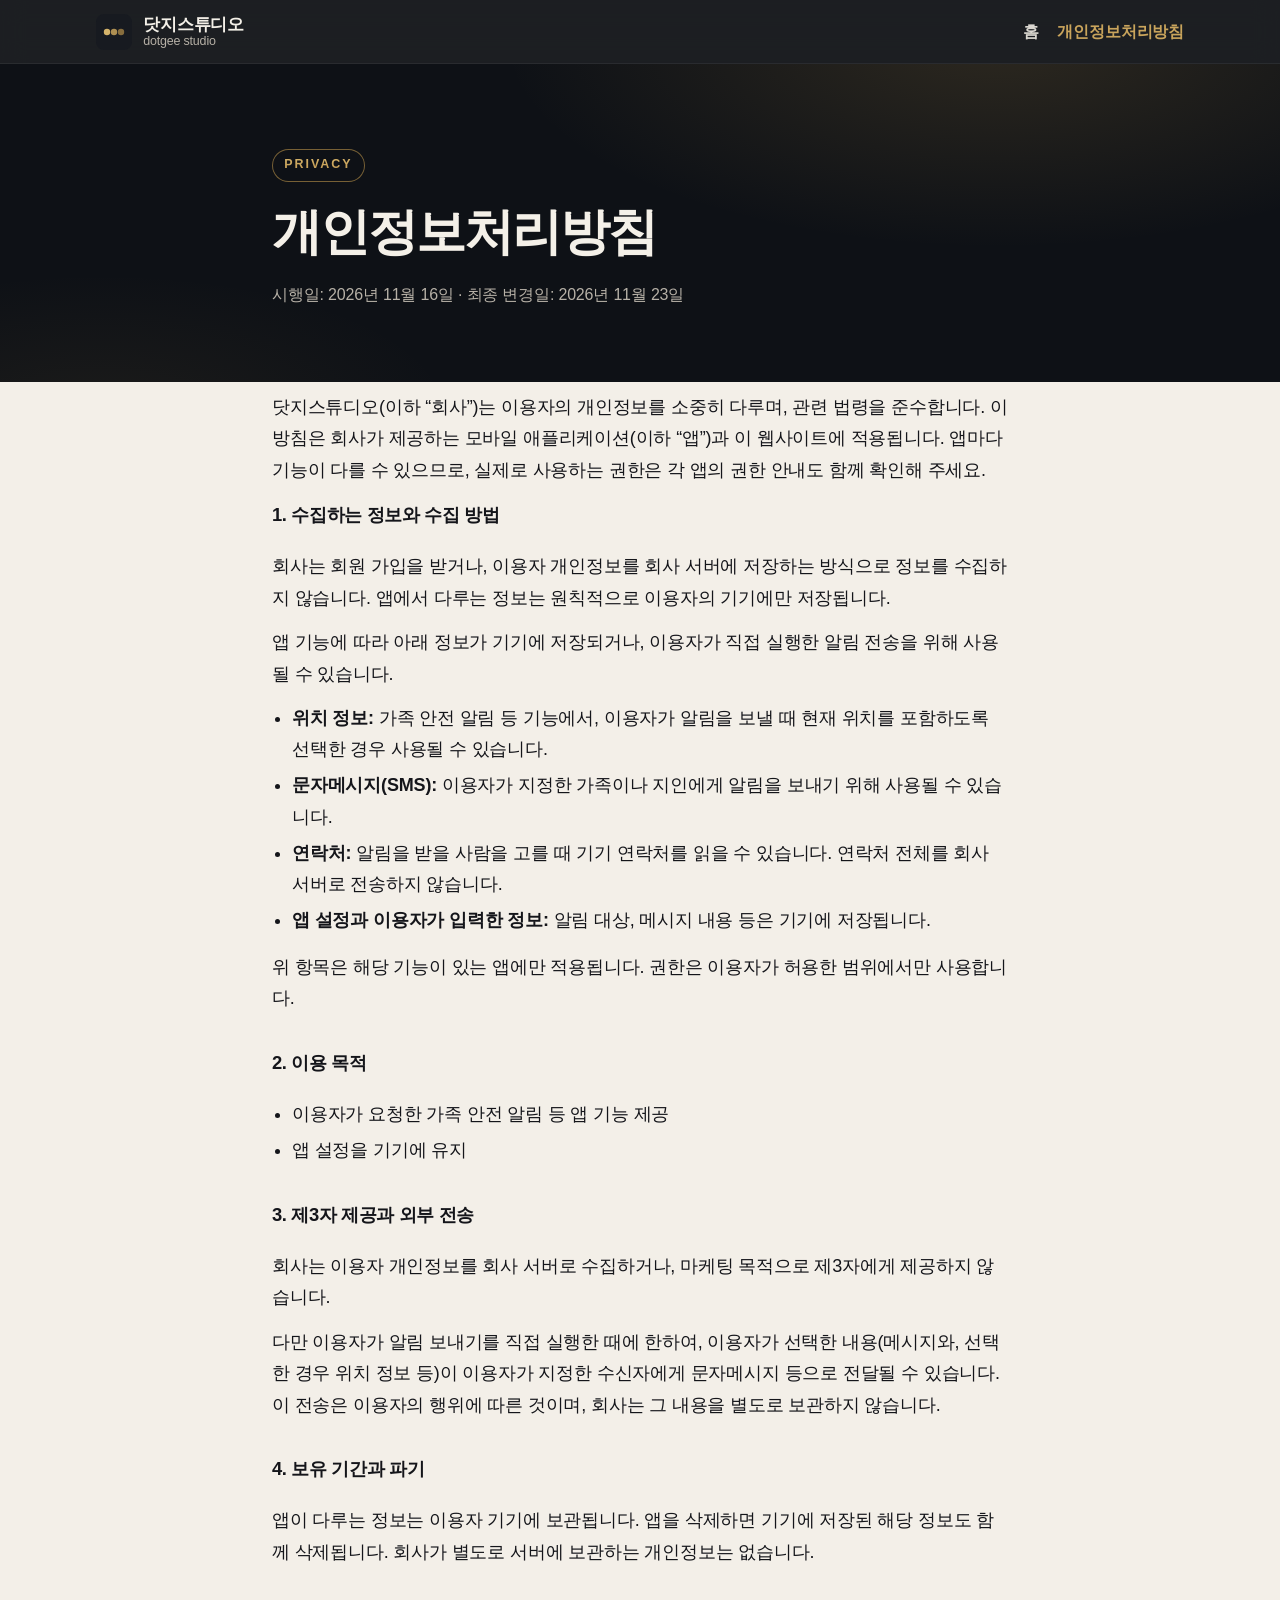
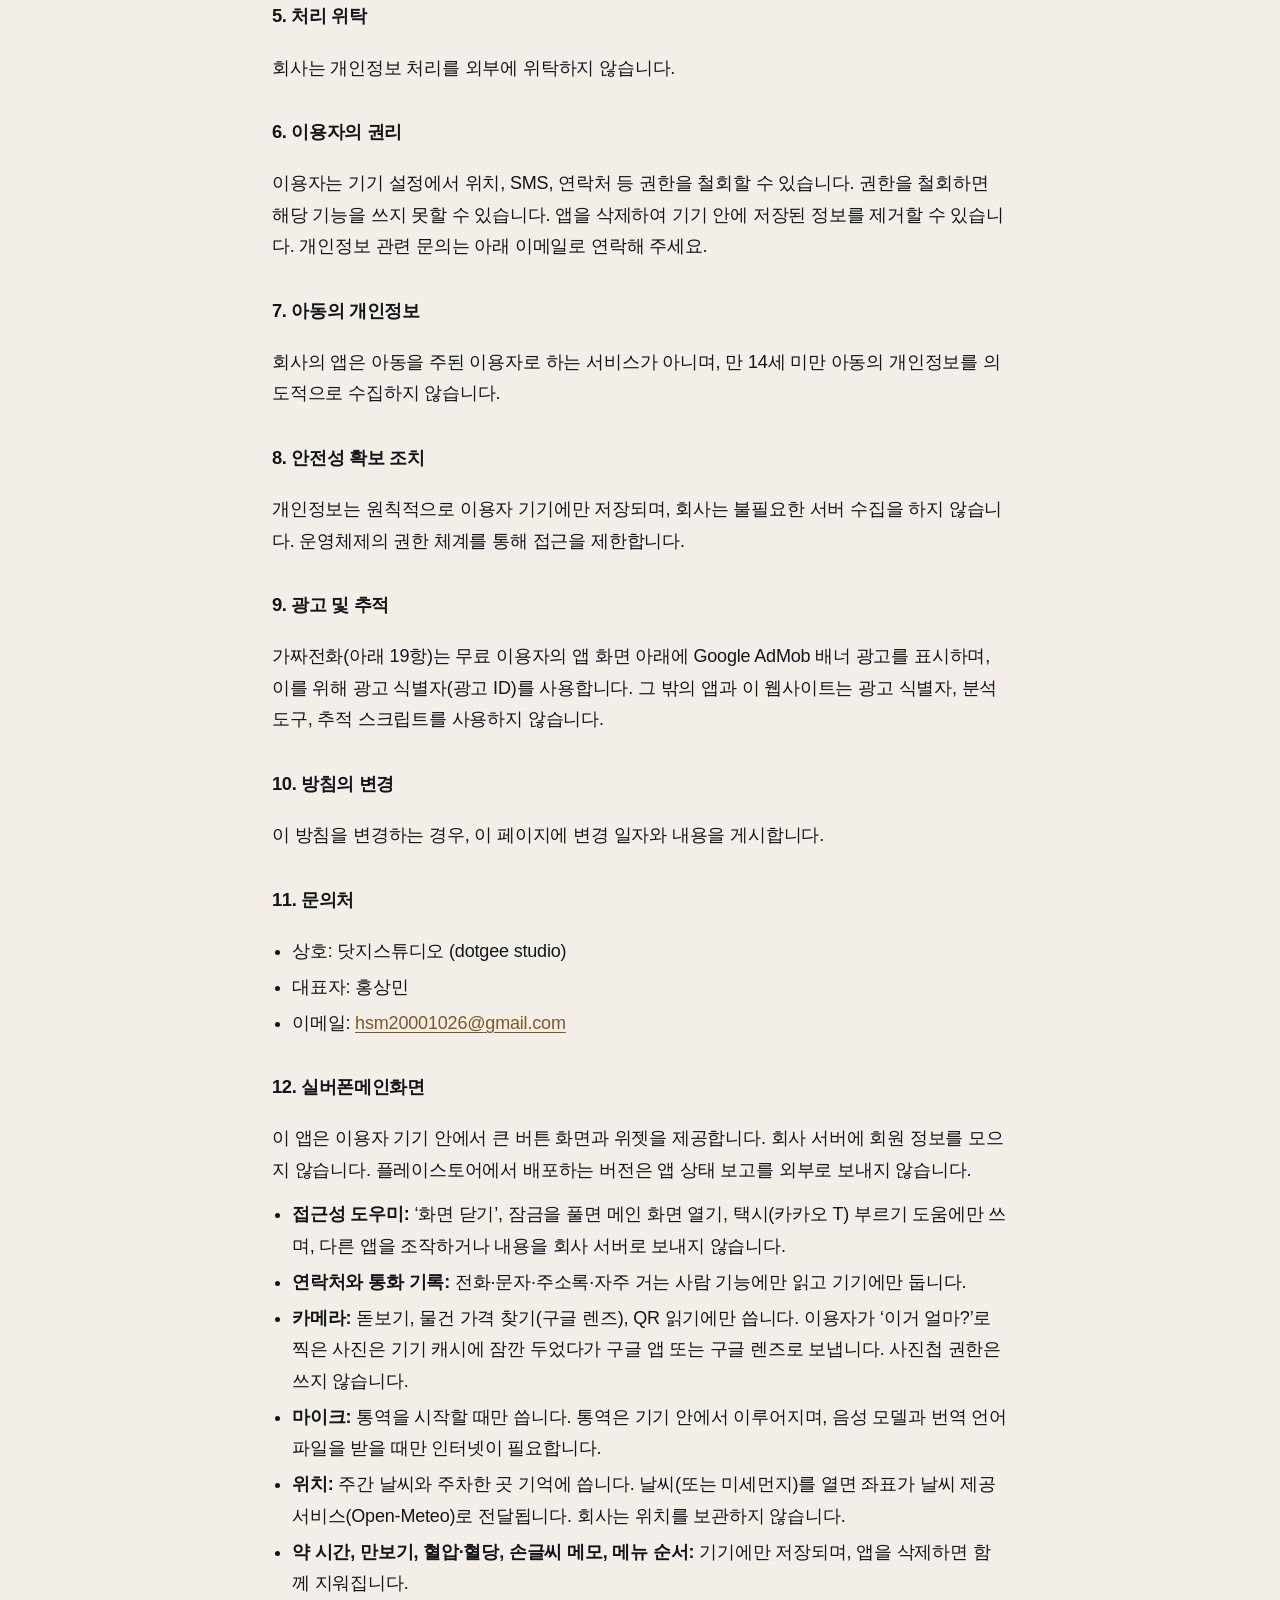
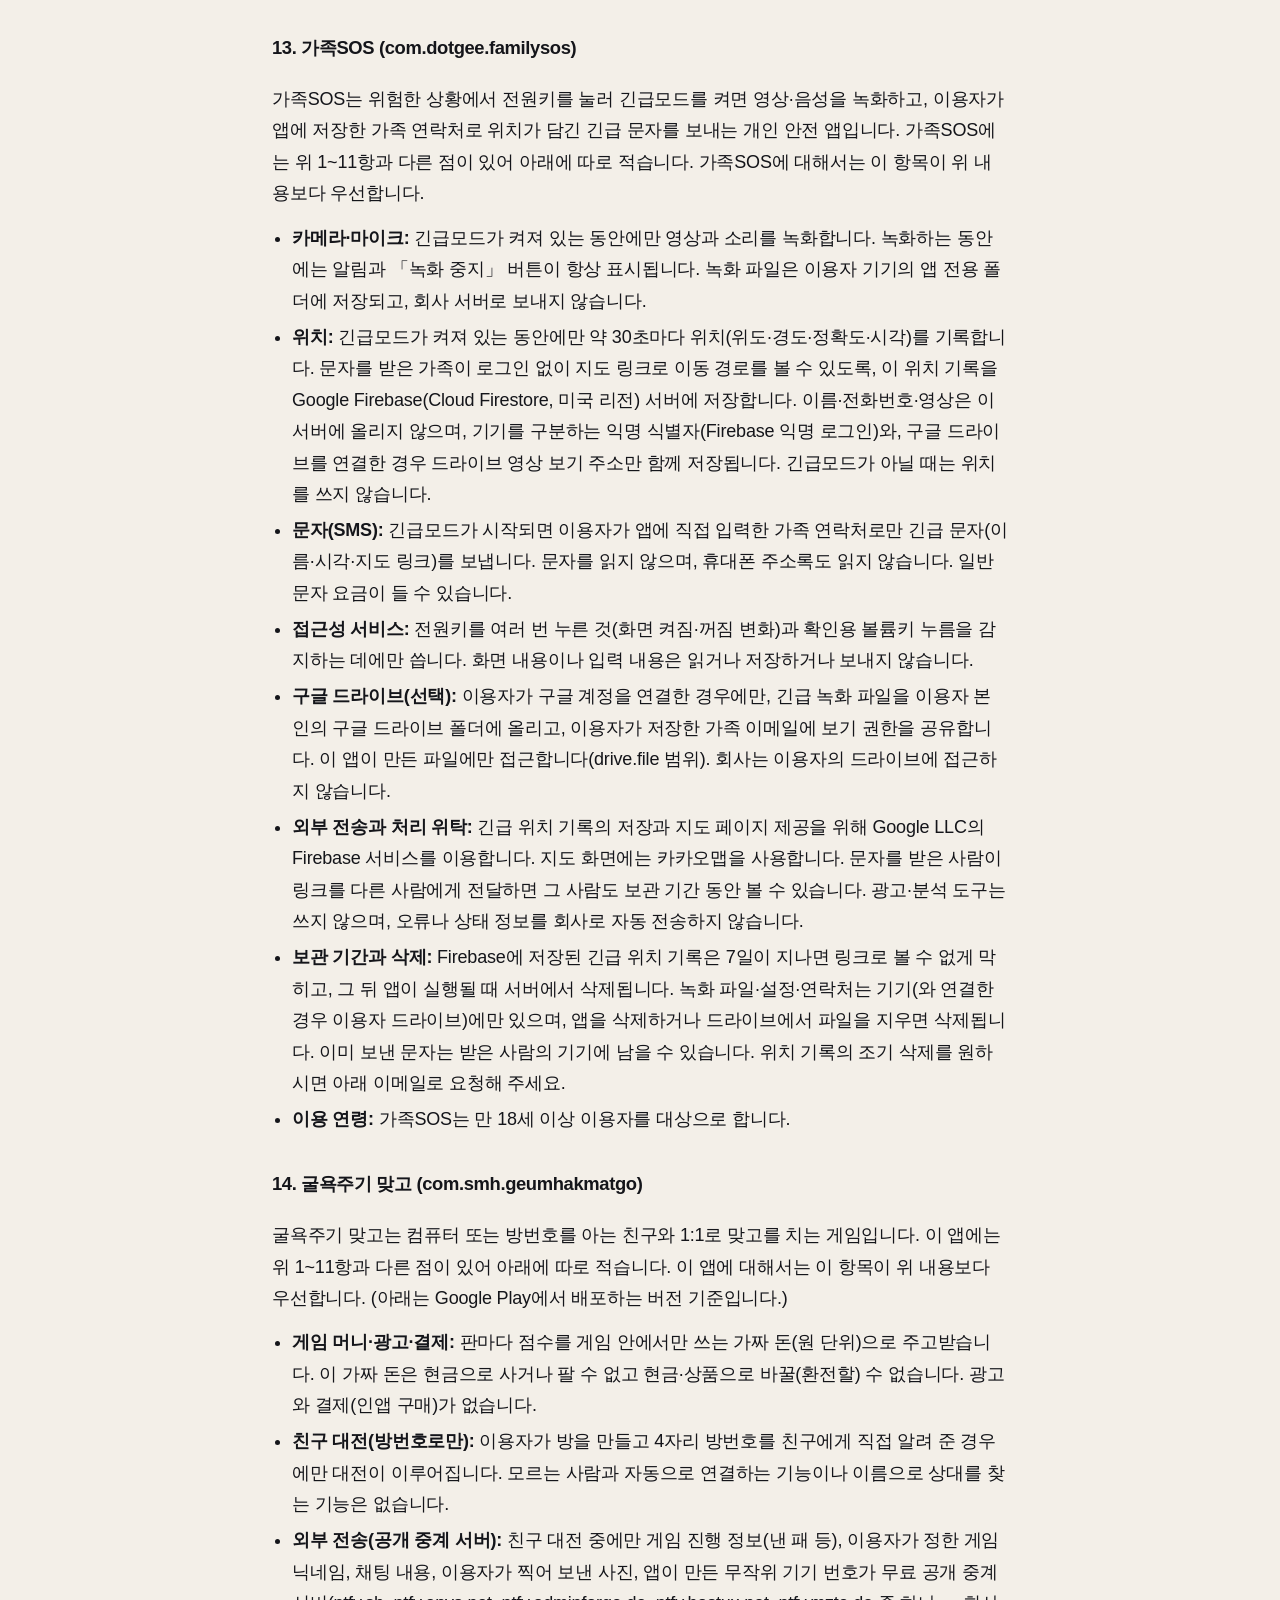
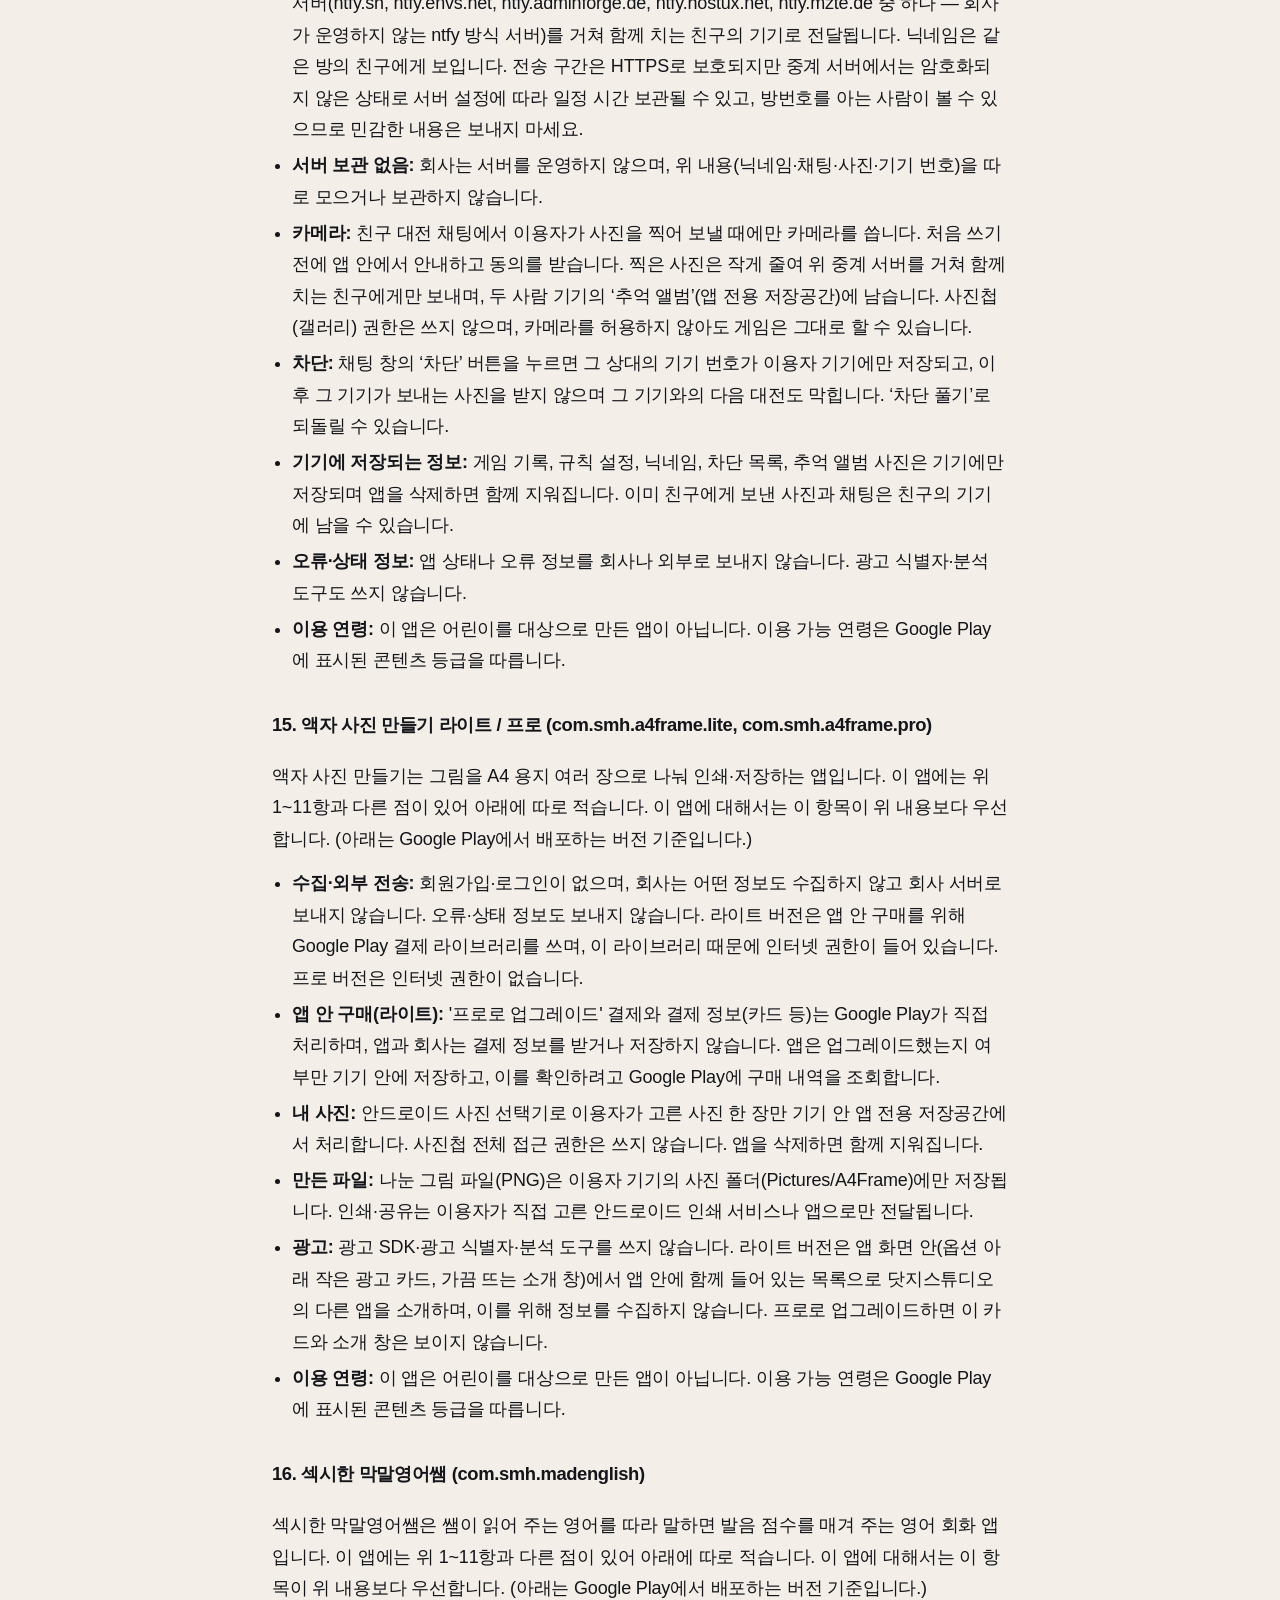
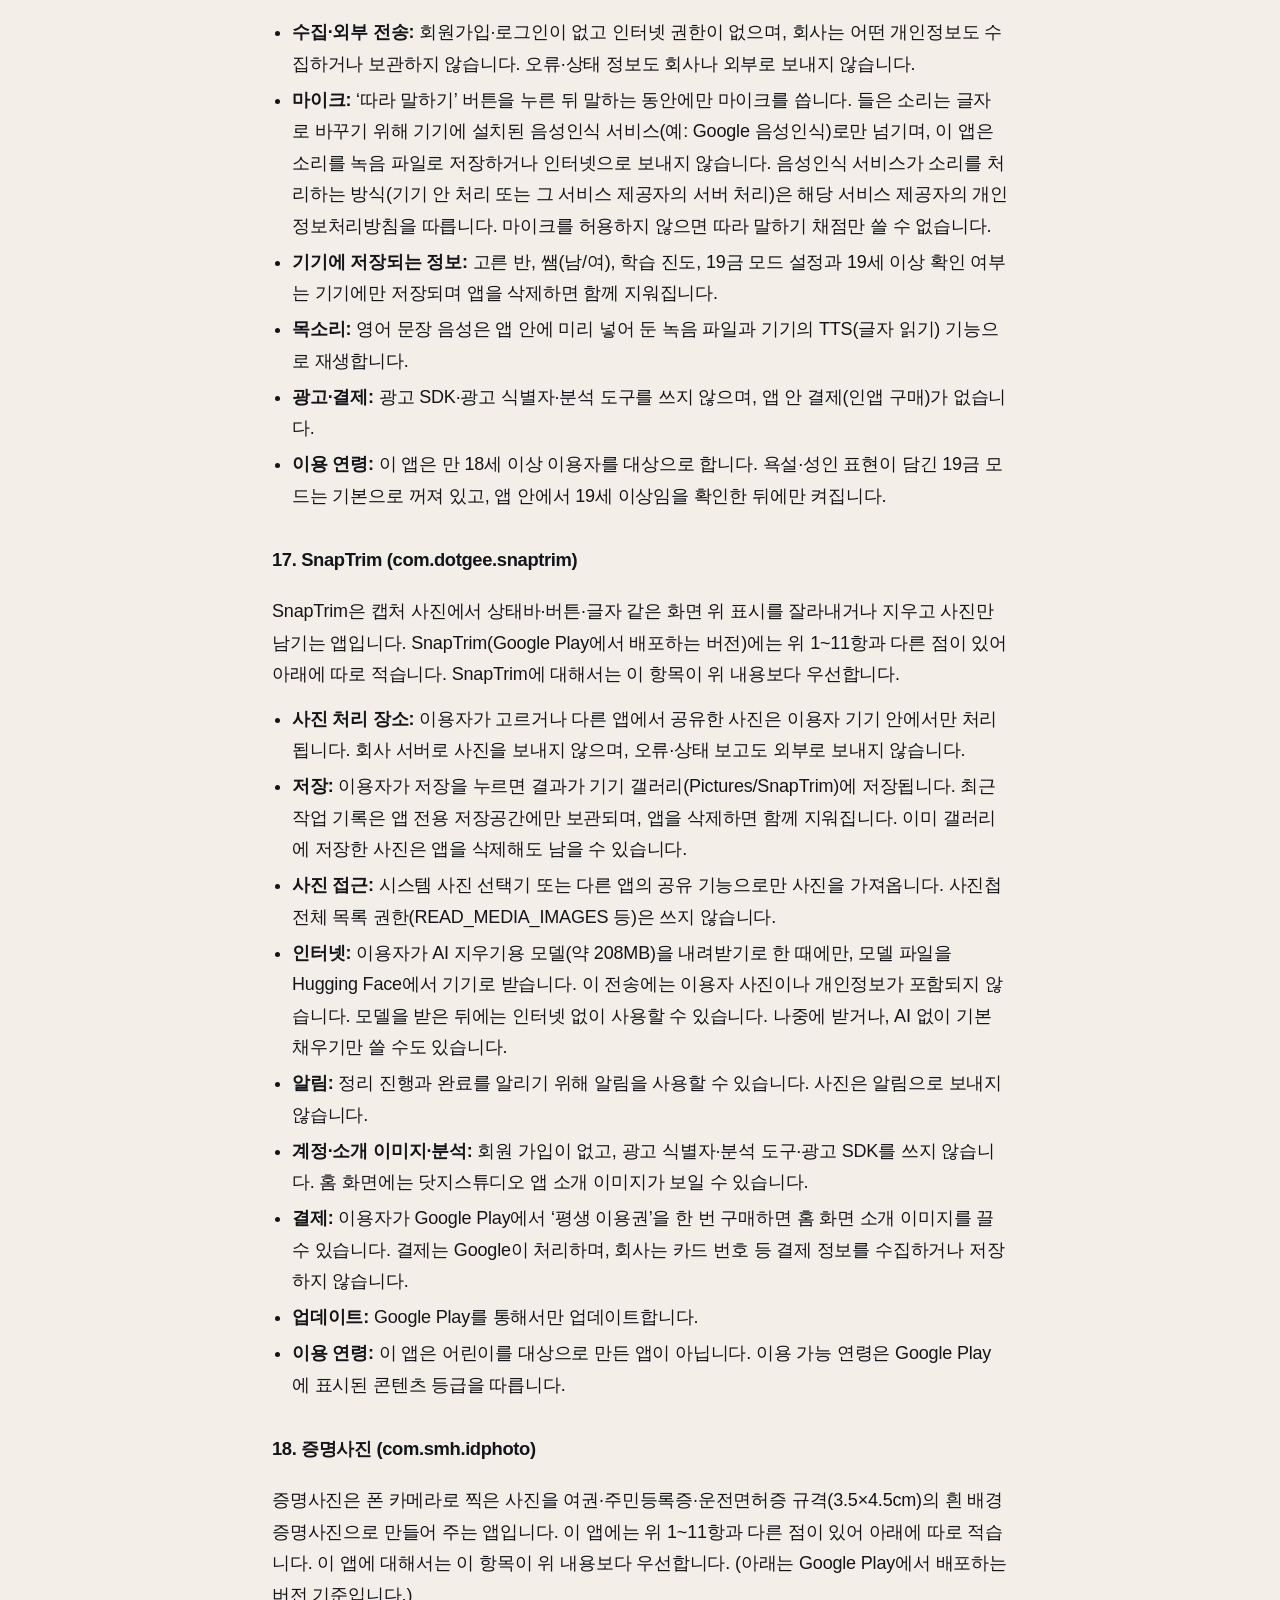
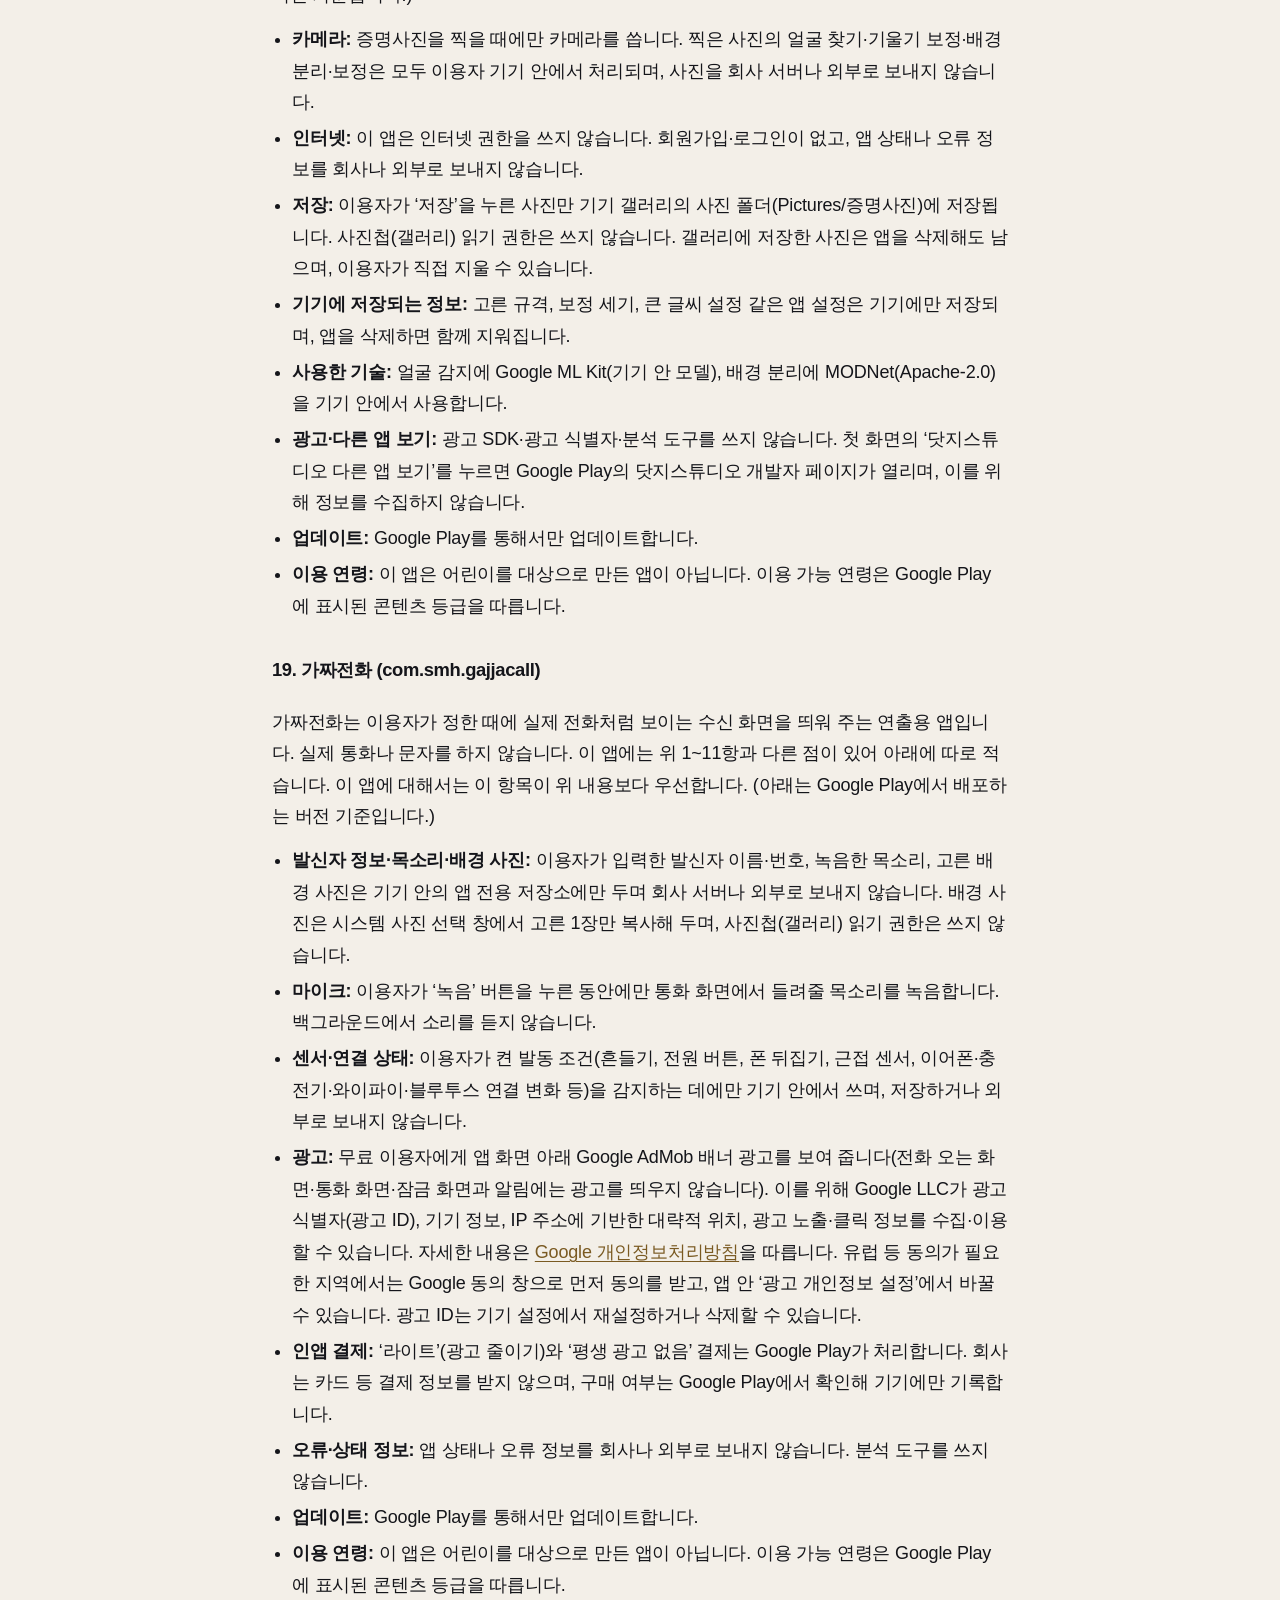
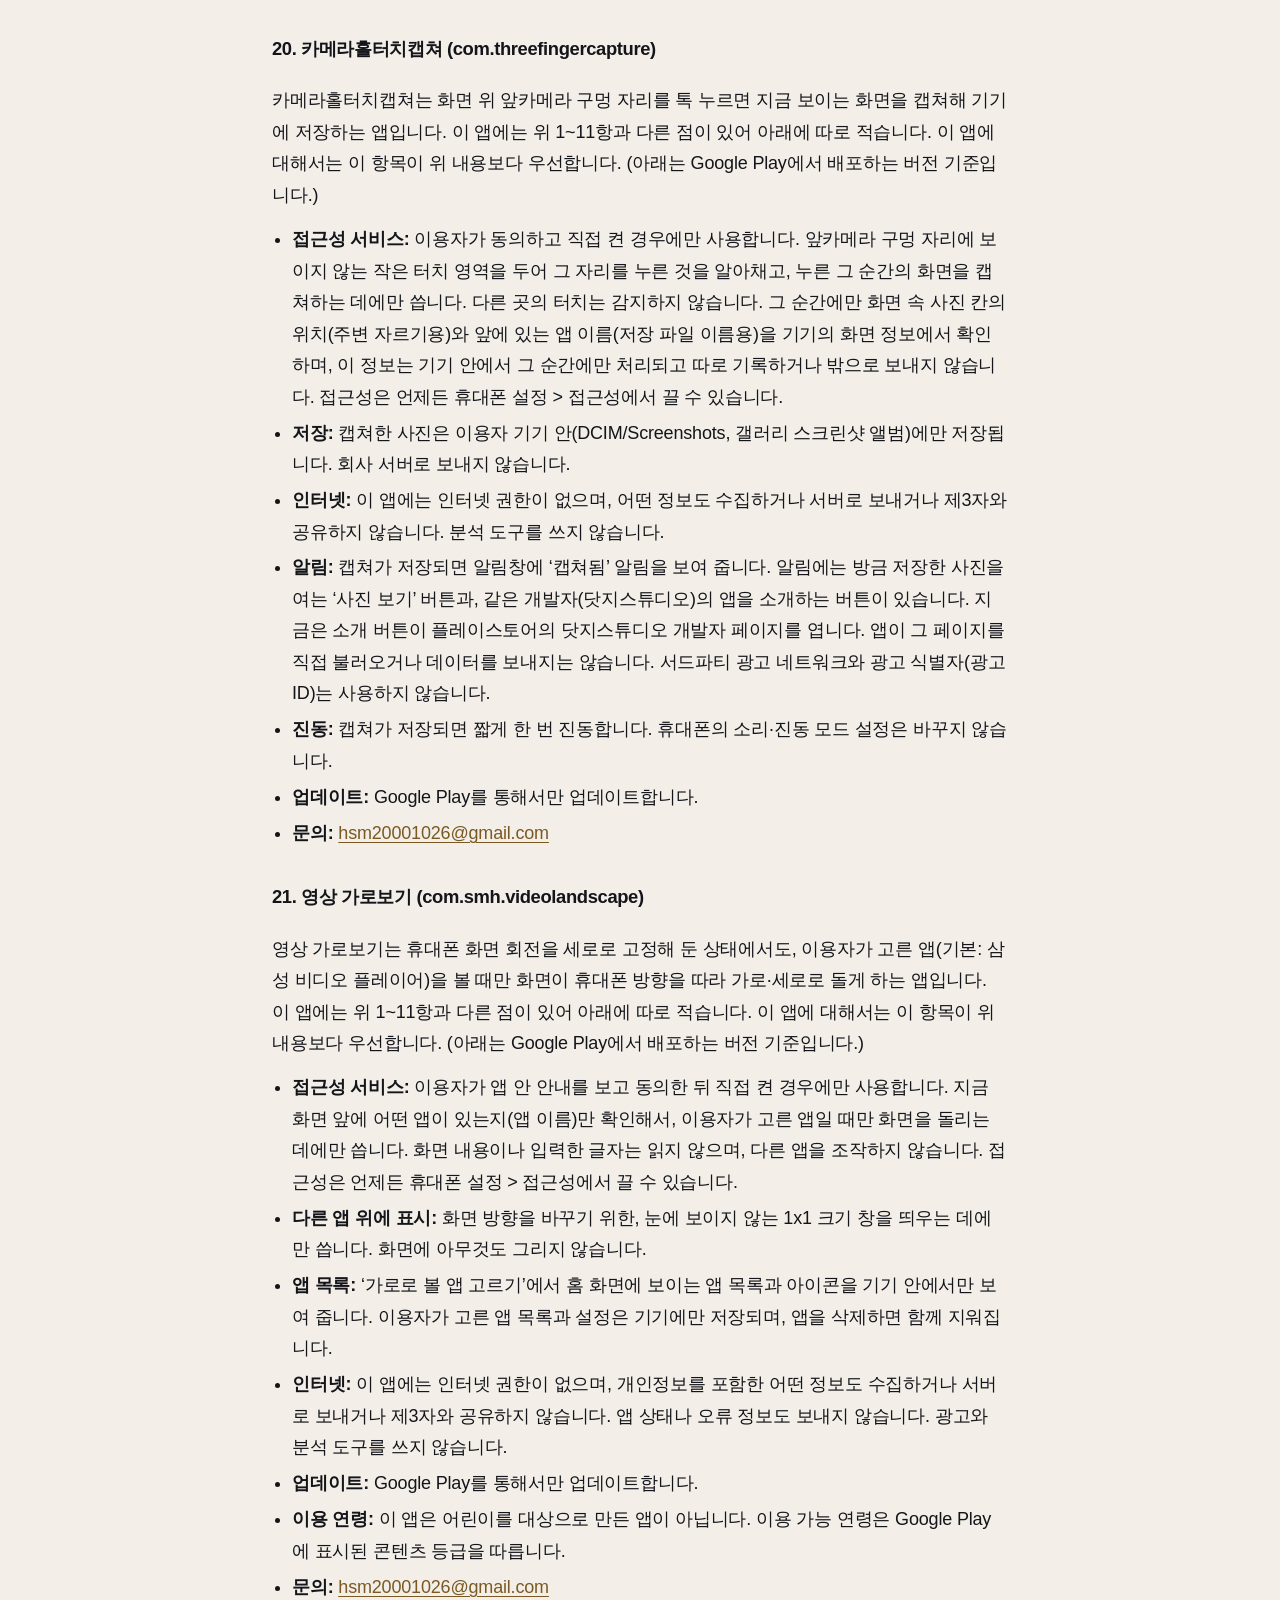
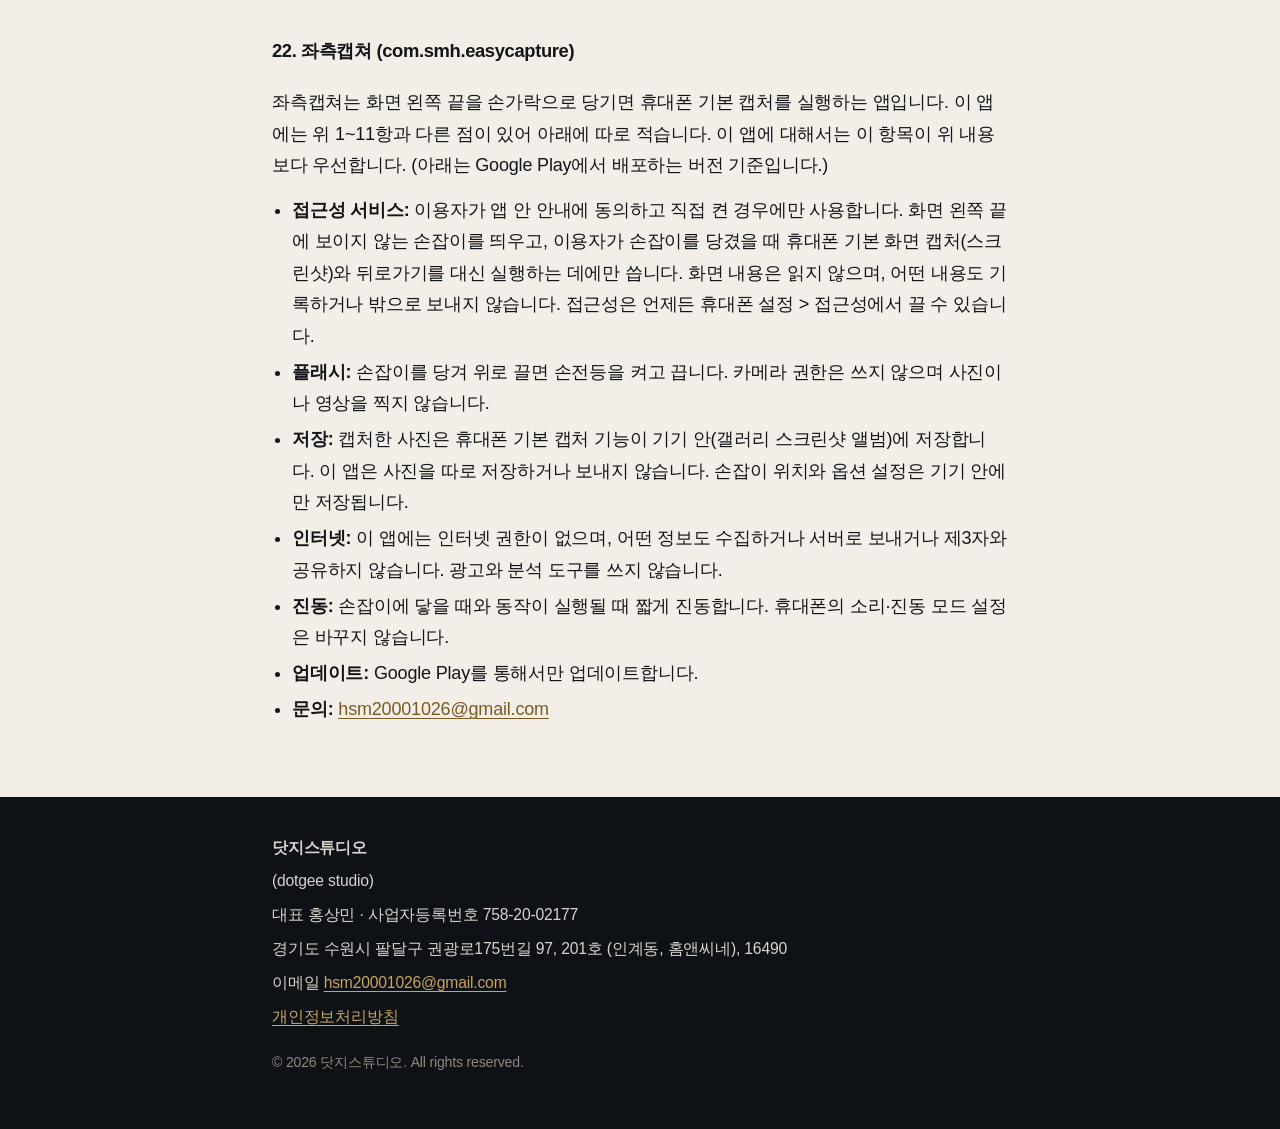
==== privacy.html @ dd798270 "굴욕주기 맞고: 이름 변경, 게임 안 가짜 돈 문구(현금 구매·환전 없음)" ====
<!DOCTYPE html>
<html lang="ko">
<head>
  <meta charset="utf-8">
  <meta name="viewport" content="width=device-width, initial-scale=1">
  <title>개인정보처리방침 | 닷지스튜디오</title>
  <meta name="description" content="닷지스튜디오(dotgee studio) 개인정보처리방침">
  <link rel="icon" href="favicon.svg" type="image/svg+xml">
  <link rel="stylesheet" href="styles.css">
</head>
<body>
  <header class="site-header">
    <div class="wrap header-inner">
      <a class="brand" href="./">
        <svg class="mark" viewBox="0 0 36 36" aria-hidden="true" focusable="false">
          <rect width="36" height="36" rx="8" fill="#171A20"/>
          <circle cx="11" cy="18" r="3.2" fill="#D4B36A"/>
          <circle cx="18" cy="18" r="3.2" fill="#C9A45C" opacity=".85"/>
          <circle cx="25" cy="18" r="3.2" fill="#B8924A" opacity=".7"/>
        </svg>
        <span class="brand-name"><strong>닷지스튜디오</strong><span>dotgee studio</span></span>
      </a>
      <nav aria-label="바로가기">
        <a href="./">홈</a>
        <a href="privacy.html" aria-current="page">개인정보처리방침</a>
      </nav>
    </div>
  </header>

  <main>
    <section class="hero">
      <div class="wrap">
        <p class="kicker">Privacy</p>
        <h1>개인정보처리방침</h1>
        <p class="updated">시행일: 2026년 11월 16일 · 최종 변경일: 2026년 11월 23일</p>
      </div>
    </section>

    <section>
      <div class="wrap policy prose">
        <p>닷지스튜디오(이하 “회사”)는 이용자의 개인정보를 소중히 다루며, 관련 법령을 준수합니다. 이 방침은 회사가 제공하는 모바일 애플리케이션(이하 “앱”)과 이 웹사이트에 적용됩니다. 앱마다 기능이 다를 수 있으므로, 실제로 사용하는 권한은 각 앱의 권한 안내도 함께 확인해 주세요.</p>

        <h2>1. 수집하는 정보와 수집 방법</h2>
        <p>회사는 회원 가입을 받거나, 이용자 개인정보를 회사 서버에 저장하는 방식으로 정보를 수집하지 않습니다. 앱에서 다루는 정보는 원칙적으로 이용자의 기기에만 저장됩니다.</p>
        <p>앱 기능에 따라 아래 정보가 기기에 저장되거나, 이용자가 직접 실행한 알림 전송을 위해 사용될 수 있습니다.</p>
        <ul>
          <li><strong>위치 정보:</strong> 가족 안전 알림 등 기능에서, 이용자가 알림을 보낼 때 현재 위치를 포함하도록 선택한 경우 사용될 수 있습니다.</li>
          <li><strong>문자메시지(SMS):</strong> 이용자가 지정한 가족이나 지인에게 알림을 보내기 위해 사용될 수 있습니다.</li>
          <li><strong>연락처:</strong> 알림을 받을 사람을 고를 때 기기 연락처를 읽을 수 있습니다. 연락처 전체를 회사 서버로 전송하지 않습니다.</li>
          <li><strong>앱 설정과 이용자가 입력한 정보:</strong> 알림 대상, 메시지 내용 등은 기기에 저장됩니다.</li>
        </ul>
        <p>위 항목은 해당 기능이 있는 앱에만 적용됩니다. 권한은 이용자가 허용한 범위에서만 사용합니다.</p>

        <h2>2. 이용 목적</h2>
        <ul>
          <li>이용자가 요청한 가족 안전 알림 등 앱 기능 제공</li>
          <li>앱 설정을 기기에 유지</li>
        </ul>

        <h2>3. 제3자 제공과 외부 전송</h2>
        <p>회사는 이용자 개인정보를 회사 서버로 수집하거나, 마케팅 목적으로 제3자에게 제공하지 않습니다.</p>
        <p>다만 이용자가 알림 보내기를 직접 실행한 때에 한하여, 이용자가 선택한 내용(메시지와, 선택한 경우 위치 정보 등)이 이용자가 지정한 수신자에게 문자메시지 등으로 전달될 수 있습니다. 이 전송은 이용자의 행위에 따른 것이며, 회사는 그 내용을 별도로 보관하지 않습니다.</p>

        <h2>4. 보유 기간과 파기</h2>
        <p>앱이 다루는 정보는 이용자 기기에 보관됩니다. 앱을 삭제하면 기기에 저장된 해당 정보도 함께 삭제됩니다. 회사가 별도로 서버에 보관하는 개인정보는 없습니다.</p>

        <h2>5. 처리 위탁</h2>
        <p>회사는 개인정보 처리를 외부에 위탁하지 않습니다.</p>

        <h2>6. 이용자의 권리</h2>
        <p>이용자는 기기 설정에서 위치, SMS, 연락처 등 권한을 철회할 수 있습니다. 권한을 철회하면 해당 기능을 쓰지 못할 수 있습니다. 앱을 삭제하여 기기 안에 저장된 정보를 제거할 수 있습니다. 개인정보 관련 문의는 아래 이메일로 연락해 주세요.</p>

        <h2>7. 아동의 개인정보</h2>
        <p>회사의 앱은 아동을 주된 이용자로 하는 서비스가 아니며, 만 14세 미만 아동의 개인정보를 의도적으로 수집하지 않습니다.</p>

        <h2>8. 안전성 확보 조치</h2>
        <p>개인정보는 원칙적으로 이용자 기기에만 저장되며, 회사는 불필요한 서버 수집을 하지 않습니다. 운영체제의 권한 체계를 통해 접근을 제한합니다.</p>

        <h2>9. 광고 및 추적</h2>
        <p>가짜전화(아래 19항)는 무료 이용자의 앱 화면 아래에 Google AdMob 배너 광고를 표시하며, 이를 위해 광고 식별자(광고 ID)를 사용합니다. 그 밖의 앱과 이 웹사이트는 광고 식별자, 분석 도구, 추적 스크립트를 사용하지 않습니다.</p>

        <h2>10. 방침의 변경</h2>
        <p>이 방침을 변경하는 경우, 이 페이지에 변경 일자와 내용을 게시합니다.</p>

        <h2>11. 문의처</h2>
        <ul>
          <li>상호: 닷지스튜디오 (dotgee studio)</li>
          <li>대표자: 홍상민</li>
          <li>이메일: <a href="mailto:hsm20001026@gmail.com">hsm20001026@gmail.com</a></li>
        </ul>

        <h2>12. 실버폰메인화면</h2>
        <p>이 앱은 이용자 기기 안에서 큰 버튼 화면과 위젯을 제공합니다. 회사 서버에 회원 정보를 모으지 않습니다. 플레이스토어에서 배포하는 버전은 앱 상태 보고를 외부로 보내지 않습니다.</p>
        <ul>
          <li><strong>접근성 도우미:</strong> ‘화면 닫기’, 잠금을 풀면 메인 화면 열기, 택시(카카오 T) 부르기 도움에만 쓰며, 다른 앱을 조작하거나 내용을 회사 서버로 보내지 않습니다.</li>
          <li><strong>연락처와 통화 기록:</strong> 전화·문자·주소록·자주 거는 사람 기능에만 읽고 기기에만 둡니다.</li>
          <li><strong>카메라:</strong> 돋보기, 물건 가격 찾기(구글 렌즈), QR 읽기에만 씁니다. 이용자가 ‘이거 얼마?’로 찍은 사진은 기기 캐시에 잠깐 두었다가 구글 앱 또는 구글 렌즈로 보냅니다. 사진첩 권한은 쓰지 않습니다.</li>
          <li><strong>마이크:</strong> 통역을 시작할 때만 씁니다. 통역은 기기 안에서 이루어지며, 음성 모델과 번역 언어 파일을 받을 때만 인터넷이 필요합니다.</li>
          <li><strong>위치:</strong> 주간 날씨와 주차한 곳 기억에 씁니다. 날씨(또는 미세먼지)를 열면 좌표가 날씨 제공 서비스(Open-Meteo)로 전달됩니다. 회사는 위치를 보관하지 않습니다.</li>
          <li><strong>약 시간, 만보기, 혈압·혈당, 손글씨 메모, 메뉴 순서:</strong> 기기에만 저장되며, 앱을 삭제하면 함께 지워집니다.</li>
        </ul>

        <h2 id="familysos">13. 가족SOS (com.dotgee.familysos)</h2>
        <p>가족SOS는 위험한 상황에서 전원키를 눌러 긴급모드를 켜면 영상·음성을 녹화하고, 이용자가 앱에 저장한 가족 연락처로 위치가 담긴 긴급 문자를 보내는 개인 안전 앱입니다. 가족SOS에는 위 1~11항과 다른 점이 있어 아래에 따로 적습니다. 가족SOS에 대해서는 이 항목이 위 내용보다 우선합니다.</p>
        <ul>
          <li><strong>카메라·마이크:</strong> 긴급모드가 켜져 있는 동안에만 영상과 소리를 녹화합니다. 녹화하는 동안에는 알림과 「녹화 중지」 버튼이 항상 표시됩니다. 녹화 파일은 이용자 기기의 앱 전용 폴더에 저장되고, 회사 서버로 보내지 않습니다.</li>
          <li><strong>위치:</strong> 긴급모드가 켜져 있는 동안에만 약 30초마다 위치(위도·경도·정확도·시각)를 기록합니다. 문자를 받은 가족이 로그인 없이 지도 링크로 이동 경로를 볼 수 있도록, 이 위치 기록을 Google Firebase(Cloud Firestore, 미국 리전) 서버에 저장합니다. 이름·전화번호·영상은 이 서버에 올리지 않으며, 기기를 구분하는 익명 식별자(Firebase 익명 로그인)와, 구글 드라이브를 연결한 경우 드라이브 영상 보기 주소만 함께 저장됩니다. 긴급모드가 아닐 때는 위치를 쓰지 않습니다.</li>
          <li><strong>문자(SMS):</strong> 긴급모드가 시작되면 이용자가 앱에 직접 입력한 가족 연락처로만 긴급 문자(이름·시각·지도 링크)를 보냅니다. 문자를 읽지 않으며, 휴대폰 주소록도 읽지 않습니다. 일반 문자 요금이 들 수 있습니다.</li>
          <li><strong>접근성 서비스:</strong> 전원키를 여러 번 누른 것(화면 켜짐·꺼짐 변화)과 확인용 볼륨키 누름을 감지하는 데에만 씁니다. 화면 내용이나 입력 내용은 읽거나 저장하거나 보내지 않습니다.</li>
          <li><strong>구글 드라이브(선택):</strong> 이용자가 구글 계정을 연결한 경우에만, 긴급 녹화 파일을 이용자 본인의 구글 드라이브 폴더에 올리고, 이용자가 저장한 가족 이메일에 보기 권한을 공유합니다. 이 앱이 만든 파일에만 접근합니다(drive.file 범위). 회사는 이용자의 드라이브에 접근하지 않습니다.</li>
          <li><strong>외부 전송과 처리 위탁:</strong> 긴급 위치 기록의 저장과 지도 페이지 제공을 위해 Google LLC의 Firebase 서비스를 이용합니다. 지도 화면에는 카카오맵을 사용합니다. 문자를 받은 사람이 링크를 다른 사람에게 전달하면 그 사람도 보관 기간 동안 볼 수 있습니다. 광고·분석 도구는 쓰지 않으며, 오류나 상태 정보를 회사로 자동 전송하지 않습니다.</li>
          <li><strong>보관 기간과 삭제:</strong> Firebase에 저장된 긴급 위치 기록은 7일이 지나면 링크로 볼 수 없게 막히고, 그 뒤 앱이 실행될 때 서버에서 삭제됩니다. 녹화 파일·설정·연락처는 기기(와 연결한 경우 이용자 드라이브)에만 있으며, 앱을 삭제하거나 드라이브에서 파일을 지우면 삭제됩니다. 이미 보낸 문자는 받은 사람의 기기에 남을 수 있습니다. 위치 기록의 조기 삭제를 원하시면 아래 이메일로 요청해 주세요.</li>
          <li><strong>이용 연령:</strong> 가족SOS는 만 18세 이상 이용자를 대상으로 합니다.</li>
        </ul>
        <h2 id="matgo">14. 굴욕주기 맞고 (com.smh.geumhakmatgo)</h2>
        <p>굴욕주기 맞고는 컴퓨터 또는 방번호를 아는 친구와 1:1로 맞고를 치는 게임입니다. 이 앱에는 위 1~11항과 다른 점이 있어 아래에 따로 적습니다. 이 앱에 대해서는 이 항목이 위 내용보다 우선합니다. (아래는 Google Play에서 배포하는 버전 기준입니다.)</p>
        <ul>
          <li><strong>게임 머니·광고·결제:</strong> 판마다 점수를 게임 안에서만 쓰는 가짜 돈(원 단위)으로 주고받습니다. 이 가짜 돈은 현금으로 사거나 팔 수 없고 현금·상품으로 바꿀(환전할) 수 없습니다. 광고와 결제(인앱 구매)가 없습니다.</li>
          <li><strong>친구 대전(방번호로만):</strong> 이용자가 방을 만들고 4자리 방번호를 친구에게 직접 알려 준 경우에만 대전이 이루어집니다. 모르는 사람과 자동으로 연결하는 기능이나 이름으로 상대를 찾는 기능은 없습니다.</li>
          <li><strong>외부 전송(공개 중계 서버):</strong> 친구 대전 중에만 게임 진행 정보(낸 패 등), 이용자가 정한 게임 닉네임, 채팅 내용, 이용자가 찍어 보낸 사진, 앱이 만든 무작위 기기 번호가 무료 공개 중계 서버(ntfy.sh, ntfy.envs.net, ntfy.adminforge.de, ntfy.hostux.net, ntfy.mzte.de 중 하나 — 회사가 운영하지 않는 ntfy 방식 서버)를 거쳐 함께 치는 친구의 기기로 전달됩니다. 닉네임은 같은 방의 친구에게 보입니다. 전송 구간은 HTTPS로 보호되지만 중계 서버에서는 암호화되지 않은 상태로 서버 설정에 따라 일정 시간 보관될 수 있고, 방번호를 아는 사람이 볼 수 있으므로 민감한 내용은 보내지 마세요.</li>
          <li><strong>서버 보관 없음:</strong> 회사는 서버를 운영하지 않으며, 위 내용(닉네임·채팅·사진·기기 번호)을 따로 모으거나 보관하지 않습니다.</li>
          <li><strong>카메라:</strong> 친구 대전 채팅에서 이용자가 사진을 찍어 보낼 때에만 카메라를 씁니다. 처음 쓰기 전에 앱 안에서 안내하고 동의를 받습니다. 찍은 사진은 작게 줄여 위 중계 서버를 거쳐 함께 치는 친구에게만 보내며, 두 사람 기기의 ‘추억 앨범’(앱 전용 저장공간)에 남습니다. 사진첩(갤러리) 권한은 쓰지 않으며, 카메라를 허용하지 않아도 게임은 그대로 할 수 있습니다.</li>
          <li><strong>차단:</strong> 채팅 창의 ‘차단’ 버튼을 누르면 그 상대의 기기 번호가 이용자 기기에만 저장되고, 이후 그 기기가 보내는 사진을 받지 않으며 그 기기와의 다음 대전도 막힙니다. ‘차단 풀기’로 되돌릴 수 있습니다.</li>
          <li><strong>기기에 저장되는 정보:</strong> 게임 기록, 규칙 설정, 닉네임, 차단 목록, 추억 앨범 사진은 기기에만 저장되며 앱을 삭제하면 함께 지워집니다. 이미 친구에게 보낸 사진과 채팅은 친구의 기기에 남을 수 있습니다.</li>
          <li><strong>오류·상태 정보:</strong> 앱 상태나 오류 정보를 회사나 외부로 보내지 않습니다. 광고 식별자·분석 도구도 쓰지 않습니다.</li>
          <li><strong>이용 연령:</strong> 이 앱은 어린이를 대상으로 만든 앱이 아닙니다. 이용 가능 연령은 Google Play에 표시된 콘텐츠 등급을 따릅니다.</li>
        </ul>

        <h2 id="a4frame">15. 액자 사진 만들기 라이트 / 프로 (com.smh.a4frame.lite, com.smh.a4frame.pro)</h2>
        <p>액자 사진 만들기는 그림을 A4 용지 여러 장으로 나눠 인쇄·저장하는 앱입니다. 이 앱에는 위 1~11항과 다른 점이 있어 아래에 따로 적습니다. 이 앱에 대해서는 이 항목이 위 내용보다 우선합니다. (아래는 Google Play에서 배포하는 버전 기준입니다.)</p>
        <ul>
          <li><strong>수집·외부 전송:</strong> 회원가입·로그인이 없으며, 회사는 어떤 정보도 수집하지 않고 회사 서버로 보내지 않습니다. 오류·상태 정보도 보내지 않습니다. 라이트 버전은 앱 안 구매를 위해 Google Play 결제 라이브러리를 쓰며, 이 라이브러리 때문에 인터넷 권한이 들어 있습니다. 프로 버전은 인터넷 권한이 없습니다.</li>
          <li><strong>앱 안 구매(라이트):</strong> '프로로 업그레이드' 결제와 결제 정보(카드 등)는 Google Play가 직접 처리하며, 앱과 회사는 결제 정보를 받거나 저장하지 않습니다. 앱은 업그레이드했는지 여부만 기기 안에 저장하고, 이를 확인하려고 Google Play에 구매 내역을 조회합니다.</li>
          <li><strong>내 사진:</strong> 안드로이드 사진 선택기로 이용자가 고른 사진 한 장만 기기 안 앱 전용 저장공간에서 처리합니다. 사진첩 전체 접근 권한은 쓰지 않습니다. 앱을 삭제하면 함께 지워집니다.</li>
          <li><strong>만든 파일:</strong> 나눈 그림 파일(PNG)은 이용자 기기의 사진 폴더(Pictures/A4Frame)에만 저장됩니다. 인쇄·공유는 이용자가 직접 고른 안드로이드 인쇄 서비스나 앱으로만 전달됩니다.</li>
          <li><strong>광고:</strong> 광고 SDK·광고 식별자·분석 도구를 쓰지 않습니다. 라이트 버전은 앱 화면 안(옵션 아래 작은 광고 카드, 가끔 뜨는 소개 창)에서 앱 안에 함께 들어 있는 목록으로 닷지스튜디오의 다른 앱을 소개하며, 이를 위해 정보를 수집하지 않습니다. 프로로 업그레이드하면 이 카드와 소개 창은 보이지 않습니다.</li>
          <li><strong>이용 연령:</strong> 이 앱은 어린이를 대상으로 만든 앱이 아닙니다. 이용 가능 연령은 Google Play에 표시된 콘텐츠 등급을 따릅니다.</li>
        </ul>

        <h2 id="madenglish">16. 섹시한 막말영어쌤 (com.smh.madenglish)</h2>
        <p>섹시한 막말영어쌤은 쌤이 읽어 주는 영어를 따라 말하면 발음 점수를 매겨 주는 영어 회화 앱입니다. 이 앱에는 위 1~11항과 다른 점이 있어 아래에 따로 적습니다. 이 앱에 대해서는 이 항목이 위 내용보다 우선합니다. (아래는 Google Play에서 배포하는 버전 기준입니다.)</p>
        <ul>
          <li><strong>수집·외부 전송:</strong> 회원가입·로그인이 없고 인터넷 권한이 없으며, 회사는 어떤 개인정보도 수집하거나 보관하지 않습니다. 오류·상태 정보도 회사나 외부로 보내지 않습니다.</li>
          <li><strong>마이크:</strong> ‘따라 말하기’ 버튼을 누른 뒤 말하는 동안에만 마이크를 씁니다. 들은 소리는 글자로 바꾸기 위해 기기에 설치된 음성인식 서비스(예: Google 음성인식)로만 넘기며, 이 앱은 소리를 녹음 파일로 저장하거나 인터넷으로 보내지 않습니다. 음성인식 서비스가 소리를 처리하는 방식(기기 안 처리 또는 그 서비스 제공자의 서버 처리)은 해당 서비스 제공자의 개인정보처리방침을 따릅니다. 마이크를 허용하지 않으면 따라 말하기 채점만 쓸 수 없습니다.</li>
          <li><strong>기기에 저장되는 정보:</strong> 고른 반, 쌤(남/여), 학습 진도, 19금 모드 설정과 19세 이상 확인 여부는 기기에만 저장되며 앱을 삭제하면 함께 지워집니다.</li>
          <li><strong>목소리:</strong> 영어 문장 음성은 앱 안에 미리 넣어 둔 녹음 파일과 기기의 TTS(글자 읽기) 기능으로 재생합니다.</li>
          <li><strong>광고·결제:</strong> 광고 SDK·광고 식별자·분석 도구를 쓰지 않으며, 앱 안 결제(인앱 구매)가 없습니다.</li>
          <li><strong>이용 연령:</strong> 이 앱은 만 18세 이상 이용자를 대상으로 합니다. 욕설·성인 표현이 담긴 19금 모드는 기본으로 꺼져 있고, 앱 안에서 19세 이상임을 확인한 뒤에만 켜집니다.</li>
        </ul>

        <h2 id="snaptrim">17. SnapTrim (com.dotgee.snaptrim)</h2>
        <p>SnapTrim은 캡처 사진에서 상태바·버튼·글자 같은 화면 위 표시를 잘라내거나 지우고 사진만 남기는 앱입니다. SnapTrim(Google Play에서 배포하는 버전)에는 위 1~11항과 다른 점이 있어 아래에 따로 적습니다. SnapTrim에 대해서는 이 항목이 위 내용보다 우선합니다.</p>
        <ul>
          <li><strong>사진 처리 장소:</strong> 이용자가 고르거나 다른 앱에서 공유한 사진은 이용자 기기 안에서만 처리됩니다. 회사 서버로 사진을 보내지 않으며, 오류·상태 보고도 외부로 보내지 않습니다.</li>
          <li><strong>저장:</strong> 이용자가 저장을 누르면 결과가 기기 갤러리(Pictures/SnapTrim)에 저장됩니다. 최근 작업 기록은 앱 전용 저장공간에만 보관되며, 앱을 삭제하면 함께 지워집니다. 이미 갤러리에 저장한 사진은 앱을 삭제해도 남을 수 있습니다.</li>
          <li><strong>사진 접근:</strong> 시스템 사진 선택기 또는 다른 앱의 공유 기능으로만 사진을 가져옵니다. 사진첩 전체 목록 권한(READ_MEDIA_IMAGES 등)은 쓰지 않습니다.</li>
          <li><strong>인터넷:</strong> 이용자가 AI 지우기용 모델(약 208MB)을 내려받기로 한 때에만, 모델 파일을 Hugging Face에서 기기로 받습니다. 이 전송에는 이용자 사진이나 개인정보가 포함되지 않습니다. 모델을 받은 뒤에는 인터넷 없이 사용할 수 있습니다. 나중에 받거나, AI 없이 기본 채우기만 쓸 수도 있습니다.</li>
          <li><strong>알림:</strong> 정리 진행과 완료를 알리기 위해 알림을 사용할 수 있습니다. 사진은 알림으로 보내지 않습니다.</li>
          <li><strong>계정·소개 이미지·분석:</strong> 회원 가입이 없고, 광고 식별자·분석 도구·광고 SDK를 쓰지 않습니다. 홈 화면에는 닷지스튜디오 앱 소개 이미지가 보일 수 있습니다.</li>
          <li><strong>결제:</strong> 이용자가 Google Play에서 ‘평생 이용권’을 한 번 구매하면 홈 화면 소개 이미지를 끌 수 있습니다. 결제는 Google이 처리하며, 회사는 카드 번호 등 결제 정보를 수집하거나 저장하지 않습니다.</li>
          <li><strong>업데이트:</strong> Google Play를 통해서만 업데이트합니다.</li>
          <li><strong>이용 연령:</strong> 이 앱은 어린이를 대상으로 만든 앱이 아닙니다. 이용 가능 연령은 Google Play에 표시된 콘텐츠 등급을 따릅니다.</li>
        </ul>

        <h2 id="idphoto">18. 증명사진 (com.smh.idphoto)</h2>
        <p>증명사진은 폰 카메라로 찍은 사진을 여권·주민등록증·운전면허증 규격(3.5×4.5cm)의 흰 배경 증명사진으로 만들어 주는 앱입니다. 이 앱에는 위 1~11항과 다른 점이 있어 아래에 따로 적습니다. 이 앱에 대해서는 이 항목이 위 내용보다 우선합니다. (아래는 Google Play에서 배포하는 버전 기준입니다.)</p>
        <ul>
          <li><strong>카메라:</strong> 증명사진을 찍을 때에만 카메라를 씁니다. 찍은 사진의 얼굴 찾기·기울기 보정·배경 분리·보정은 모두 이용자 기기 안에서 처리되며, 사진을 회사 서버나 외부로 보내지 않습니다.</li>
          <li><strong>인터넷:</strong> 이 앱은 인터넷 권한을 쓰지 않습니다. 회원가입·로그인이 없고, 앱 상태나 오류 정보를 회사나 외부로 보내지 않습니다.</li>
          <li><strong>저장:</strong> 이용자가 ‘저장’을 누른 사진만 기기 갤러리의 사진 폴더(Pictures/증명사진)에 저장됩니다. 사진첩(갤러리) 읽기 권한은 쓰지 않습니다. 갤러리에 저장한 사진은 앱을 삭제해도 남으며, 이용자가 직접 지울 수 있습니다.</li>
          <li><strong>기기에 저장되는 정보:</strong> 고른 규격, 보정 세기, 큰 글씨 설정 같은 앱 설정은 기기에만 저장되며, 앱을 삭제하면 함께 지워집니다.</li>
          <li><strong>사용한 기술:</strong> 얼굴 감지에 Google ML Kit(기기 안 모델), 배경 분리에 MODNet(Apache-2.0)을 기기 안에서 사용합니다.</li>
          <li><strong>광고·다른 앱 보기:</strong> 광고 SDK·광고 식별자·분석 도구를 쓰지 않습니다. 첫 화면의 ‘닷지스튜디오 다른 앱 보기’를 누르면 Google Play의 닷지스튜디오 개발자 페이지가 열리며, 이를 위해 정보를 수집하지 않습니다.</li>
          <li><strong>업데이트:</strong> Google Play를 통해서만 업데이트합니다.</li>
          <li><strong>이용 연령:</strong> 이 앱은 어린이를 대상으로 만든 앱이 아닙니다. 이용 가능 연령은 Google Play에 표시된 콘텐츠 등급을 따릅니다.</li>
        </ul>

        <h2 id="gajjacall">19. 가짜전화 (com.smh.gajjacall)</h2>
        <p>가짜전화는 이용자가 정한 때에 실제 전화처럼 보이는 수신 화면을 띄워 주는 연출용 앱입니다. 실제 통화나 문자를 하지 않습니다. 이 앱에는 위 1~11항과 다른 점이 있어 아래에 따로 적습니다. 이 앱에 대해서는 이 항목이 위 내용보다 우선합니다. (아래는 Google Play에서 배포하는 버전 기준입니다.)</p>
        <ul>
          <li><strong>발신자 정보·목소리·배경 사진:</strong> 이용자가 입력한 발신자 이름·번호, 녹음한 목소리, 고른 배경 사진은 기기 안의 앱 전용 저장소에만 두며 회사 서버나 외부로 보내지 않습니다. 배경 사진은 시스템 사진 선택 창에서 고른 1장만 복사해 두며, 사진첩(갤러리) 읽기 권한은 쓰지 않습니다.</li>
          <li><strong>마이크:</strong> 이용자가 ‘녹음’ 버튼을 누른 동안에만 통화 화면에서 들려줄 목소리를 녹음합니다. 백그라운드에서 소리를 듣지 않습니다.</li>
          <li><strong>센서·연결 상태:</strong> 이용자가 켠 발동 조건(흔들기, 전원 버튼, 폰 뒤집기, 근접 센서, 이어폰·충전기·와이파이·블루투스 연결 변화 등)을 감지하는 데에만 기기 안에서 쓰며, 저장하거나 외부로 보내지 않습니다.</li>
          <li><strong>광고:</strong> 무료 이용자에게 앱 화면 아래 Google AdMob 배너 광고를 보여 줍니다(전화 오는 화면·통화 화면·잠금 화면과 알림에는 광고를 띄우지 않습니다). 이를 위해 Google LLC가 광고 식별자(광고 ID), 기기 정보, IP 주소에 기반한 대략적 위치, 광고 노출·클릭 정보를 수집·이용할 수 있습니다. 자세한 내용은 <a href="https://policies.google.com/privacy">Google 개인정보처리방침</a>을 따릅니다. 유럽 등 동의가 필요한 지역에서는 Google 동의 창으로 먼저 동의를 받고, 앱 안 ‘광고 개인정보 설정’에서 바꿀 수 있습니다. 광고 ID는 기기 설정에서 재설정하거나 삭제할 수 있습니다.</li>
          <li><strong>인앱 결제:</strong> ‘라이트’(광고 줄이기)와 ‘평생 광고 없음’ 결제는 Google Play가 처리합니다. 회사는 카드 등 결제 정보를 받지 않으며, 구매 여부는 Google Play에서 확인해 기기에만 기록합니다.</li>
          <li><strong>오류·상태 정보:</strong> 앱 상태나 오류 정보를 회사나 외부로 보내지 않습니다. 분석 도구를 쓰지 않습니다.</li>
          <li><strong>업데이트:</strong> Google Play를 통해서만 업데이트합니다.</li>
          <li><strong>이용 연령:</strong> 이 앱은 어린이를 대상으로 만든 앱이 아닙니다. 이용 가능 연령은 Google Play에 표시된 콘텐츠 등급을 따릅니다.</li>
        </ul>
        <h2 id="camerahole-touch-capture">20. 카메라홀터치캡쳐 (com.threefingercapture)</h2>
        <p>카메라홀터치캡쳐는 화면 위 앞카메라 구멍 자리를 톡 누르면 지금 보이는 화면을 캡쳐해 기기에 저장하는 앱입니다. 이 앱에는 위 1~11항과 다른 점이 있어 아래에 따로 적습니다. 이 앱에 대해서는 이 항목이 위 내용보다 우선합니다. (아래는 Google Play에서 배포하는 버전 기준입니다.)</p>
        <ul>
          <li><strong>접근성 서비스:</strong> 이용자가 동의하고 직접 켠 경우에만 사용합니다. 앞카메라 구멍 자리에 보이지 않는 작은 터치 영역을 두어 그 자리를 누른 것을 알아채고, 누른 그 순간의 화면을 캡쳐하는 데에만 씁니다. 다른 곳의 터치는 감지하지 않습니다. 그 순간에만 화면 속 사진 칸의 위치(주변 자르기용)와 앞에 있는 앱 이름(저장 파일 이름용)을 기기의 화면 정보에서 확인하며, 이 정보는 기기 안에서 그 순간에만 처리되고 따로 기록하거나 밖으로 보내지 않습니다. 접근성은 언제든 휴대폰 설정 &gt; 접근성에서 끌 수 있습니다.</li>
          <li><strong>저장:</strong> 캡쳐한 사진은 이용자 기기 안(DCIM/Screenshots, 갤러리 스크린샷 앨범)에만 저장됩니다. 회사 서버로 보내지 않습니다.</li>
          <li><strong>인터넷:</strong> 이 앱에는 인터넷 권한이 없으며, 어떤 정보도 수집하거나 서버로 보내거나 제3자와 공유하지 않습니다. 분석 도구를 쓰지 않습니다.</li>
          <li><strong>알림:</strong> 캡쳐가 저장되면 알림창에 ‘캡쳐됨’ 알림을 보여 줍니다. 알림에는 방금 저장한 사진을 여는 ‘사진 보기’ 버튼과, 같은 개발자(닷지스튜디오)의 앱을 소개하는 버튼이 있습니다. 지금은 소개 버튼이 플레이스토어의 닷지스튜디오 개발자 페이지를 엽니다. 앱이 그 페이지를 직접 불러오거나 데이터를 보내지는 않습니다. 서드파티 광고 네트워크와 광고 식별자(광고 ID)는 사용하지 않습니다.</li>
          <li><strong>진동:</strong> 캡쳐가 저장되면 짧게 한 번 진동합니다. 휴대폰의 소리·진동 모드 설정은 바꾸지 않습니다.</li>
          <li><strong>업데이트:</strong> Google Play를 통해서만 업데이트합니다.</li>
          <li><strong>문의:</strong> <a href="mailto:hsm20001026@gmail.com">hsm20001026@gmail.com</a></li>
        </ul>
        <h2 id="videolandscape">21. 영상 가로보기 (com.smh.videolandscape)</h2>
        <p>영상 가로보기는 휴대폰 화면 회전을 세로로 고정해 둔 상태에서도, 이용자가 고른 앱(기본: 삼성 비디오 플레이어)을 볼 때만 화면이 휴대폰 방향을 따라 가로·세로로 돌게 하는 앱입니다. 이 앱에는 위 1~11항과 다른 점이 있어 아래에 따로 적습니다. 이 앱에 대해서는 이 항목이 위 내용보다 우선합니다. (아래는 Google Play에서 배포하는 버전 기준입니다.)</p>
        <ul>
          <li><strong>접근성 서비스:</strong> 이용자가 앱 안 안내를 보고 동의한 뒤 직접 켠 경우에만 사용합니다. 지금 화면 앞에 어떤 앱이 있는지(앱 이름)만 확인해서, 이용자가 고른 앱일 때만 화면을 돌리는 데에만 씁니다. 화면 내용이나 입력한 글자는 읽지 않으며, 다른 앱을 조작하지 않습니다. 접근성은 언제든 휴대폰 설정 &gt; 접근성에서 끌 수 있습니다.</li>
          <li><strong>다른 앱 위에 표시:</strong> 화면 방향을 바꾸기 위한, 눈에 보이지 않는 1x1 크기 창을 띄우는 데에만 씁니다. 화면에 아무것도 그리지 않습니다.</li>
          <li><strong>앱 목록:</strong> ‘가로로 볼 앱 고르기’에서 홈 화면에 보이는 앱 목록과 아이콘을 기기 안에서만 보여 줍니다. 이용자가 고른 앱 목록과 설정은 기기에만 저장되며, 앱을 삭제하면 함께 지워집니다.</li>
          <li><strong>인터넷:</strong> 이 앱에는 인터넷 권한이 없으며, 개인정보를 포함한 어떤 정보도 수집하거나 서버로 보내거나 제3자와 공유하지 않습니다. 앱 상태나 오류 정보도 보내지 않습니다. 광고와 분석 도구를 쓰지 않습니다.</li>
          <li><strong>업데이트:</strong> Google Play를 통해서만 업데이트합니다.</li>
          <li><strong>이용 연령:</strong> 이 앱은 어린이를 대상으로 만든 앱이 아닙니다. 이용 가능 연령은 Google Play에 표시된 콘텐츠 등급을 따릅니다.</li>
          <li><strong>문의:</strong> <a href="mailto:hsm20001026@gmail.com">hsm20001026@gmail.com</a></li>
        </ul>
        <h2 id="easycapture">22. 좌측캡쳐 (com.smh.easycapture)</h2>
        <p>좌측캡쳐는 화면 왼쪽 끝을 손가락으로 당기면 휴대폰 기본 캡처를 실행하는 앱입니다. 이 앱에는 위 1~11항과 다른 점이 있어 아래에 따로 적습니다. 이 앱에 대해서는 이 항목이 위 내용보다 우선합니다. (아래는 Google Play에서 배포하는 버전 기준입니다.)</p>
        <ul>
          <li><strong>접근성 서비스:</strong> 이용자가 앱 안 안내에 동의하고 직접 켠 경우에만 사용합니다. 화면 왼쪽 끝에 보이지 않는 손잡이를 띄우고, 이용자가 손잡이를 당겼을 때 휴대폰 기본 화면 캡처(스크린샷)와 뒤로가기를 대신 실행하는 데에만 씁니다. 화면 내용은 읽지 않으며, 어떤 내용도 기록하거나 밖으로 보내지 않습니다. 접근성은 언제든 휴대폰 설정 &gt; 접근성에서 끌 수 있습니다.</li>
          <li><strong>플래시:</strong> 손잡이를 당겨 위로 끌면 손전등을 켜고 끕니다. 카메라 권한은 쓰지 않으며 사진이나 영상을 찍지 않습니다.</li>
          <li><strong>저장:</strong> 캡처한 사진은 휴대폰 기본 캡처 기능이 기기 안(갤러리 스크린샷 앨범)에 저장합니다. 이 앱은 사진을 따로 저장하거나 보내지 않습니다. 손잡이 위치와 옵션 설정은 기기 안에만 저장됩니다.</li>
          <li><strong>인터넷:</strong> 이 앱에는 인터넷 권한이 없으며, 어떤 정보도 수집하거나 서버로 보내거나 제3자와 공유하지 않습니다. 광고와 분석 도구를 쓰지 않습니다.</li>
          <li><strong>진동:</strong> 손잡이에 닿을 때와 동작이 실행될 때 짧게 진동합니다. 휴대폰의 소리·진동 모드 설정은 바꾸지 않습니다.</li>
          <li><strong>업데이트:</strong> Google Play를 통해서만 업데이트합니다.</li>
          <li><strong>문의:</strong> <a href="mailto:hsm20001026@gmail.com">hsm20001026@gmail.com</a></li>
        </ul>
      </div>
    </section>
  </main>

  <footer class="site-footer">
    <div class="wrap">
      <strong>닷지스튜디오</strong> (dotgee studio)
      <span>대표 홍상민 · 사업자등록번호 758-20-02177</span>
      <span>경기도 수원시 팔달구 권광로175번길 97, 201호 (인계동, 홈앤씨네), 16490</span>
      <span>이메일 <a href="mailto:hsm20001026@gmail.com">hsm20001026@gmail.com</a></span>
      <span><a href="privacy.html">개인정보처리방침</a></span>
      <p class="copy">© 2026 닷지스튜디오. All rights reserved.</p>
    </div>
  </footer>
</body>
</html>
---- styles.css ----
/* dotgee studio — local styles only, no external fonts or trackers */
:root {
  --bg: #F3EFE8;
  --bg-card: #FFFcf8;
  --ink: #14151A;
  --muted: #5E5952;
  --line: #E3DCD2;
  --accent: #B8924A;
  --accent-strong: #7A5A22;
  --accent-on-dark: #C9A45C;
  --accent-hi: #E0C27A;
  --accent-lo: #8C6A2C;
  --gold-line: rgba(184, 146, 74, 0.62);
  --hero: #0E1116;
  --hero-ink: #F4F0E8;
  --hero-muted: #B7B1A7;
  --footer: #0E1116;
  --shadow: 0 10px 28px rgba(14, 17, 22, 0.07);
  --shadow-hover: 0 16px 36px rgba(14, 17, 22, 0.12);
  --radius: 20px;
  --radius-sm: 14px;
  --max: 46rem;
  --max-wide: 68rem;
}

* { box-sizing: border-box; }
html { scroll-behavior: smooth; }
body {
  margin: 0;
  color: var(--ink);
  background: var(--bg);
  font-family: "Apple SD Gothic Neo", "Noto Sans KR", "Malgun Gothic", "Segoe UI", sans-serif;
  font-size: 18px;
  line-height: 1.75;
  letter-spacing: -0.01em;
}

a { color: var(--accent-strong); text-decoration-thickness: 1px; text-underline-offset: 3px; }
a:hover { color: #5C4318; }
a:focus-visible,
button:focus-visible {
  outline: 2px solid var(--accent-strong);
  outline-offset: 3px;
}

.wrap { width: min(100% - 2.4rem, var(--max)); margin-inline: auto; }
.wrap-wide { width: min(100% - 2.4rem, var(--max-wide)); margin-inline: auto; }

.site-header {
  background: rgba(14, 17, 22, 0.94);
  border-bottom: 1px solid rgba(255, 255, 255, 0.06);
  backdrop-filter: blur(12px);
  position: sticky;
  top: 0;
  z-index: 20;
  color: var(--hero-ink);
}
.header-inner {
  display: flex;
  align-items: center;
  justify-content: space-between;
  gap: 1rem;
  padding: 0.85rem 0;
  flex-wrap: wrap;
  width: min(100% - 2.4rem, var(--max-wide));
  margin-inline: auto;
}
.brand {
  display: flex;
  align-items: center;
  gap: 0.7rem;
  color: inherit;
  text-decoration: none;
}
.brand:hover { color: inherit; }
.mark { width: 36px; height: 36px; flex: 0 0 auto; }
.brand-name {
  display: flex;
  flex-direction: column;
  line-height: 1.15;
}
.brand-name strong { font-size: 1.05rem; font-weight: 700; color: var(--hero-ink); }
.brand-name span { font-size: 0.78rem; color: var(--hero-muted); font-weight: 500; }

nav { display: flex; gap: 0.25rem 1.15rem; flex-wrap: wrap; }
nav a {
  color: var(--hero-ink);
  text-decoration: none;
  font-size: 1rem;
  font-weight: 600;
  opacity: 0.88;
}
nav a:hover { color: var(--accent-on-dark); opacity: 1; }
nav a[aria-current="page"] { color: var(--accent-on-dark); opacity: 1; }

.hero {
  padding: 5.2rem 0 4.6rem;
  background:
    radial-gradient(900px 380px at 78% -8%, rgba(184, 146, 74, 0.18), transparent 55%),
    radial-gradient(700px 280px at 8% 110%, rgba(184, 146, 74, 0.08), transparent 50%),
    var(--hero);
  color: var(--hero-ink);
}
.hero .wrap { width: min(100% - 2.4rem, var(--max)); }
.kicker {
  display: inline-block;
  font-size: 0.78rem;
  font-weight: 700;
  letter-spacing: 0.16em;
  text-transform: uppercase;
  color: var(--accent-on-dark);
  background-image: linear-gradient(180deg, var(--accent-hi) 0%, var(--accent-on-dark) 48%, var(--accent) 100%);
  -webkit-background-clip: text;
  background-clip: text;
  -webkit-text-fill-color: transparent;
  padding: 0.28rem 0.7rem;
  border-radius: 999px;
  border: 1px solid var(--gold-line);
  margin: 0 0 1.15rem;
}
h1 {
  margin: 0 0 1rem;
  font-size: clamp(2rem, 6vw, 3.15rem);
  line-height: 1.28;
  letter-spacing: -0.04em;
  font-weight: 700;
}
.lead {
  margin: 0;
  color: var(--hero-muted);
  font-size: 1.12rem;
  max-width: 34rem;
}
.hero .updated {
  color: var(--hero-muted);
  font-size: 1rem;
  margin: 0;
}

section { padding: 0.6rem 0 3rem; }
#about, #business, #contact { padding-top: 2.6rem; }
#apps { padding-top: 2.6rem; padding-bottom: 3.4rem; }
#apps > .wrap { width: min(100% - 2.4rem, var(--max-wide)); }

h2 {
  margin: 0 0 1.25rem;
  font-size: 1.35rem;
  letter-spacing: -0.02em;
  padding-bottom: 0.7rem;
  border-bottom: 1px solid var(--line);
  position: relative;
}
h2::after {
  content: "";
  display: block;
  width: 2.4rem;
  height: 2px;
  background: var(--accent);
  margin-top: 0.7rem;
  border-radius: 2px;
}
h2 { border-bottom-color: transparent; padding-bottom: 0; }
h2::after { margin-top: 0.55rem; margin-bottom: 0.2rem; }

.prose p { margin: 0 0 0.9rem; }
.prose p:last-child { margin-bottom: 0; }

.card {
  background: var(--bg-card);
  border: 1px solid var(--line);
  border-radius: var(--radius);
  padding: 1.35rem 1.4rem;
  box-shadow: var(--shadow);
}

dl.info { margin: 0; display: grid; gap: 0.95rem 1.3rem; }
@media (min-width: 640px) {
  dl.info { grid-template-columns: 9.5rem 1fr; align-items: start; }
}
dl.info dt {
  margin: 0;
  font-size: 0.86rem;
  font-weight: 700;
  color: var(--muted);
}
dl.info dd { margin: 0; }
.addr-en { display: block; margin-top: 0.2rem; color: var(--muted); font-size: 0.95rem; }

/* App grid: short intro on the card, details in a dialog */
.app-grid,
.app-list {
  list-style: none;
  margin: 0;
  padding: 0;
  display: grid;
  gap: 0.95rem;
  grid-template-columns: 1fr;
}
@media (min-width: 720px) {
  .app-grid, .app-list { grid-template-columns: 1fr 1fr; }
}

.app-card { margin: 0; padding: 0; background: none; border: 0; }

.app-tile {
  display: flex;
  gap: 1rem;
  align-items: center;
  width: 100%;
  text-align: left;
  background: var(--bg-card);
  border: 1.5px solid var(--gold-line);
  border-radius: var(--radius);
  padding: 1.05rem 1.15rem;
  box-shadow: var(--shadow);
  cursor: pointer;
  font: inherit;
  color: inherit;
  appearance: none;
  -webkit-appearance: none;
  transition: transform 0.18s ease, box-shadow 0.18s ease, border-color 0.18s ease;
}
.app-tile:hover,
.app-tile:focus-visible {
  transform: translateY(-2px);
  border-color: var(--accent);
  box-shadow: var(--shadow-hover), 0 0 0 1px rgba(184, 146, 74, 0.28);
}
.app-icon {
  width: 72px;
  height: 72px;
  border-radius: 18px;
  flex: 0 0 auto;
  object-fit: cover;
  background: #ddd;
  box-shadow: 0 4px 12px rgba(14, 17, 22, 0.12);
}
.app-tile-text { min-width: 0; display: block; }
.app-name {
  display: inline-block;
  max-width: 100%;
  font-size: 1.12rem;
  font-weight: 700;
  letter-spacing: -0.02em;
  line-height: 1.35;
  color: var(--ink);
  border: 1px solid var(--accent);
  border-radius: 8px;
  padding: 0.08rem 0.48rem;
  box-decoration-break: clone;
  -webkit-box-decoration-break: clone;
}
.app-blurb {
  display: block;
  color: var(--muted);
  font-size: 1rem;
  line-height: 1.5;
  margin-top: 0.22rem;
}
.app-more {
  display: inline-block;
  margin-top: 0.35rem;
  font-size: 0.88rem;
  font-weight: 700;
  color: var(--accent-strong);
}

dialog.app-detail {
  border: 0;
  border-radius: 24px;
  padding: 0;
  width: min(42rem, calc(100% - 1.6rem));
  max-height: calc(100% - 1.6rem);
  background: var(--bg-card);
  color: var(--ink);
  box-shadow: 0 28px 80px rgba(0, 0, 0, 0.38);
}
dialog.app-detail::backdrop {
  background: rgba(14, 17, 22, 0.66);
  backdrop-filter: blur(7px);
}
.app-detail-bar {
  display: flex;
  justify-content: flex-end;
  padding: 0.7rem 0.75rem 0;
  position: sticky;
  top: 0;
  background: linear-gradient(var(--bg-card) 70%, transparent);
}
.app-close {
  appearance: none;
  -webkit-appearance: none;
  border: 1px solid var(--line);
  background: #fff;
  color: var(--ink);
  font: inherit;
  font-size: 1rem;
  font-weight: 700;
  padding: 0.4rem 0.85rem;
  border-radius: 999px;
  cursor: pointer;
}
.app-close:hover { border-color: var(--accent-strong); color: var(--accent-strong); }
.app-detail-head {
  display: flex;
  gap: 1rem;
  align-items: center;
  padding: 0.2rem 1.4rem 1rem;
}
.app-detail-head .app-icon { width: 72px; height: 72px; border-radius: 18px; }
.app-detail-head h3 {
  margin: 0 0 0.2rem;
  font-size: 1.28rem;
  letter-spacing: -0.02em;
}
.app-meta { margin: 0; font-size: 0.95rem; color: var(--muted); line-height: 1.5; }
.app-detail-body { padding: 0 1.4rem 1.6rem; }
.app-detail-body p { margin: 0 0 0.9rem; color: var(--ink); font-size: 1.05rem; }
.app-detail-body p:last-child { margin-bottom: 0; }

.note {
  margin: 1rem 0 0;
  font-size: 0.95rem;
  color: var(--muted);
}

.site-footer {
  margin-top: 0.5rem;
  background: var(--footer);
  color: #D8D4CC;
  padding: 2.3rem 0 2.5rem;
  font-size: 0.98rem;
}
.site-footer a { color: var(--accent-on-dark); }
.site-footer a:hover { color: var(--accent-hi); }
.site-footer .wrap { display: grid; gap: 0.4rem; }
.site-footer .copy { color: #8E8980; margin-top: 0.85rem; font-size: 0.88rem; }

.policy h2 { margin-top: 2rem; border-bottom: none; padding-bottom: 0; font-size: 1.15rem; }
.policy h2:first-of-type { margin-top: 0; }
.policy h2::after { display: none; }
.policy ol, .policy ul { margin: 0.3rem 0 0.95rem; padding-left: 1.25rem; }
.policy li { margin: 0.28rem 0; }
.policy p { margin: 0 0 0.8rem; }
.updated { color: var(--muted); font-size: 0.98rem; margin: 0 0 1.4rem; }

@media (max-width: 520px) {
  body { font-size: 17px; }
  .hero { padding: 3.6rem 0 3.2rem; }
  .app-icon { width: 64px; height: 64px; border-radius: 16px; }
  .app-name { font-size: 1.08rem; }
  nav a { font-size: 0.95rem; }
}
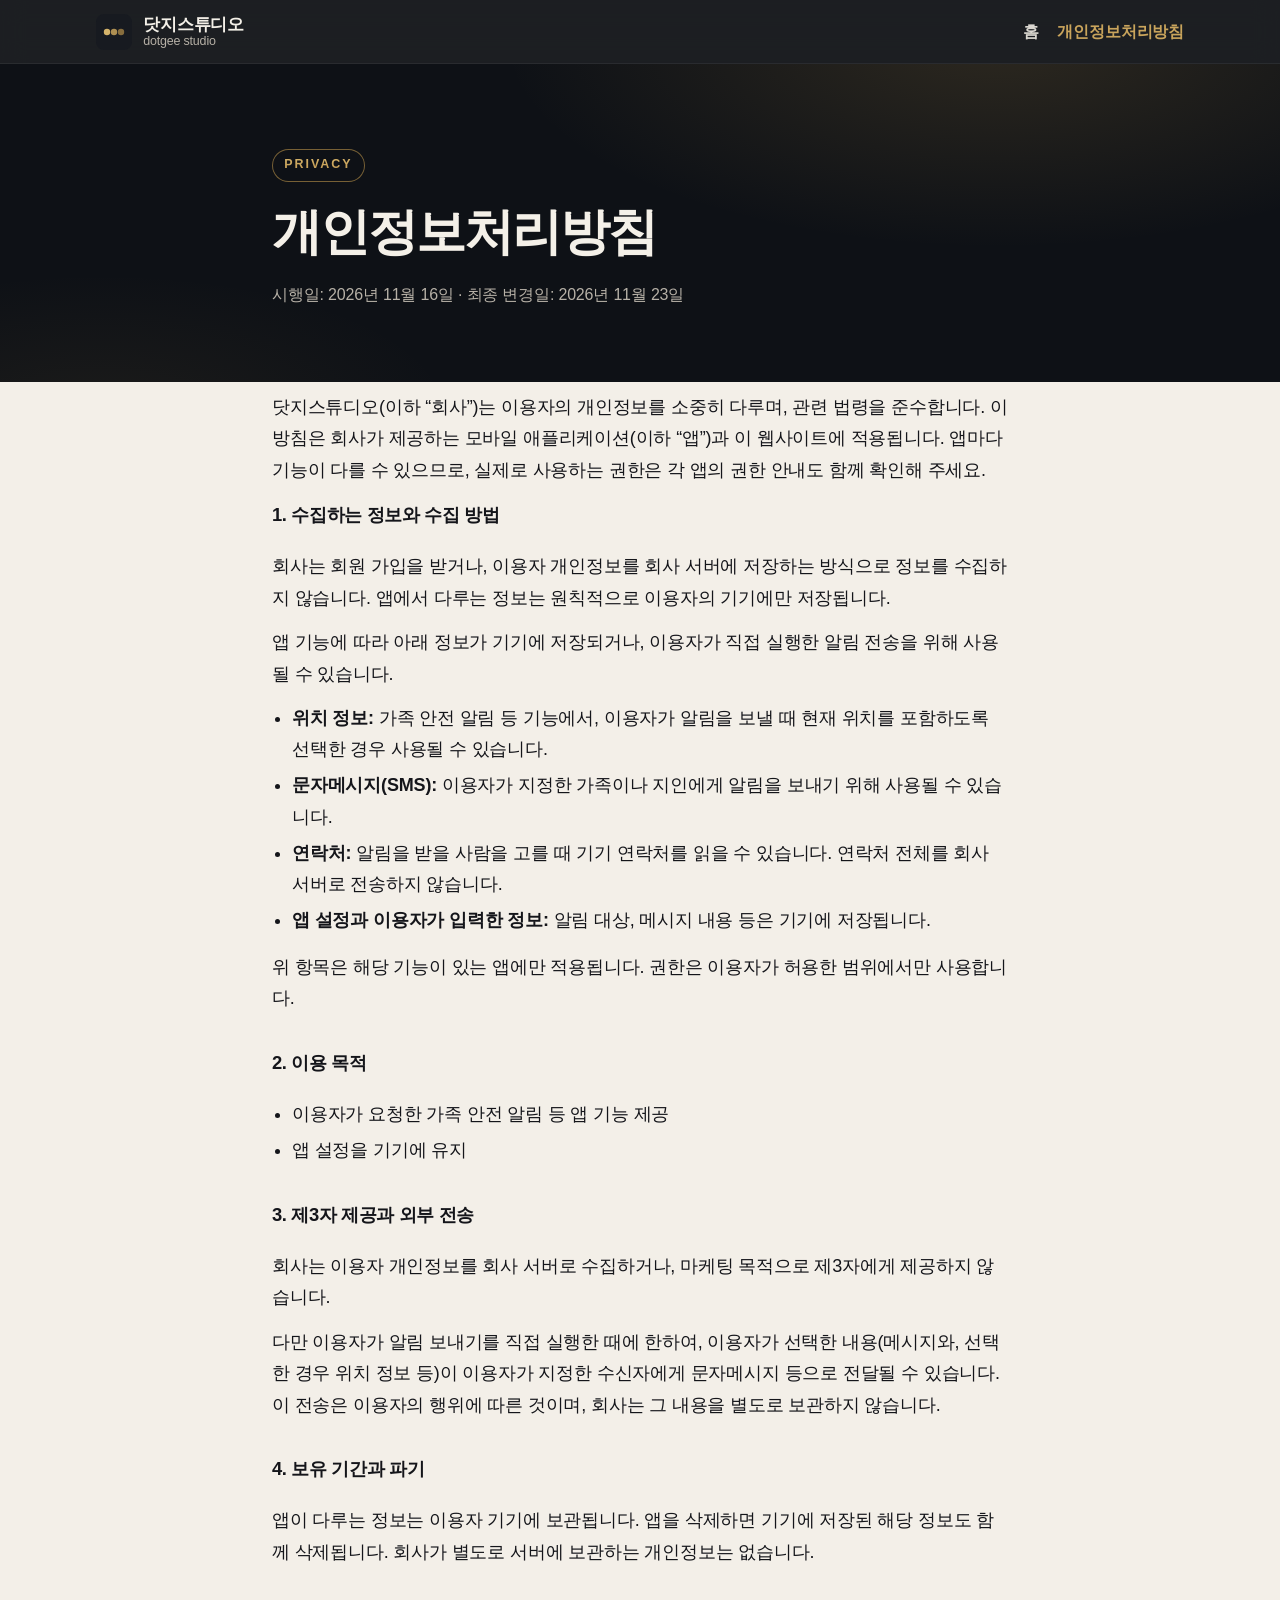
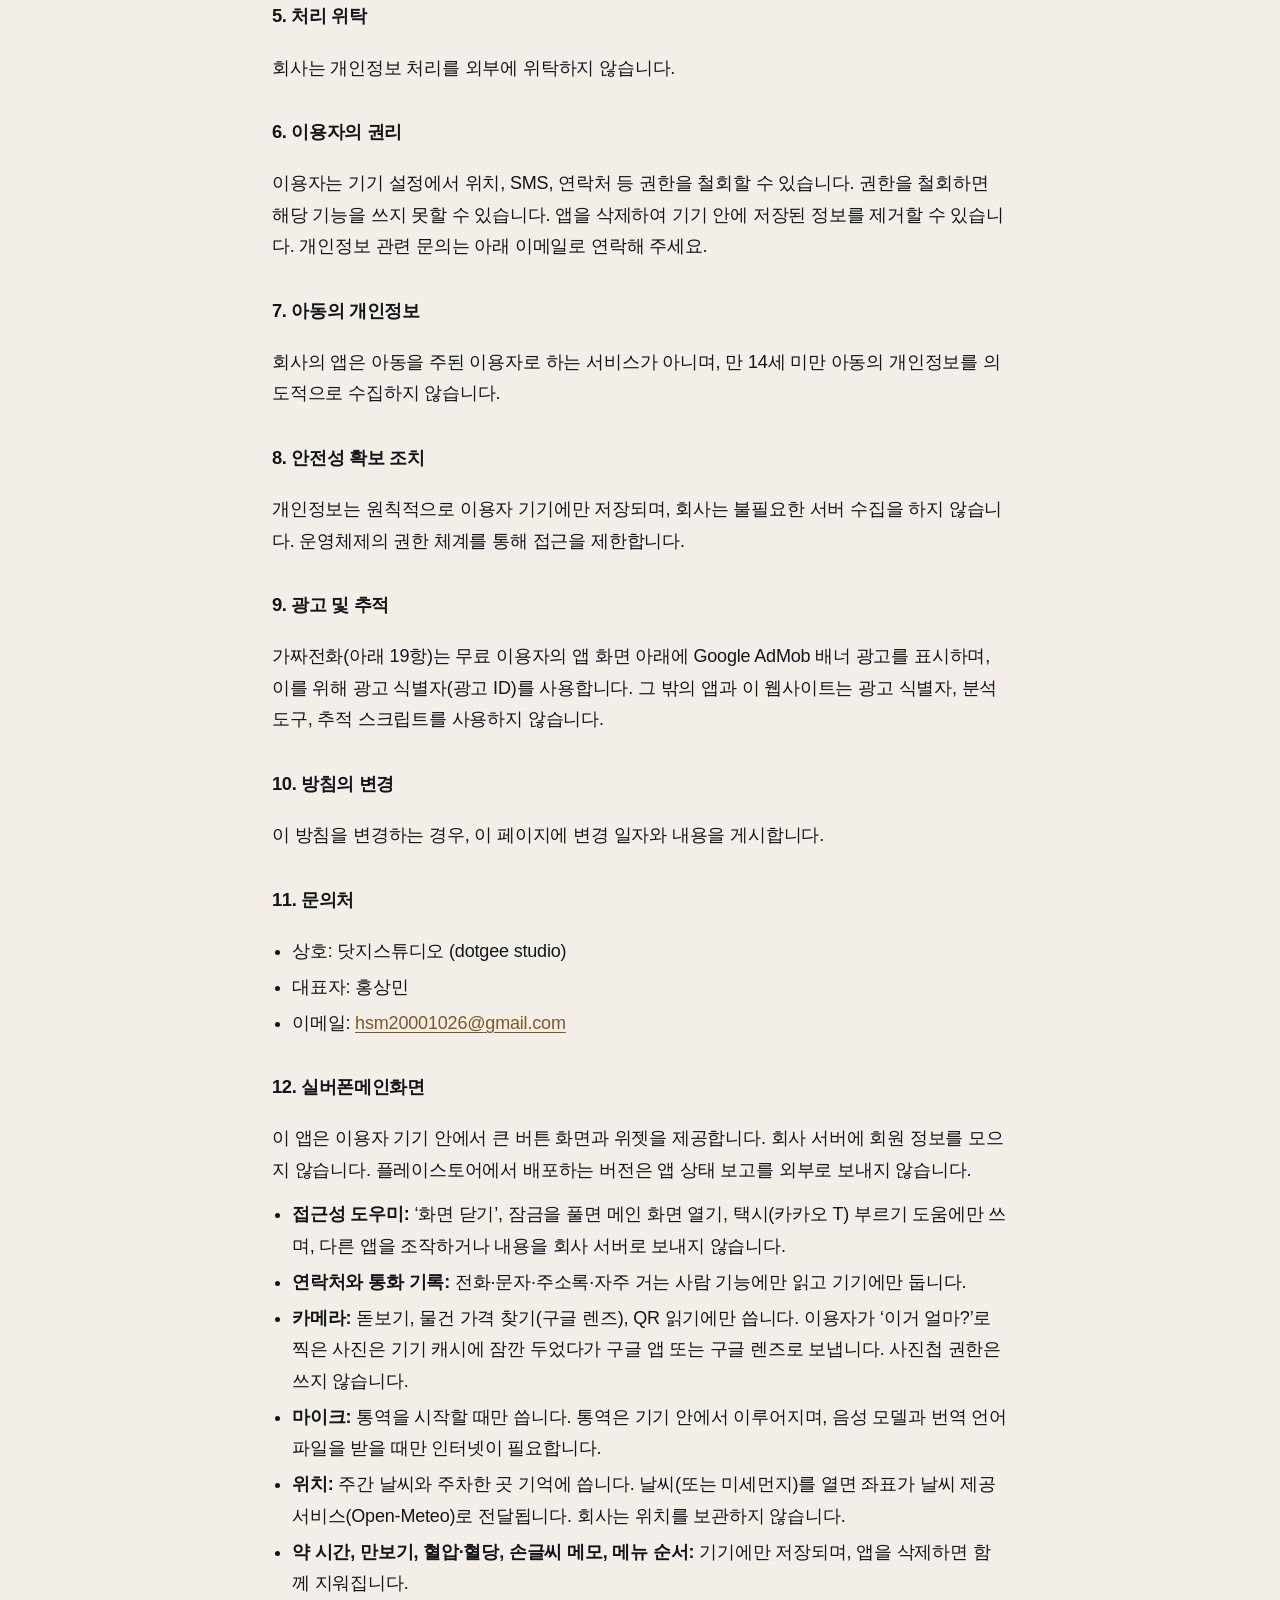
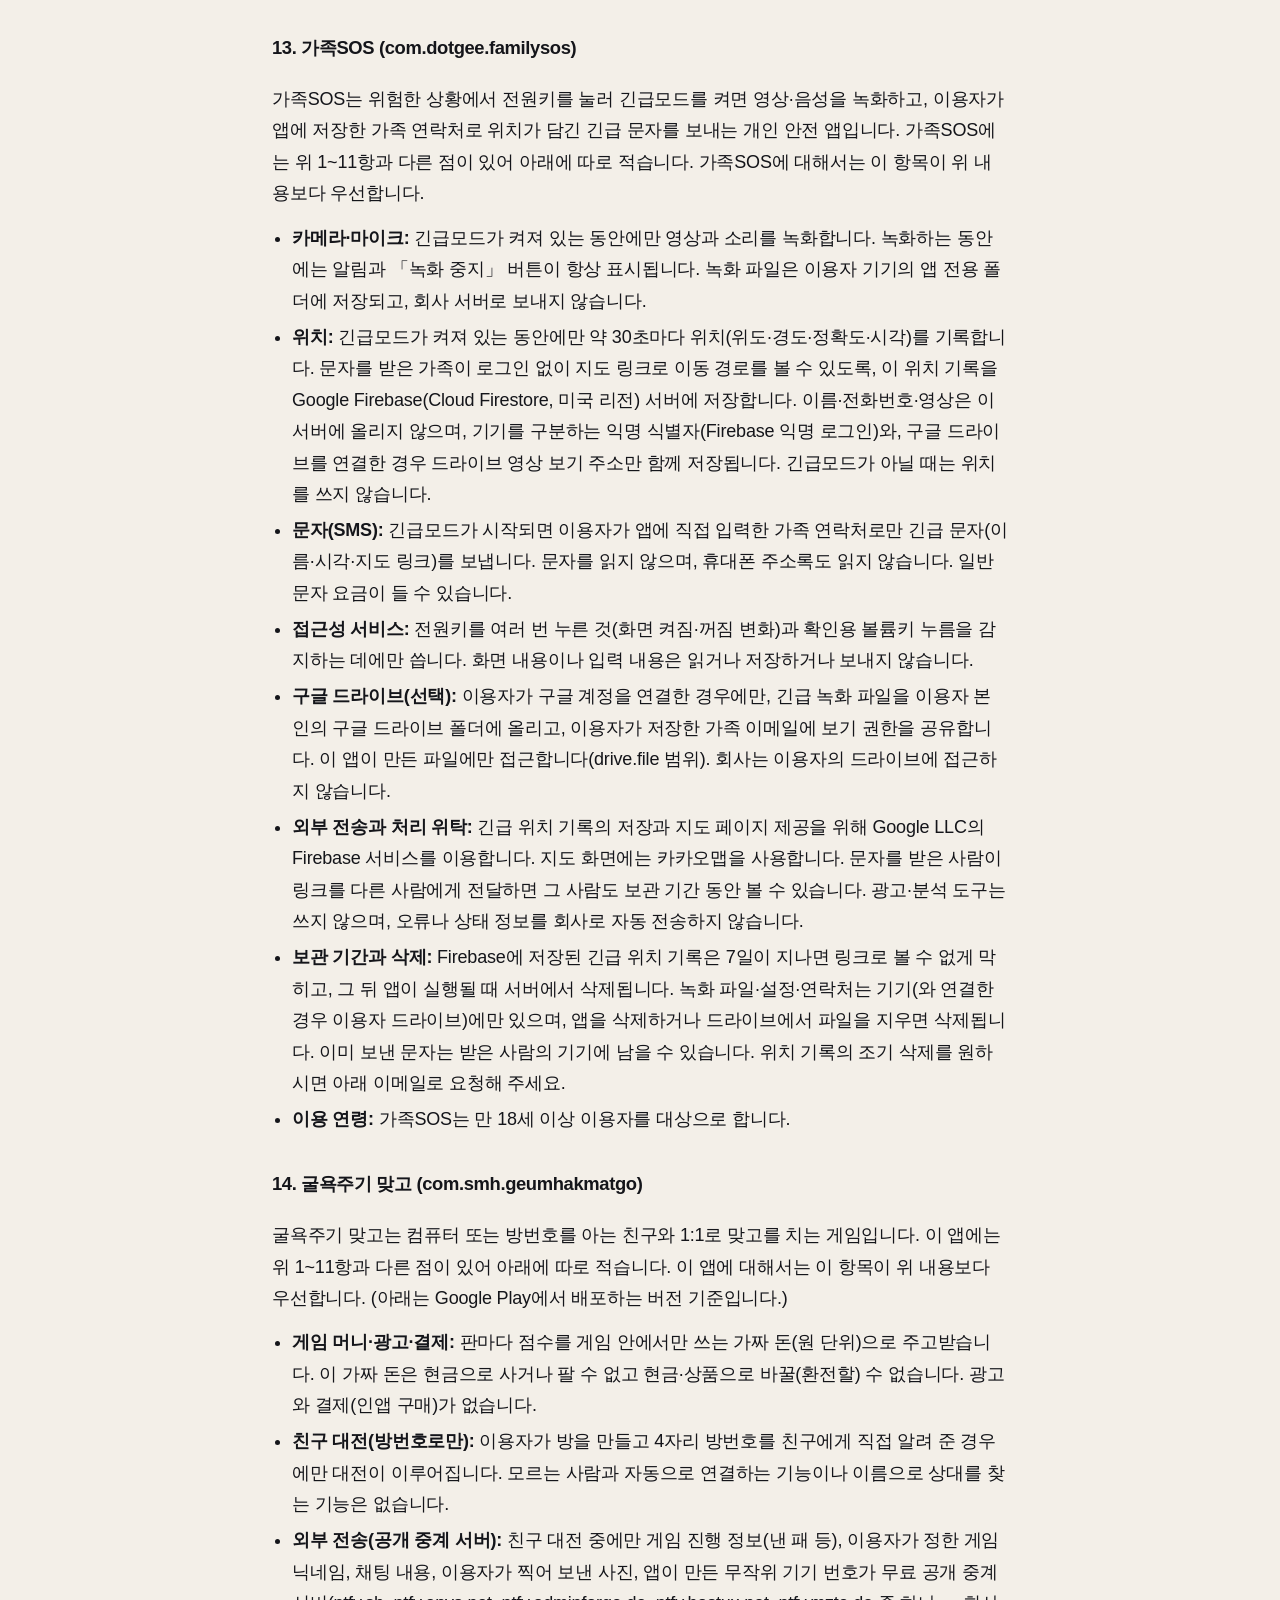
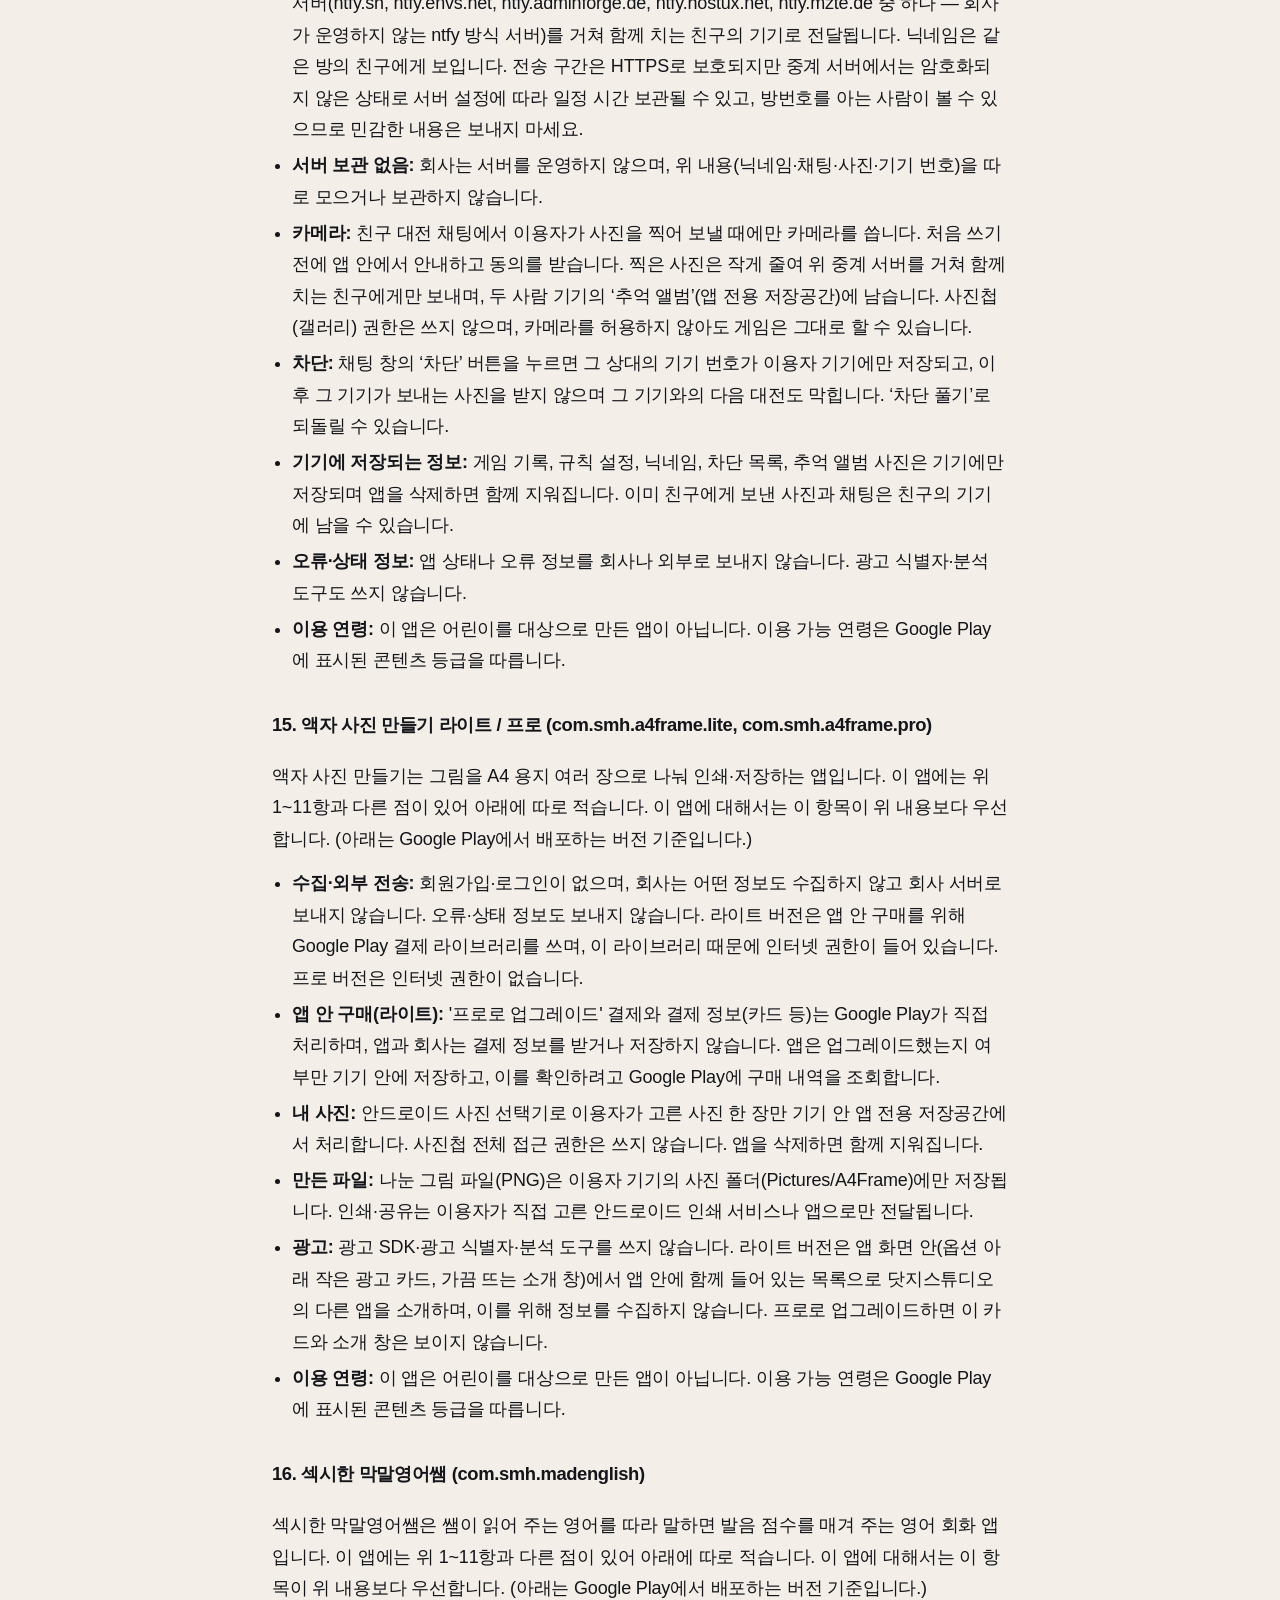
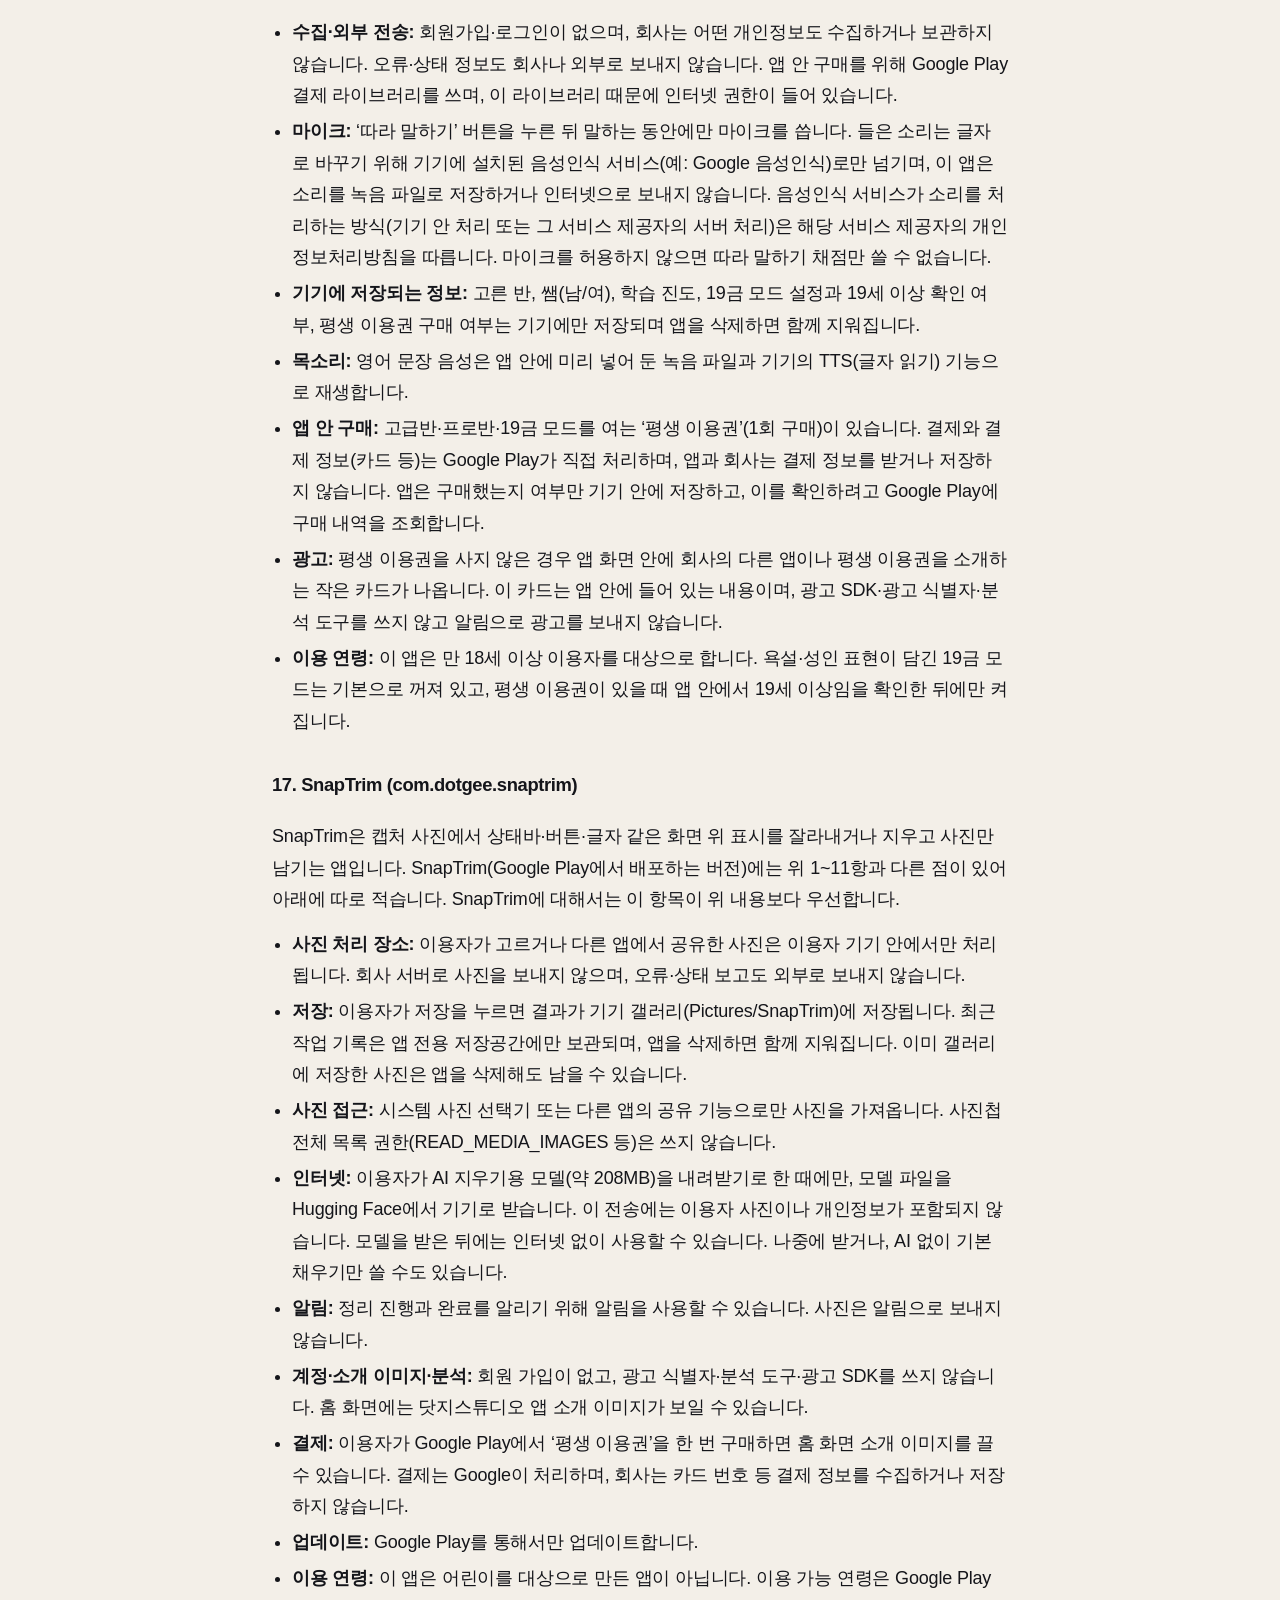
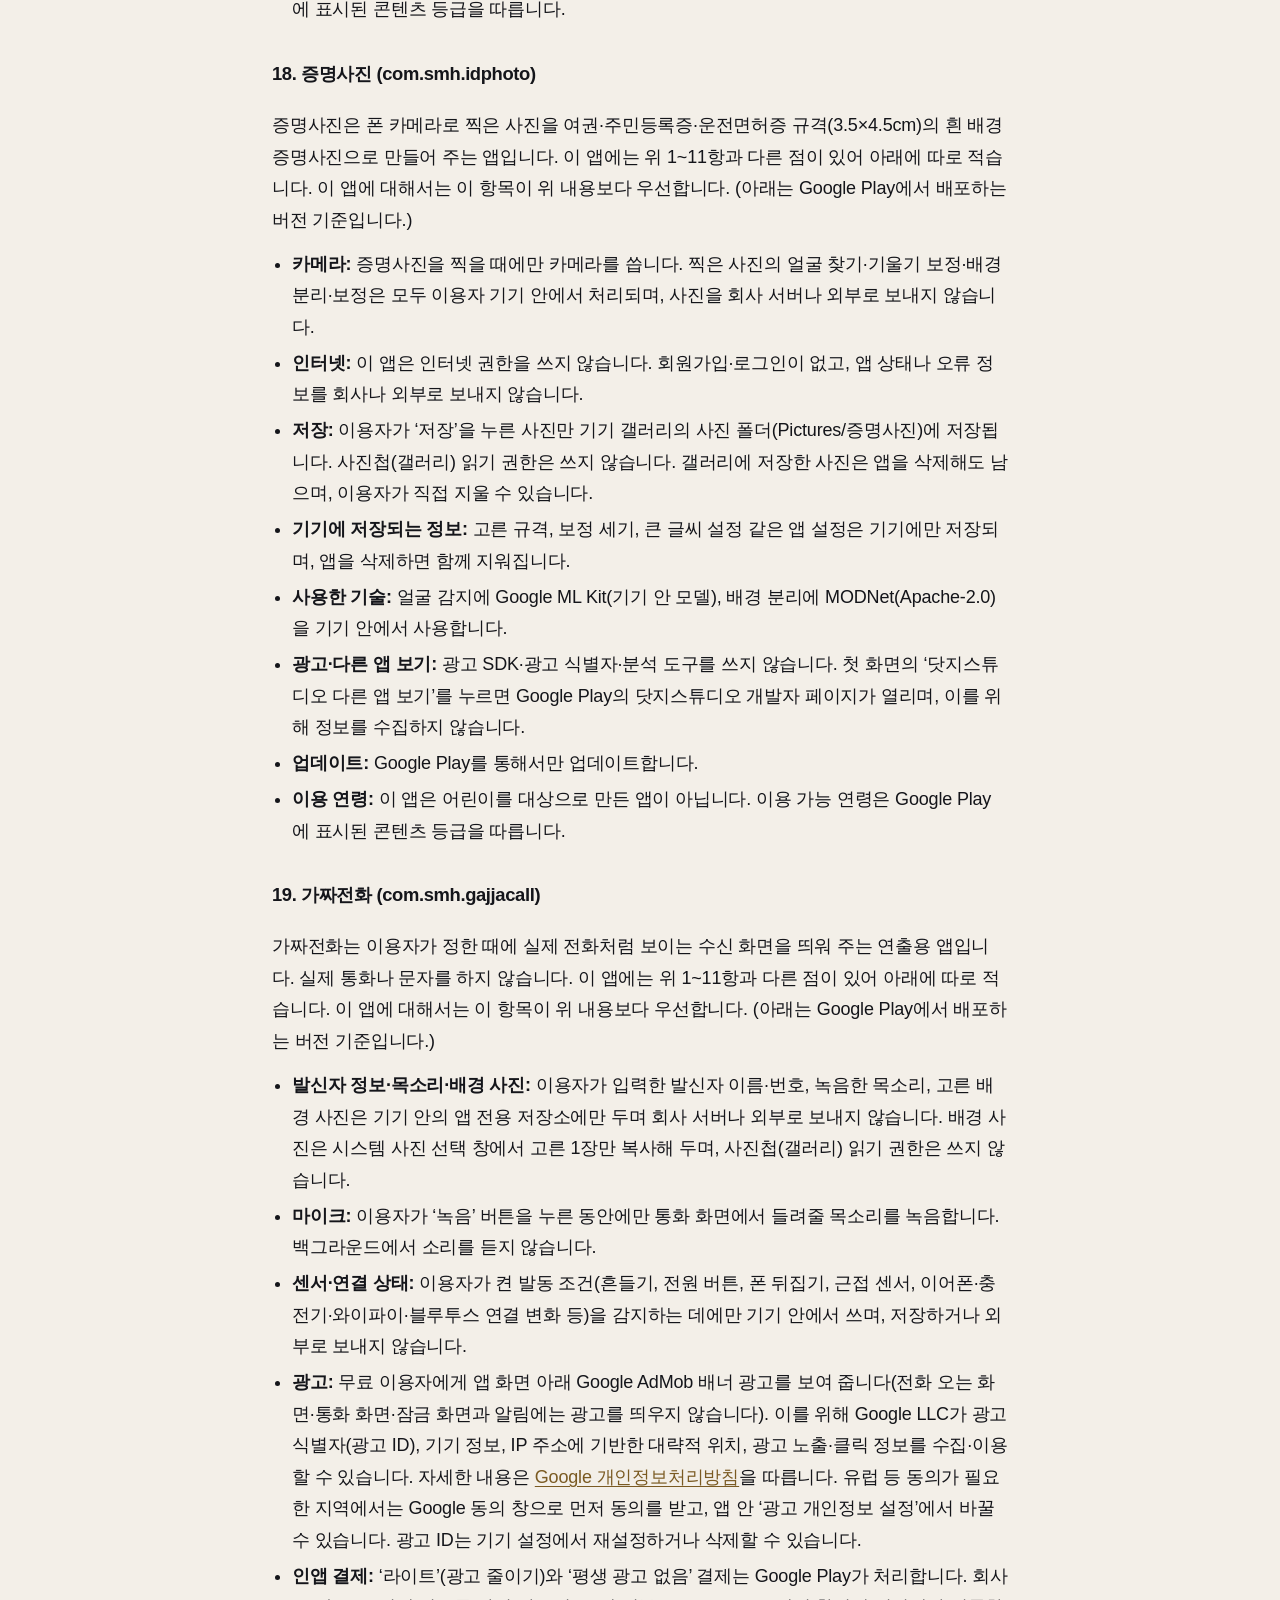
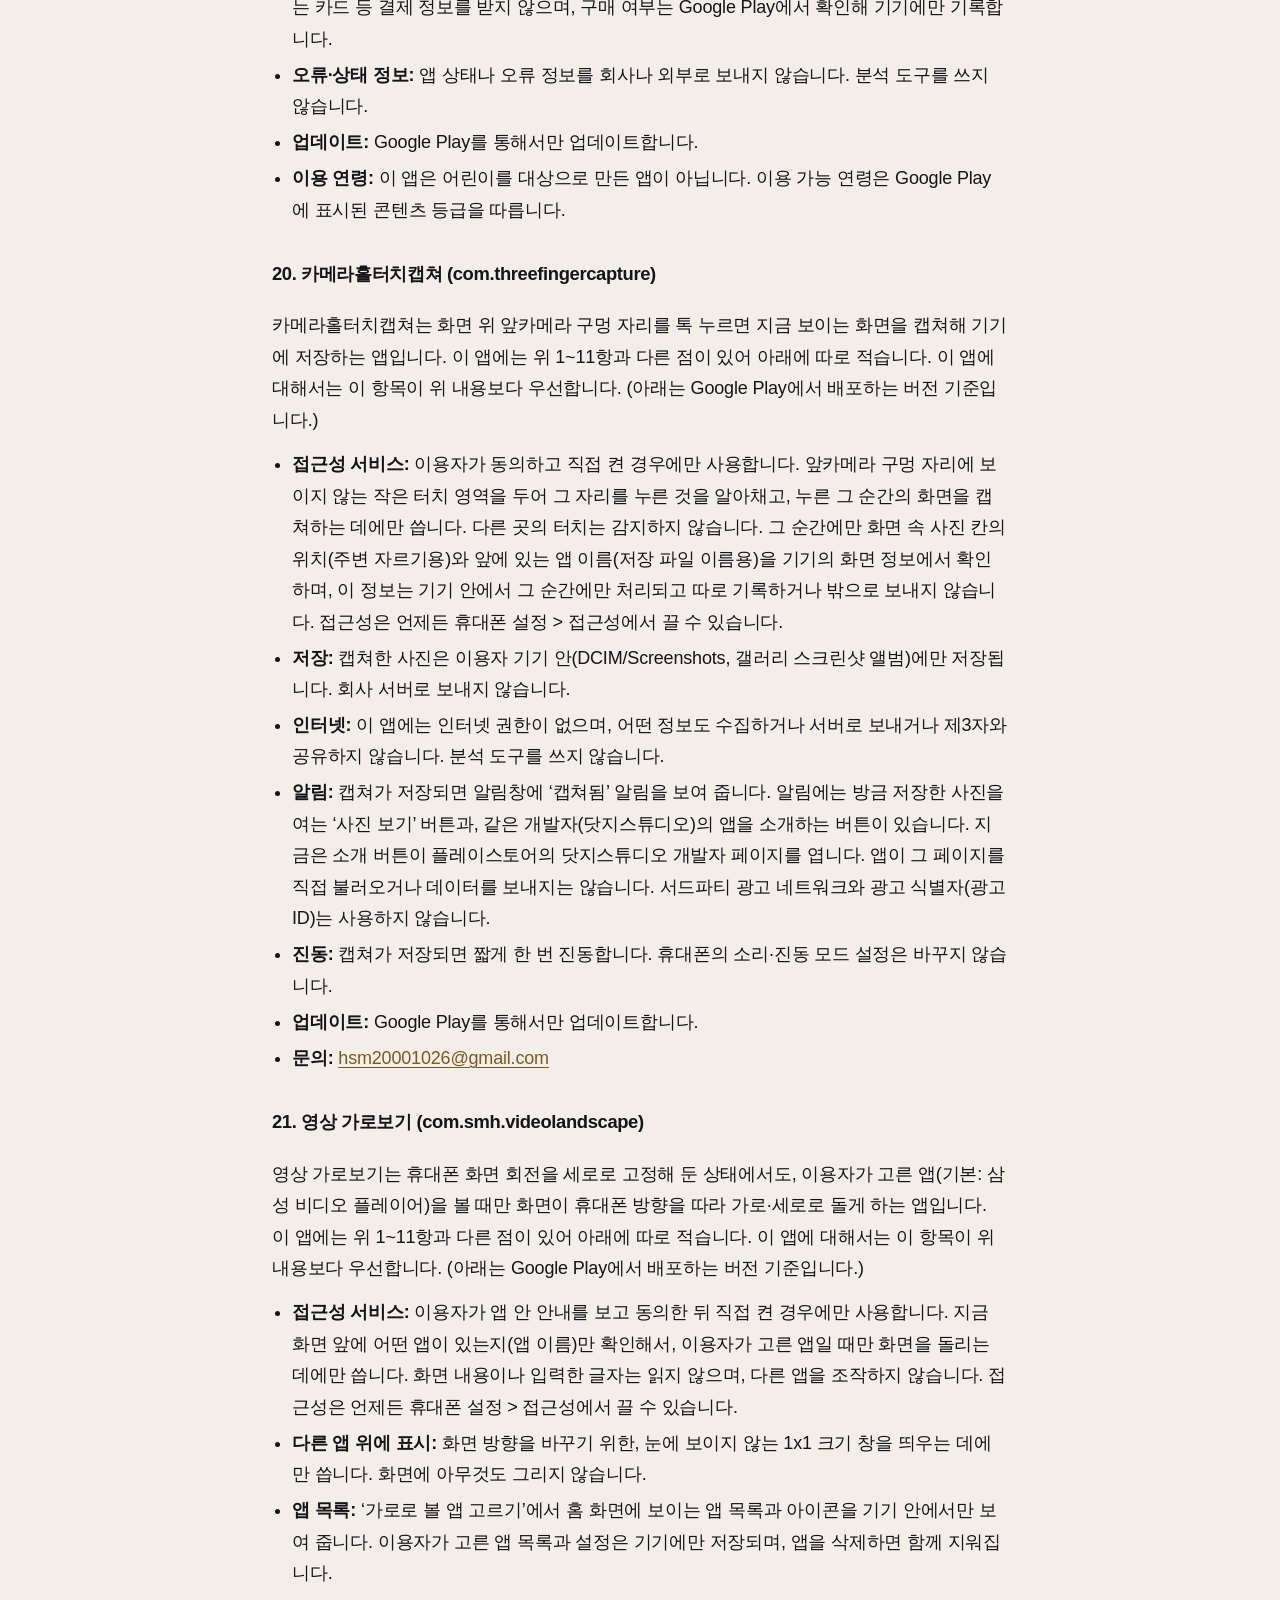
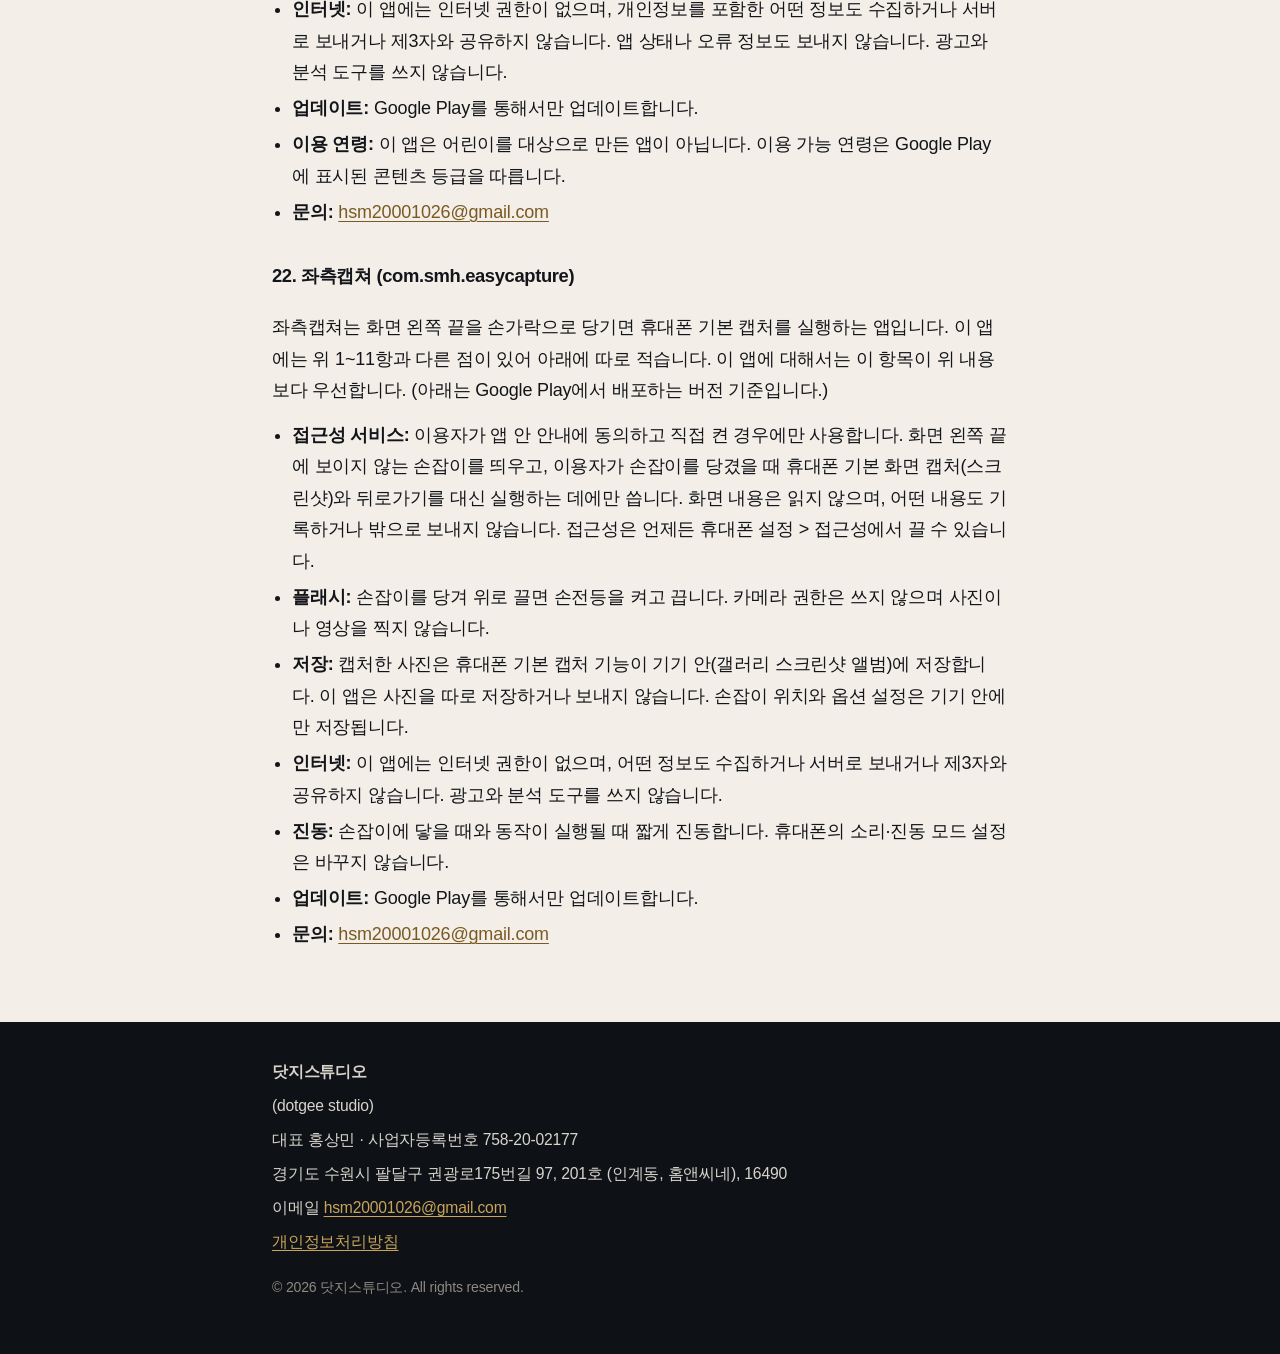
==== commit 426a4869: "막말영어쌤 개인정보: 평생 이용권(앱 안 구매)·자사 광고 카드·결제용 인터넷 권한" ====
--- a/privacy.html
+++ b/privacy.html
@@ -140,12 +140,13 @@
         <h2 id="madenglish">16. 섹시한 막말영어쌤 (com.smh.madenglish)</h2>
         <p>섹시한 막말영어쌤은 쌤이 읽어 주는 영어를 따라 말하면 발음 점수를 매겨 주는 영어 회화 앱입니다. 이 앱에는 위 1~11항과 다른 점이 있어 아래에 따로 적습니다. 이 앱에 대해서는 이 항목이 위 내용보다 우선합니다. (아래는 Google Play에서 배포하는 버전 기준입니다.)</p>
         <ul>
-          <li><strong>수집·외부 전송:</strong> 회원가입·로그인이 없고 인터넷 권한이 없으며, 회사는 어떤 개인정보도 수집하거나 보관하지 않습니다. 오류·상태 정보도 회사나 외부로 보내지 않습니다.</li>
+          <li><strong>수집·외부 전송:</strong> 회원가입·로그인이 없으며, 회사는 어떤 개인정보도 수집하거나 보관하지 않습니다. 오류·상태 정보도 회사나 외부로 보내지 않습니다. 앱 안 구매를 위해 Google Play 결제 라이브러리를 쓰며, 이 라이브러리 때문에 인터넷 권한이 들어 있습니다.</li>
           <li><strong>마이크:</strong> ‘따라 말하기’ 버튼을 누른 뒤 말하는 동안에만 마이크를 씁니다. 들은 소리는 글자로 바꾸기 위해 기기에 설치된 음성인식 서비스(예: Google 음성인식)로만 넘기며, 이 앱은 소리를 녹음 파일로 저장하거나 인터넷으로 보내지 않습니다. 음성인식 서비스가 소리를 처리하는 방식(기기 안 처리 또는 그 서비스 제공자의 서버 처리)은 해당 서비스 제공자의 개인정보처리방침을 따릅니다. 마이크를 허용하지 않으면 따라 말하기 채점만 쓸 수 없습니다.</li>
-          <li><strong>기기에 저장되는 정보:</strong> 고른 반, 쌤(남/여), 학습 진도, 19금 모드 설정과 19세 이상 확인 여부는 기기에만 저장되며 앱을 삭제하면 함께 지워집니다.</li>
+          <li><strong>기기에 저장되는 정보:</strong> 고른 반, 쌤(남/여), 학습 진도, 19금 모드 설정과 19세 이상 확인 여부, 평생 이용권 구매 여부는 기기에만 저장되며 앱을 삭제하면 함께 지워집니다.</li>
           <li><strong>목소리:</strong> 영어 문장 음성은 앱 안에 미리 넣어 둔 녹음 파일과 기기의 TTS(글자 읽기) 기능으로 재생합니다.</li>
-          <li><strong>광고·결제:</strong> 광고 SDK·광고 식별자·분석 도구를 쓰지 않으며, 앱 안 결제(인앱 구매)가 없습니다.</li>
-          <li><strong>이용 연령:</strong> 이 앱은 만 18세 이상 이용자를 대상으로 합니다. 욕설·성인 표현이 담긴 19금 모드는 기본으로 꺼져 있고, 앱 안에서 19세 이상임을 확인한 뒤에만 켜집니다.</li>
+          <li><strong>앱 안 구매:</strong> 고급반·프로반·19금 모드를 여는 ‘평생 이용권’(1회 구매)이 있습니다. 결제와 결제 정보(카드 등)는 Google Play가 직접 처리하며, 앱과 회사는 결제 정보를 받거나 저장하지 않습니다. 앱은 구매했는지 여부만 기기 안에 저장하고, 이를 확인하려고 Google Play에 구매 내역을 조회합니다.</li>
+          <li><strong>광고:</strong> 평생 이용권을 사지 않은 경우 앱 화면 안에 회사의 다른 앱이나 평생 이용권을 소개하는 작은 카드가 나옵니다. 이 카드는 앱 안에 들어 있는 내용이며, 광고 SDK·광고 식별자·분석 도구를 쓰지 않고 알림으로 광고를 보내지 않습니다.</li>
+          <li><strong>이용 연령:</strong> 이 앱은 만 18세 이상 이용자를 대상으로 합니다. 욕설·성인 표현이 담긴 19금 모드는 기본으로 꺼져 있고, 평생 이용권이 있을 때 앱 안에서 19세 이상임을 확인한 뒤에만 켜집니다.</li>
         </ul>
 
         <h2 id="snaptrim">17. SnapTrim (com.dotgee.snaptrim)</h2>
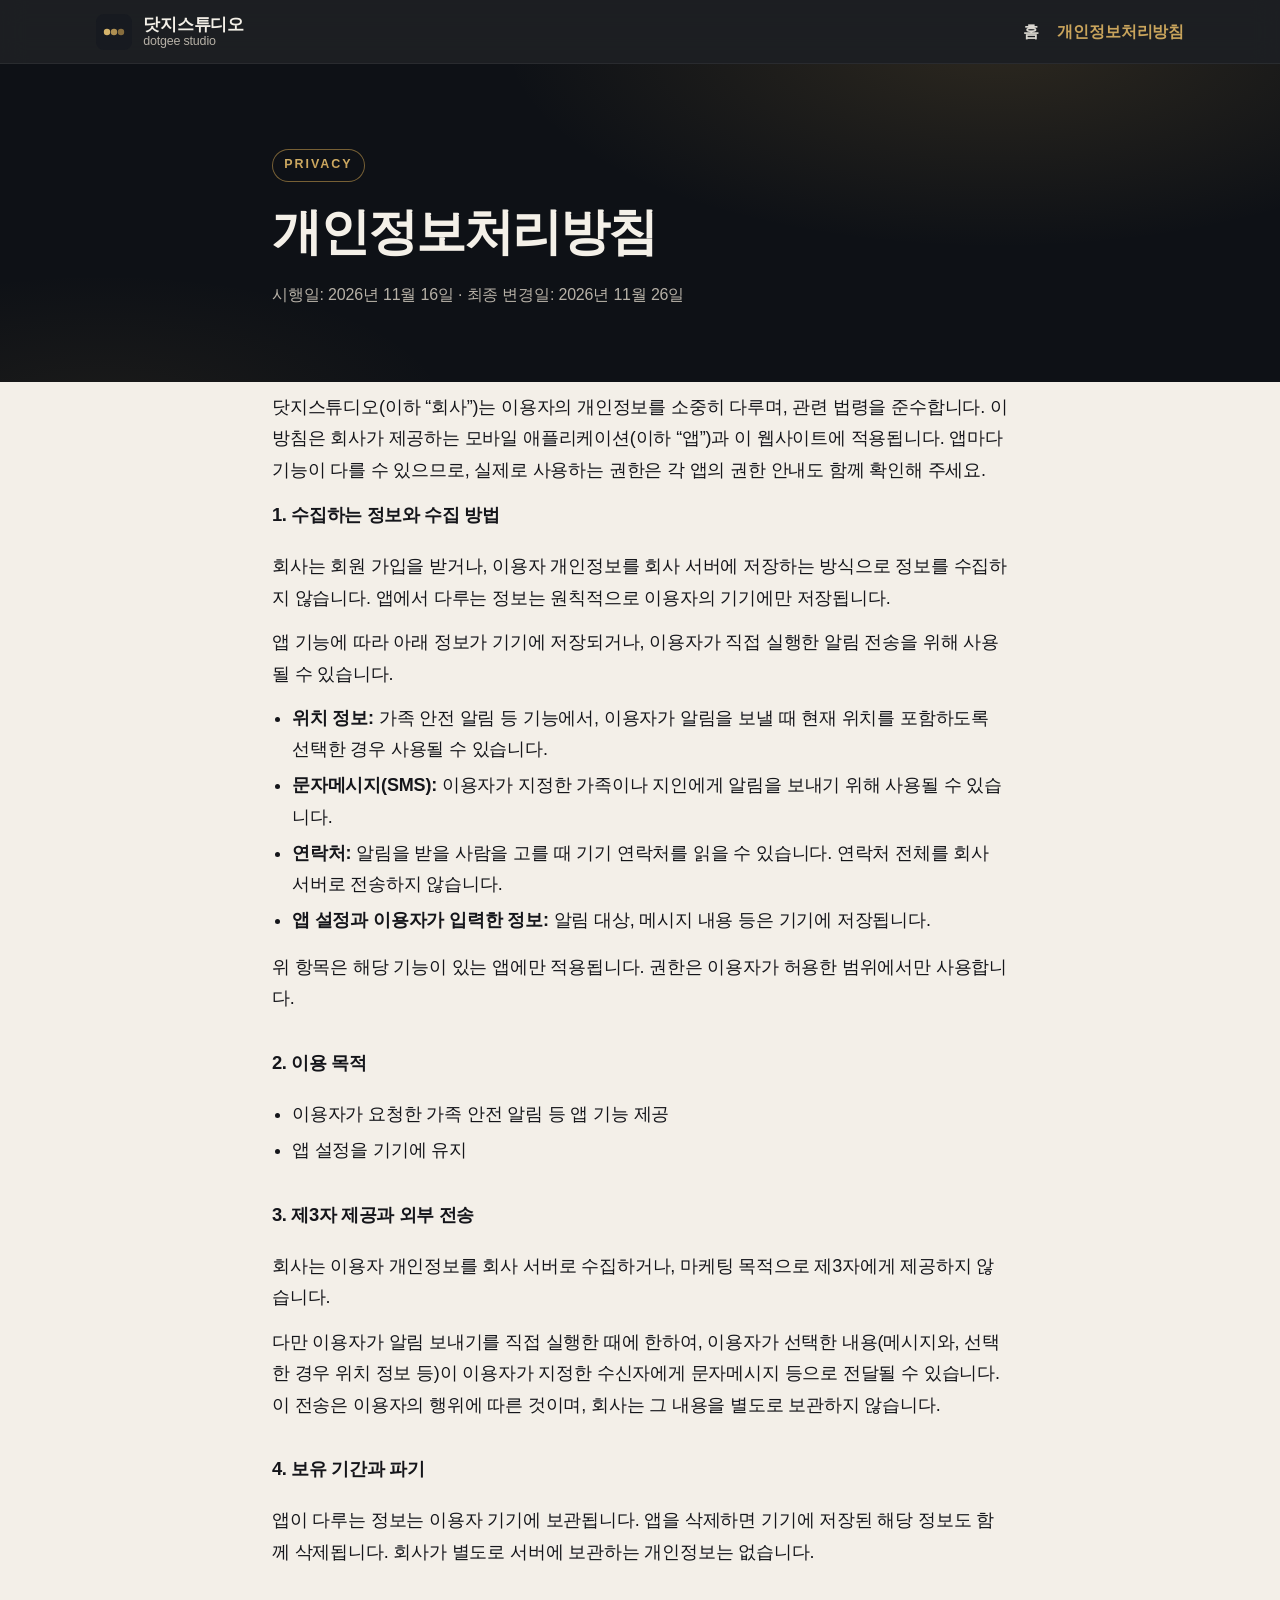
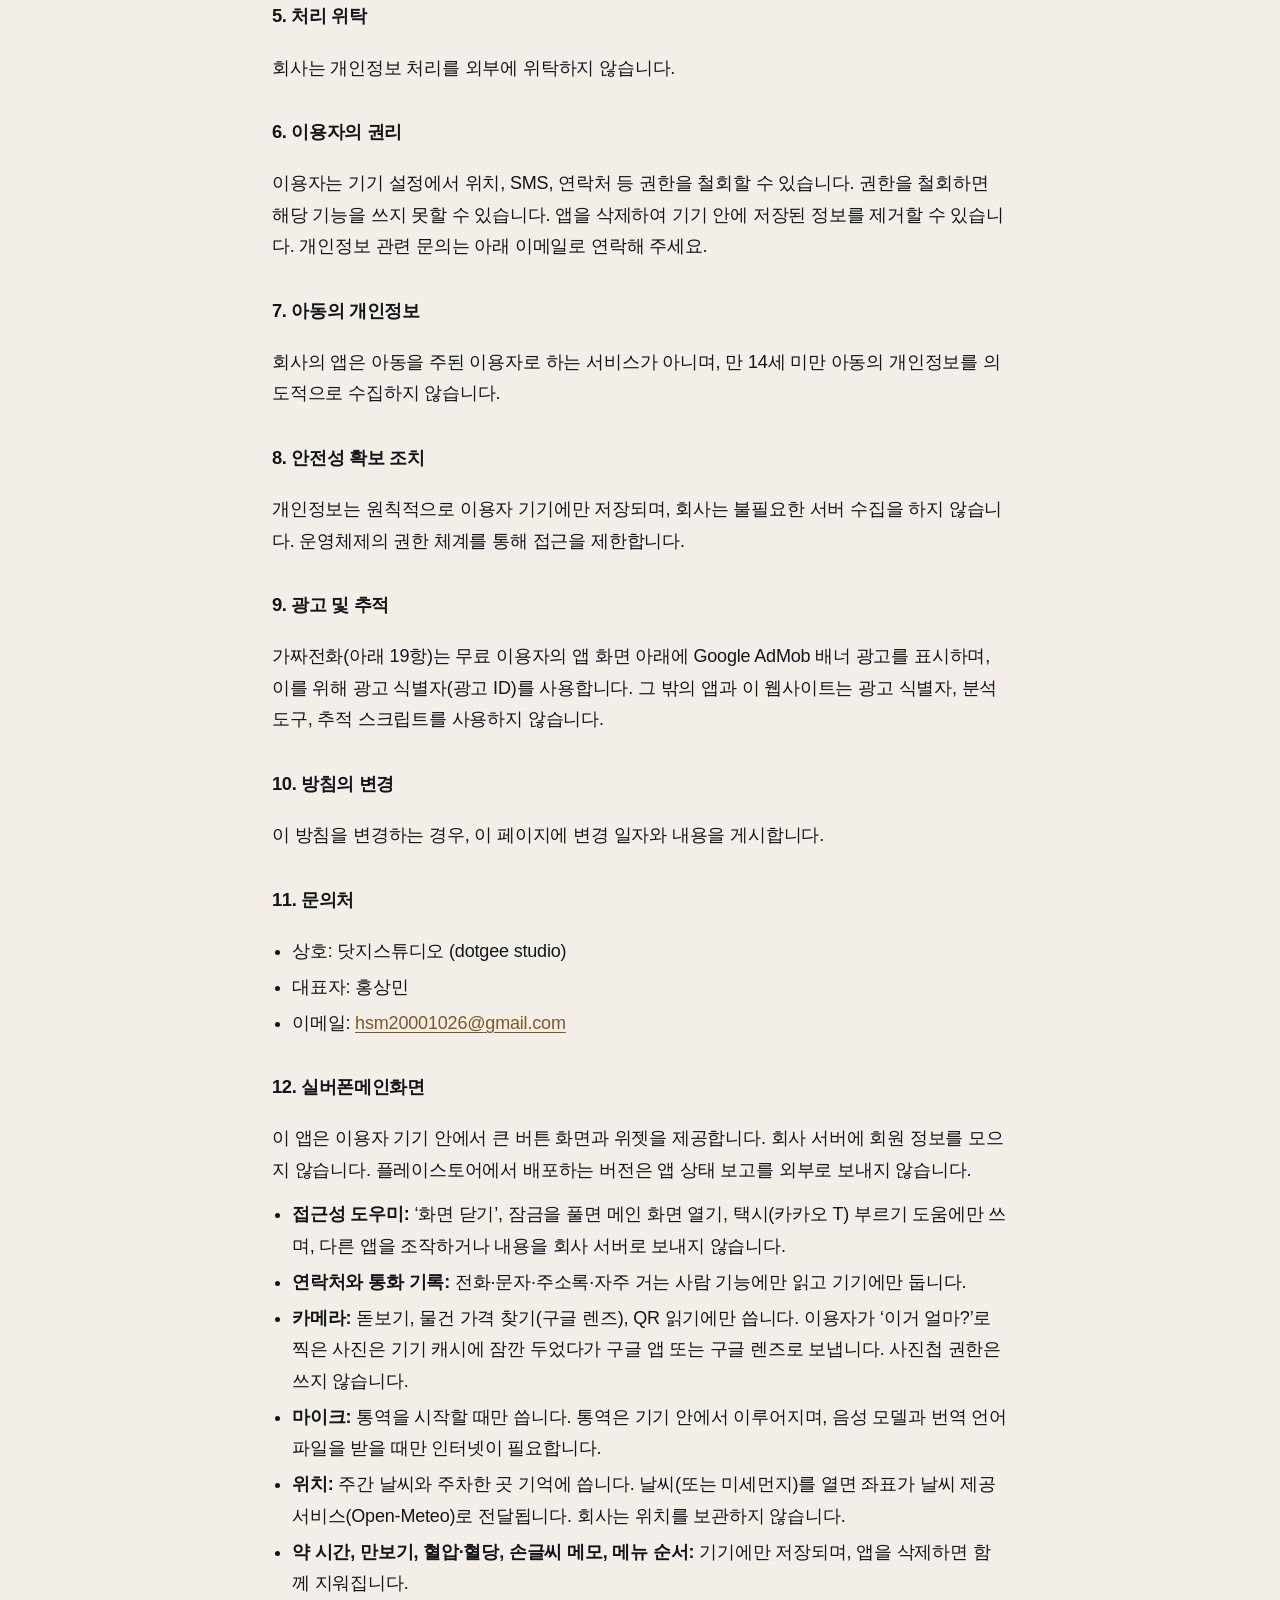
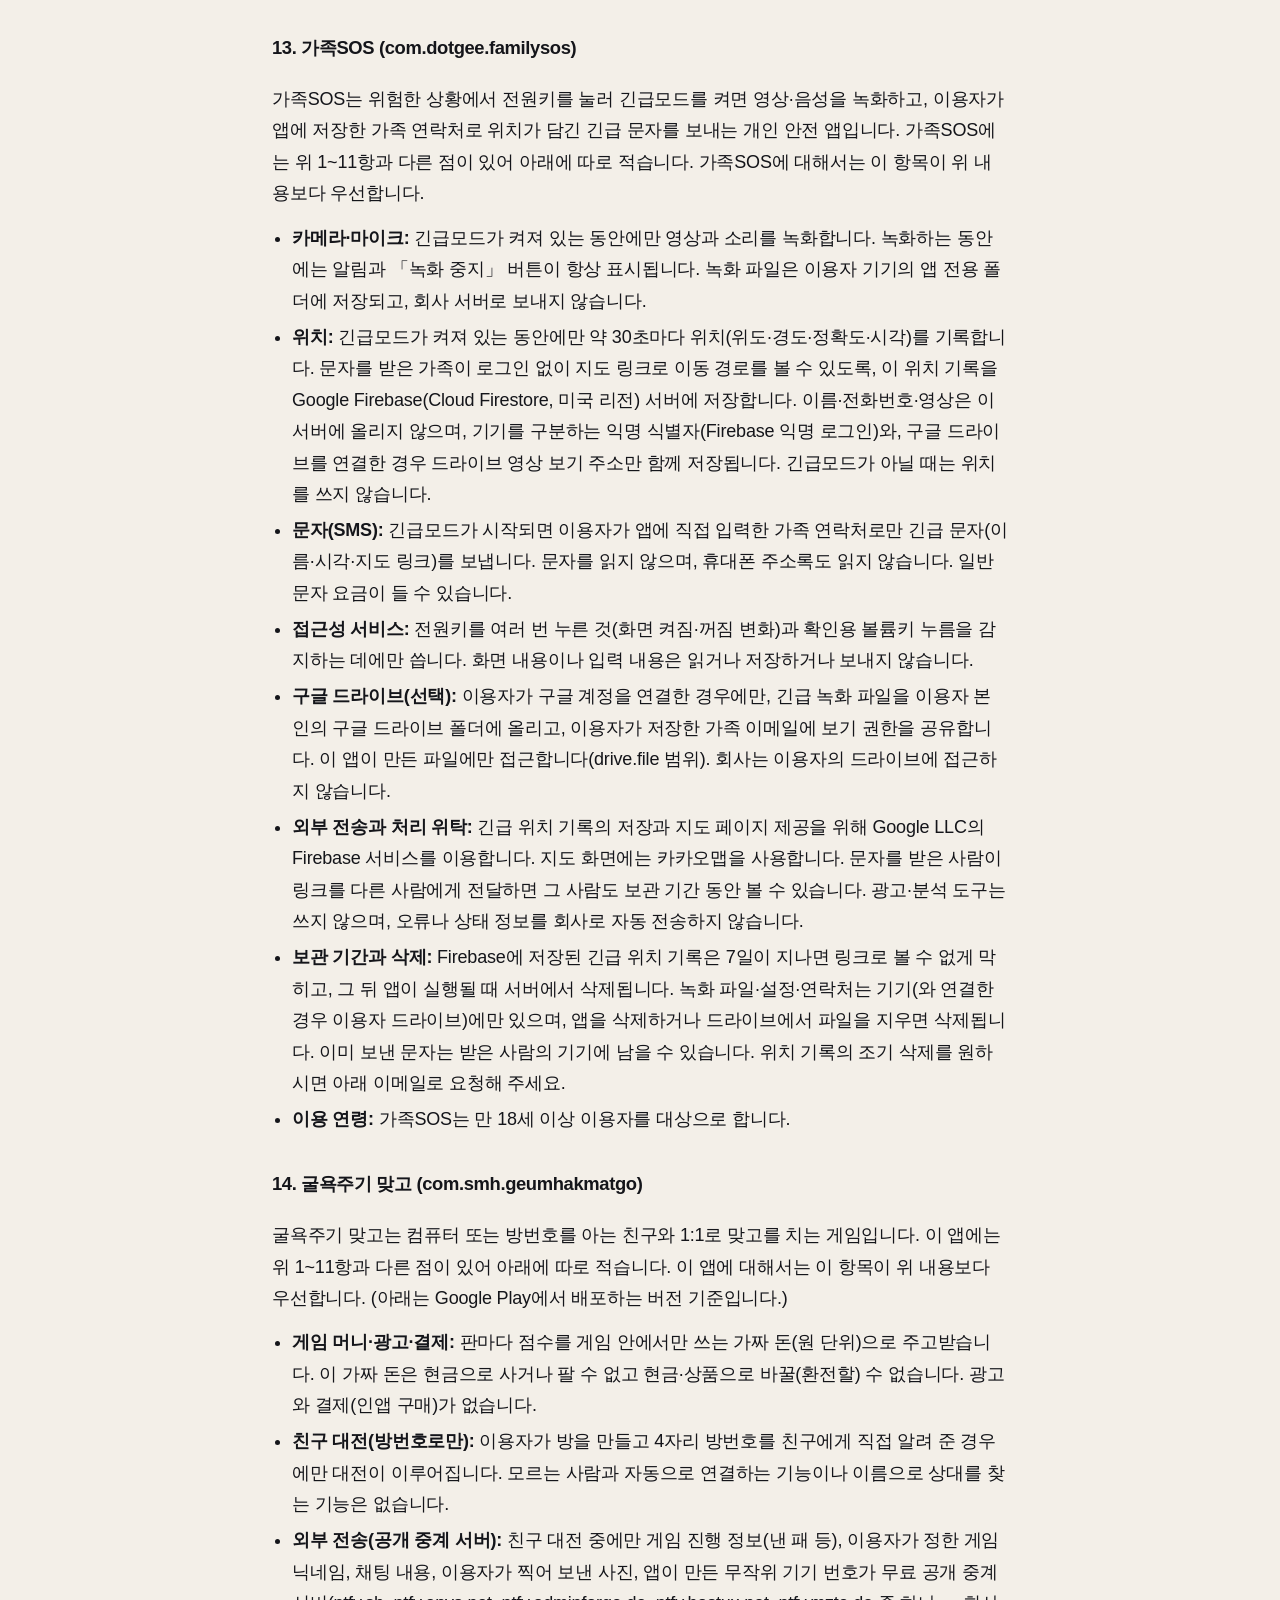
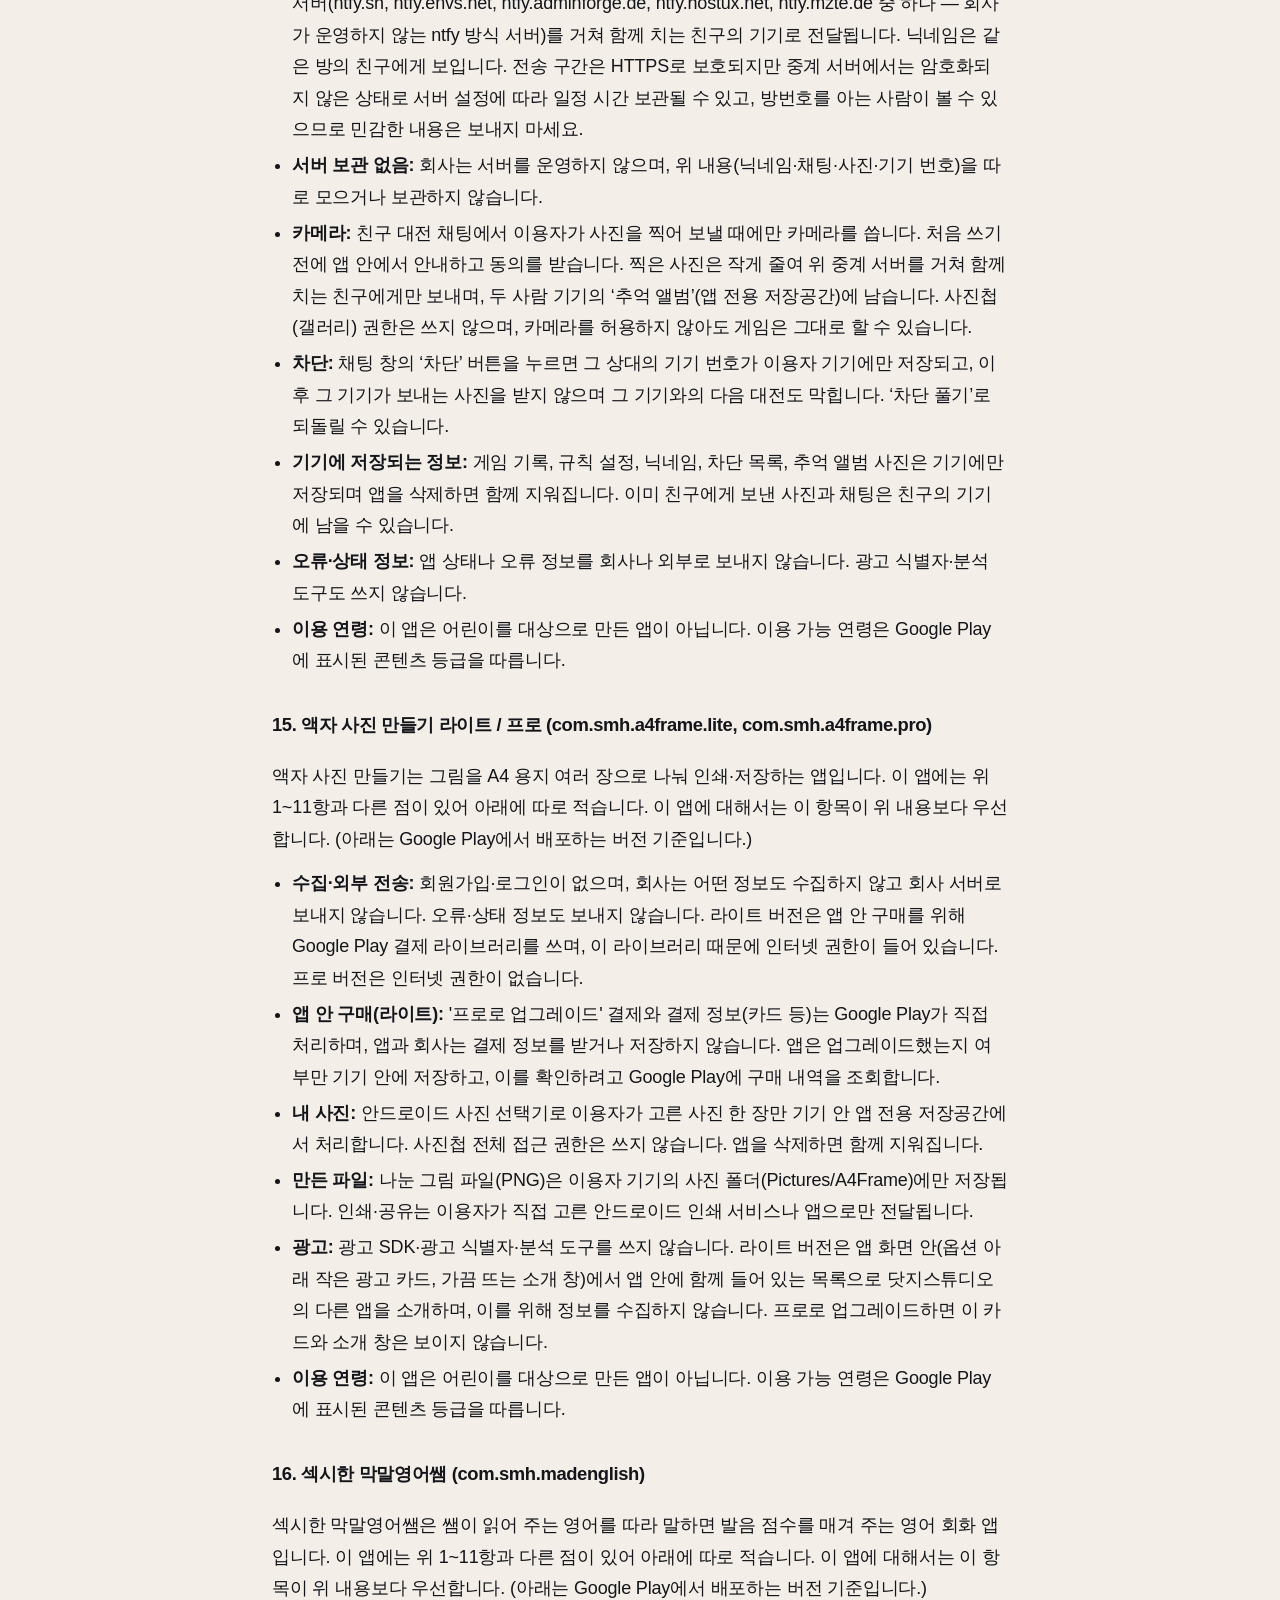
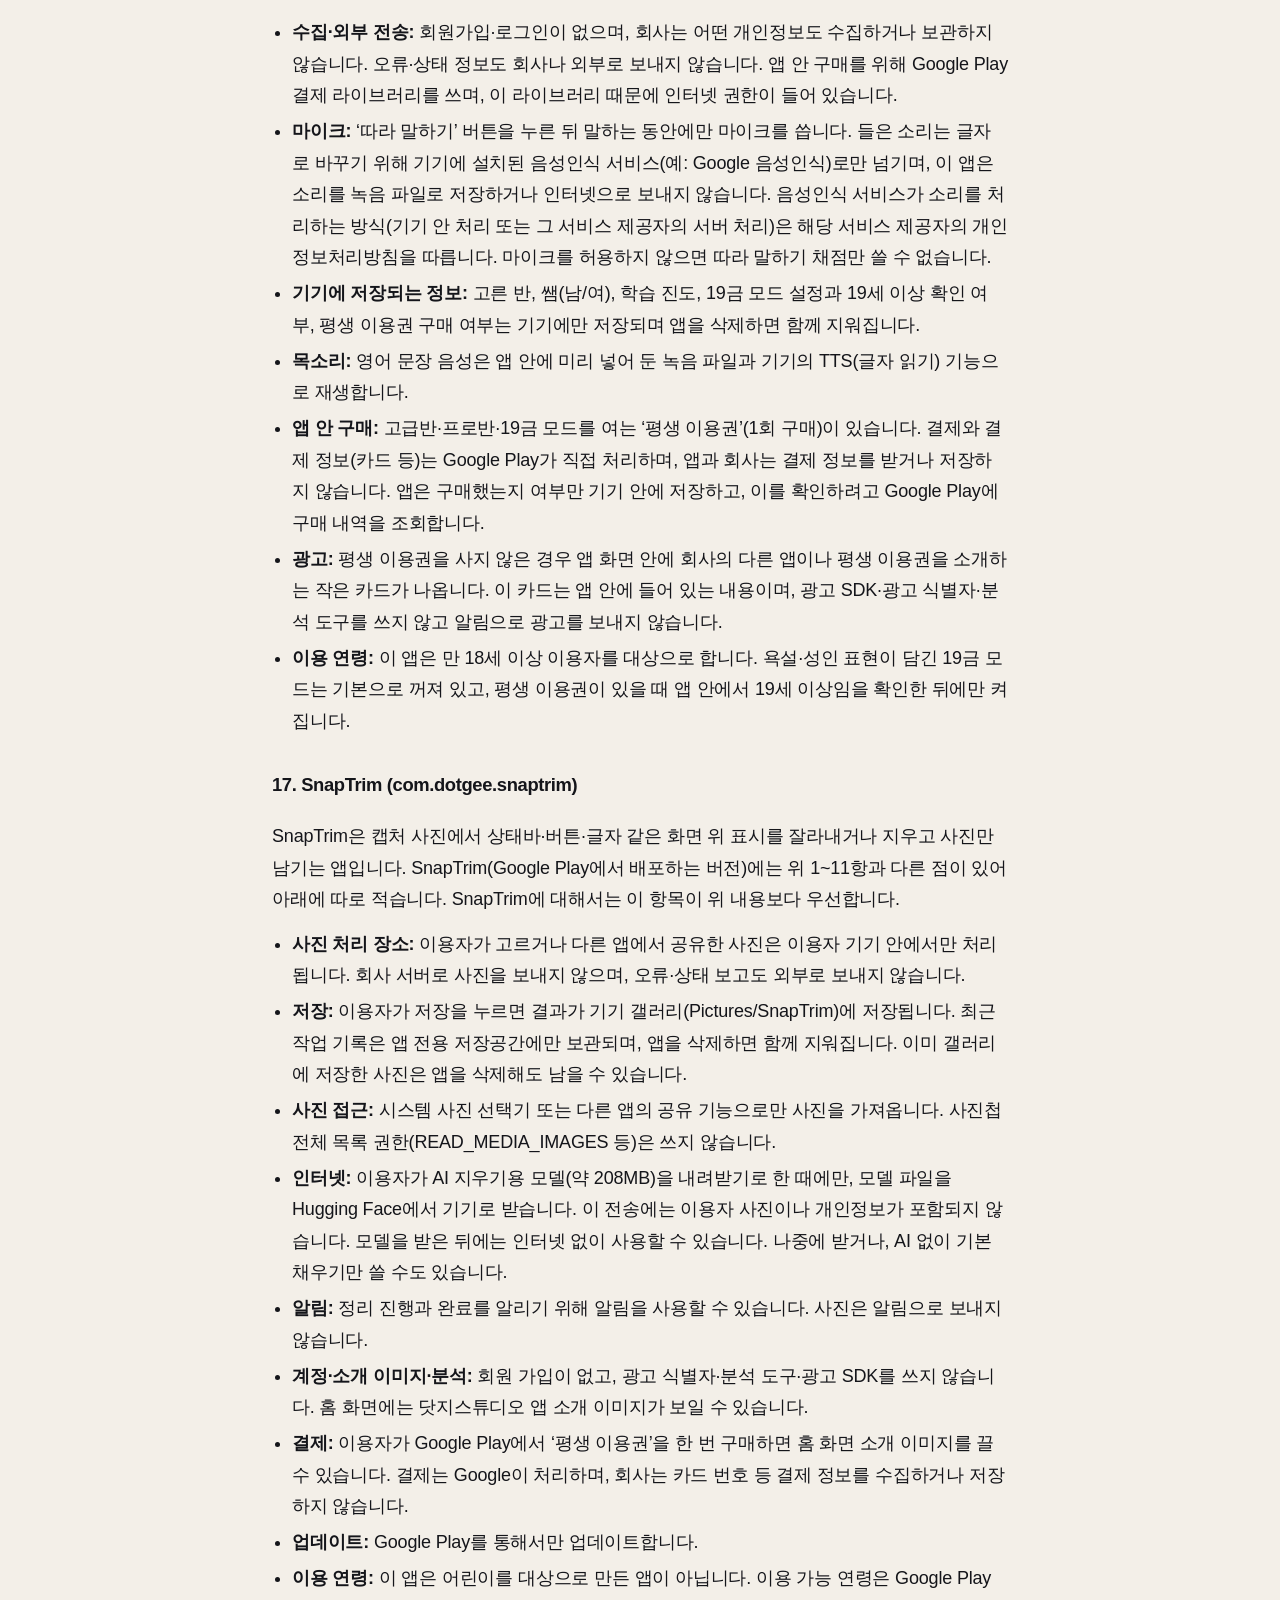
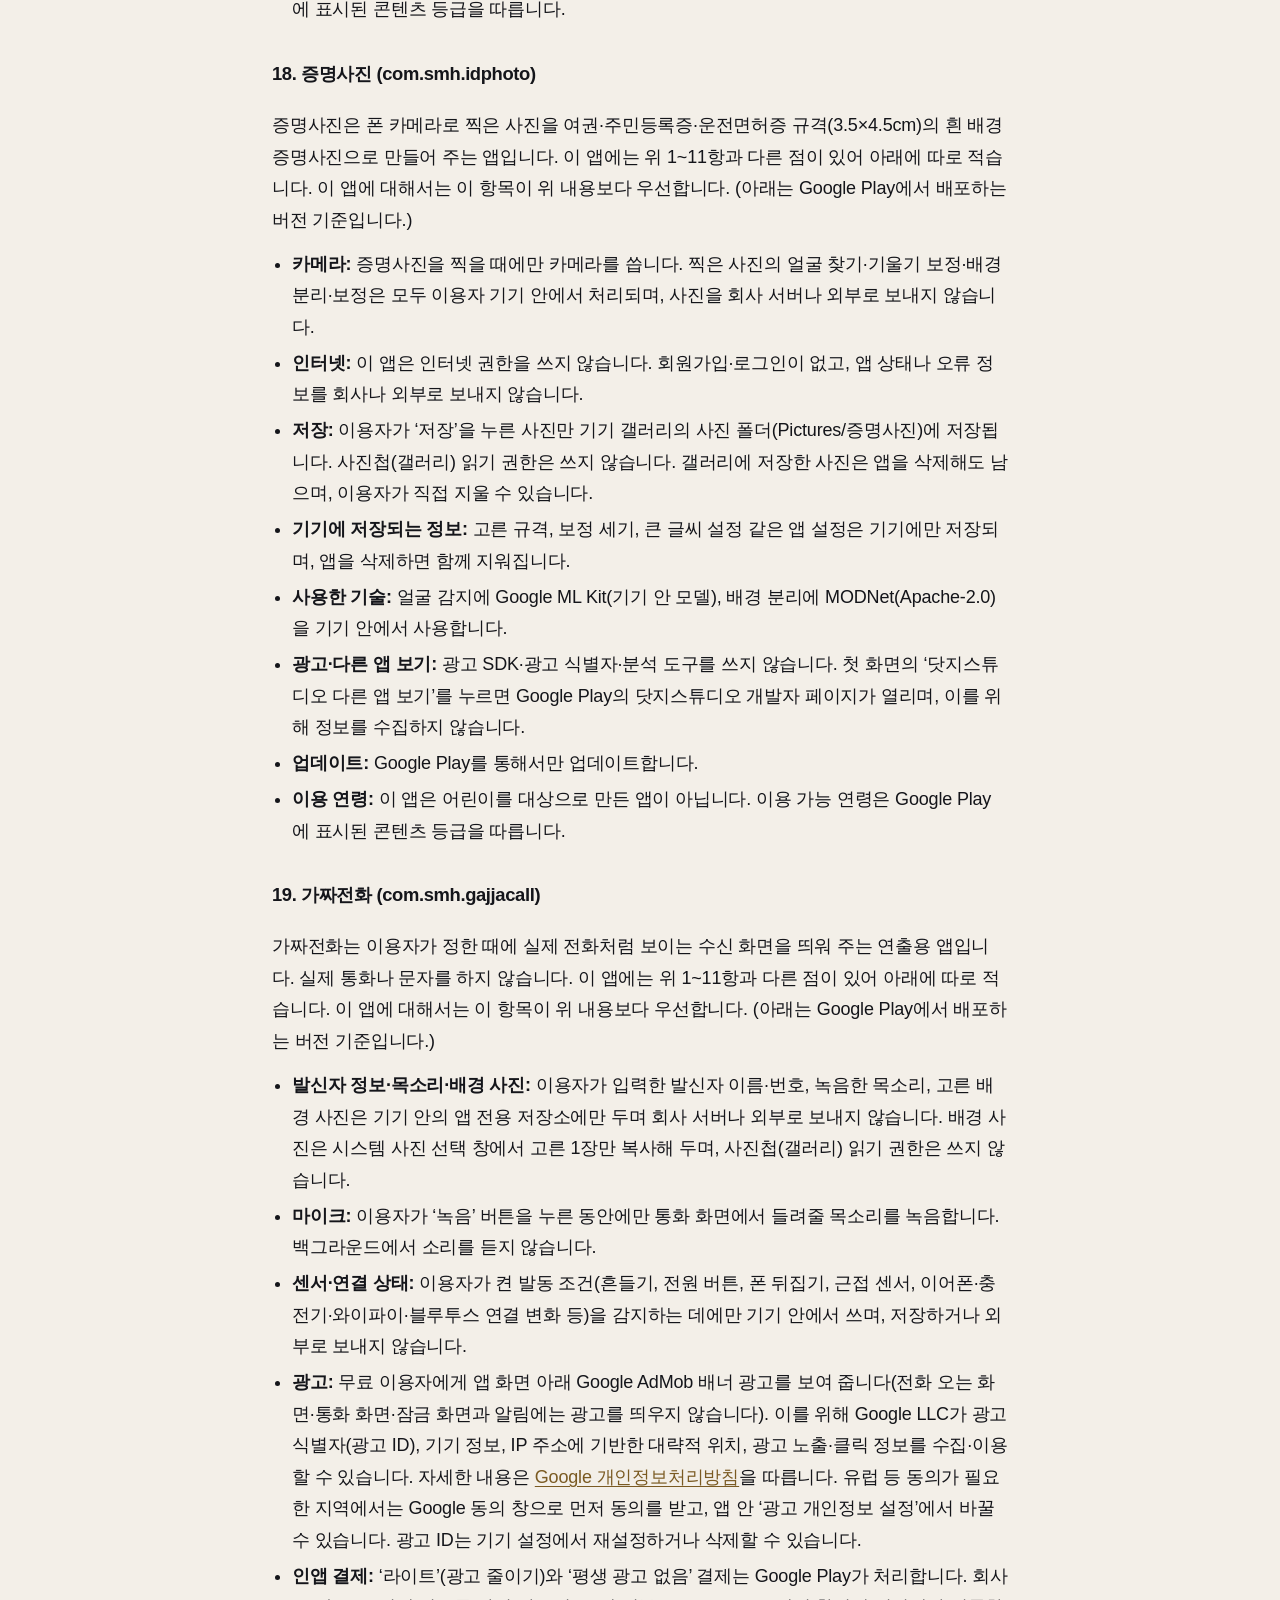
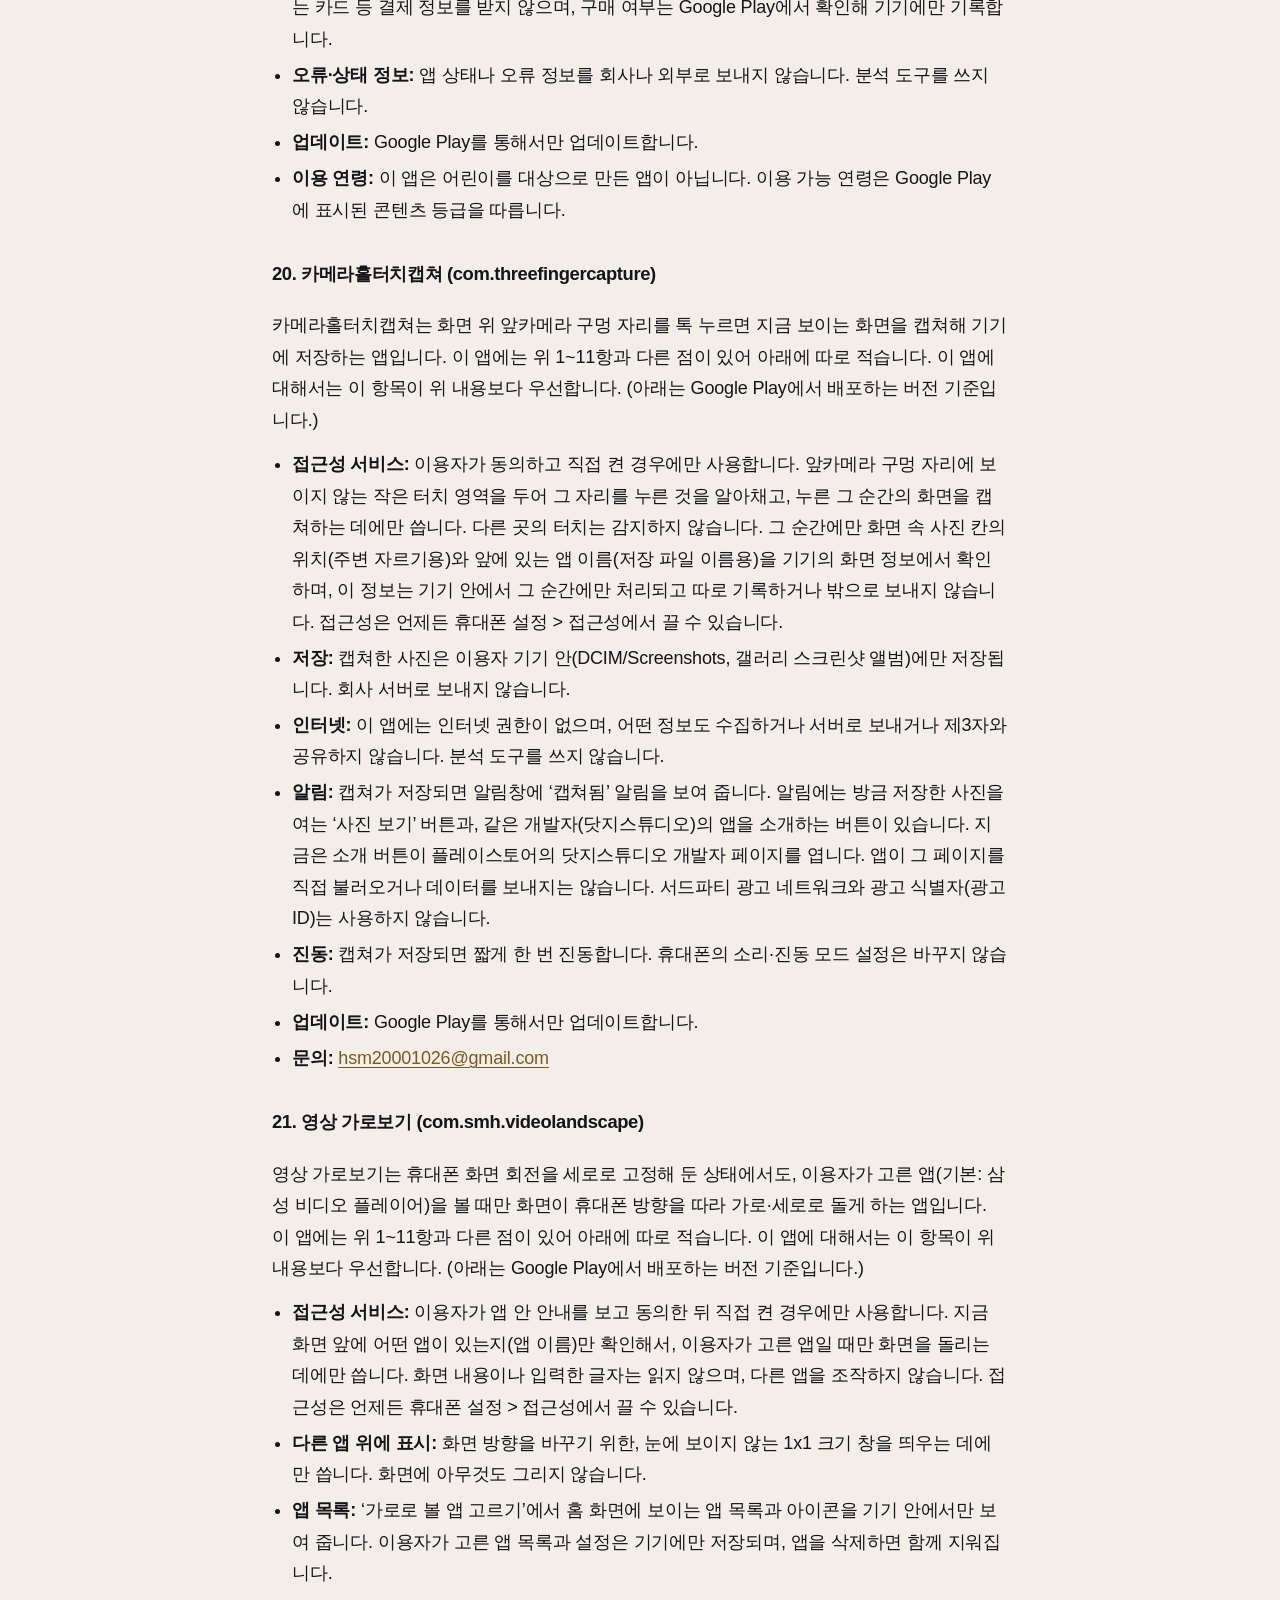
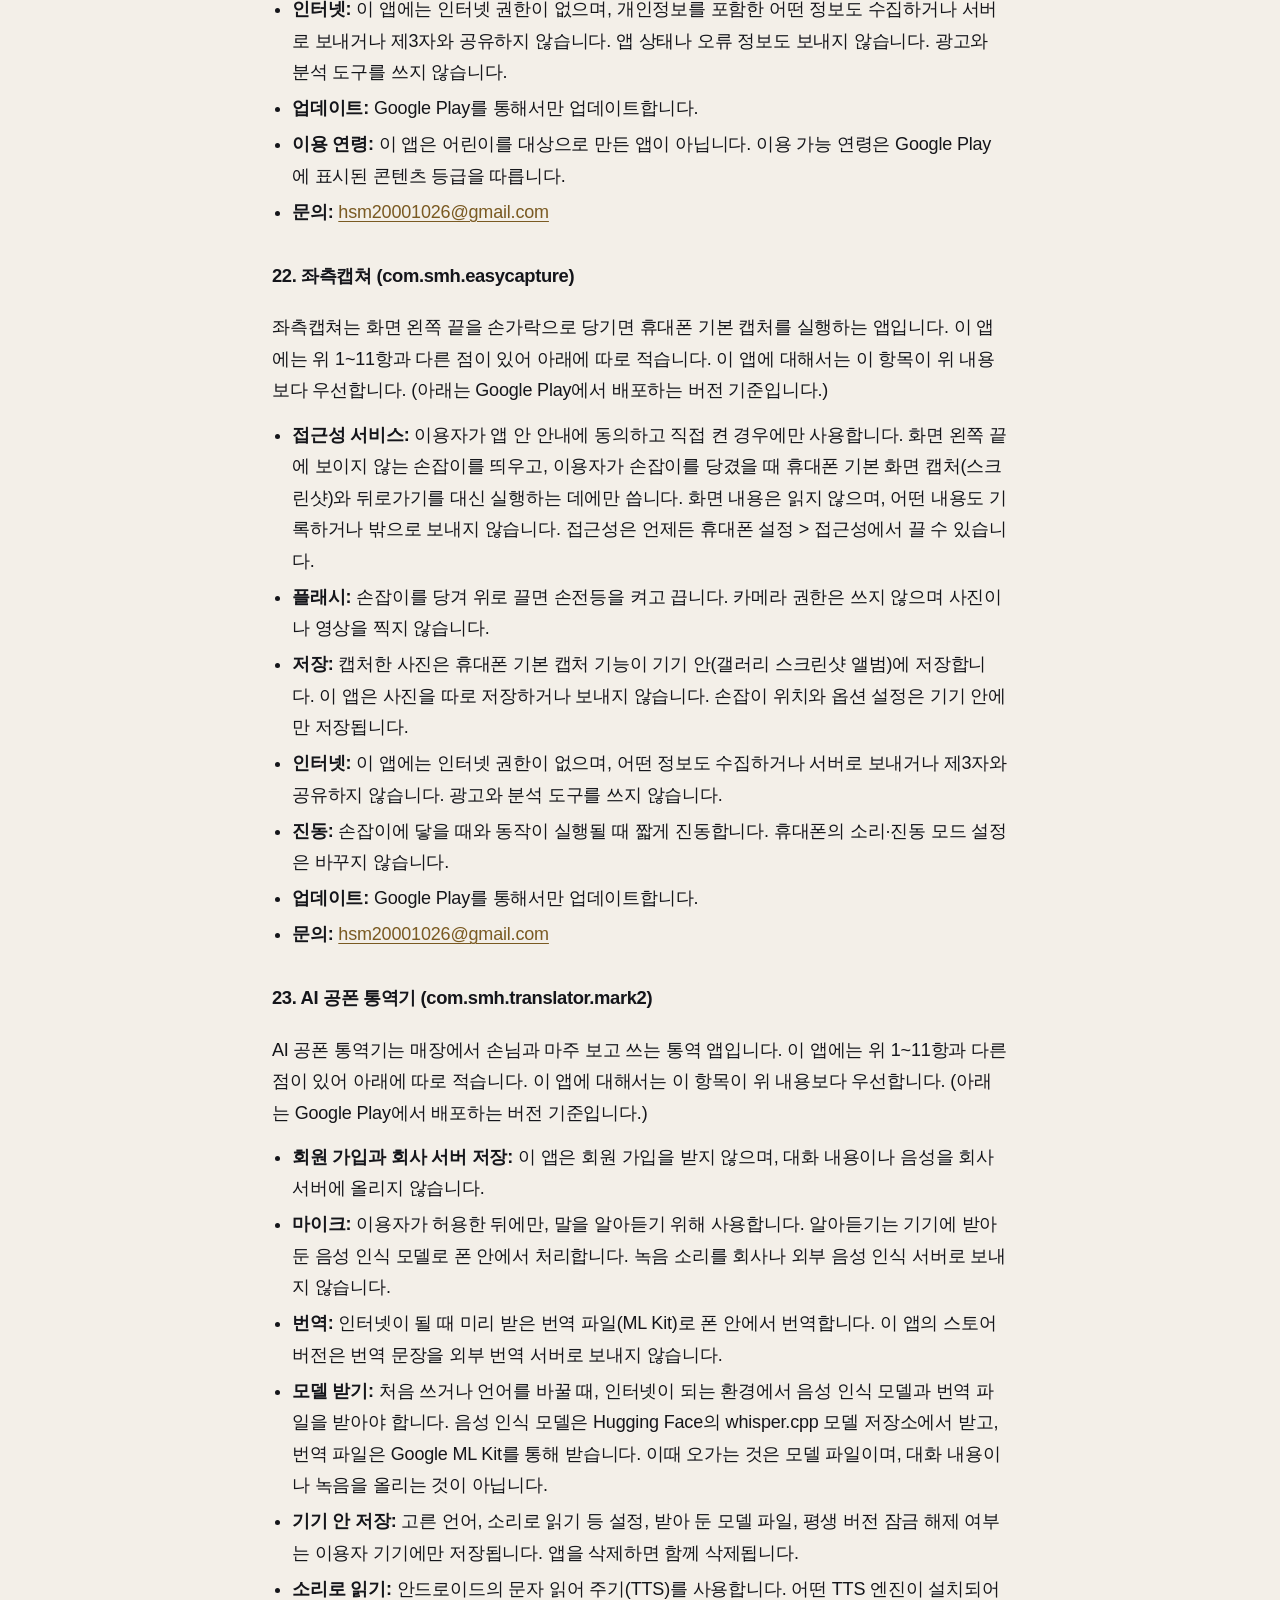
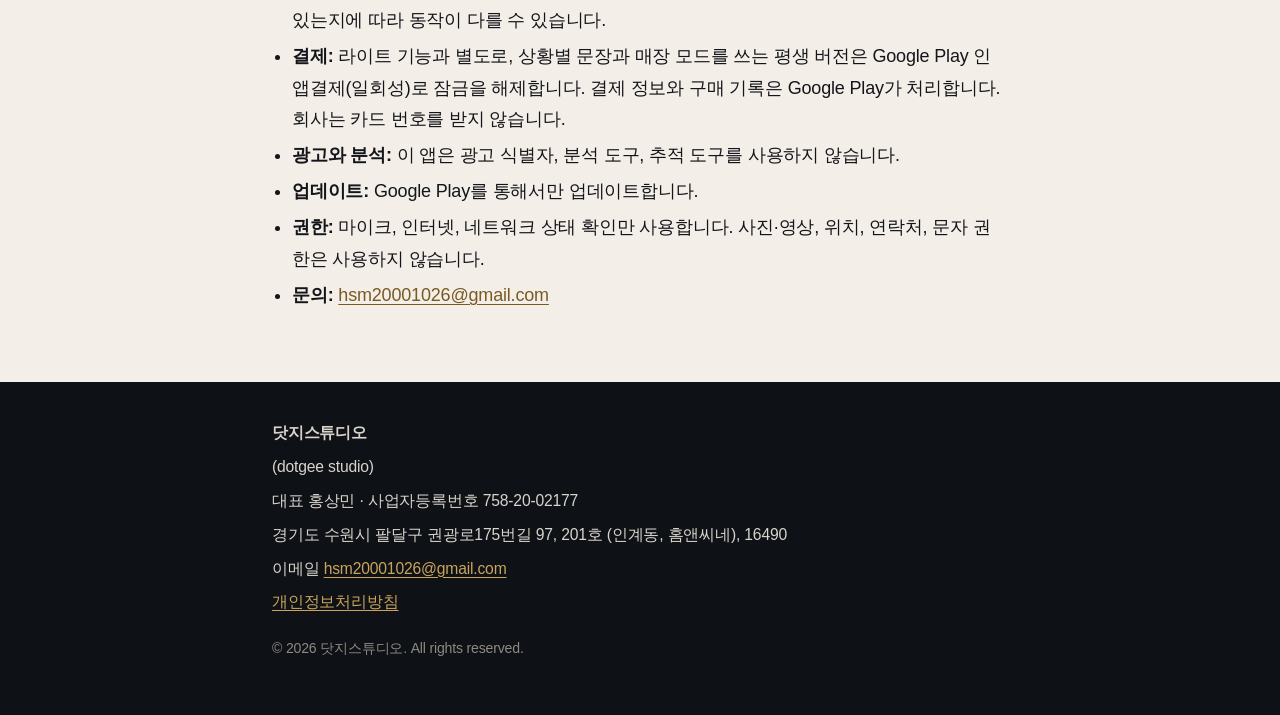
==== commit 6cdbd96a: "개인정보처리방침: AI 공폰 통역기(23항) 추가" ====
--- a/privacy.html
+++ b/privacy.html
@@ -32,7 +32,7 @@
       <div class="wrap">
         <p class="kicker">Privacy</p>
         <h1>개인정보처리방침</h1>
-        <p class="updated">시행일: 2026년 11월 16일 · 최종 변경일: 2026년 11월 23일</p>
+        <p class="updated">시행일: 2026년 11월 16일 · 최종 변경일: 2026년 11월 26일</p>
       </div>
     </section>
 
@@ -219,6 +219,21 @@
           <li><strong>인터넷:</strong> 이 앱에는 인터넷 권한이 없으며, 어떤 정보도 수집하거나 서버로 보내거나 제3자와 공유하지 않습니다. 광고와 분석 도구를 쓰지 않습니다.</li>
           <li><strong>진동:</strong> 손잡이에 닿을 때와 동작이 실행될 때 짧게 진동합니다. 휴대폰의 소리·진동 모드 설정은 바꾸지 않습니다.</li>
           <li><strong>업데이트:</strong> Google Play를 통해서만 업데이트합니다.</li>
+          <li><strong>문의:</strong> <a href="mailto:hsm20001026@gmail.com">hsm20001026@gmail.com</a></li>
+        </ul>
+        <h2 id="translator-mark2">23. AI 공폰 통역기 (com.smh.translator.mark2)</h2>
+        <p>AI 공폰 통역기는 매장에서 손님과 마주 보고 쓰는 통역 앱입니다. 이 앱에는 위 1~11항과 다른 점이 있어 아래에 따로 적습니다. 이 앱에 대해서는 이 항목이 위 내용보다 우선합니다. (아래는 Google Play에서 배포하는 버전 기준입니다.)</p>
+        <ul>
+          <li><strong>회원 가입과 회사 서버 저장:</strong> 이 앱은 회원 가입을 받지 않으며, 대화 내용이나 음성을 회사 서버에 올리지 않습니다.</li>
+          <li><strong>마이크:</strong> 이용자가 허용한 뒤에만, 말을 알아듣기 위해 사용합니다. 알아듣기는 기기에 받아 둔 음성 인식 모델로 폰 안에서 처리합니다. 녹음 소리를 회사나 외부 음성 인식 서버로 보내지 않습니다.</li>
+          <li><strong>번역:</strong> 인터넷이 될 때 미리 받은 번역 파일(ML Kit)로 폰 안에서 번역합니다. 이 앱의 스토어 버전은 번역 문장을 외부 번역 서버로 보내지 않습니다.</li>
+          <li><strong>모델 받기:</strong> 처음 쓰거나 언어를 바꿀 때, 인터넷이 되는 환경에서 음성 인식 모델과 번역 파일을 받아야 합니다. 음성 인식 모델은 Hugging Face의 whisper.cpp 모델 저장소에서 받고, 번역 파일은 Google ML Kit를 통해 받습니다. 이때 오가는 것은 모델 파일이며, 대화 내용이나 녹음을 올리는 것이 아닙니다.</li>
+          <li><strong>기기 안 저장:</strong> 고른 언어, 소리로 읽기 등 설정, 받아 둔 모델 파일, 평생 버전 잠금 해제 여부는 이용자 기기에만 저장됩니다. 앱을 삭제하면 함께 삭제됩니다.</li>
+          <li><strong>소리로 읽기:</strong> 안드로이드의 문자 읽어 주기(TTS)를 사용합니다. 어떤 TTS 엔진이 설치되어 있는지에 따라 동작이 다를 수 있습니다.</li>
+          <li><strong>결제:</strong> 라이트 기능과 별도로, 상황별 문장과 매장 모드를 쓰는 평생 버전은 Google Play 인앱결제(일회성)로 잠금을 해제합니다. 결제 정보와 구매 기록은 Google Play가 처리합니다. 회사는 카드 번호를 받지 않습니다.</li>
+          <li><strong>광고와 분석:</strong> 이 앱은 광고 식별자, 분석 도구, 추적 도구를 사용하지 않습니다.</li>
+          <li><strong>업데이트:</strong> Google Play를 통해서만 업데이트합니다.</li>
+          <li><strong>권한:</strong> 마이크, 인터넷, 네트워크 상태 확인만 사용합니다. 사진·영상, 위치, 연락처, 문자 권한은 사용하지 않습니다.</li>
           <li><strong>문의:</strong> <a href="mailto:hsm20001026@gmail.com">hsm20001026@gmail.com</a></li>
         </ul>
       </div>
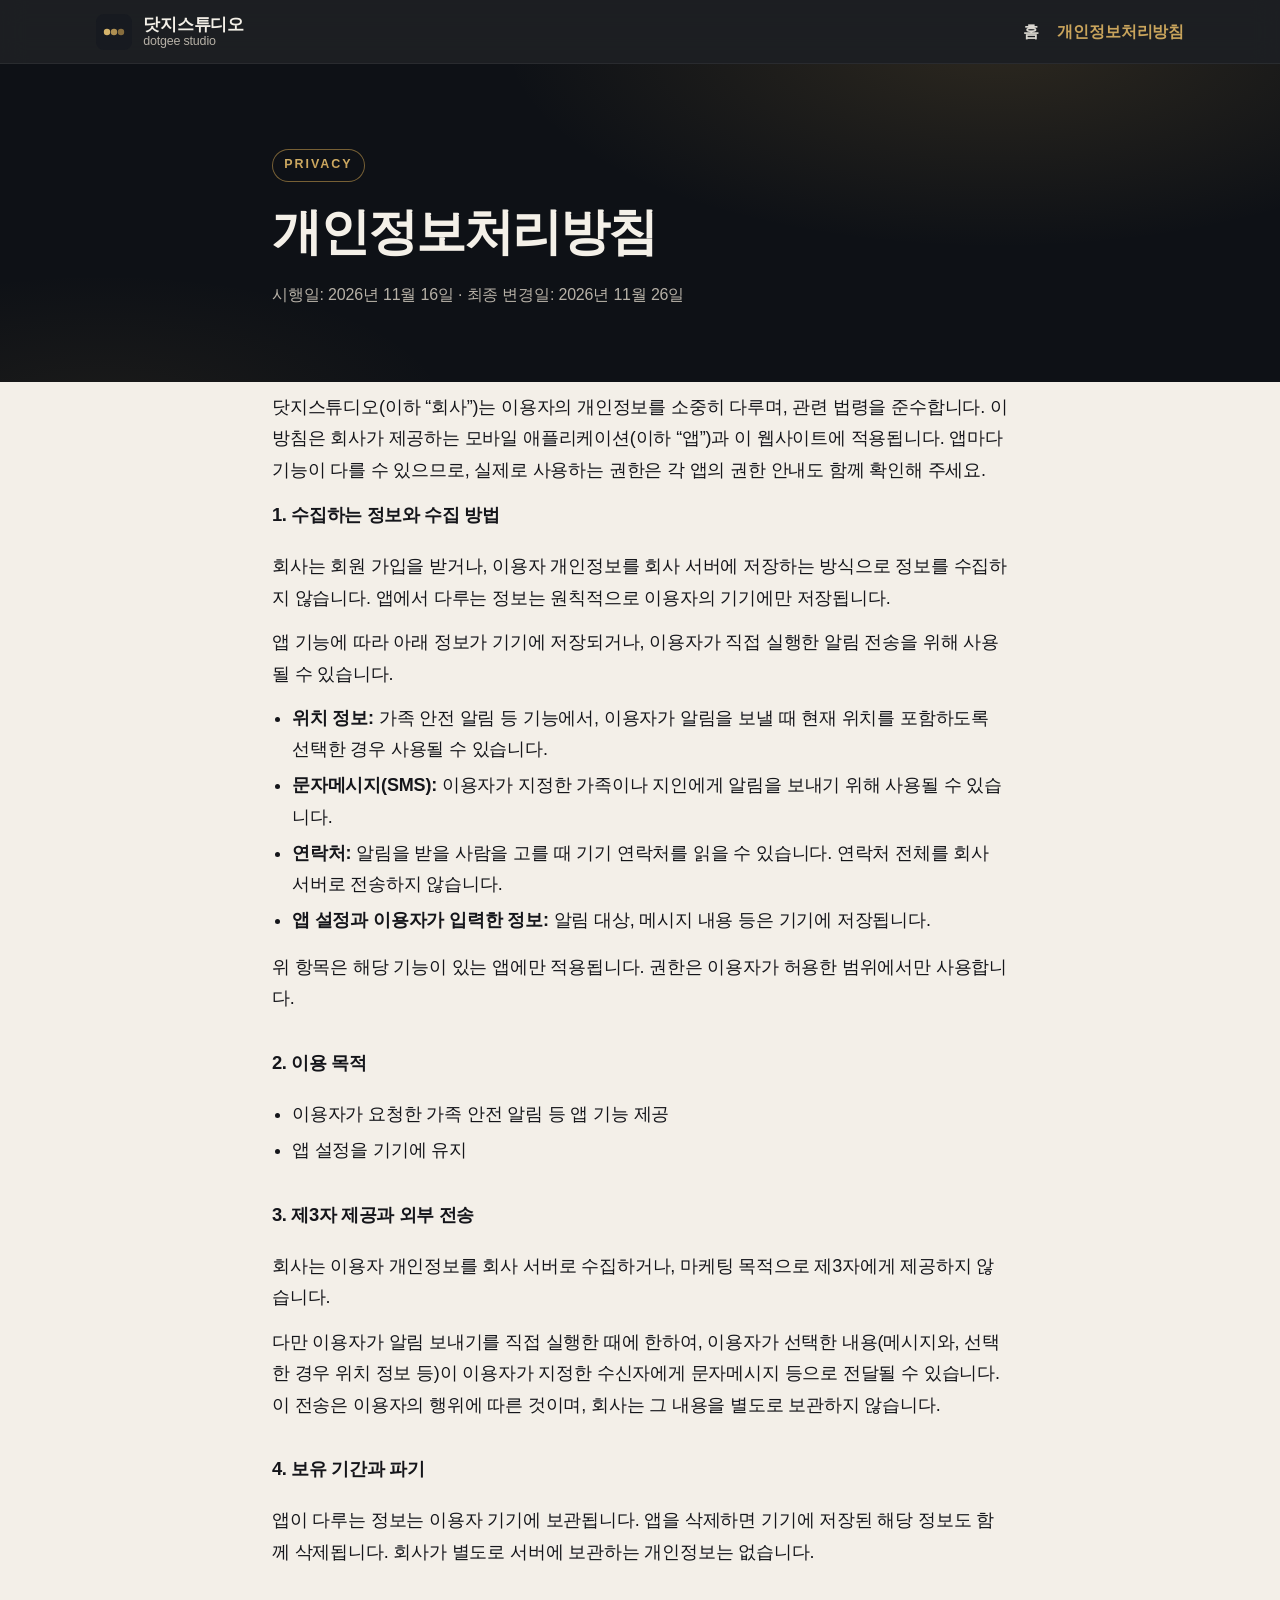
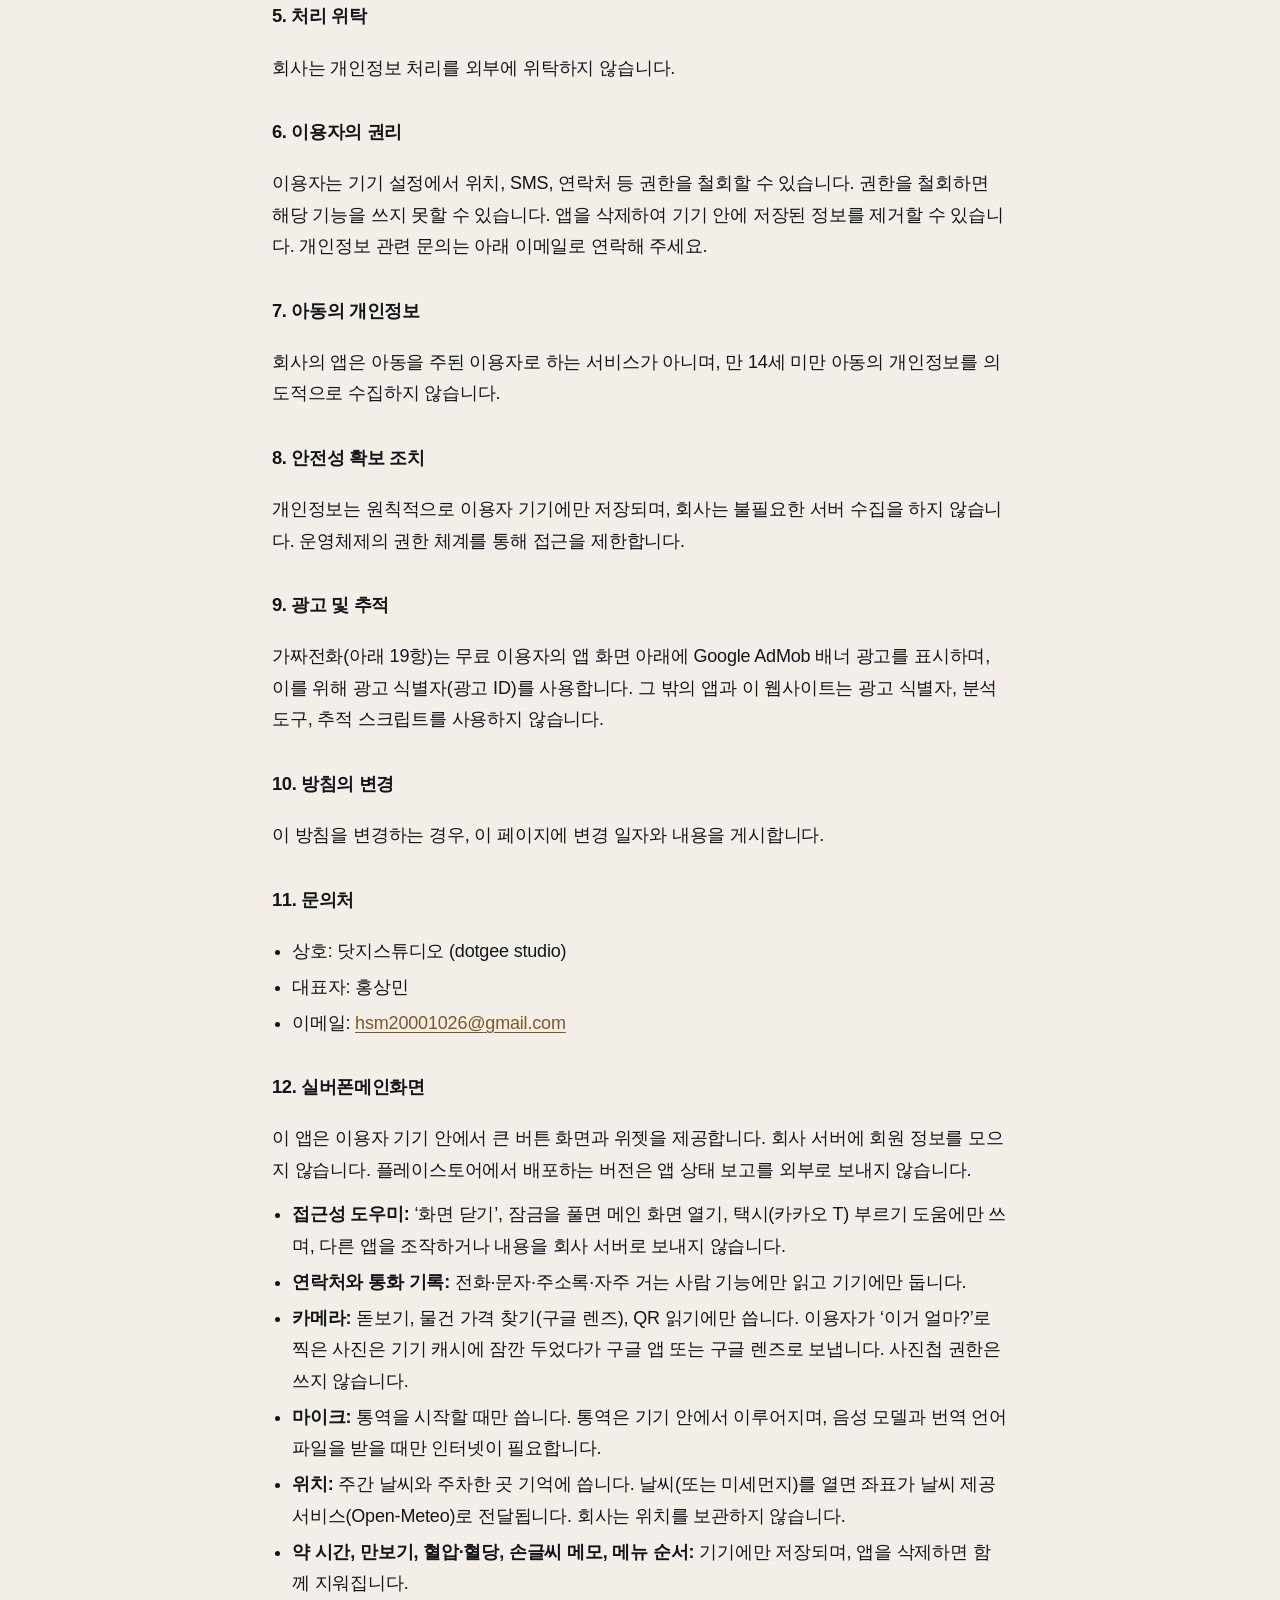
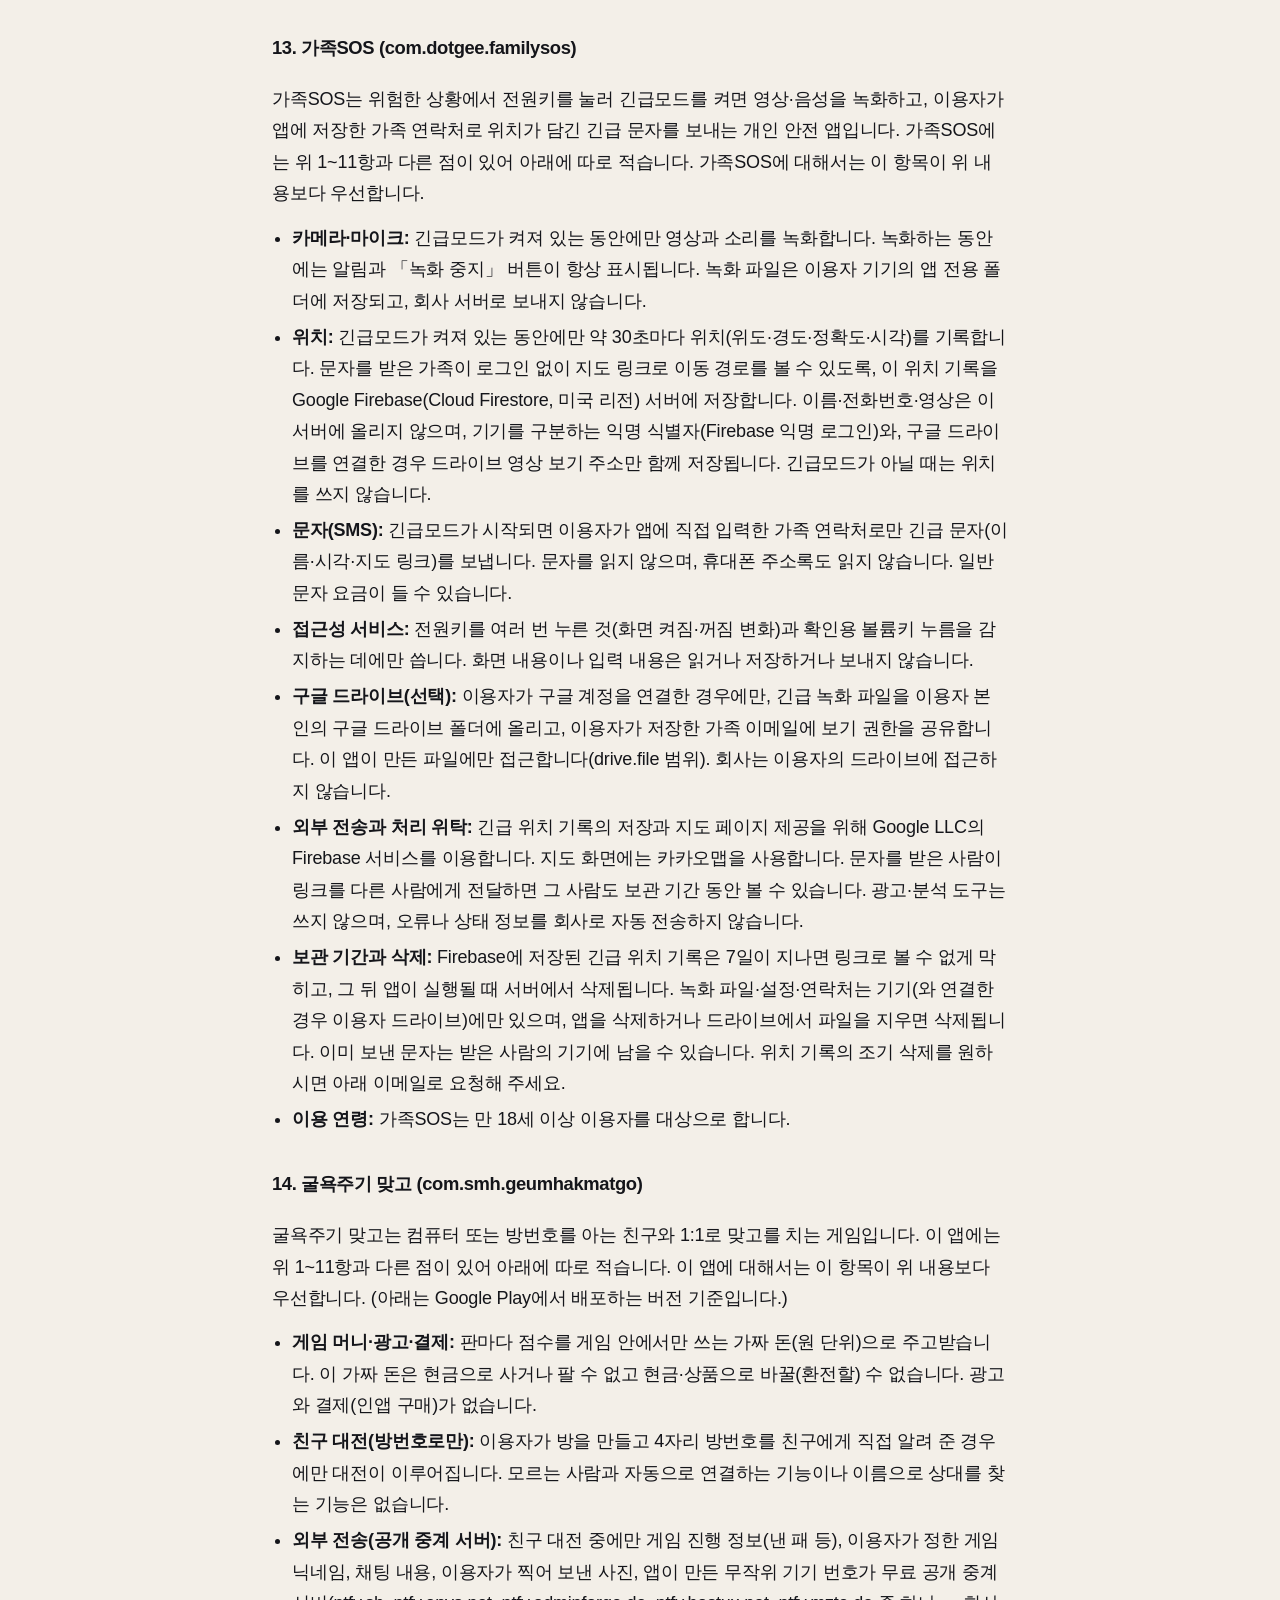
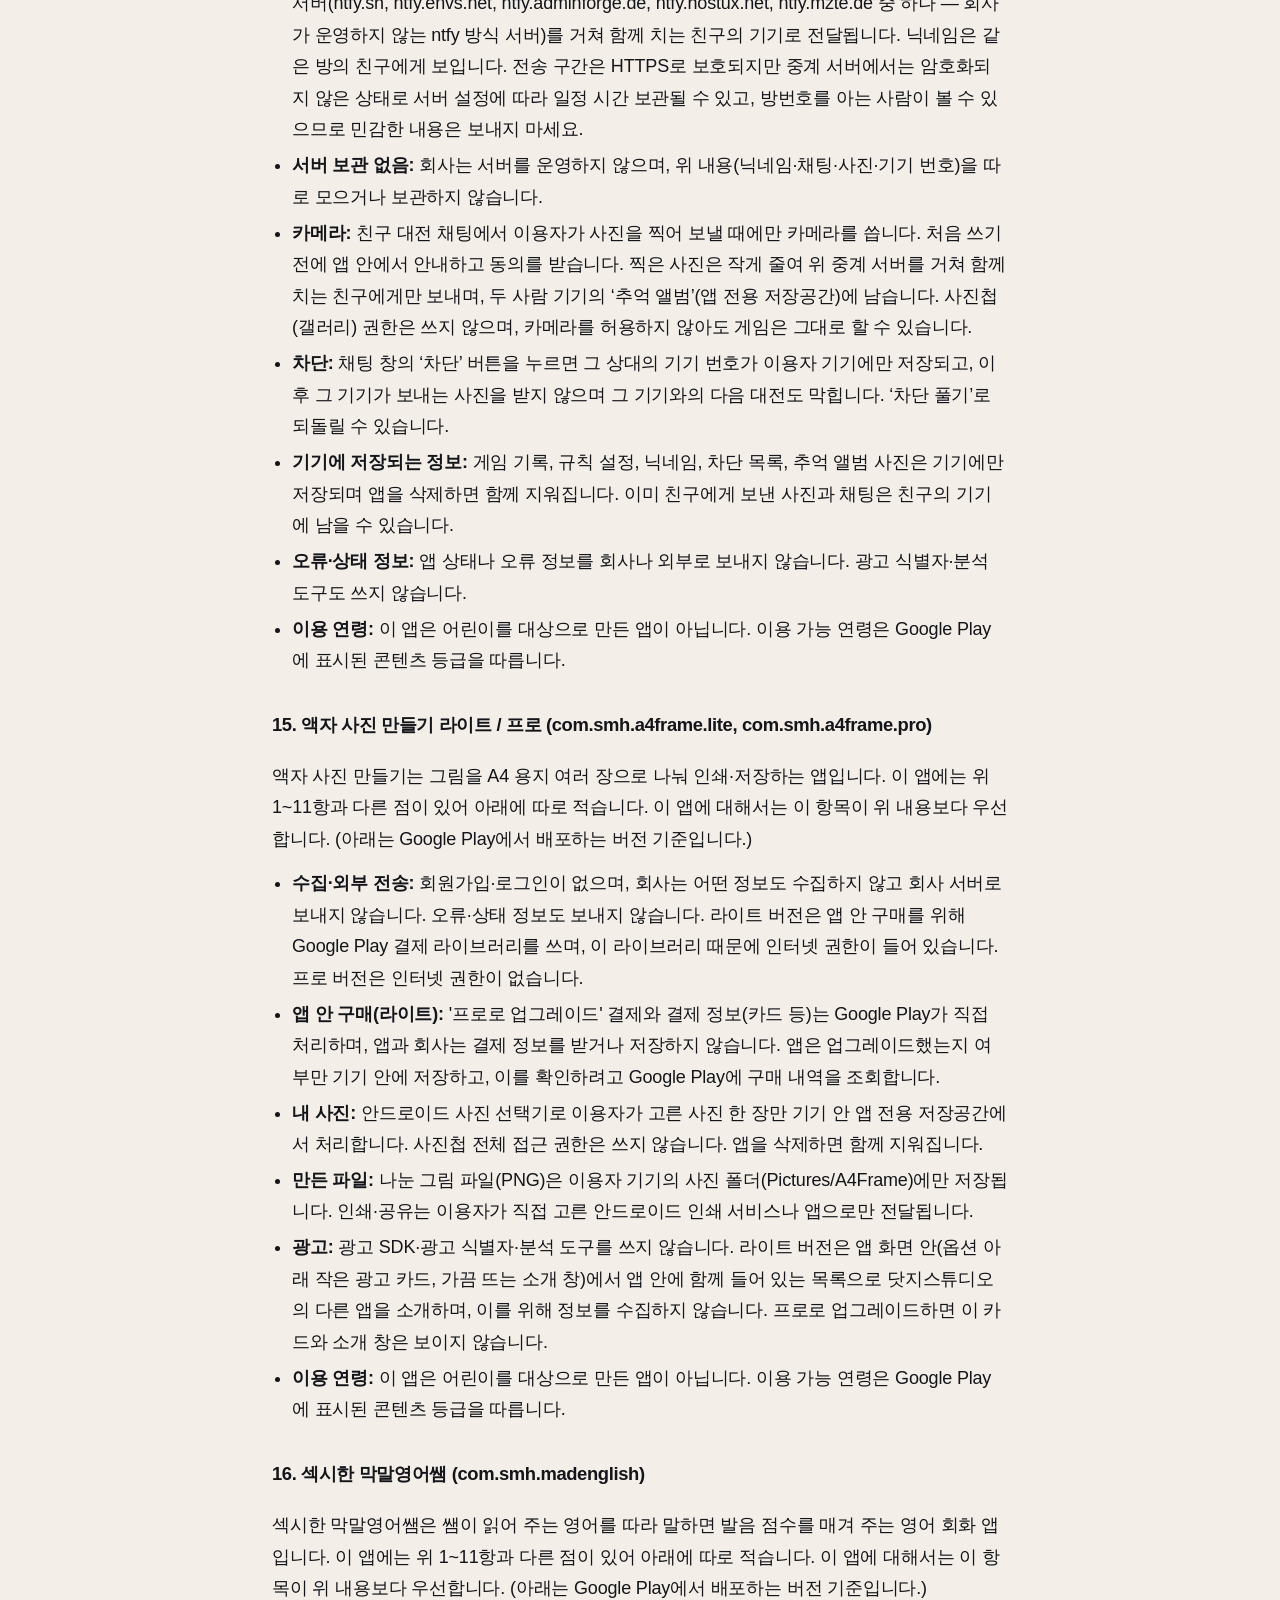
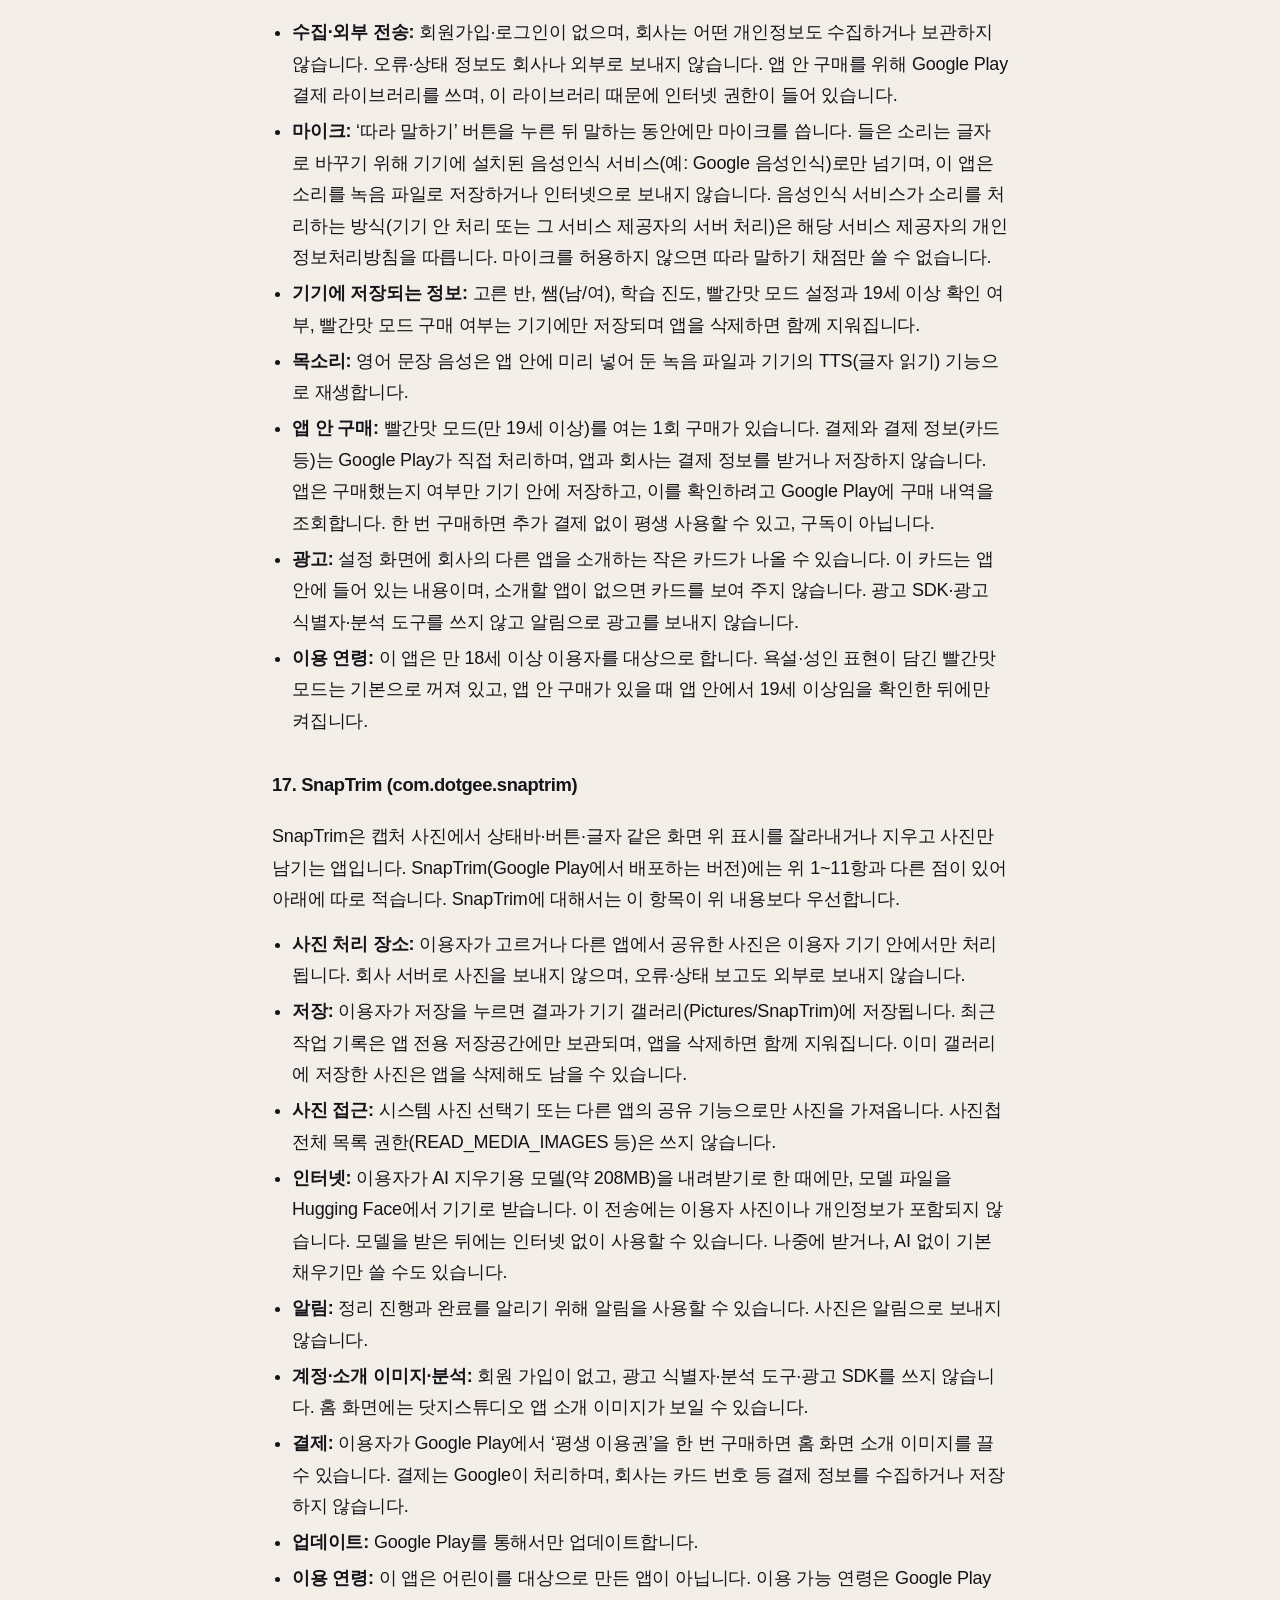
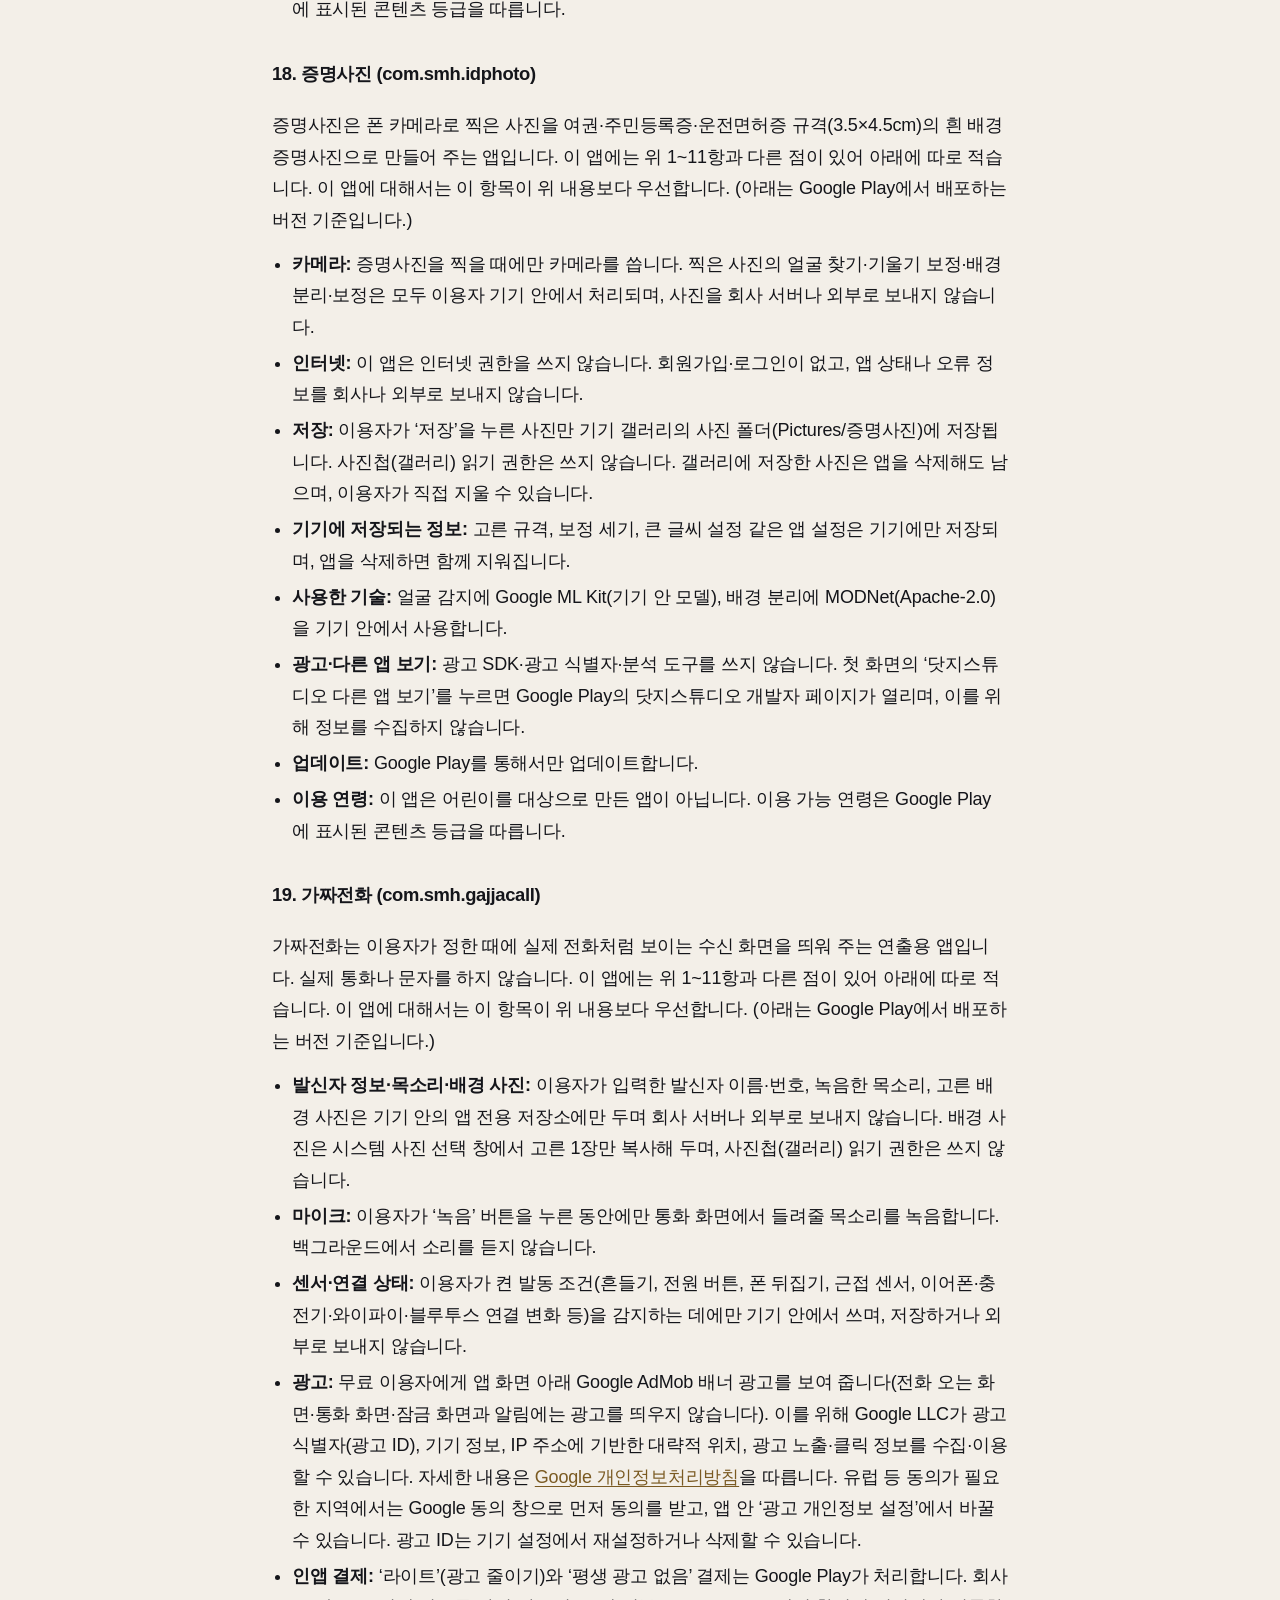
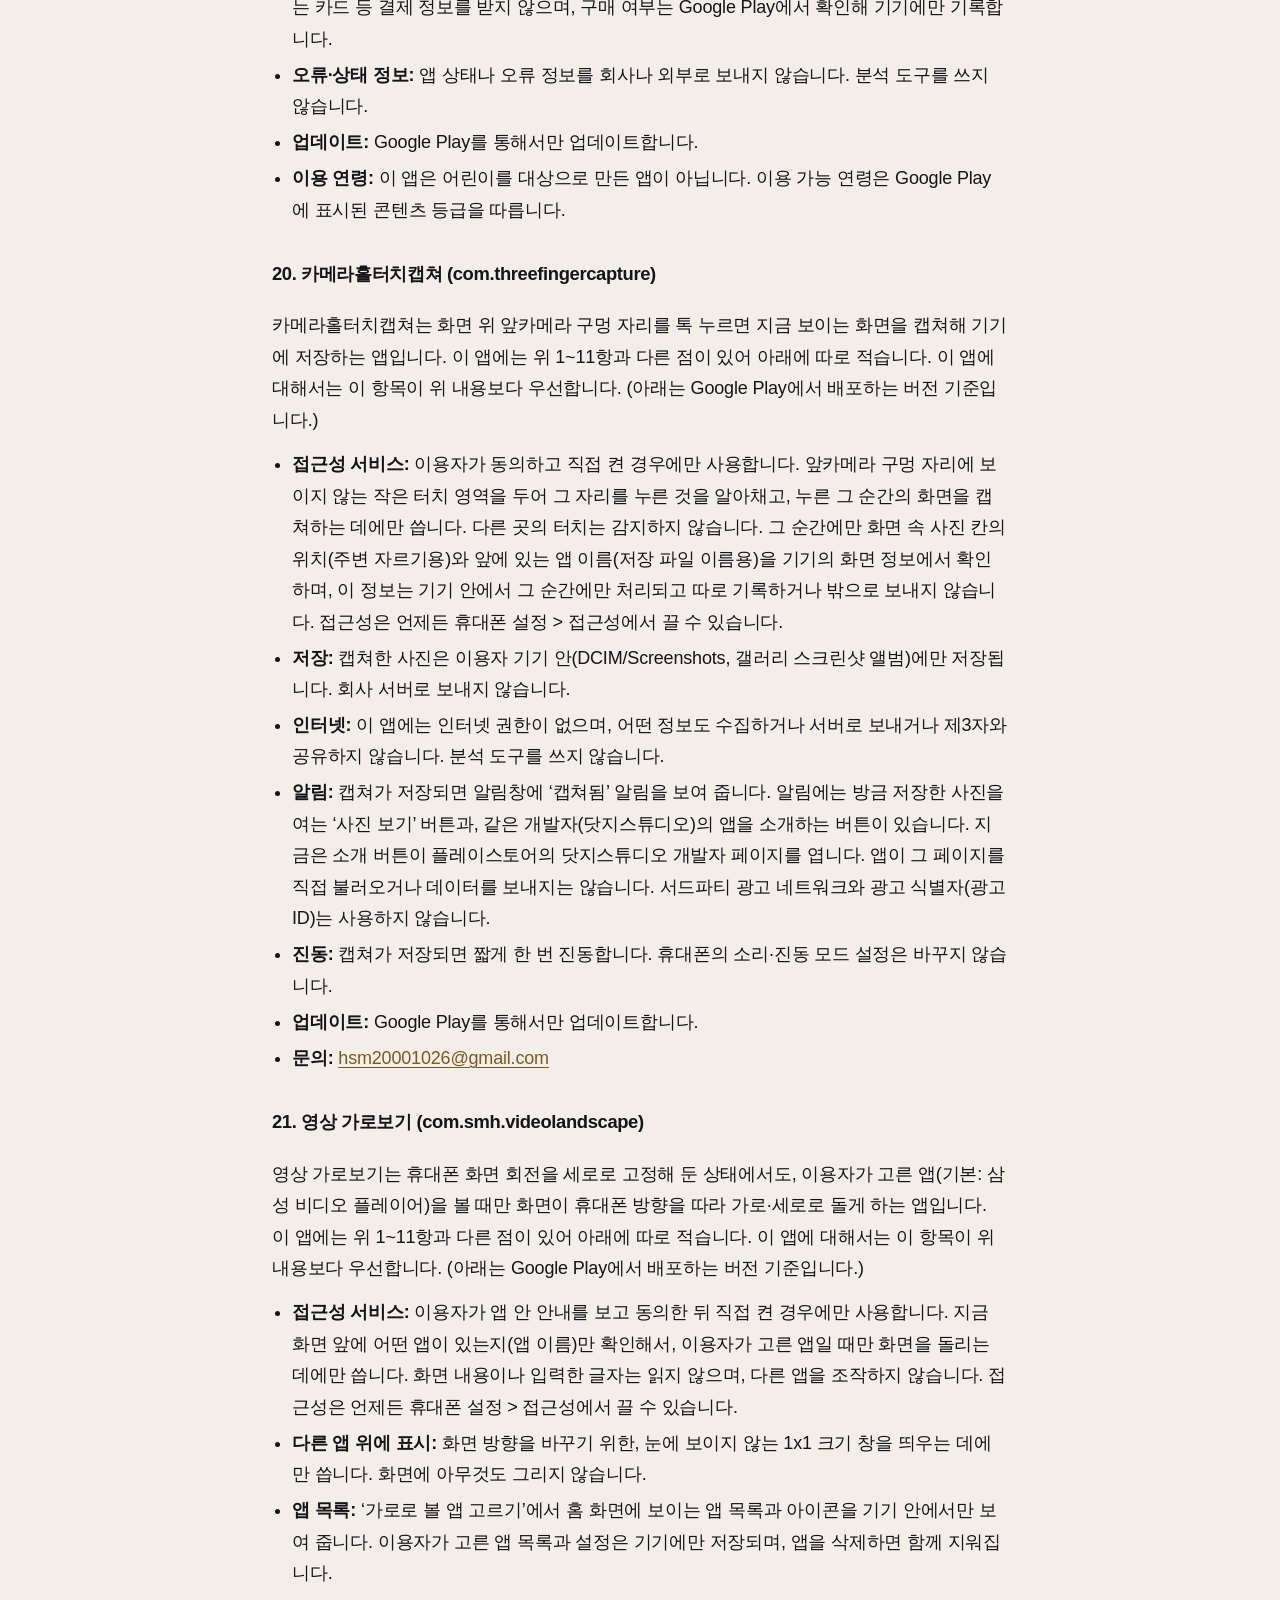
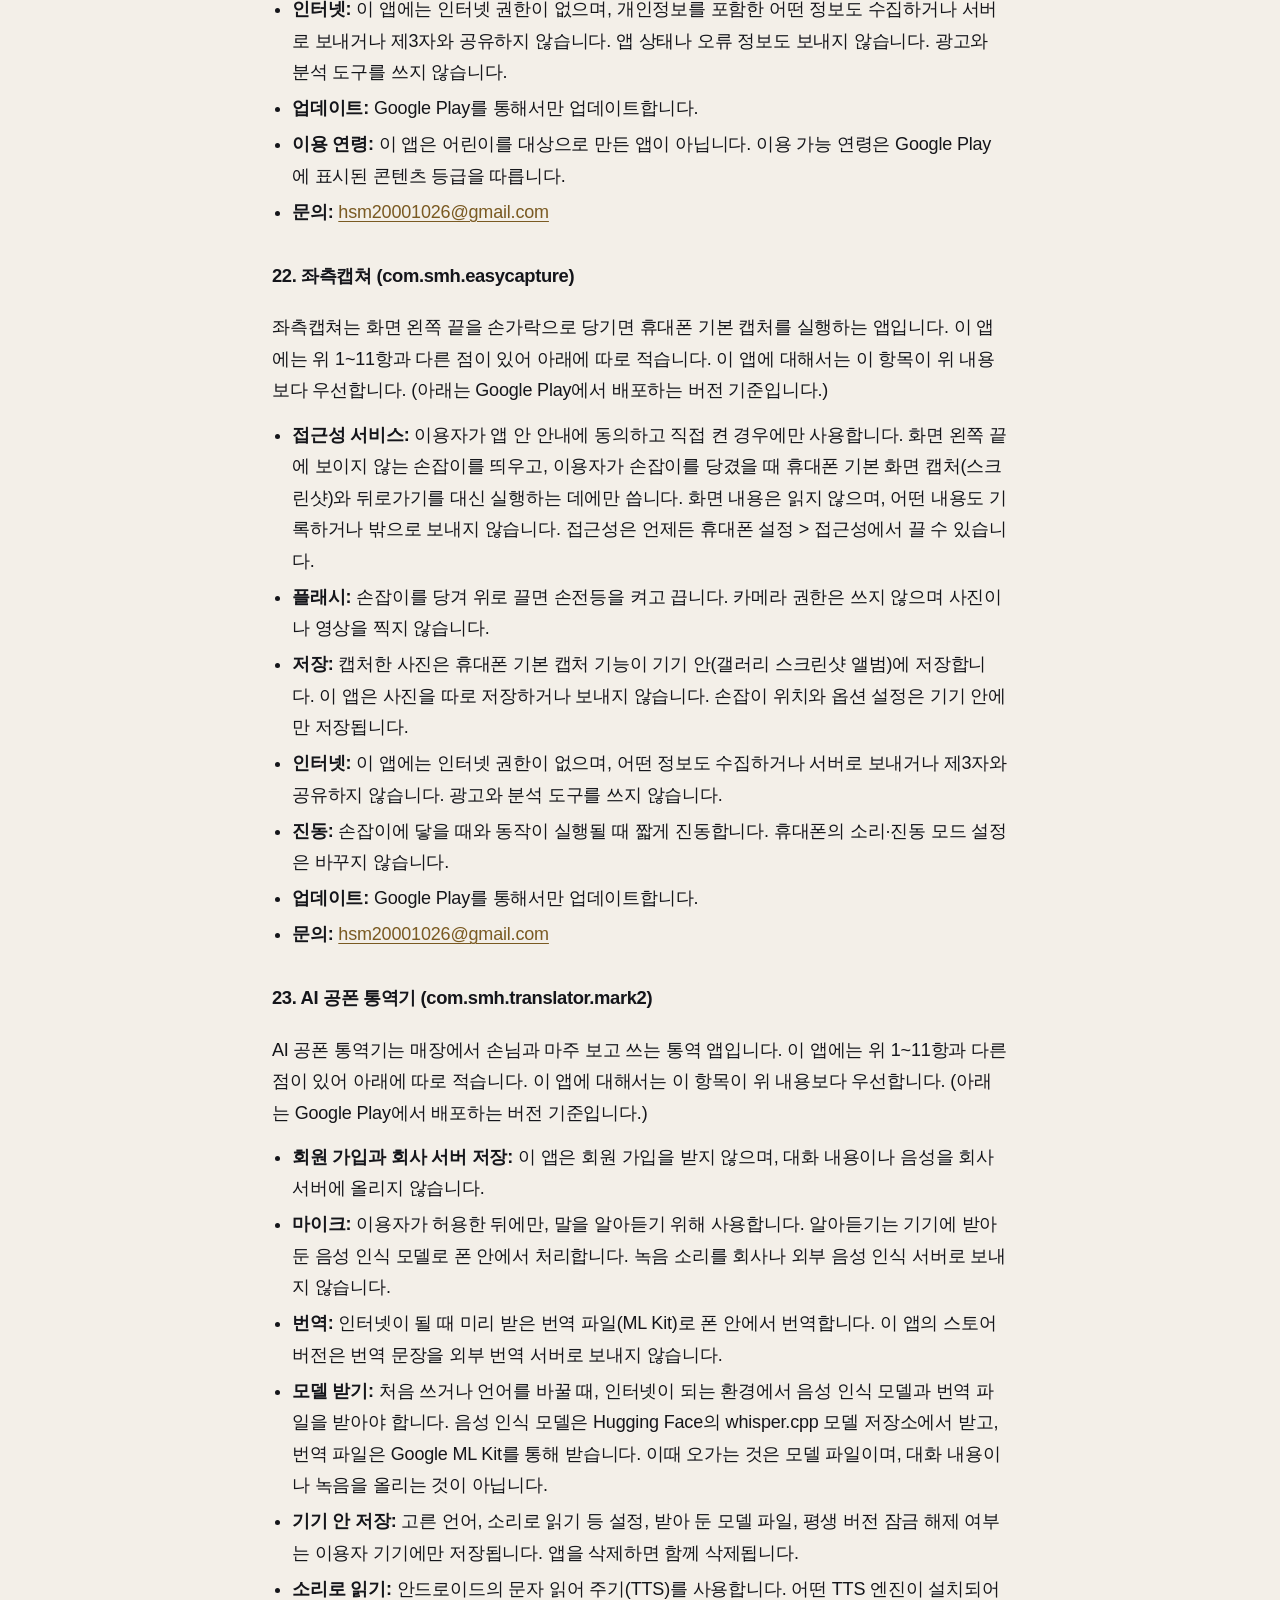
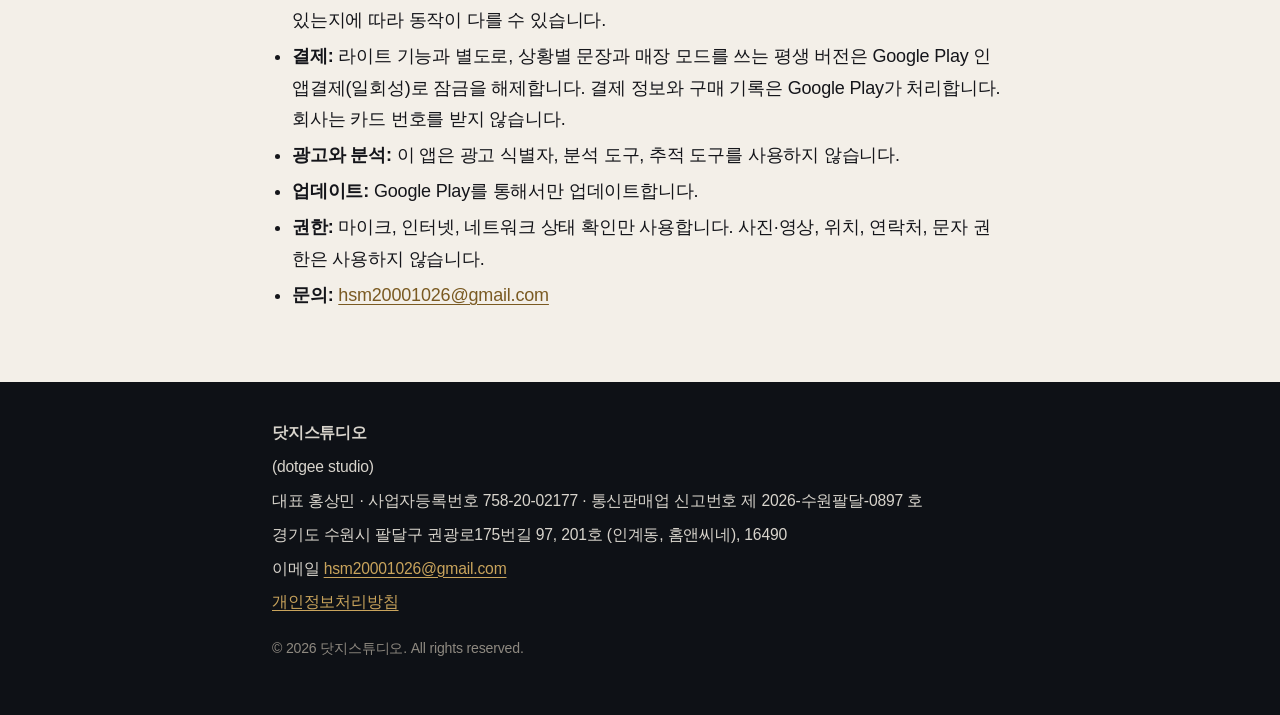
==== commit 9caede5b: "막말영어쌤: 일반 990원·빨간맛 모드 1,990원, 통신판매업 신고번호 추가" ====
--- a/privacy.html
+++ b/privacy.html
@@ -142,11 +142,11 @@
         <ul>
           <li><strong>수집·외부 전송:</strong> 회원가입·로그인이 없으며, 회사는 어떤 개인정보도 수집하거나 보관하지 않습니다. 오류·상태 정보도 회사나 외부로 보내지 않습니다. 앱 안 구매를 위해 Google Play 결제 라이브러리를 쓰며, 이 라이브러리 때문에 인터넷 권한이 들어 있습니다.</li>
           <li><strong>마이크:</strong> ‘따라 말하기’ 버튼을 누른 뒤 말하는 동안에만 마이크를 씁니다. 들은 소리는 글자로 바꾸기 위해 기기에 설치된 음성인식 서비스(예: Google 음성인식)로만 넘기며, 이 앱은 소리를 녹음 파일로 저장하거나 인터넷으로 보내지 않습니다. 음성인식 서비스가 소리를 처리하는 방식(기기 안 처리 또는 그 서비스 제공자의 서버 처리)은 해당 서비스 제공자의 개인정보처리방침을 따릅니다. 마이크를 허용하지 않으면 따라 말하기 채점만 쓸 수 없습니다.</li>
-          <li><strong>기기에 저장되는 정보:</strong> 고른 반, 쌤(남/여), 학습 진도, 19금 모드 설정과 19세 이상 확인 여부, 평생 이용권 구매 여부는 기기에만 저장되며 앱을 삭제하면 함께 지워집니다.</li>
+          <li><strong>기기에 저장되는 정보:</strong> 고른 반, 쌤(남/여), 학습 진도, 빨간맛 모드 설정과 19세 이상 확인 여부, 빨간맛 모드 구매 여부는 기기에만 저장되며 앱을 삭제하면 함께 지워집니다.</li>
           <li><strong>목소리:</strong> 영어 문장 음성은 앱 안에 미리 넣어 둔 녹음 파일과 기기의 TTS(글자 읽기) 기능으로 재생합니다.</li>
-          <li><strong>앱 안 구매:</strong> 고급반·프로반·19금 모드를 여는 ‘평생 이용권’(1회 구매)이 있습니다. 결제와 결제 정보(카드 등)는 Google Play가 직접 처리하며, 앱과 회사는 결제 정보를 받거나 저장하지 않습니다. 앱은 구매했는지 여부만 기기 안에 저장하고, 이를 확인하려고 Google Play에 구매 내역을 조회합니다.</li>
-          <li><strong>광고:</strong> 평생 이용권을 사지 않은 경우 앱 화면 안에 회사의 다른 앱이나 평생 이용권을 소개하는 작은 카드가 나옵니다. 이 카드는 앱 안에 들어 있는 내용이며, 광고 SDK·광고 식별자·분석 도구를 쓰지 않고 알림으로 광고를 보내지 않습니다.</li>
-          <li><strong>이용 연령:</strong> 이 앱은 만 18세 이상 이용자를 대상으로 합니다. 욕설·성인 표현이 담긴 19금 모드는 기본으로 꺼져 있고, 평생 이용권이 있을 때 앱 안에서 19세 이상임을 확인한 뒤에만 켜집니다.</li>
+          <li><strong>앱 안 구매:</strong> 빨간맛 모드(만 19세 이상)를 여는 1회 구매가 있습니다. 결제와 결제 정보(카드 등)는 Google Play가 직접 처리하며, 앱과 회사는 결제 정보를 받거나 저장하지 않습니다. 앱은 구매했는지 여부만 기기 안에 저장하고, 이를 확인하려고 Google Play에 구매 내역을 조회합니다. 한 번 구매하면 추가 결제 없이 평생 사용할 수 있고, 구독이 아닙니다.</li>
+          <li><strong>광고:</strong> 설정 화면에 회사의 다른 앱을 소개하는 작은 카드가 나올 수 있습니다. 이 카드는 앱 안에 들어 있는 내용이며, 소개할 앱이 없으면 카드를 보여 주지 않습니다. 광고 SDK·광고 식별자·분석 도구를 쓰지 않고 알림으로 광고를 보내지 않습니다.</li>
+          <li><strong>이용 연령:</strong> 이 앱은 만 18세 이상 이용자를 대상으로 합니다. 욕설·성인 표현이 담긴 빨간맛 모드는 기본으로 꺼져 있고, 앱 안 구매가 있을 때 앱 안에서 19세 이상임을 확인한 뒤에만 켜집니다.</li>
         </ul>
 
         <h2 id="snaptrim">17. SnapTrim (com.dotgee.snaptrim)</h2>
@@ -243,7 +243,7 @@
   <footer class="site-footer">
     <div class="wrap">
       <strong>닷지스튜디오</strong> (dotgee studio)
-      <span>대표 홍상민 · 사업자등록번호 758-20-02177</span>
+      <span>대표 홍상민 · 사업자등록번호 758-20-02177 · 통신판매업 신고번호 제 2026-수원팔달-0897 호</span>
       <span>경기도 수원시 팔달구 권광로175번길 97, 201호 (인계동, 홈앤씨네), 16490</span>
       <span>이메일 <a href="mailto:hsm20001026@gmail.com">hsm20001026@gmail.com</a></span>
       <span><a href="privacy.html">개인정보처리방침</a></span>
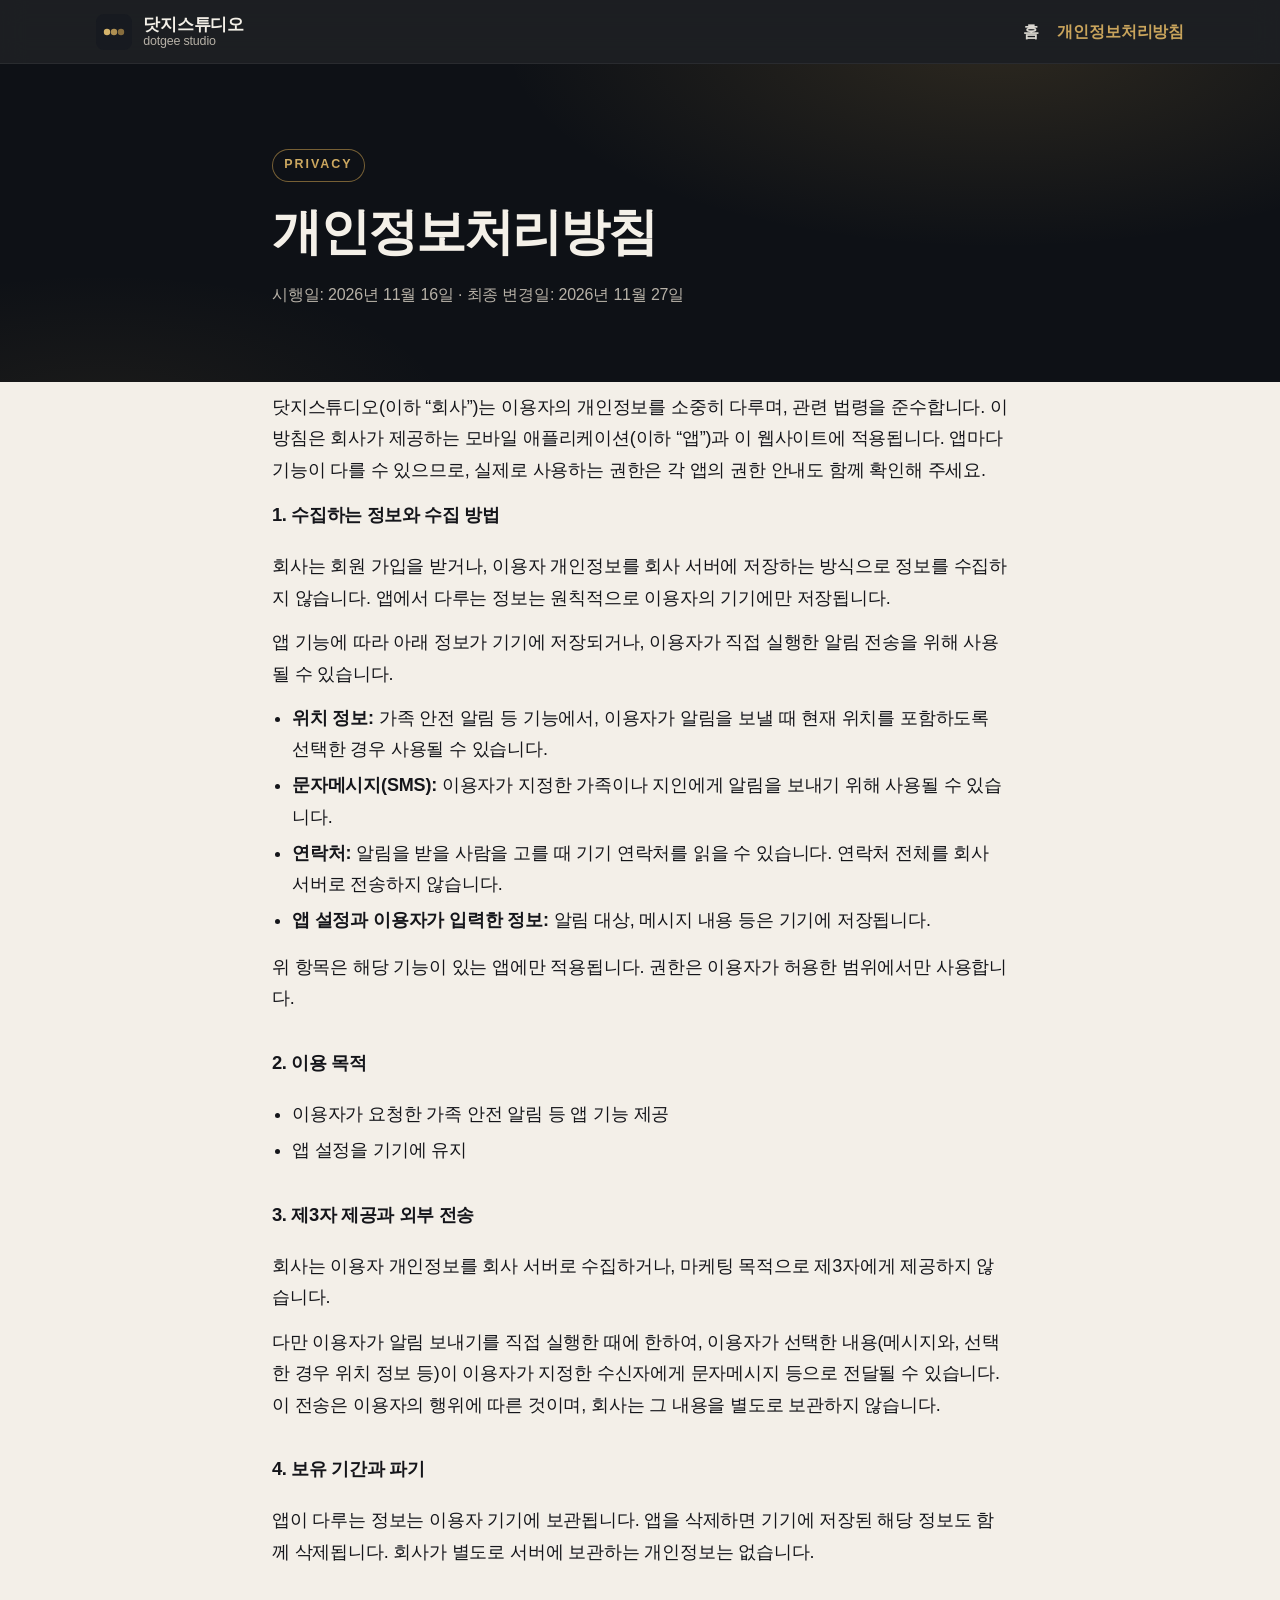
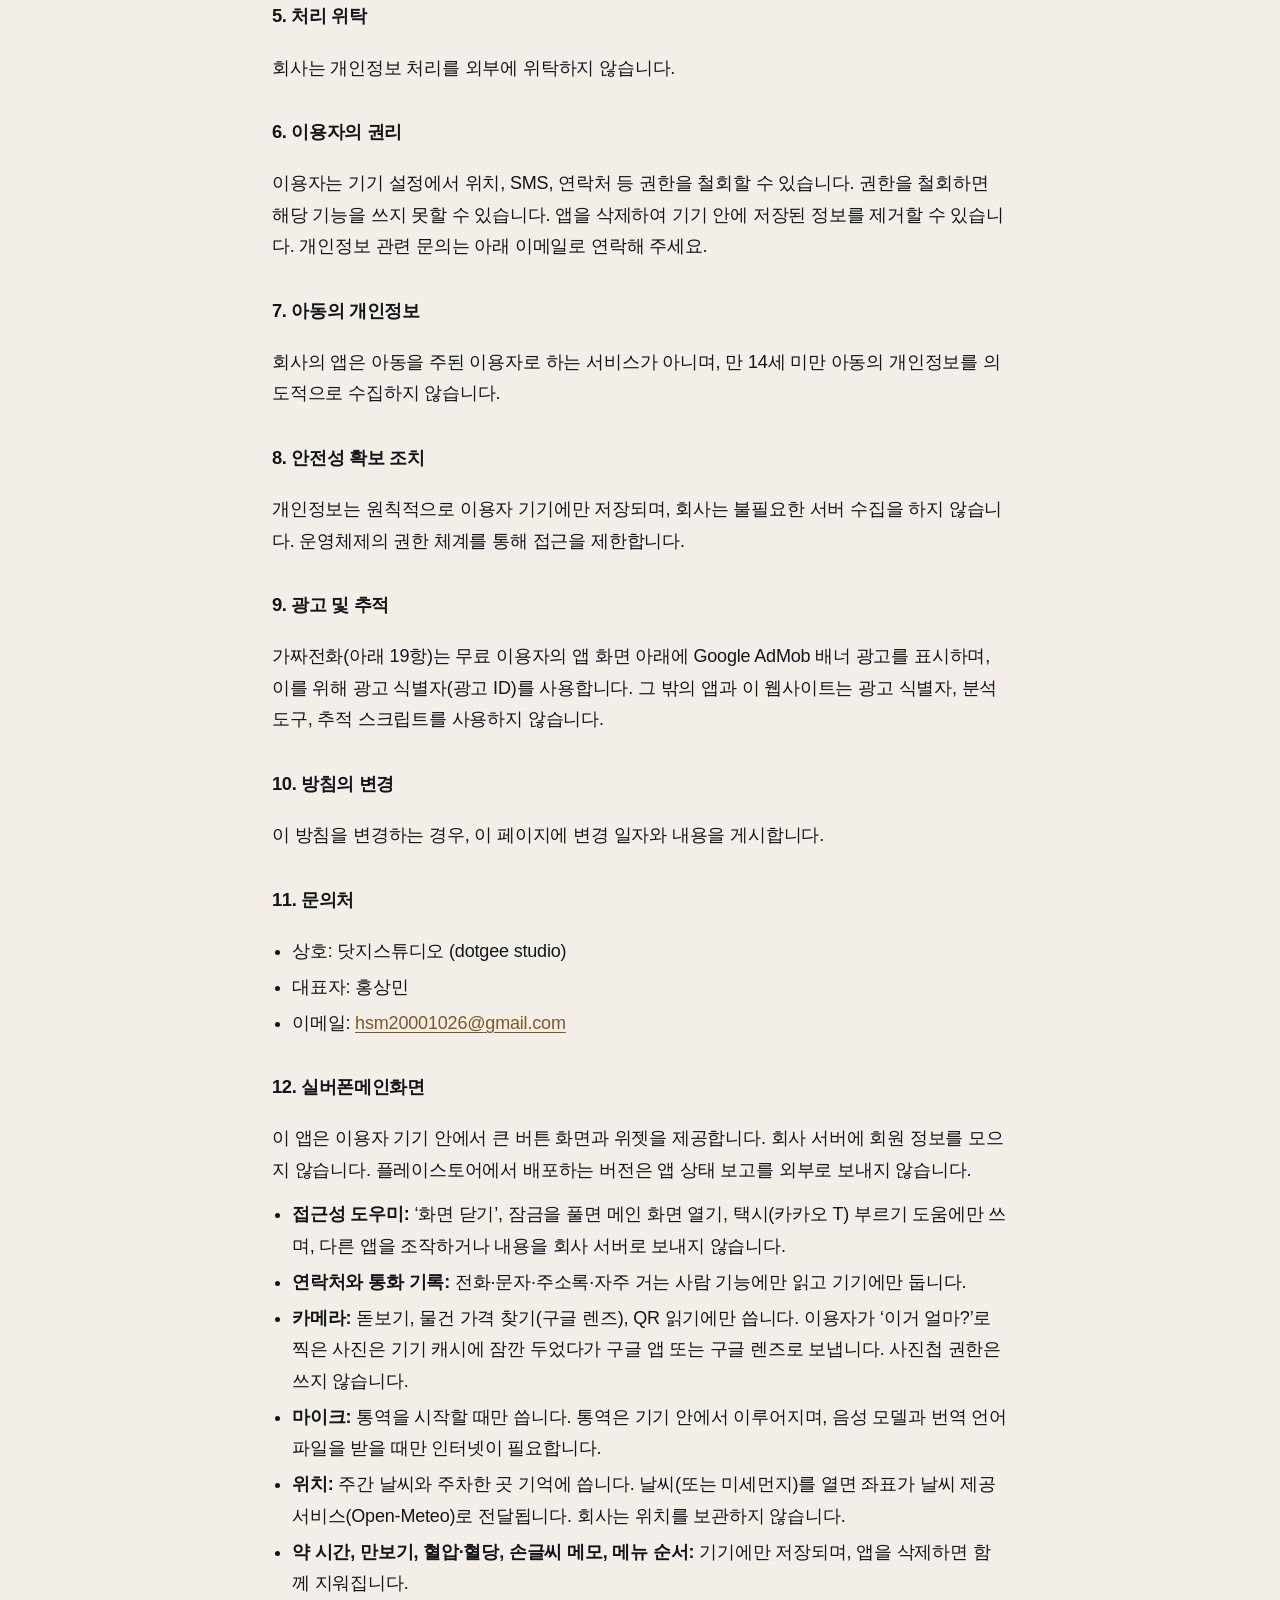
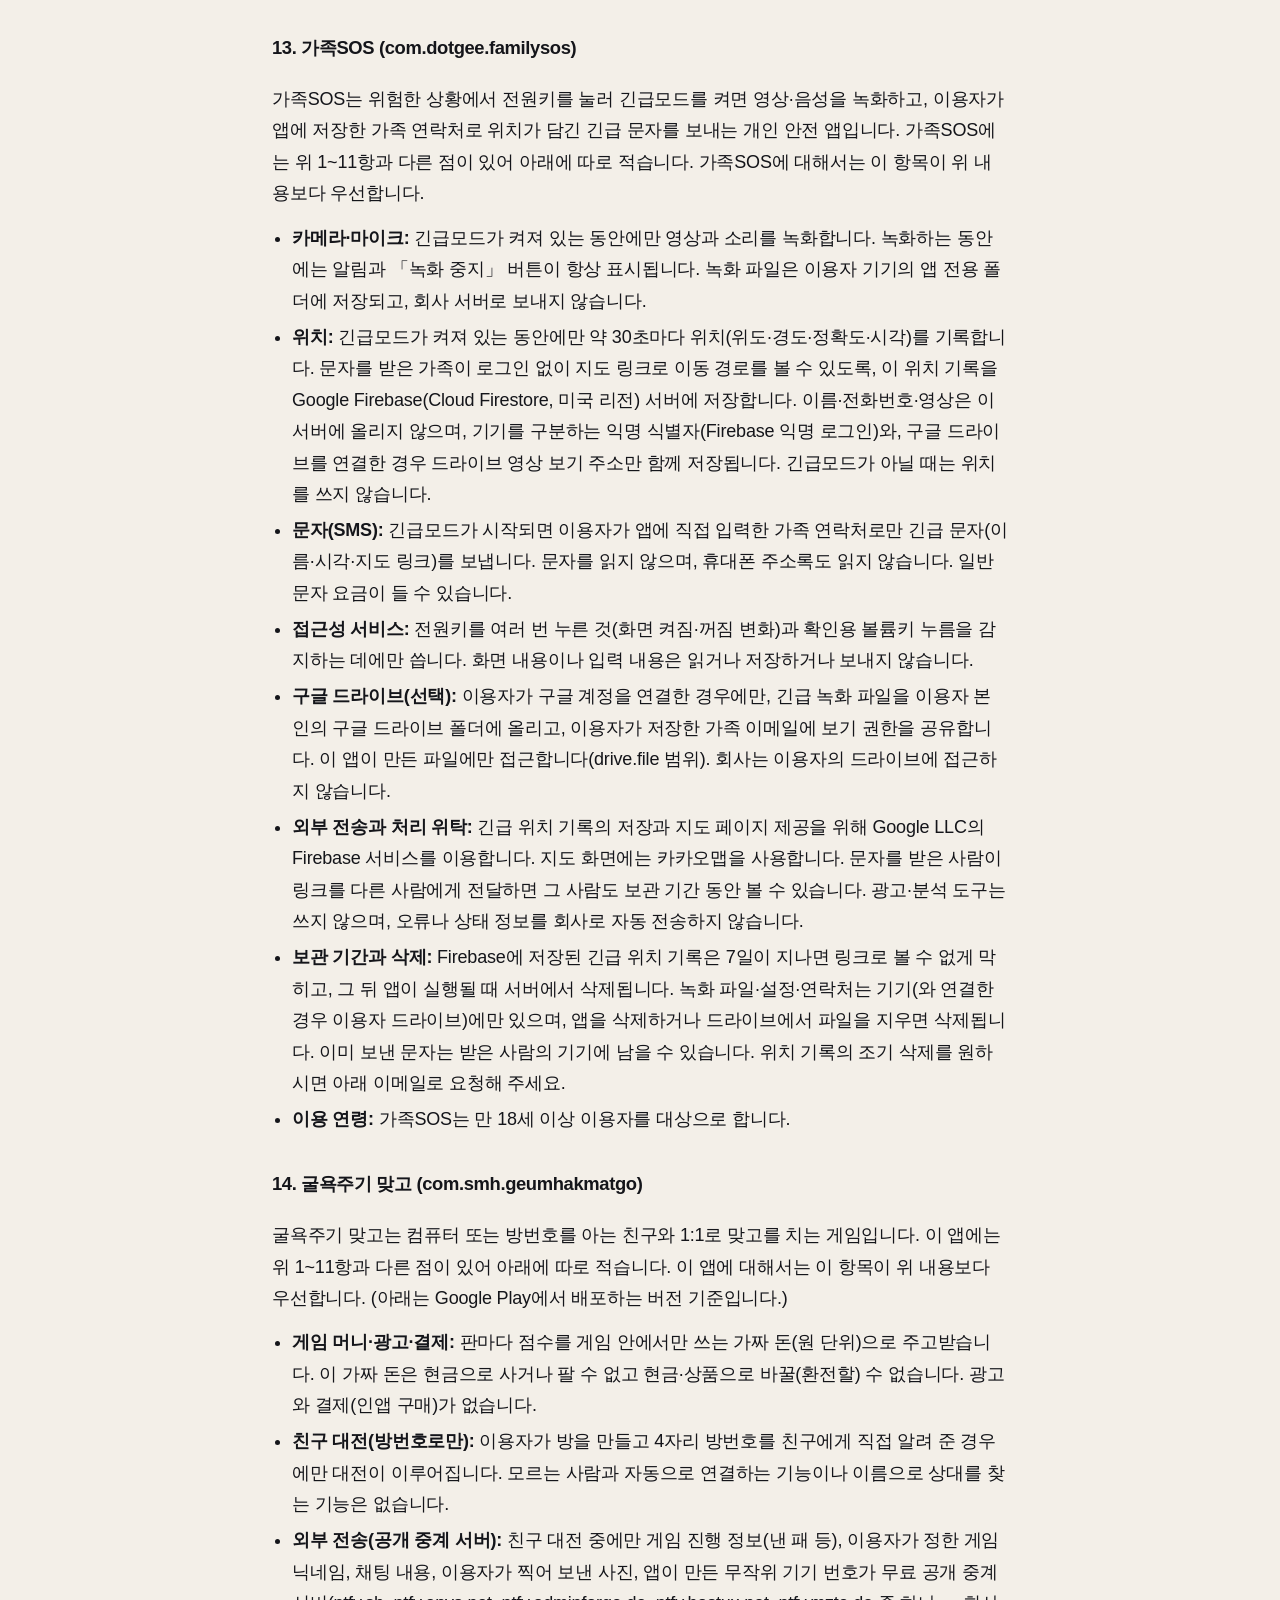
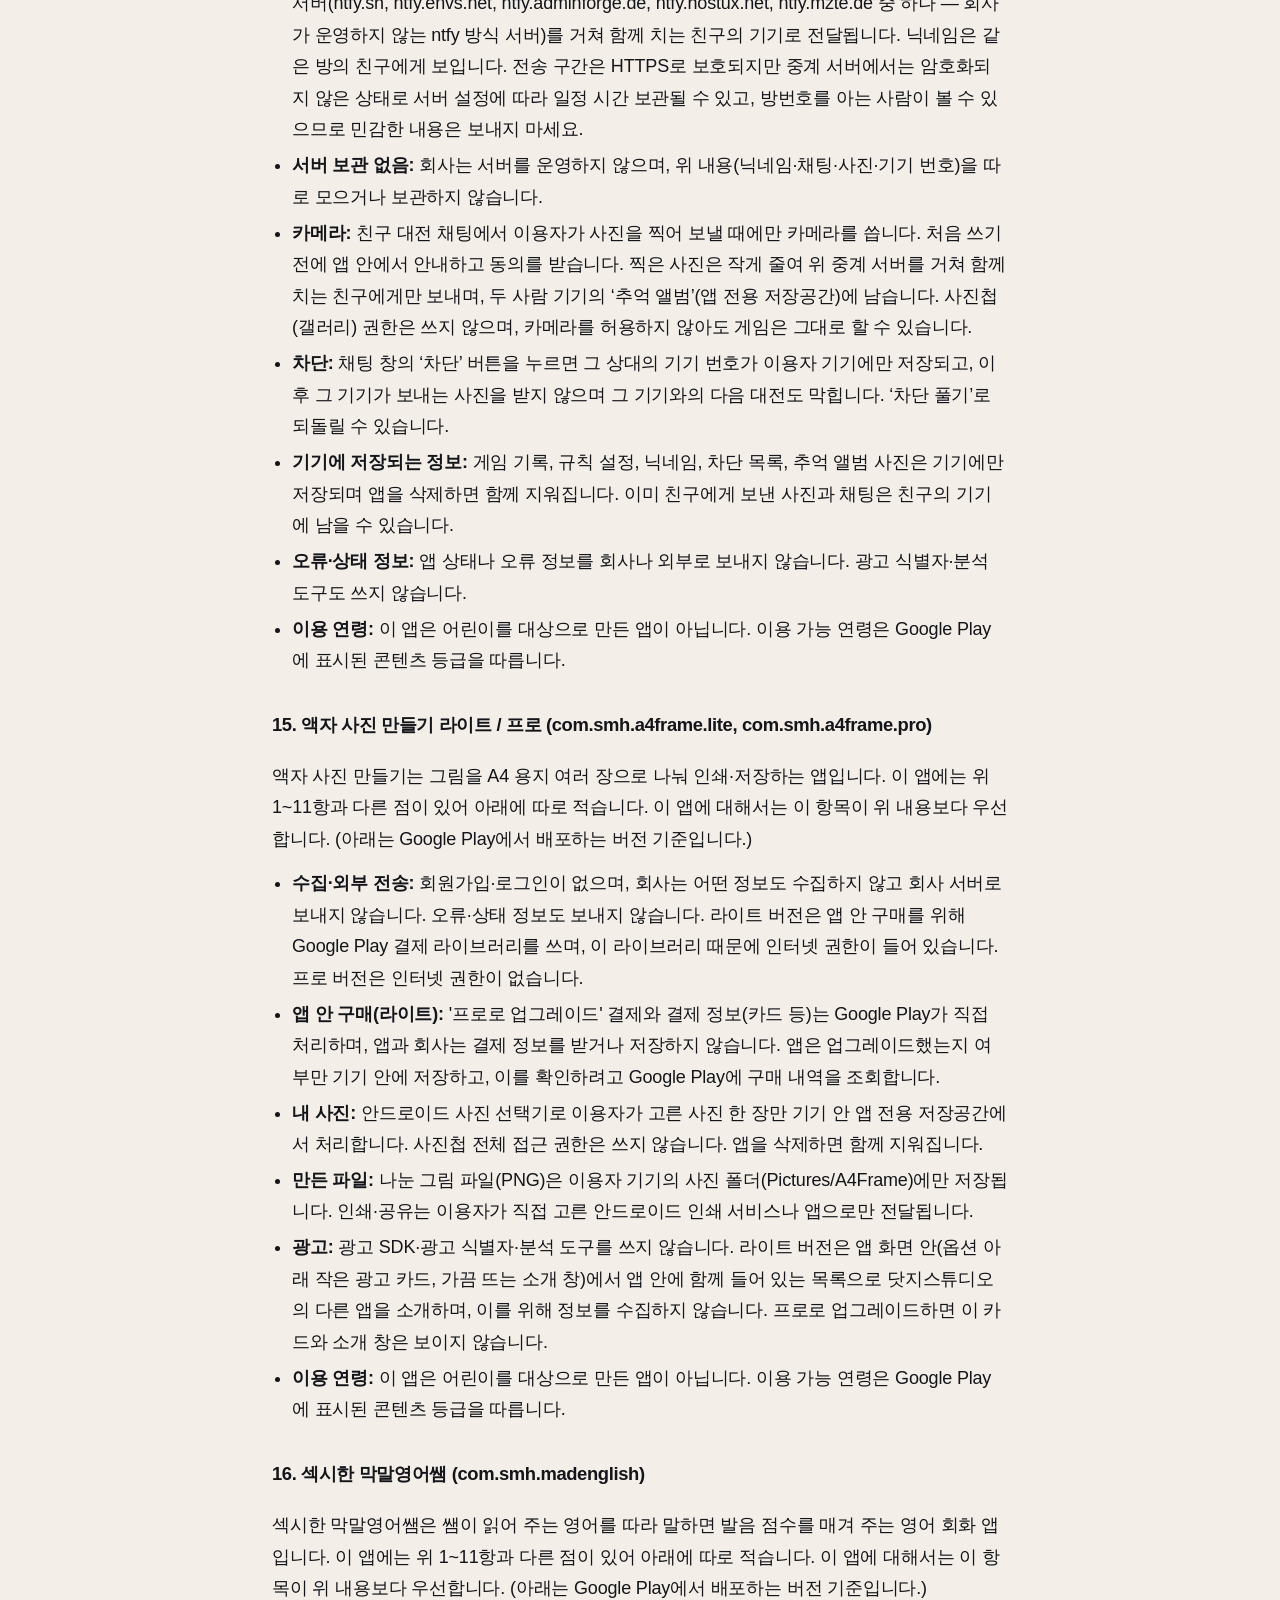
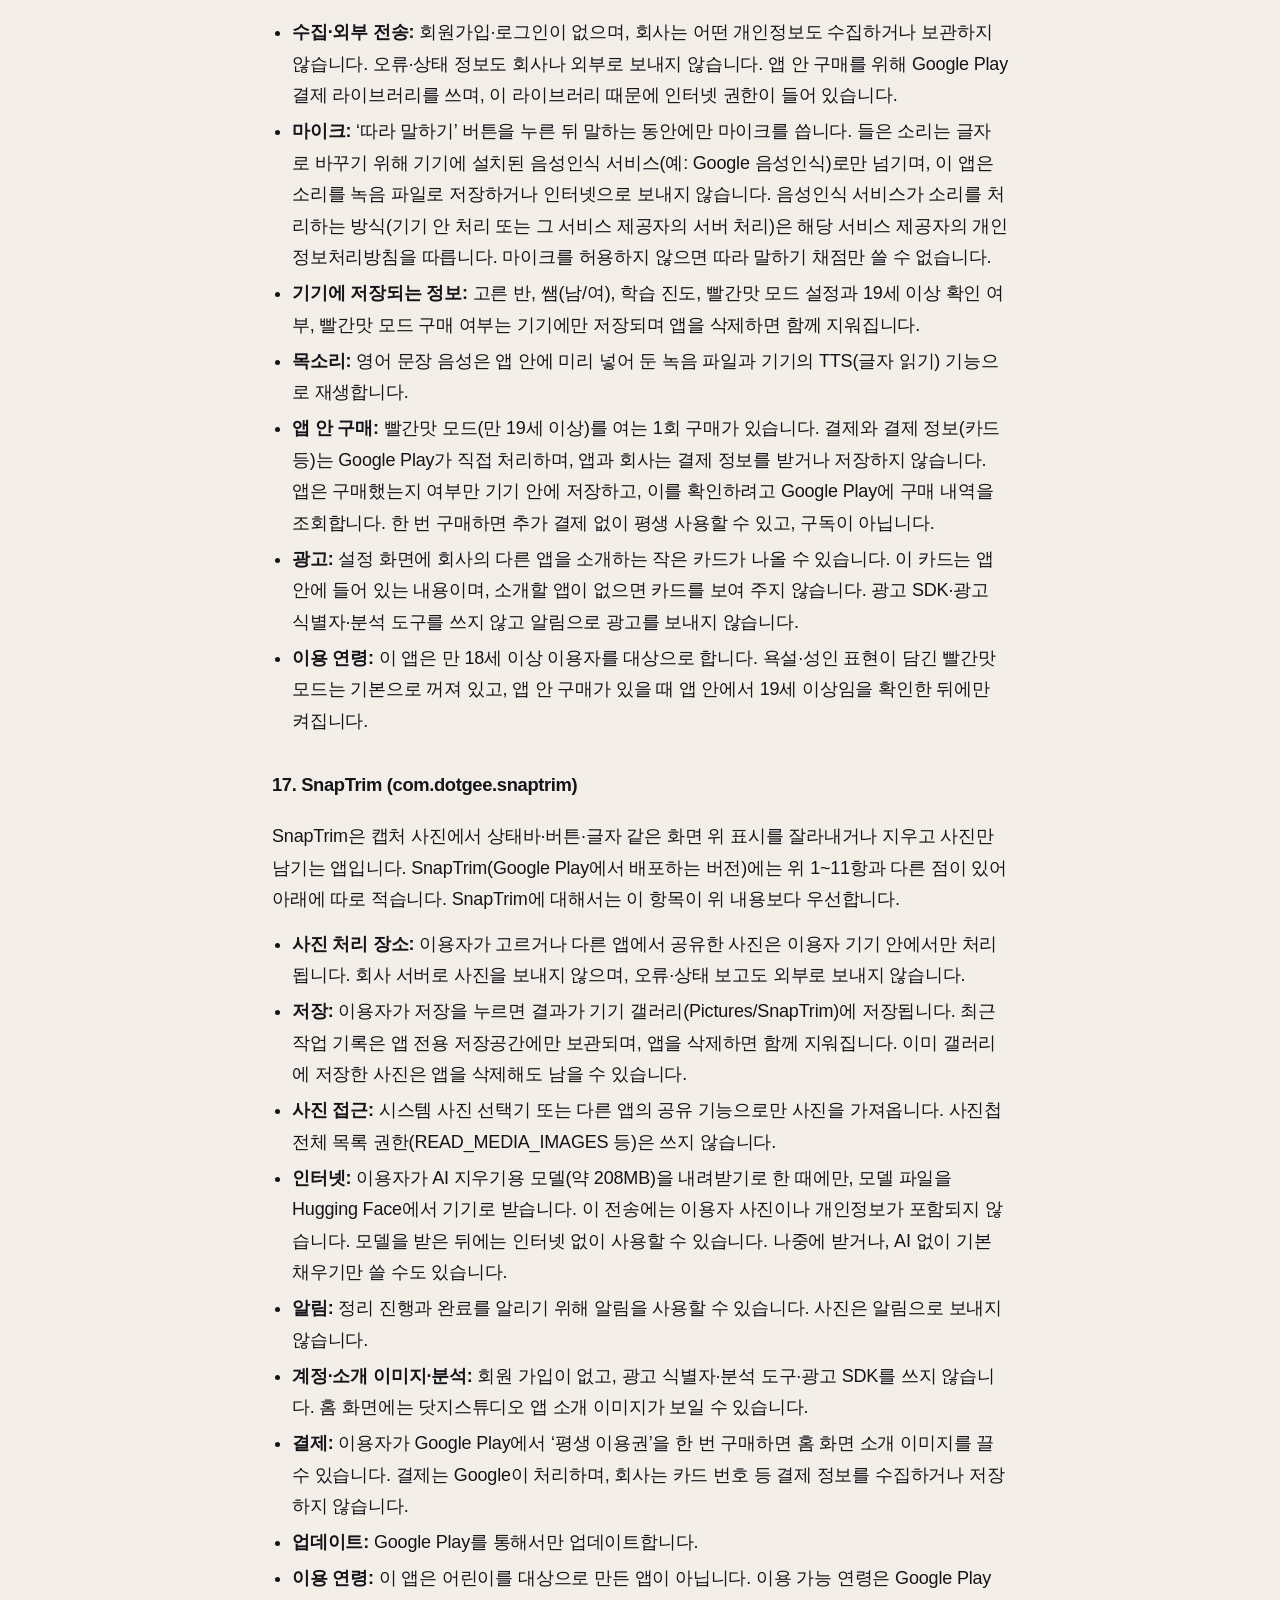
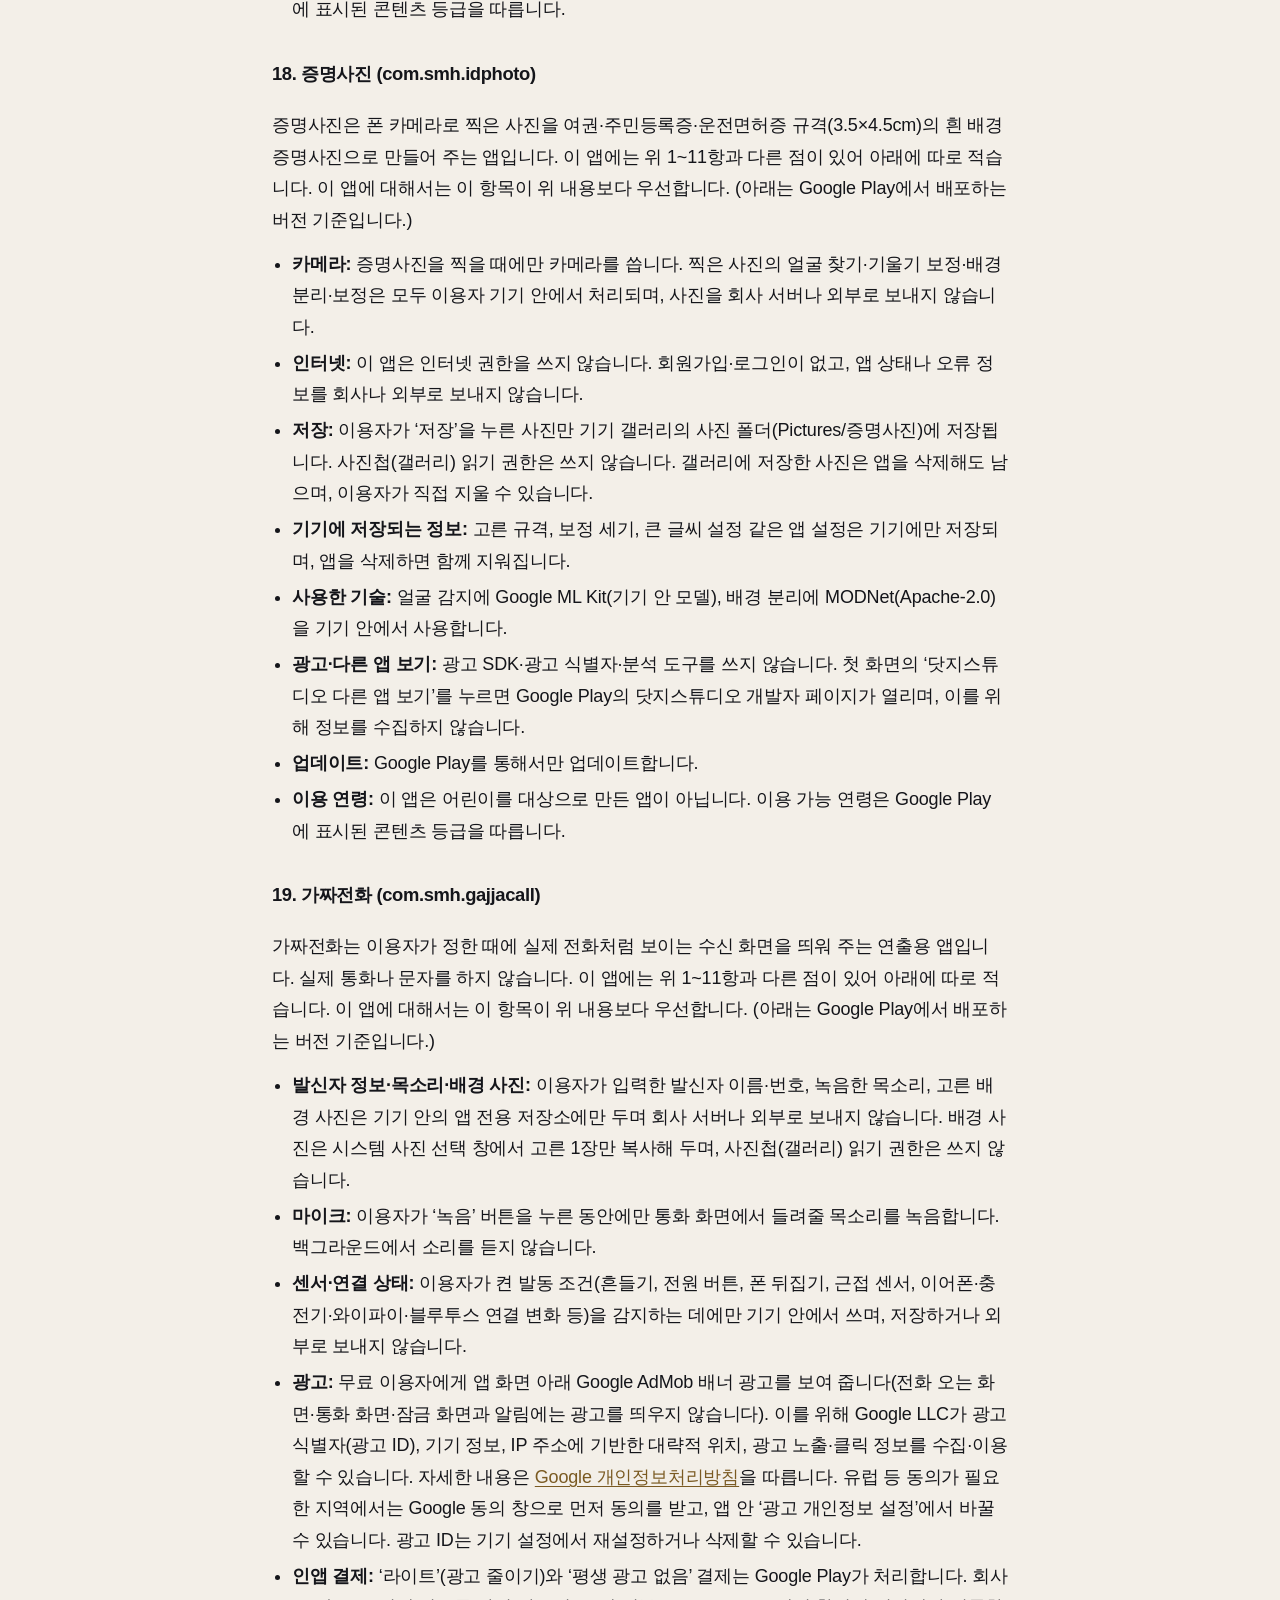
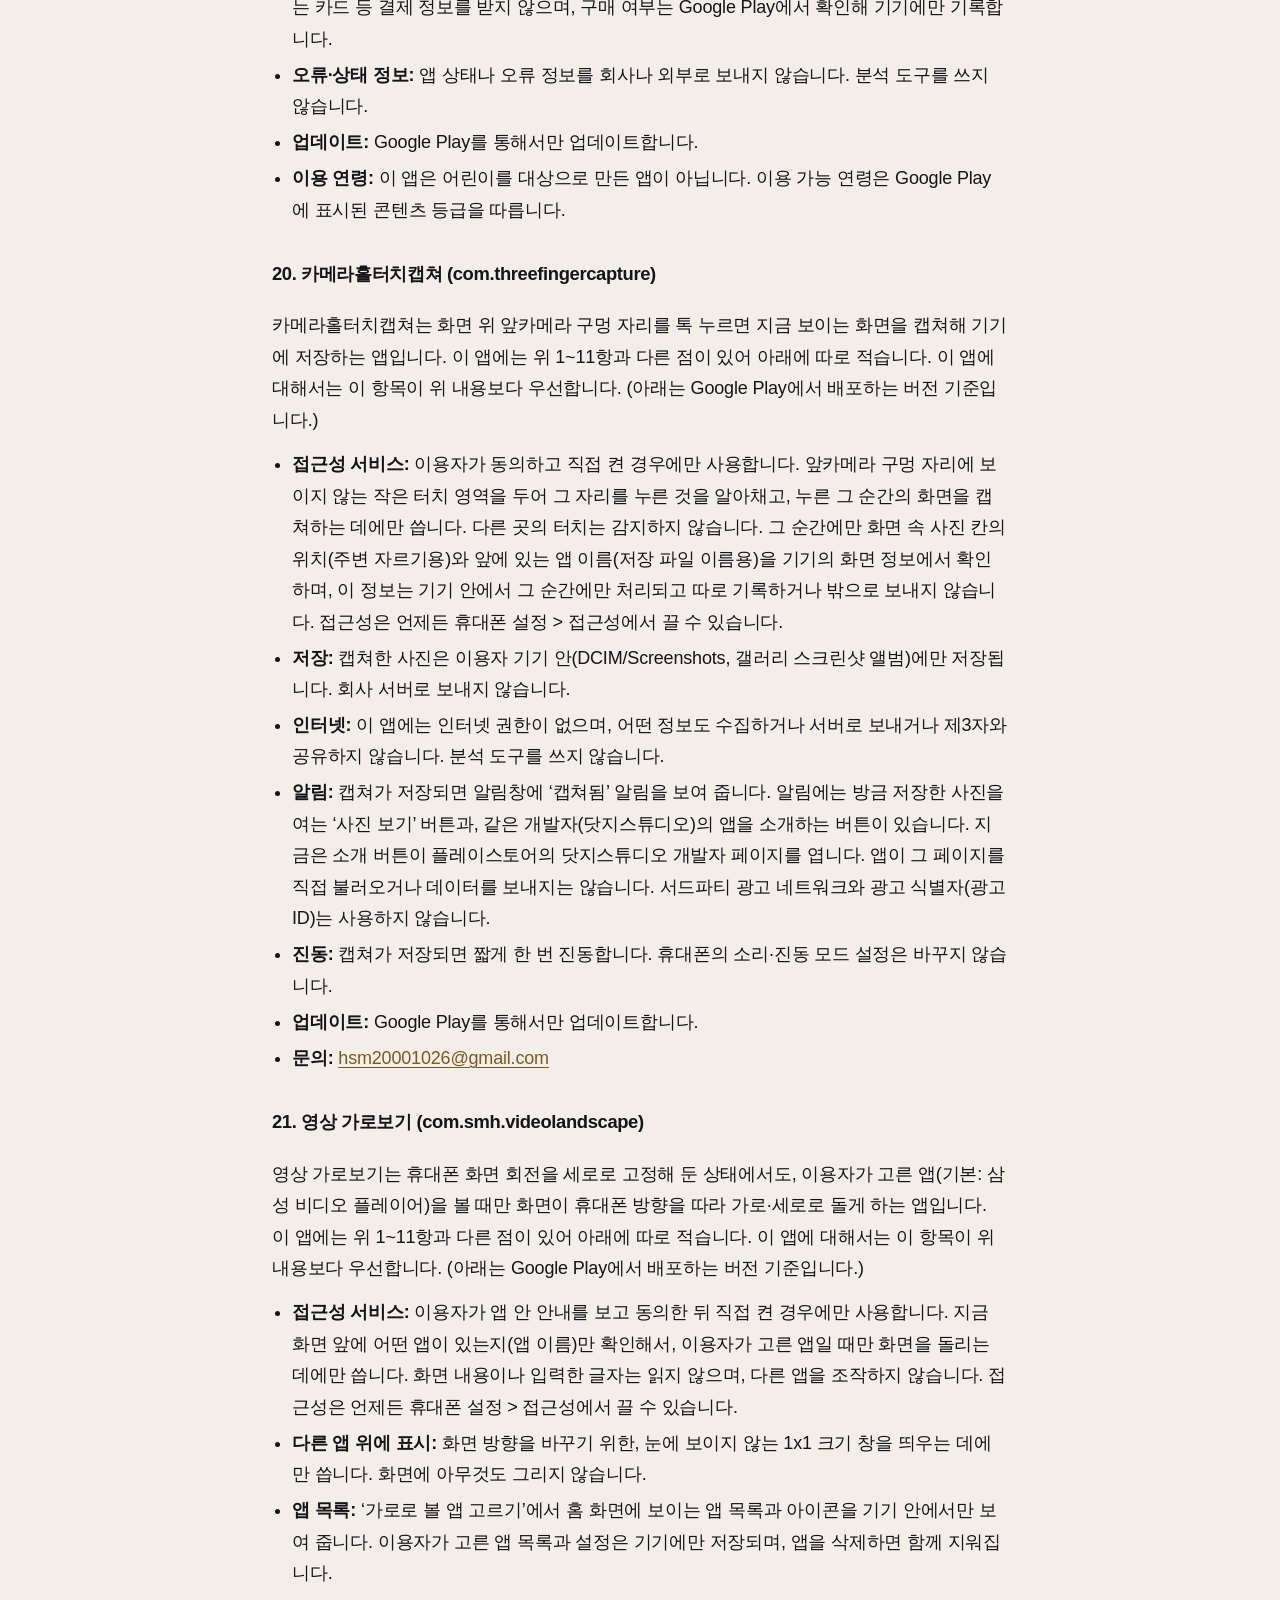
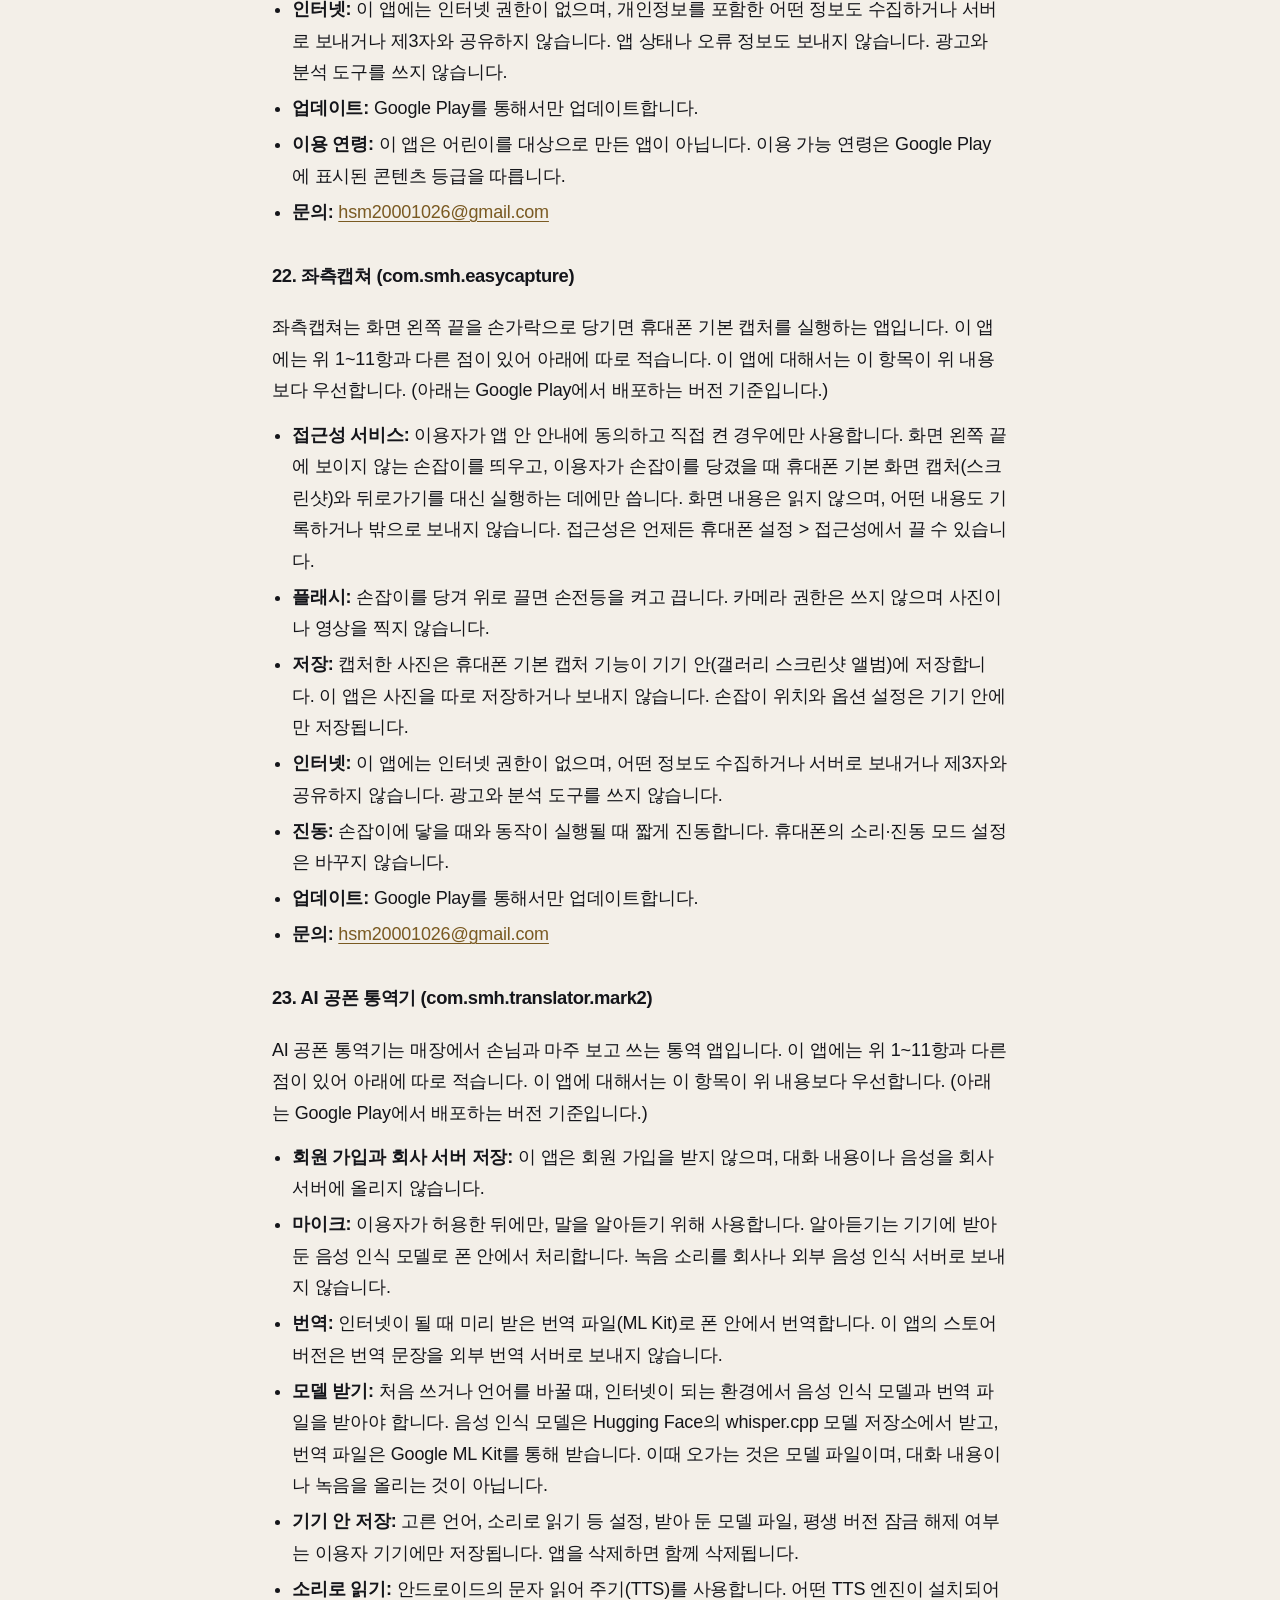
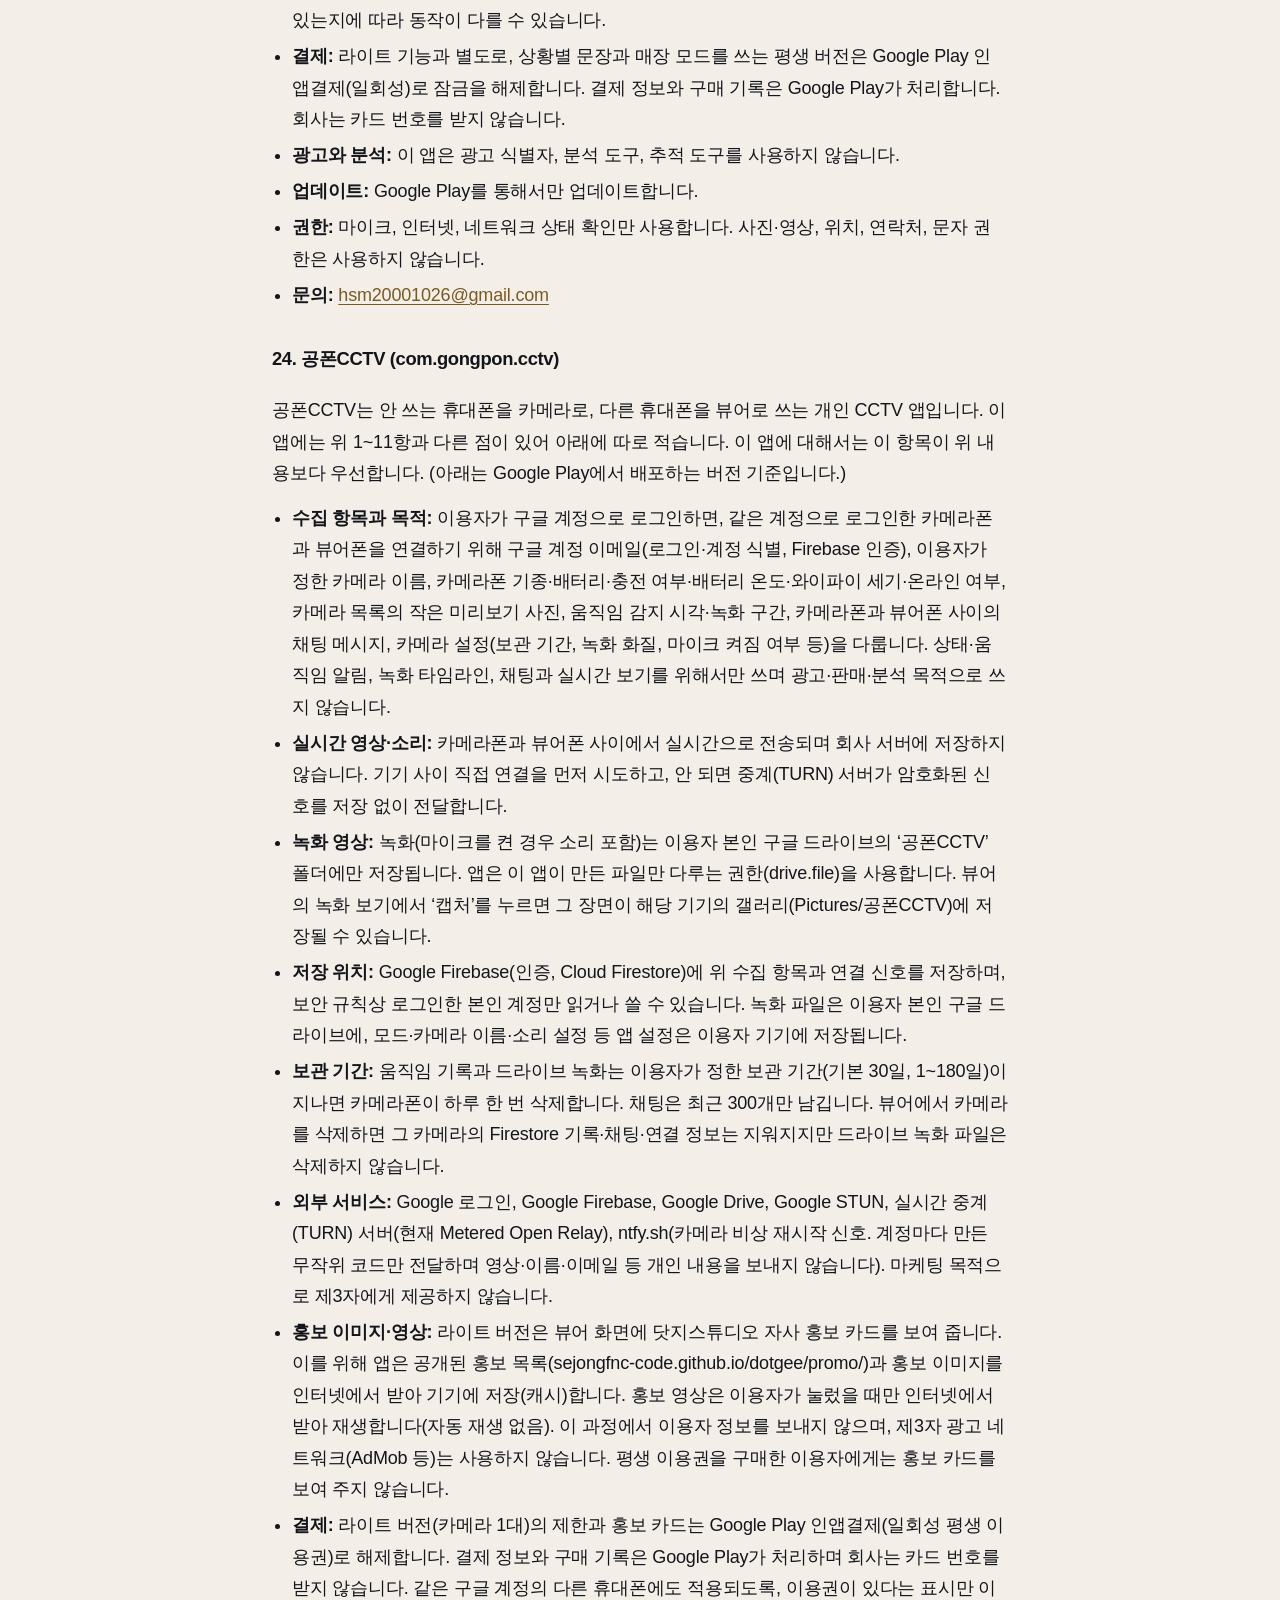
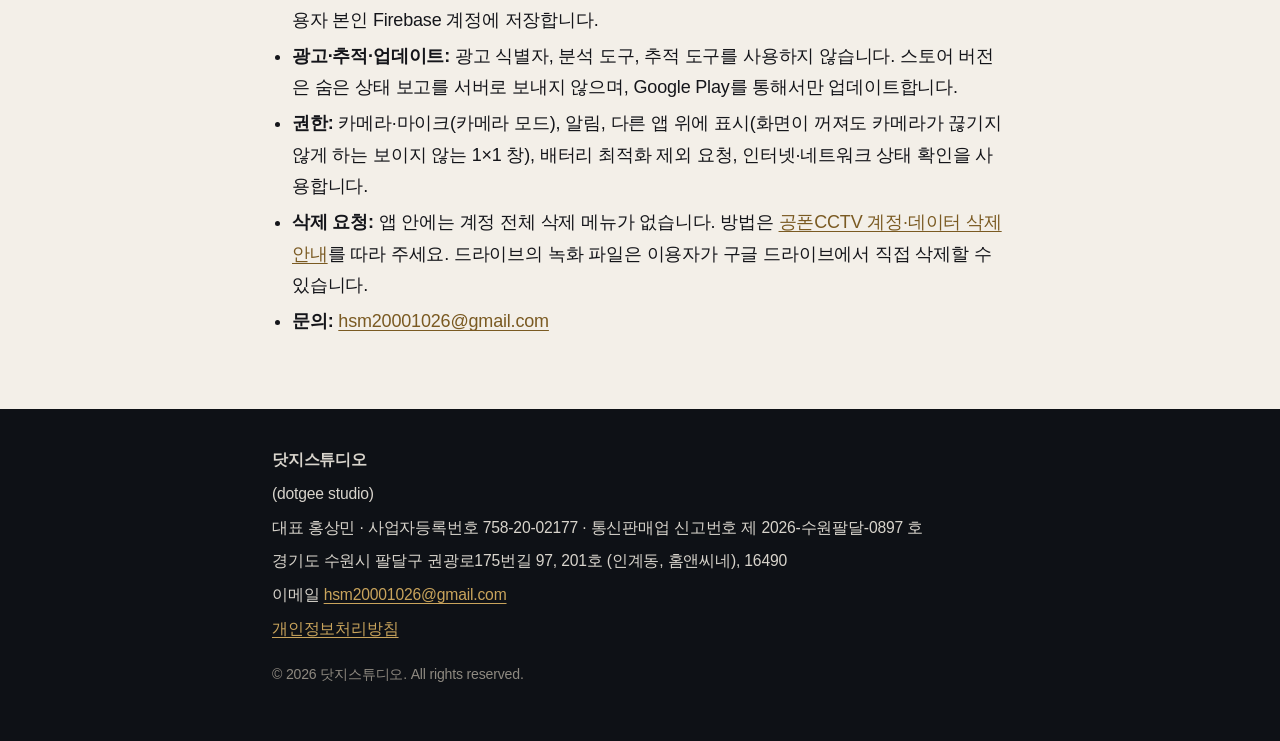
==== commit 21ad27b5: "공폰CCTV: 개인정보처리방침 24항(홍보 목록 다운로드·평생 이용권), 계정·데이터 삭제 안내 페이지" ====
--- a/privacy.html
+++ b/privacy.html
@@ -32,7 +32,7 @@
       <div class="wrap">
         <p class="kicker">Privacy</p>
         <h1>개인정보처리방침</h1>
-        <p class="updated">시행일: 2026년 11월 16일 · 최종 변경일: 2026년 11월 26일</p>
+        <p class="updated">시행일: 2026년 11월 16일 · 최종 변경일: 2026년 11월 27일</p>
       </div>
     </section>
 
@@ -234,6 +234,23 @@
           <li><strong>광고와 분석:</strong> 이 앱은 광고 식별자, 분석 도구, 추적 도구를 사용하지 않습니다.</li>
           <li><strong>업데이트:</strong> Google Play를 통해서만 업데이트합니다.</li>
           <li><strong>권한:</strong> 마이크, 인터넷, 네트워크 상태 확인만 사용합니다. 사진·영상, 위치, 연락처, 문자 권한은 사용하지 않습니다.</li>
+          <li><strong>문의:</strong> <a href="mailto:hsm20001026@gmail.com">hsm20001026@gmail.com</a></li>
+        </ul>
+
+        <h2 id="gongphone-cctv">24. 공폰CCTV (com.gongpon.cctv)</h2>
+        <p>공폰CCTV는 안 쓰는 휴대폰을 카메라로, 다른 휴대폰을 뷰어로 쓰는 개인 CCTV 앱입니다. 이 앱에는 위 1~11항과 다른 점이 있어 아래에 따로 적습니다. 이 앱에 대해서는 이 항목이 위 내용보다 우선합니다. (아래는 Google Play에서 배포하는 버전 기준입니다.)</p>
+        <ul>
+          <li><strong>수집 항목과 목적:</strong> 이용자가 구글 계정으로 로그인하면, 같은 계정으로 로그인한 카메라폰과 뷰어폰을 연결하기 위해 구글 계정 이메일(로그인·계정 식별, Firebase 인증), 이용자가 정한 카메라 이름, 카메라폰 기종·배터리·충전 여부·배터리 온도·와이파이 세기·온라인 여부, 카메라 목록의 작은 미리보기 사진, 움직임 감지 시각·녹화 구간, 카메라폰과 뷰어폰 사이의 채팅 메시지, 카메라 설정(보관 기간, 녹화 화질, 마이크 켜짐 여부 등)을 다룹니다. 상태·움직임 알림, 녹화 타임라인, 채팅과 실시간 보기를 위해서만 쓰며 광고·판매·분석 목적으로 쓰지 않습니다.</li>
+          <li><strong>실시간 영상·소리:</strong> 카메라폰과 뷰어폰 사이에서 실시간으로 전송되며 회사 서버에 저장하지 않습니다. 기기 사이 직접 연결을 먼저 시도하고, 안 되면 중계(TURN) 서버가 암호화된 신호를 저장 없이 전달합니다.</li>
+          <li><strong>녹화 영상:</strong> 녹화(마이크를 켠 경우 소리 포함)는 이용자 본인 구글 드라이브의 ‘공폰CCTV’ 폴더에만 저장됩니다. 앱은 이 앱이 만든 파일만 다루는 권한(drive.file)을 사용합니다. 뷰어의 녹화 보기에서 ‘캡처’를 누르면 그 장면이 해당 기기의 갤러리(Pictures/공폰CCTV)에 저장될 수 있습니다.</li>
+          <li><strong>저장 위치:</strong> Google Firebase(인증, Cloud Firestore)에 위 수집 항목과 연결 신호를 저장하며, 보안 규칙상 로그인한 본인 계정만 읽거나 쓸 수 있습니다. 녹화 파일은 이용자 본인 구글 드라이브에, 모드·카메라 이름·소리 설정 등 앱 설정은 이용자 기기에 저장됩니다.</li>
+          <li><strong>보관 기간:</strong> 움직임 기록과 드라이브 녹화는 이용자가 정한 보관 기간(기본 30일, 1~180일)이 지나면 카메라폰이 하루 한 번 삭제합니다. 채팅은 최근 300개만 남깁니다. 뷰어에서 카메라를 삭제하면 그 카메라의 Firestore 기록·채팅·연결 정보는 지워지지만 드라이브 녹화 파일은 삭제하지 않습니다.</li>
+          <li><strong>외부 서비스:</strong> Google 로그인, Google Firebase, Google Drive, Google STUN, 실시간 중계(TURN) 서버(현재 Metered Open Relay), ntfy.sh(카메라 비상 재시작 신호. 계정마다 만든 무작위 코드만 전달하며 영상·이름·이메일 등 개인 내용을 보내지 않습니다). 마케팅 목적으로 제3자에게 제공하지 않습니다.</li>
+          <li><strong>홍보 이미지·영상:</strong> 라이트 버전은 뷰어 화면에 닷지스튜디오 자사 홍보 카드를 보여 줍니다. 이를 위해 앱은 공개된 홍보 목록(sejongfnc-code.github.io/dotgee/promo/)과 홍보 이미지를 인터넷에서 받아 기기에 저장(캐시)합니다. 홍보 영상은 이용자가 눌렀을 때만 인터넷에서 받아 재생합니다(자동 재생 없음). 이 과정에서 이용자 정보를 보내지 않으며, 제3자 광고 네트워크(AdMob 등)는 사용하지 않습니다. 평생 이용권을 구매한 이용자에게는 홍보 카드를 보여 주지 않습니다.</li>
+          <li><strong>결제:</strong> 라이트 버전(카메라 1대)의 제한과 홍보 카드는 Google Play 인앱결제(일회성 평생 이용권)로 해제합니다. 결제 정보와 구매 기록은 Google Play가 처리하며 회사는 카드 번호를 받지 않습니다. 같은 구글 계정의 다른 휴대폰에도 적용되도록, 이용권이 있다는 표시만 이용자 본인 Firebase 계정에 저장합니다.</li>
+          <li><strong>광고·추적·업데이트:</strong> 광고 식별자, 분석 도구, 추적 도구를 사용하지 않습니다. 스토어 버전은 숨은 상태 보고를 서버로 보내지 않으며, Google Play를 통해서만 업데이트합니다.</li>
+          <li><strong>권한:</strong> 카메라·마이크(카메라 모드), 알림, 다른 앱 위에 표시(화면이 꺼져도 카메라가 끊기지 않게 하는 보이지 않는 1×1 창), 배터리 최적화 제외 요청, 인터넷·네트워크 상태 확인을 사용합니다.</li>
+          <li><strong>삭제 요청:</strong> 앱 안에는 계정 전체 삭제 메뉴가 없습니다. 방법은 <a href="cctv-delete.html">공폰CCTV 계정·데이터 삭제 안내</a>를 따라 주세요. 드라이브의 녹화 파일은 이용자가 구글 드라이브에서 직접 삭제할 수 있습니다.</li>
           <li><strong>문의:</strong> <a href="mailto:hsm20001026@gmail.com">hsm20001026@gmail.com</a></li>
         </ul>
       </div>
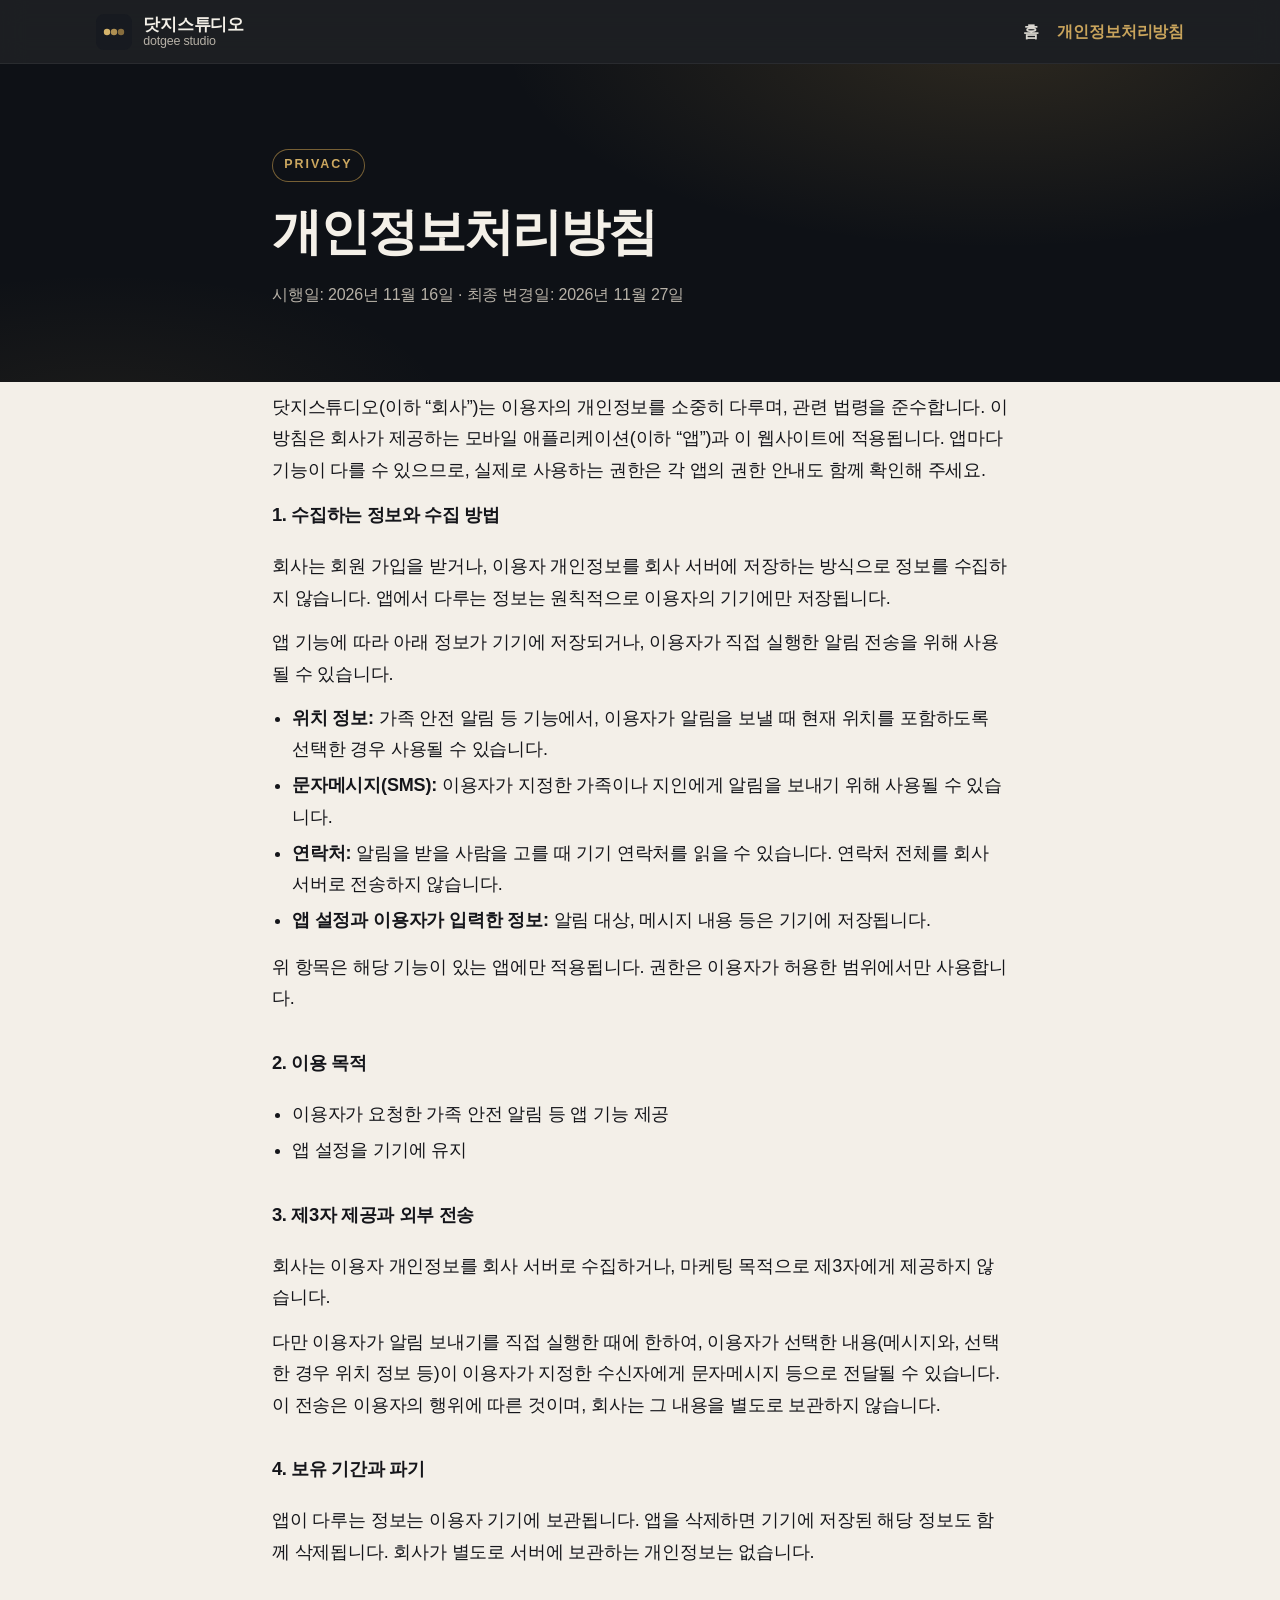
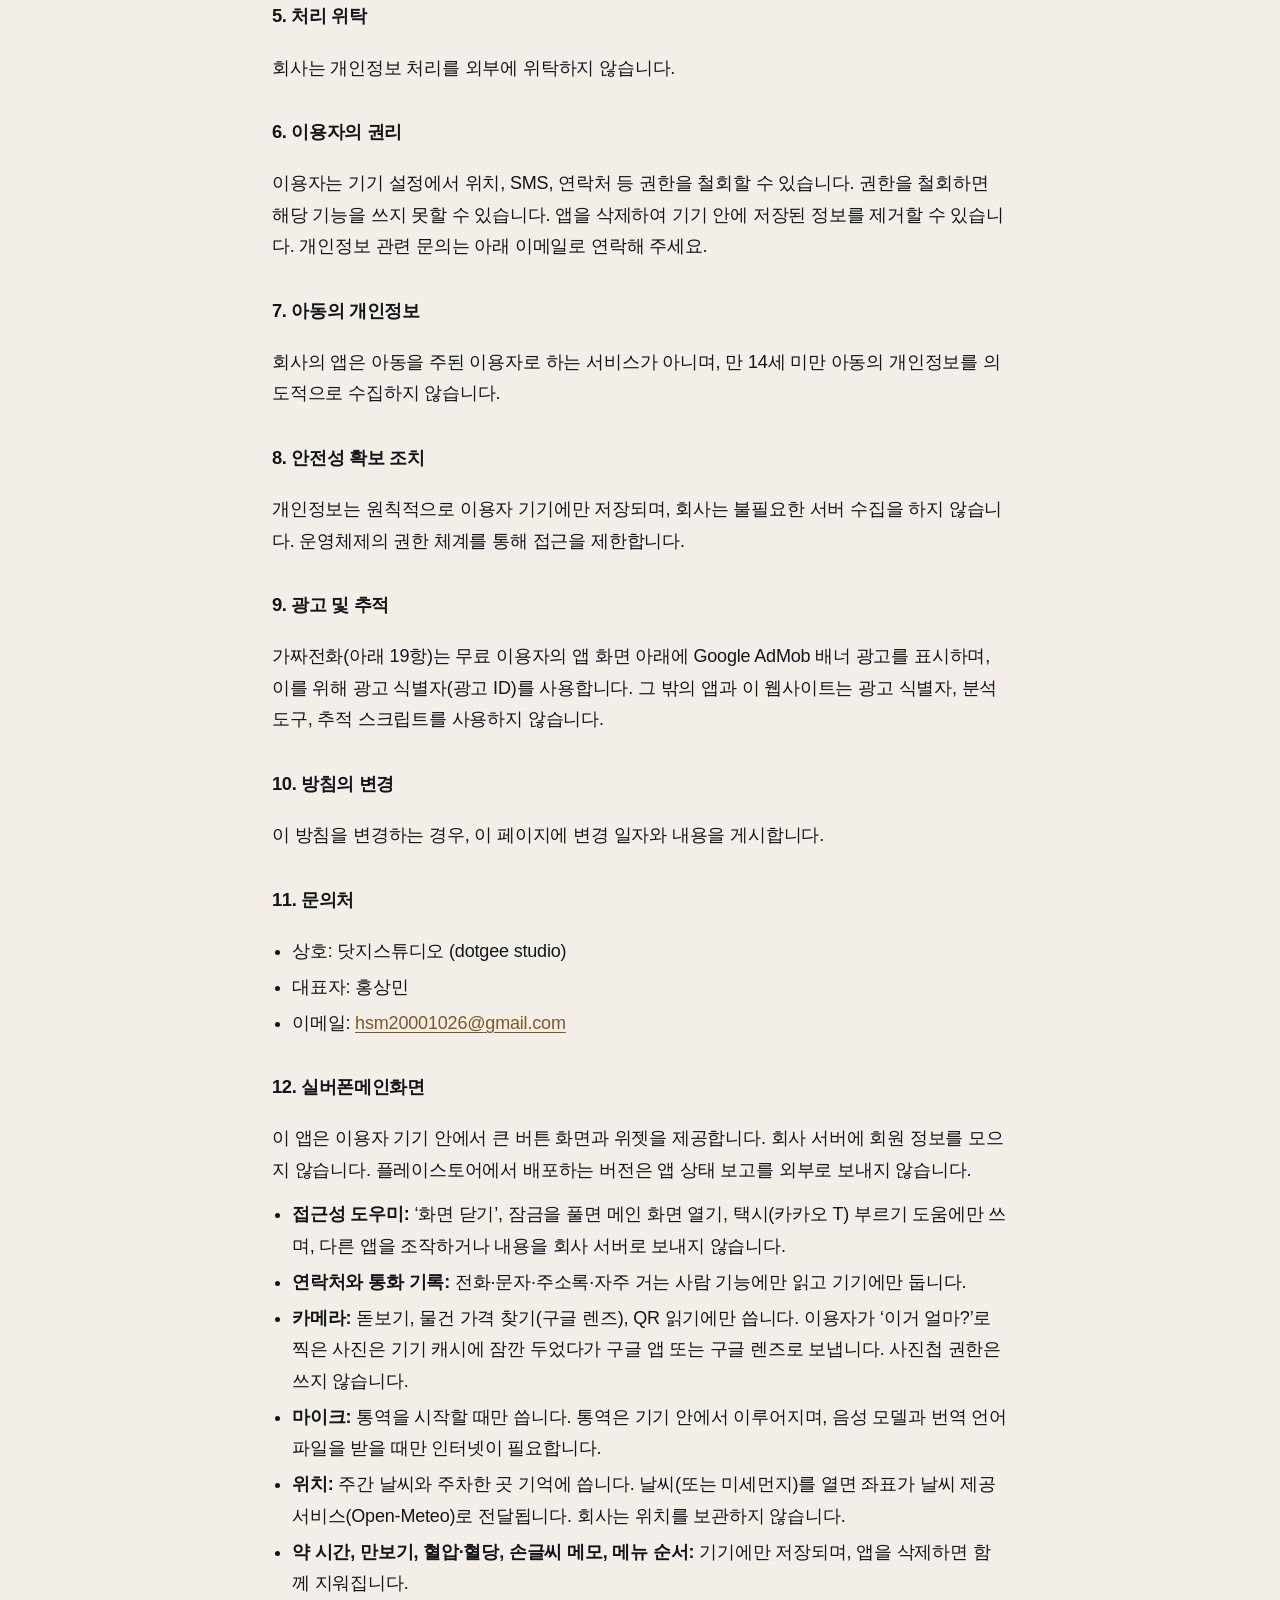
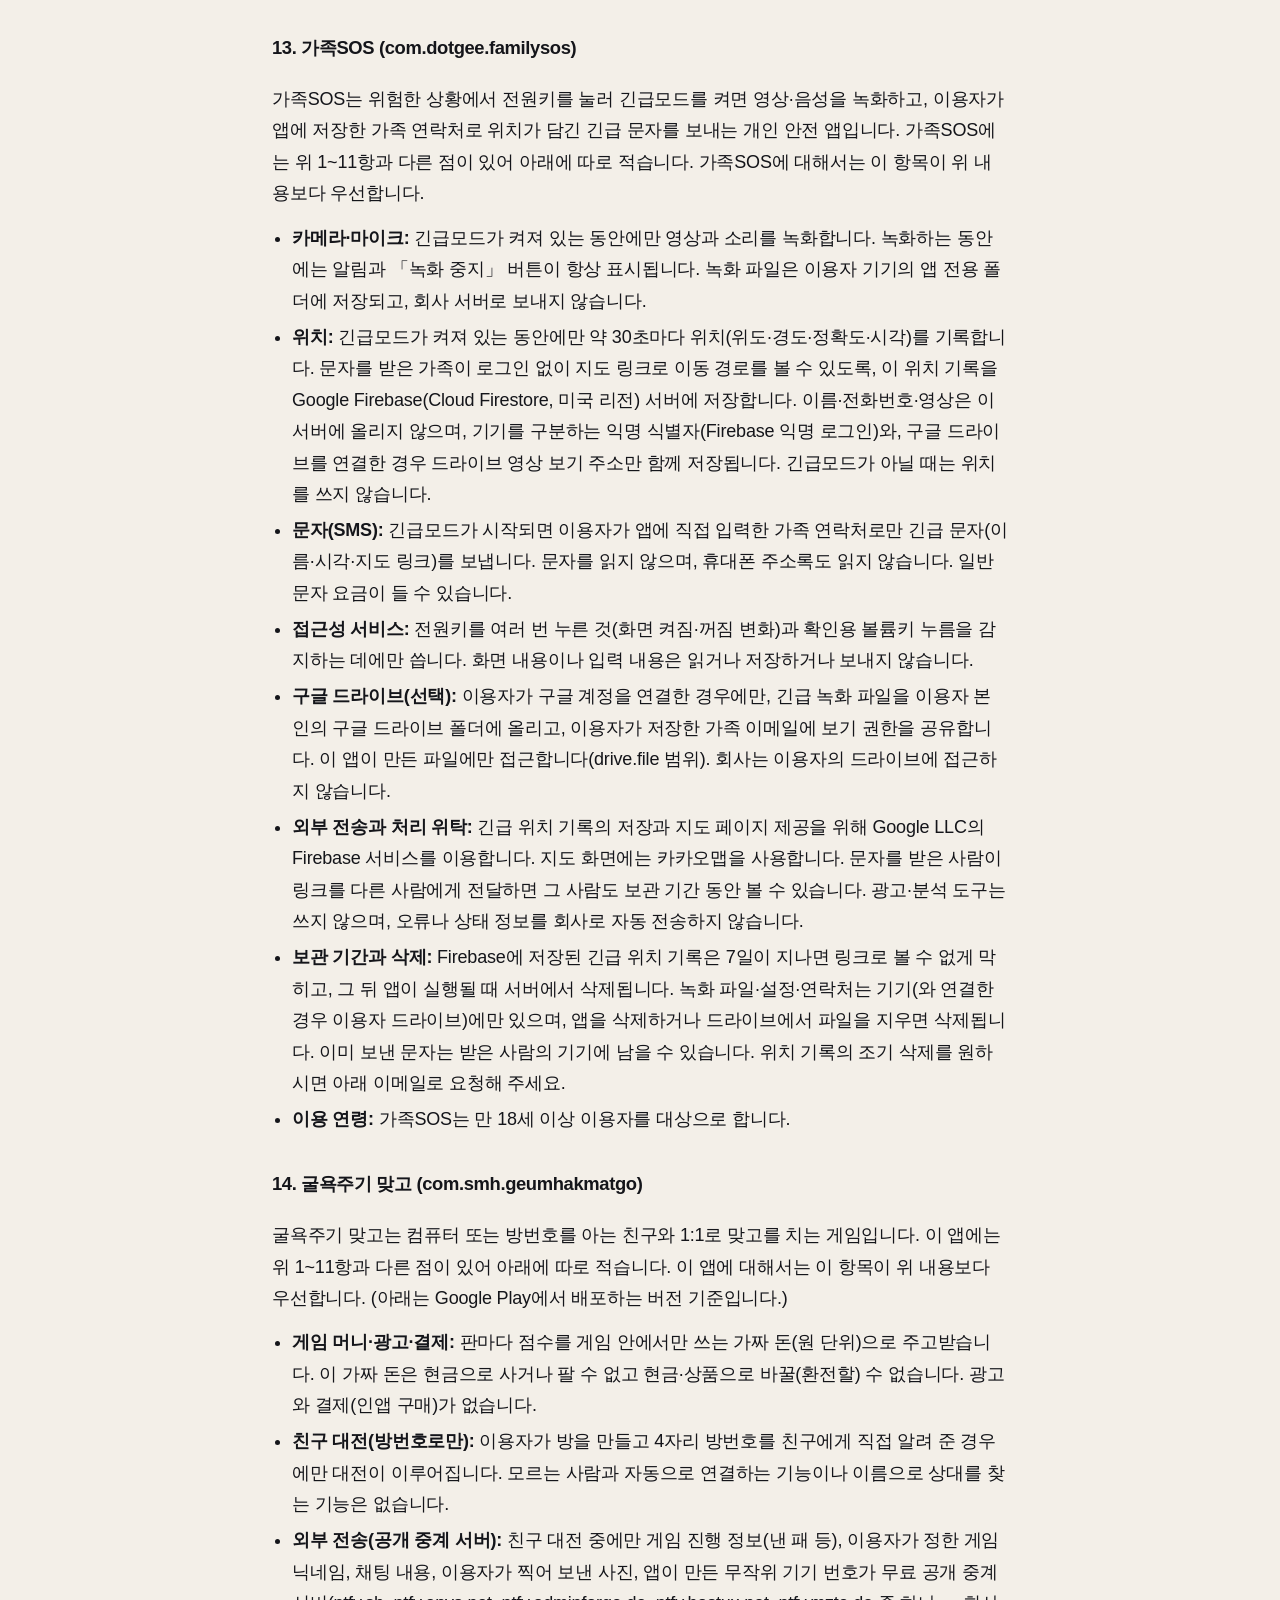
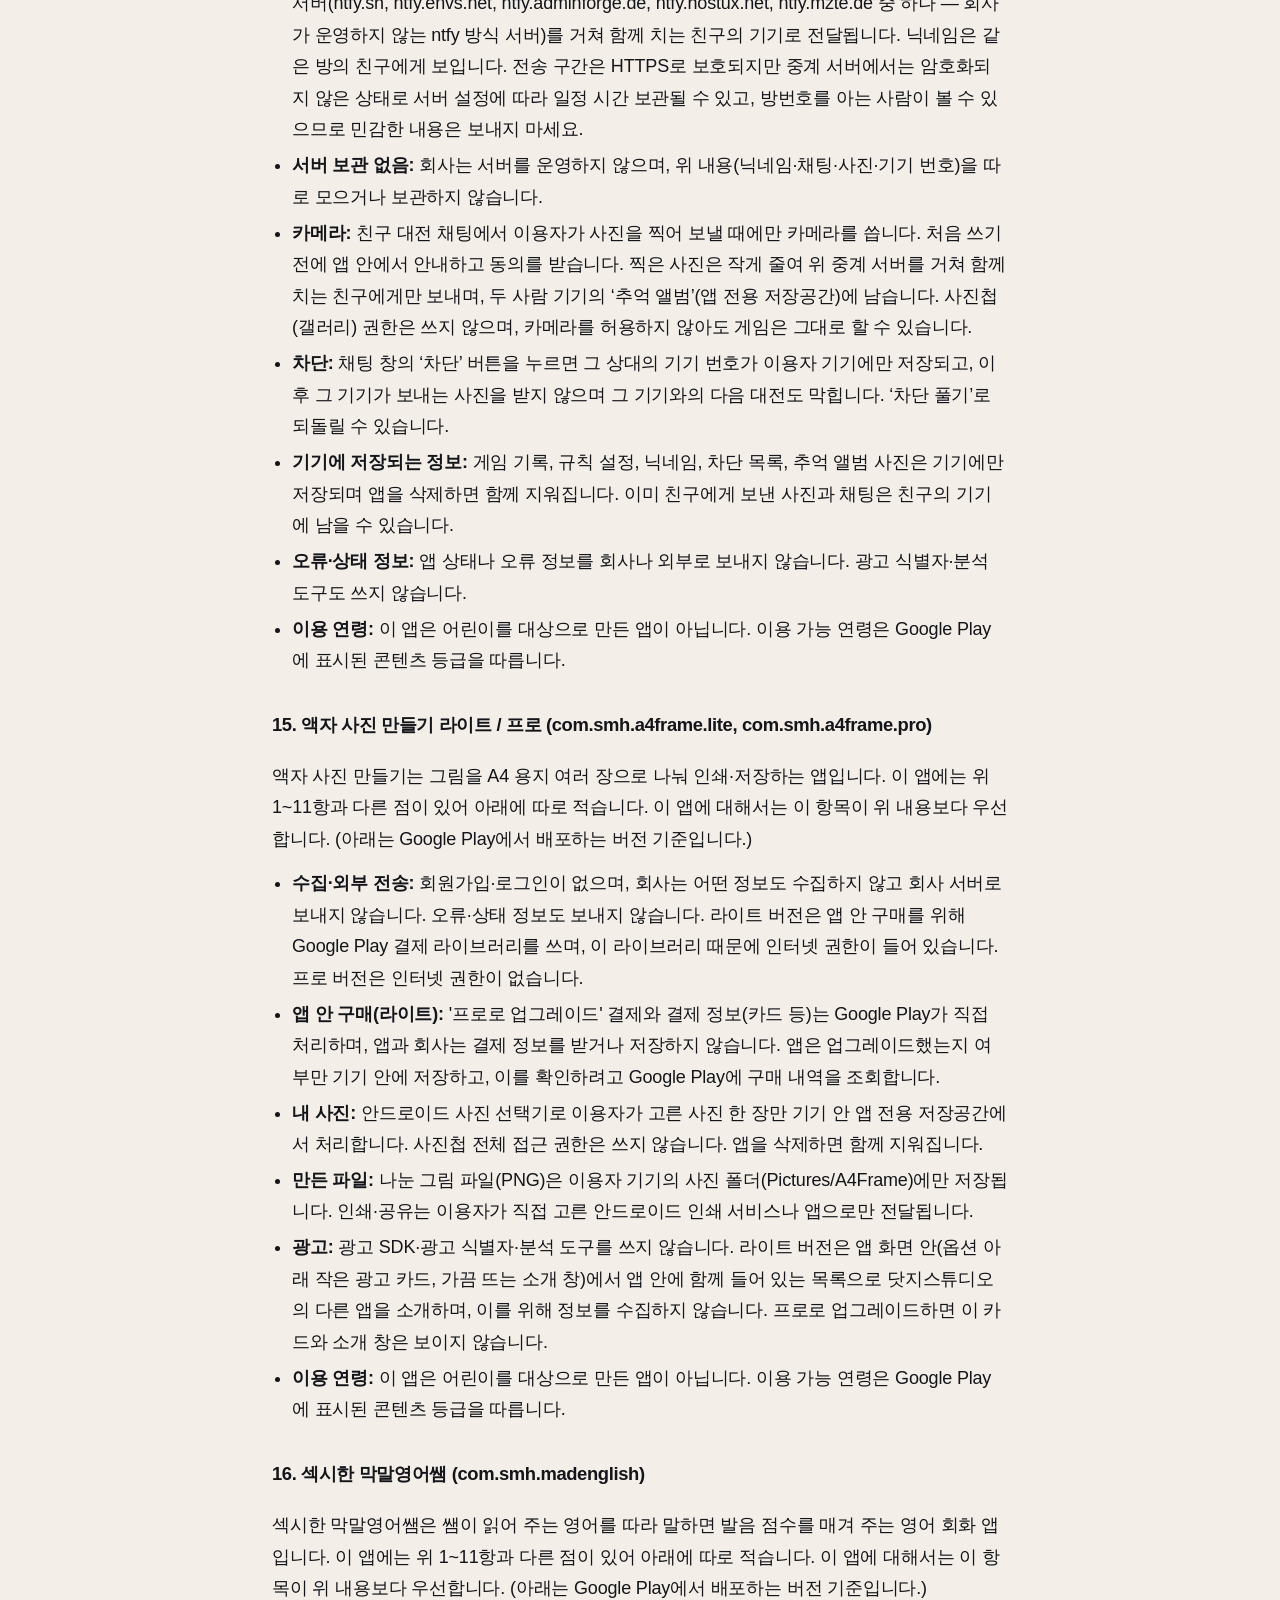
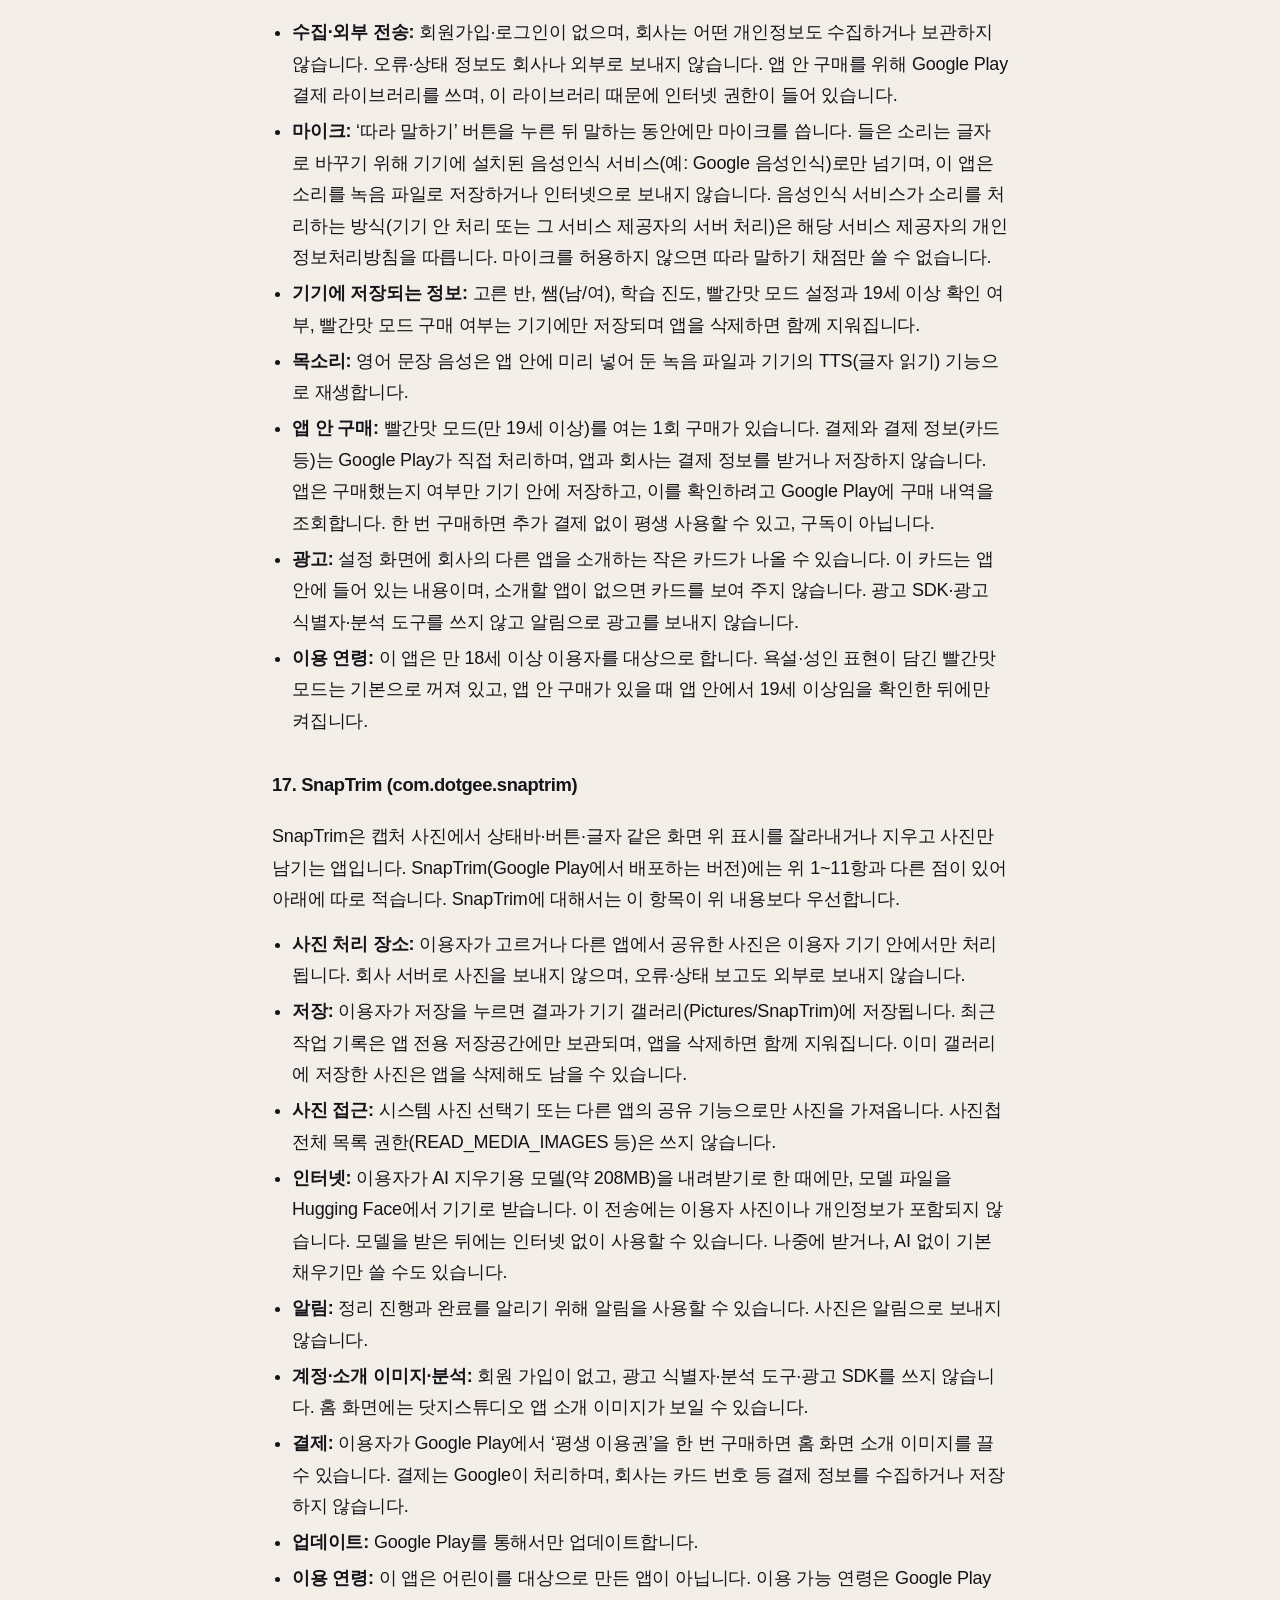
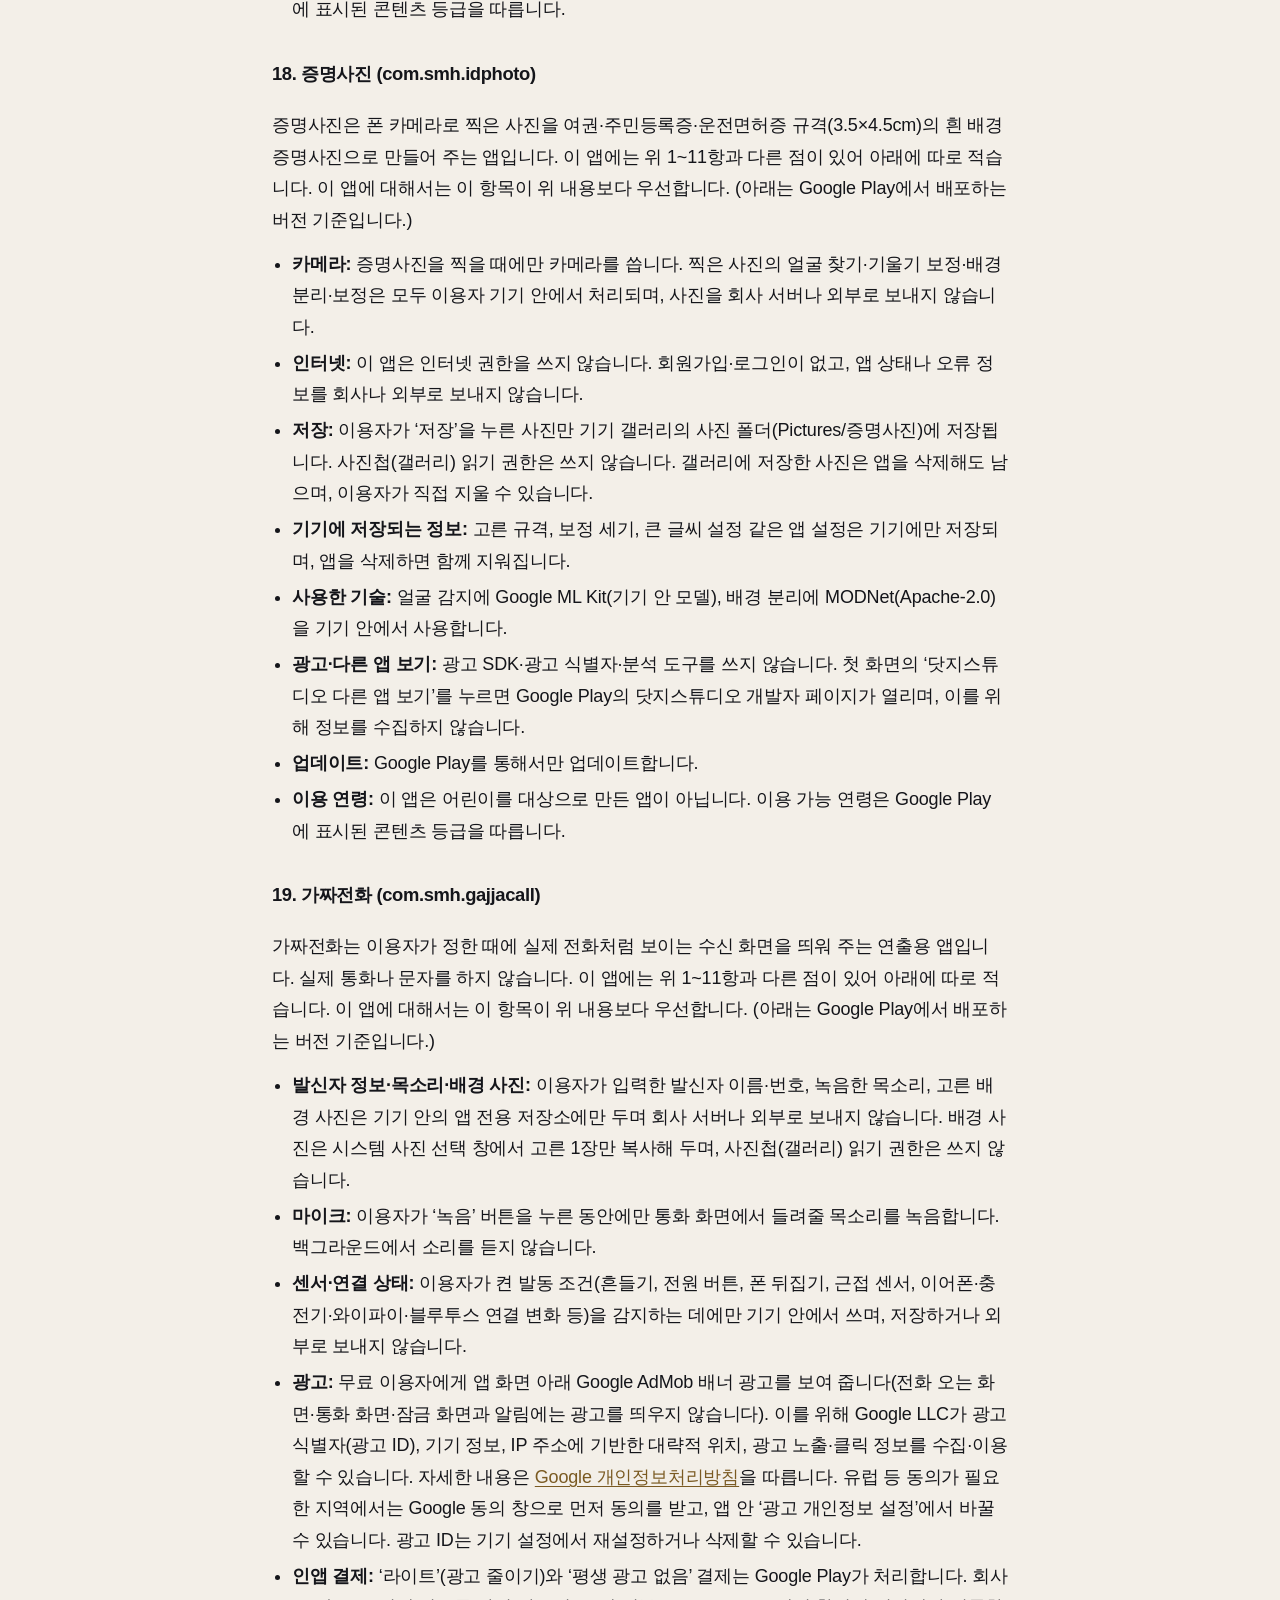
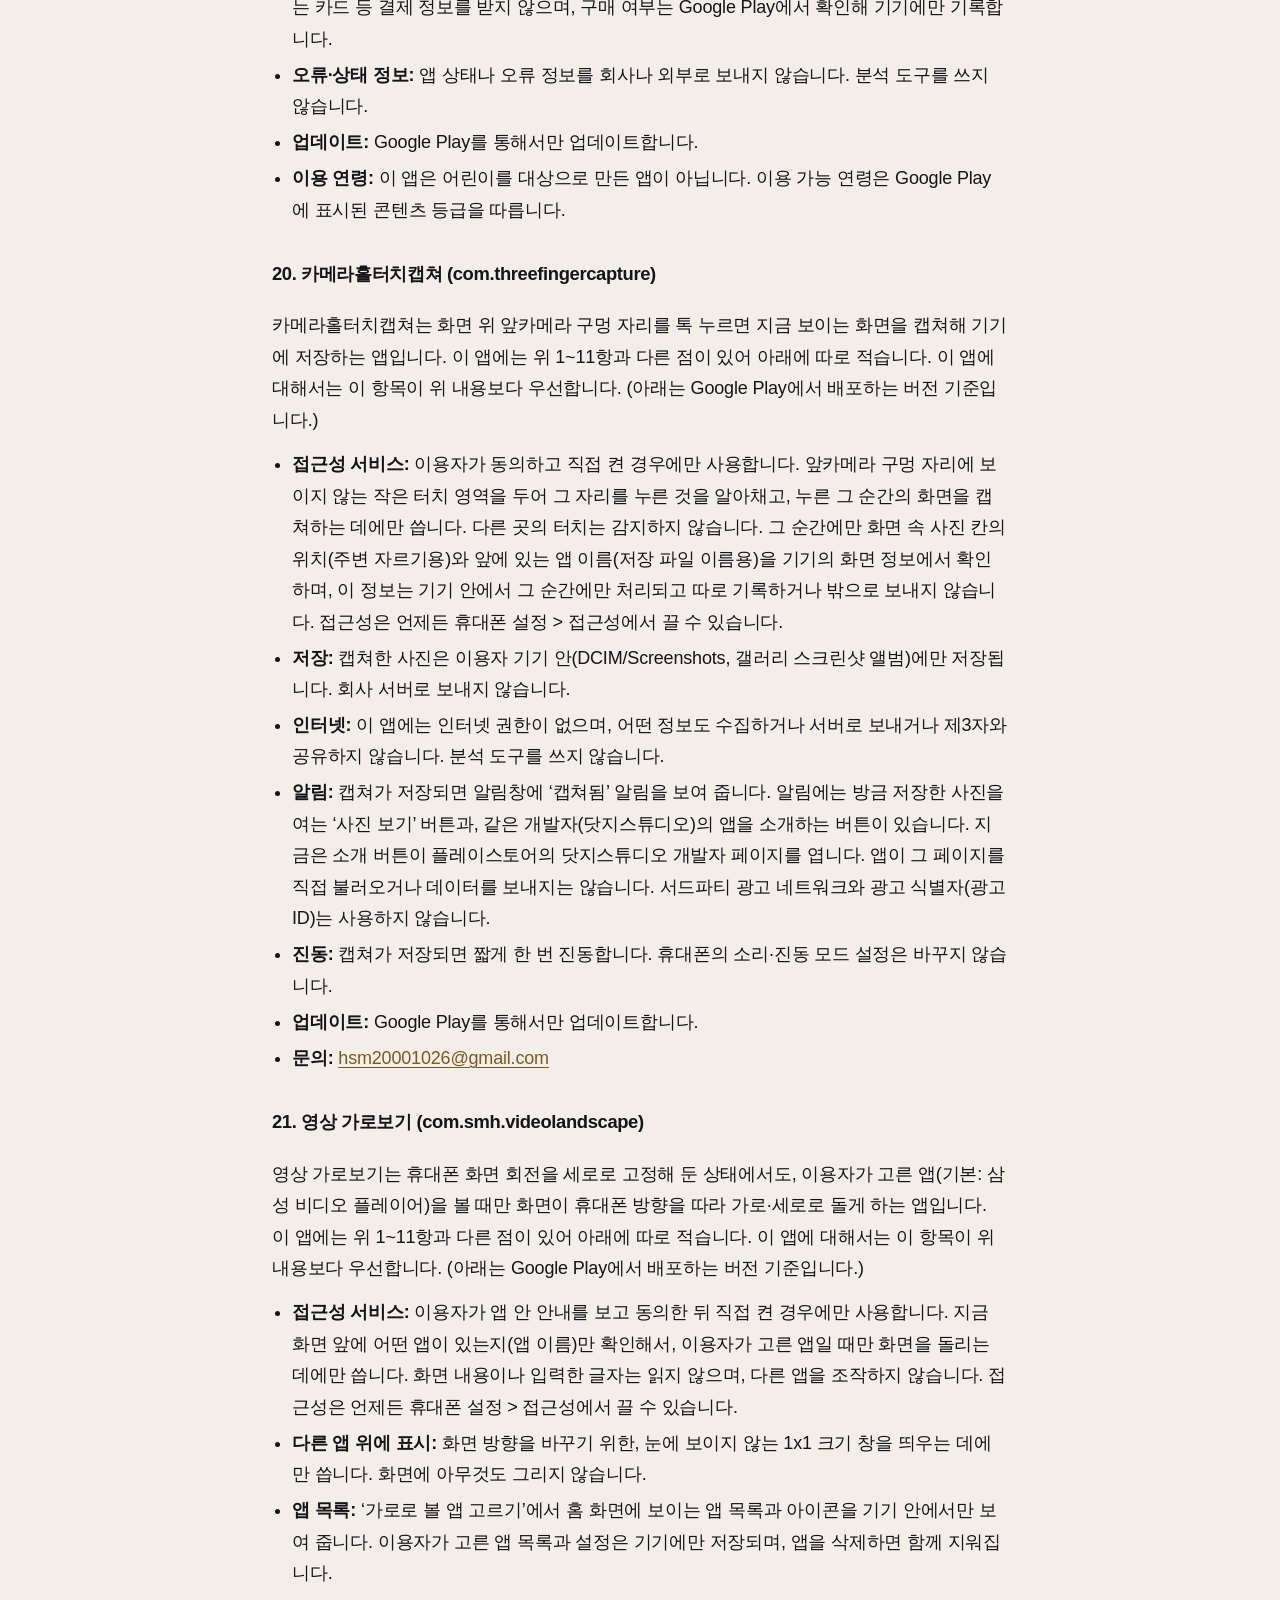
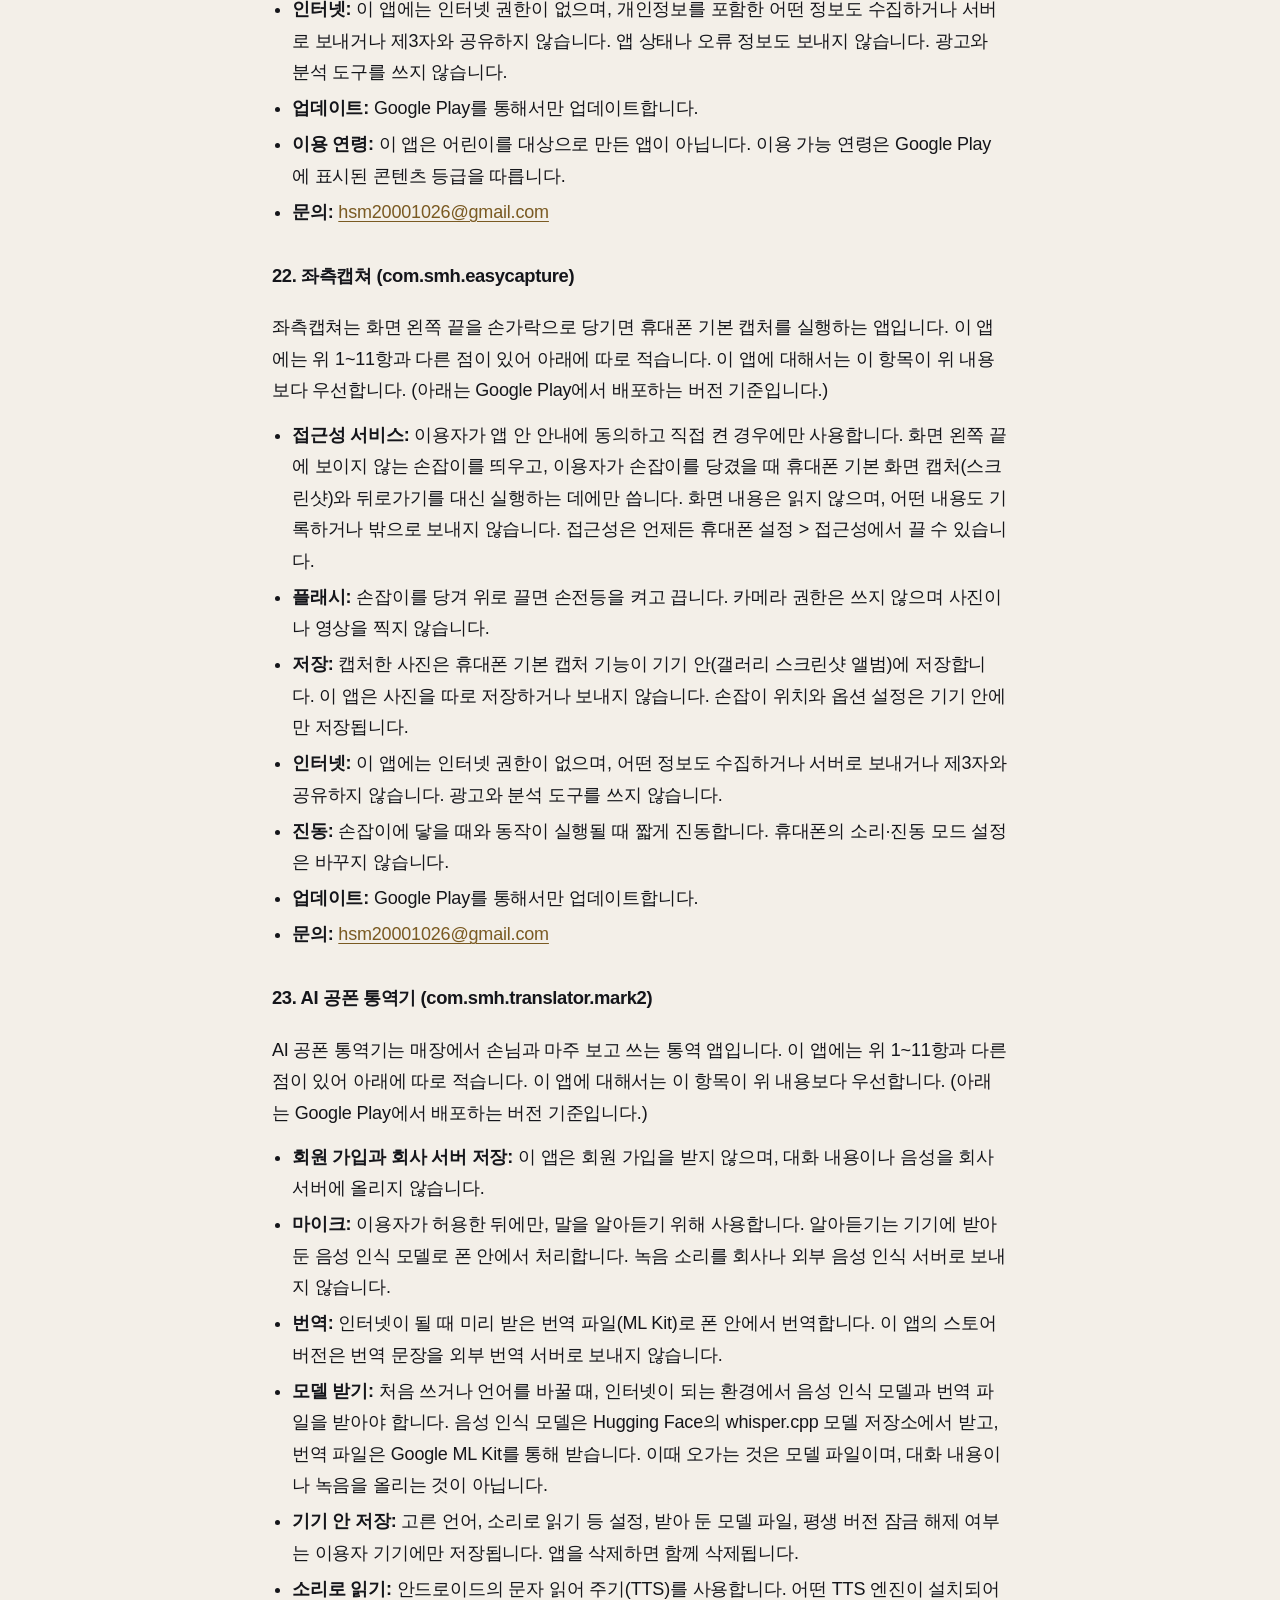
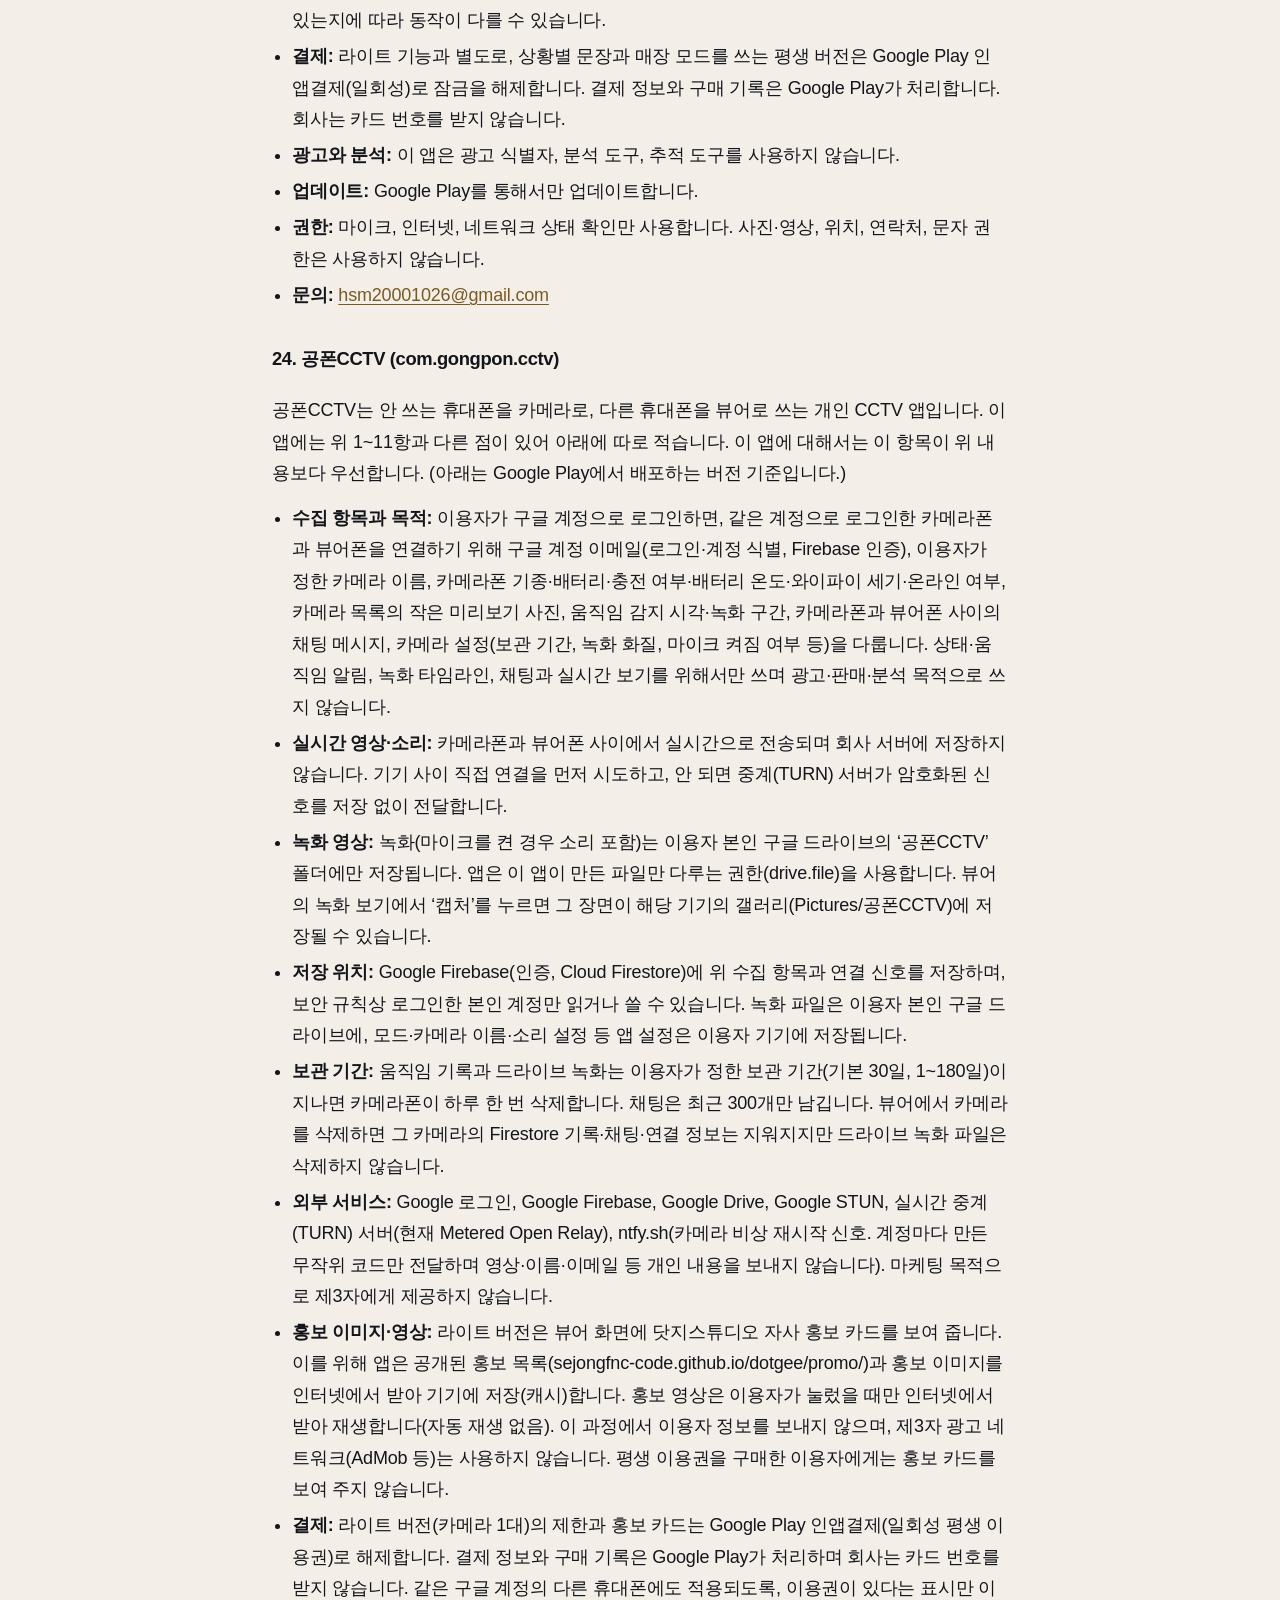
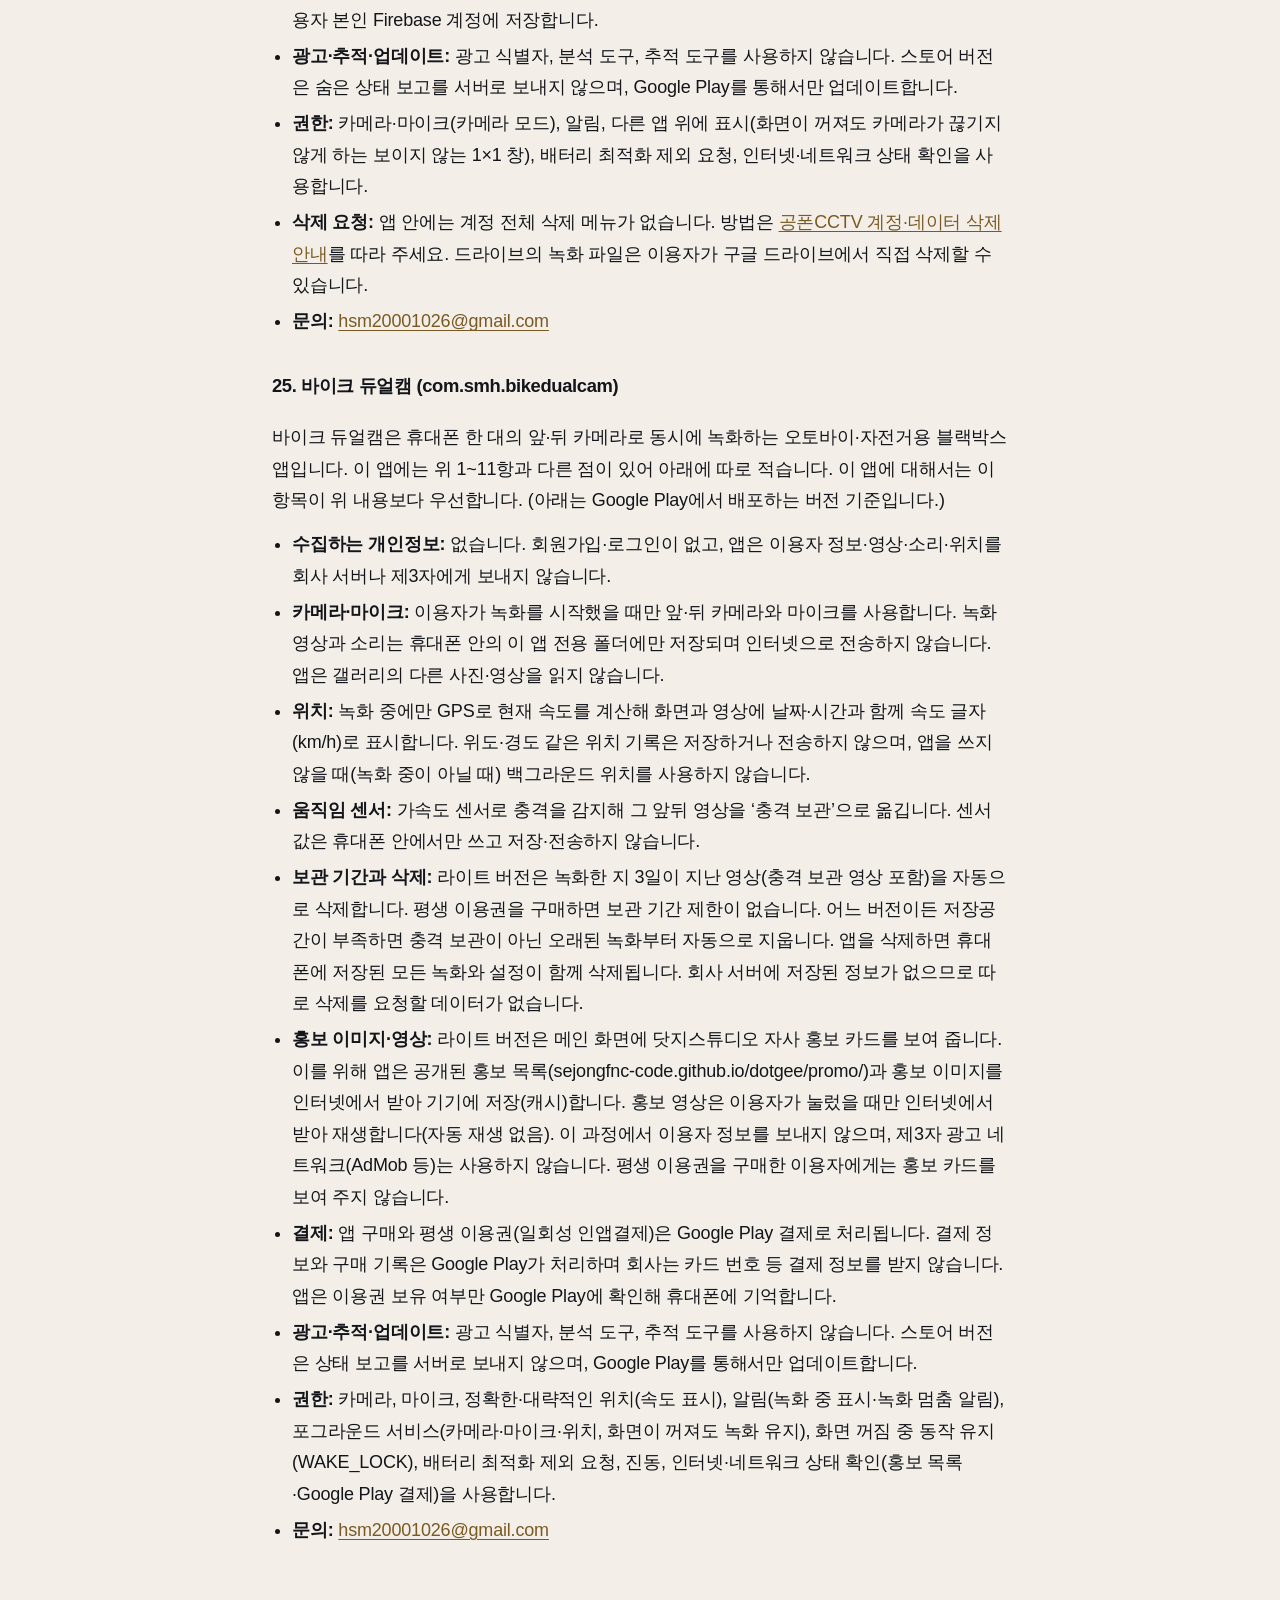
==== commit e16f40bd: "바이크 듀얼캠: 개인정보처리방침 25항, 홍보 목록 promo/bikedualcam.json(빈 목록)" ====
--- a/privacy.html
+++ b/privacy.html
@@ -253,6 +253,21 @@
           <li><strong>삭제 요청:</strong> 앱 안에는 계정 전체 삭제 메뉴가 없습니다. 방법은 <a href="cctv-delete.html">공폰CCTV 계정·데이터 삭제 안내</a>를 따라 주세요. 드라이브의 녹화 파일은 이용자가 구글 드라이브에서 직접 삭제할 수 있습니다.</li>
           <li><strong>문의:</strong> <a href="mailto:hsm20001026@gmail.com">hsm20001026@gmail.com</a></li>
         </ul>
+
+        <h2 id="bikedualcam">25. 바이크 듀얼캠 (com.smh.bikedualcam)</h2>
+        <p>바이크 듀얼캠은 휴대폰 한 대의 앞·뒤 카메라로 동시에 녹화하는 오토바이·자전거용 블랙박스 앱입니다. 이 앱에는 위 1~11항과 다른 점이 있어 아래에 따로 적습니다. 이 앱에 대해서는 이 항목이 위 내용보다 우선합니다. (아래는 Google Play에서 배포하는 버전 기준입니다.)</p>
+        <ul>
+          <li><strong>수집하는 개인정보:</strong> 없습니다. 회원가입·로그인이 없고, 앱은 이용자 정보·영상·소리·위치를 회사 서버나 제3자에게 보내지 않습니다.</li>
+          <li><strong>카메라·마이크:</strong> 이용자가 녹화를 시작했을 때만 앞·뒤 카메라와 마이크를 사용합니다. 녹화 영상과 소리는 휴대폰 안의 이 앱 전용 폴더에만 저장되며 인터넷으로 전송하지 않습니다. 앱은 갤러리의 다른 사진·영상을 읽지 않습니다.</li>
+          <li><strong>위치:</strong> 녹화 중에만 GPS로 현재 속도를 계산해 화면과 영상에 날짜·시간과 함께 속도 글자(km/h)로 표시합니다. 위도·경도 같은 위치 기록은 저장하거나 전송하지 않으며, 앱을 쓰지 않을 때(녹화 중이 아닐 때) 백그라운드 위치를 사용하지 않습니다.</li>
+          <li><strong>움직임 센서:</strong> 가속도 센서로 충격을 감지해 그 앞뒤 영상을 ‘충격 보관’으로 옮깁니다. 센서 값은 휴대폰 안에서만 쓰고 저장·전송하지 않습니다.</li>
+          <li><strong>보관 기간과 삭제:</strong> 라이트 버전은 녹화한 지 3일이 지난 영상(충격 보관 영상 포함)을 자동으로 삭제합니다. 평생 이용권을 구매하면 보관 기간 제한이 없습니다. 어느 버전이든 저장공간이 부족하면 충격 보관이 아닌 오래된 녹화부터 자동으로 지웁니다. 앱을 삭제하면 휴대폰에 저장된 모든 녹화와 설정이 함께 삭제됩니다. 회사 서버에 저장된 정보가 없으므로 따로 삭제를 요청할 데이터가 없습니다.</li>
+          <li><strong>홍보 이미지·영상:</strong> 라이트 버전은 메인 화면에 닷지스튜디오 자사 홍보 카드를 보여 줍니다. 이를 위해 앱은 공개된 홍보 목록(sejongfnc-code.github.io/dotgee/promo/)과 홍보 이미지를 인터넷에서 받아 기기에 저장(캐시)합니다. 홍보 영상은 이용자가 눌렀을 때만 인터넷에서 받아 재생합니다(자동 재생 없음). 이 과정에서 이용자 정보를 보내지 않으며, 제3자 광고 네트워크(AdMob 등)는 사용하지 않습니다. 평생 이용권을 구매한 이용자에게는 홍보 카드를 보여 주지 않습니다.</li>
+          <li><strong>결제:</strong> 앱 구매와 평생 이용권(일회성 인앱결제)은 Google Play 결제로 처리됩니다. 결제 정보와 구매 기록은 Google Play가 처리하며 회사는 카드 번호 등 결제 정보를 받지 않습니다. 앱은 이용권 보유 여부만 Google Play에 확인해 휴대폰에 기억합니다.</li>
+          <li><strong>광고·추적·업데이트:</strong> 광고 식별자, 분석 도구, 추적 도구를 사용하지 않습니다. 스토어 버전은 상태 보고를 서버로 보내지 않으며, Google Play를 통해서만 업데이트합니다.</li>
+          <li><strong>권한:</strong> 카메라, 마이크, 정확한·대략적인 위치(속도 표시), 알림(녹화 중 표시·녹화 멈춤 알림), 포그라운드 서비스(카메라·마이크·위치, 화면이 꺼져도 녹화 유지), 화면 꺼짐 중 동작 유지(WAKE_LOCK), 배터리 최적화 제외 요청, 진동, 인터넷·네트워크 상태 확인(홍보 목록·Google Play 결제)을 사용합니다.</li>
+          <li><strong>문의:</strong> <a href="mailto:hsm20001026@gmail.com">hsm20001026@gmail.com</a></li>
+        </ul>
       </div>
     </section>
   </main>
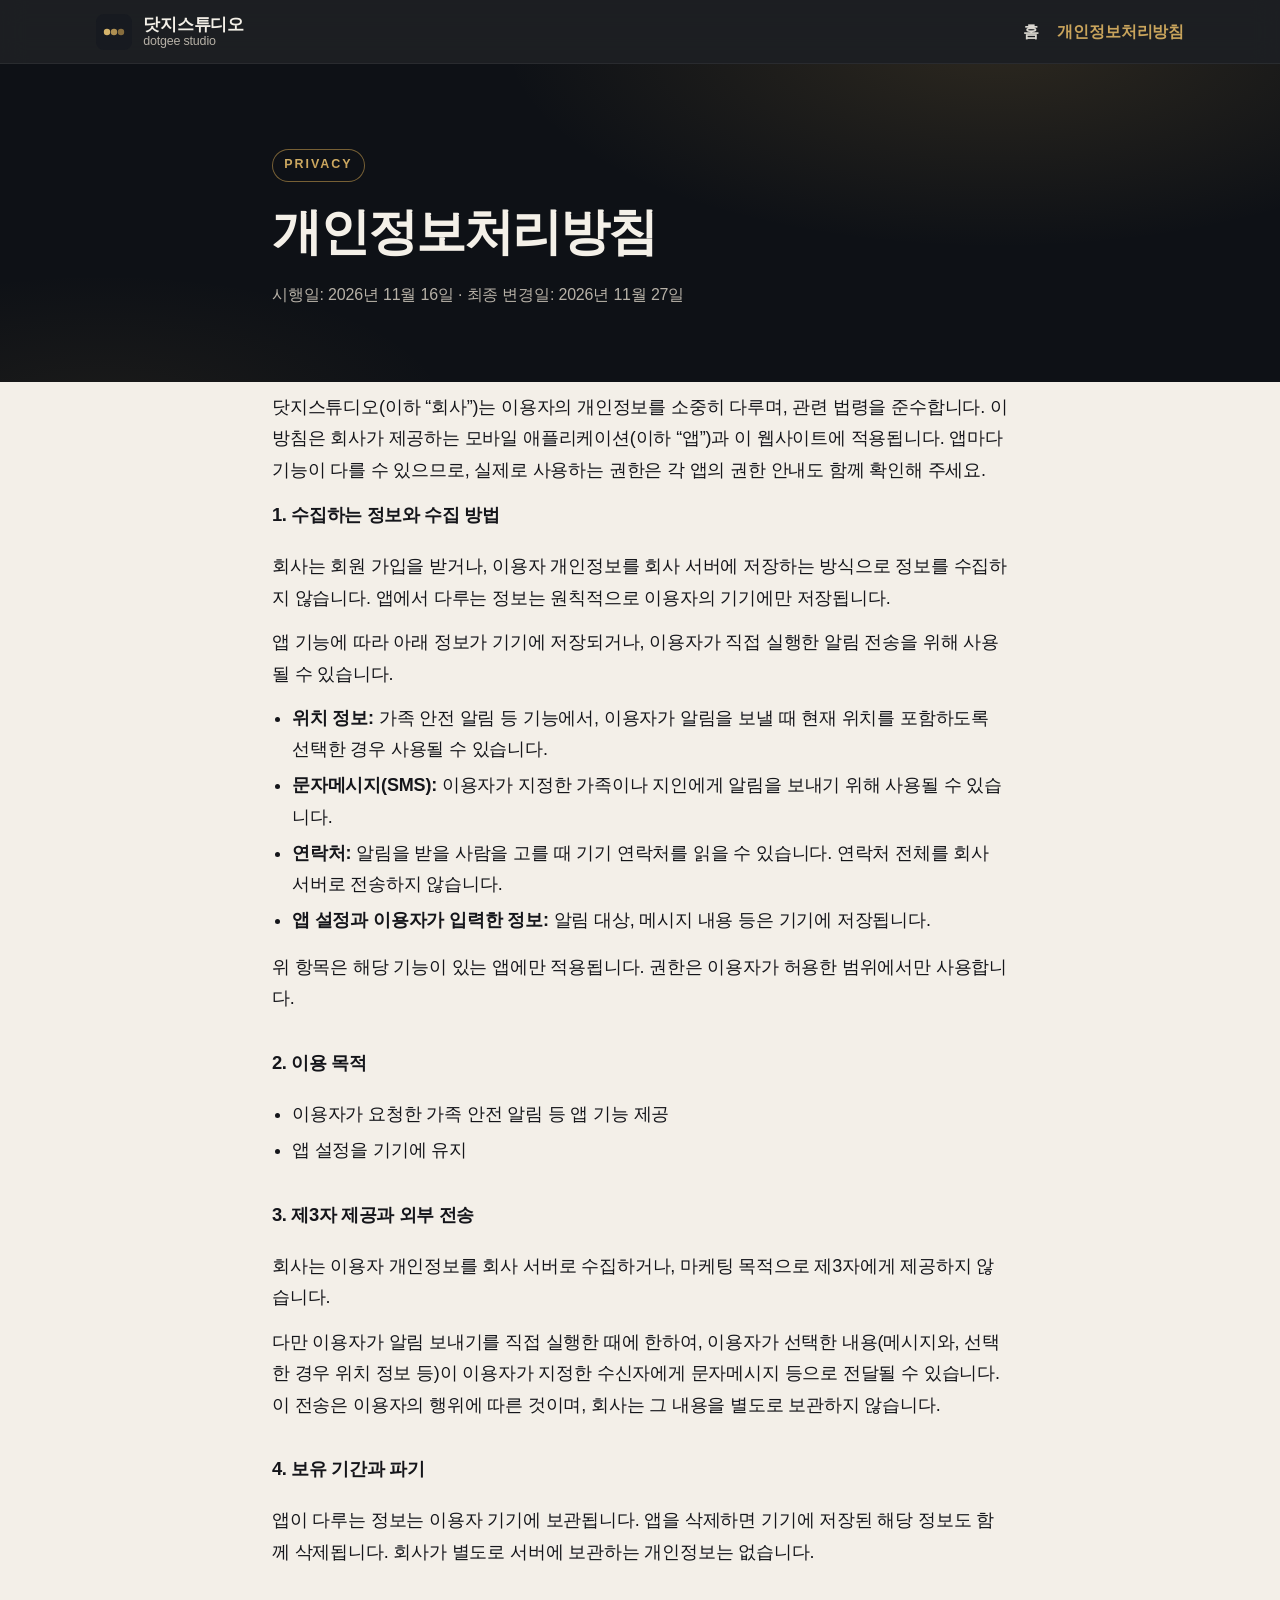
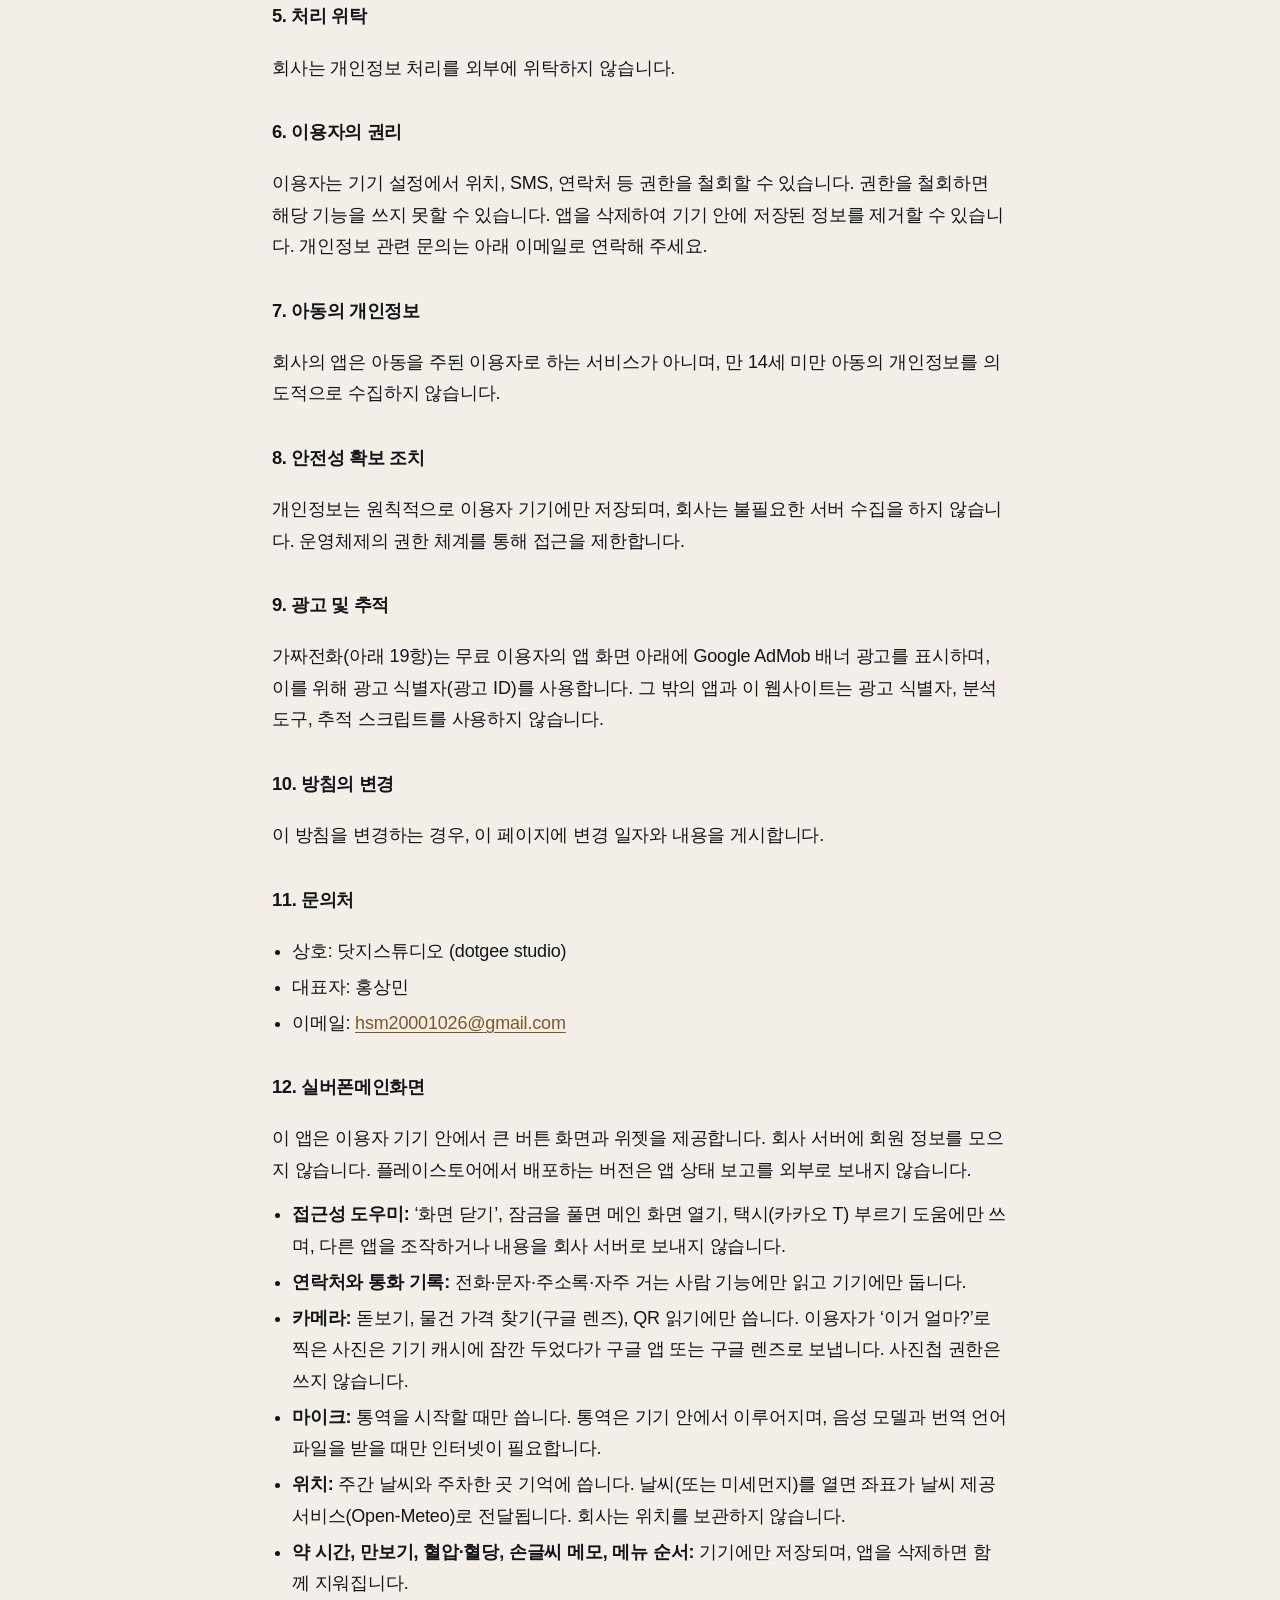
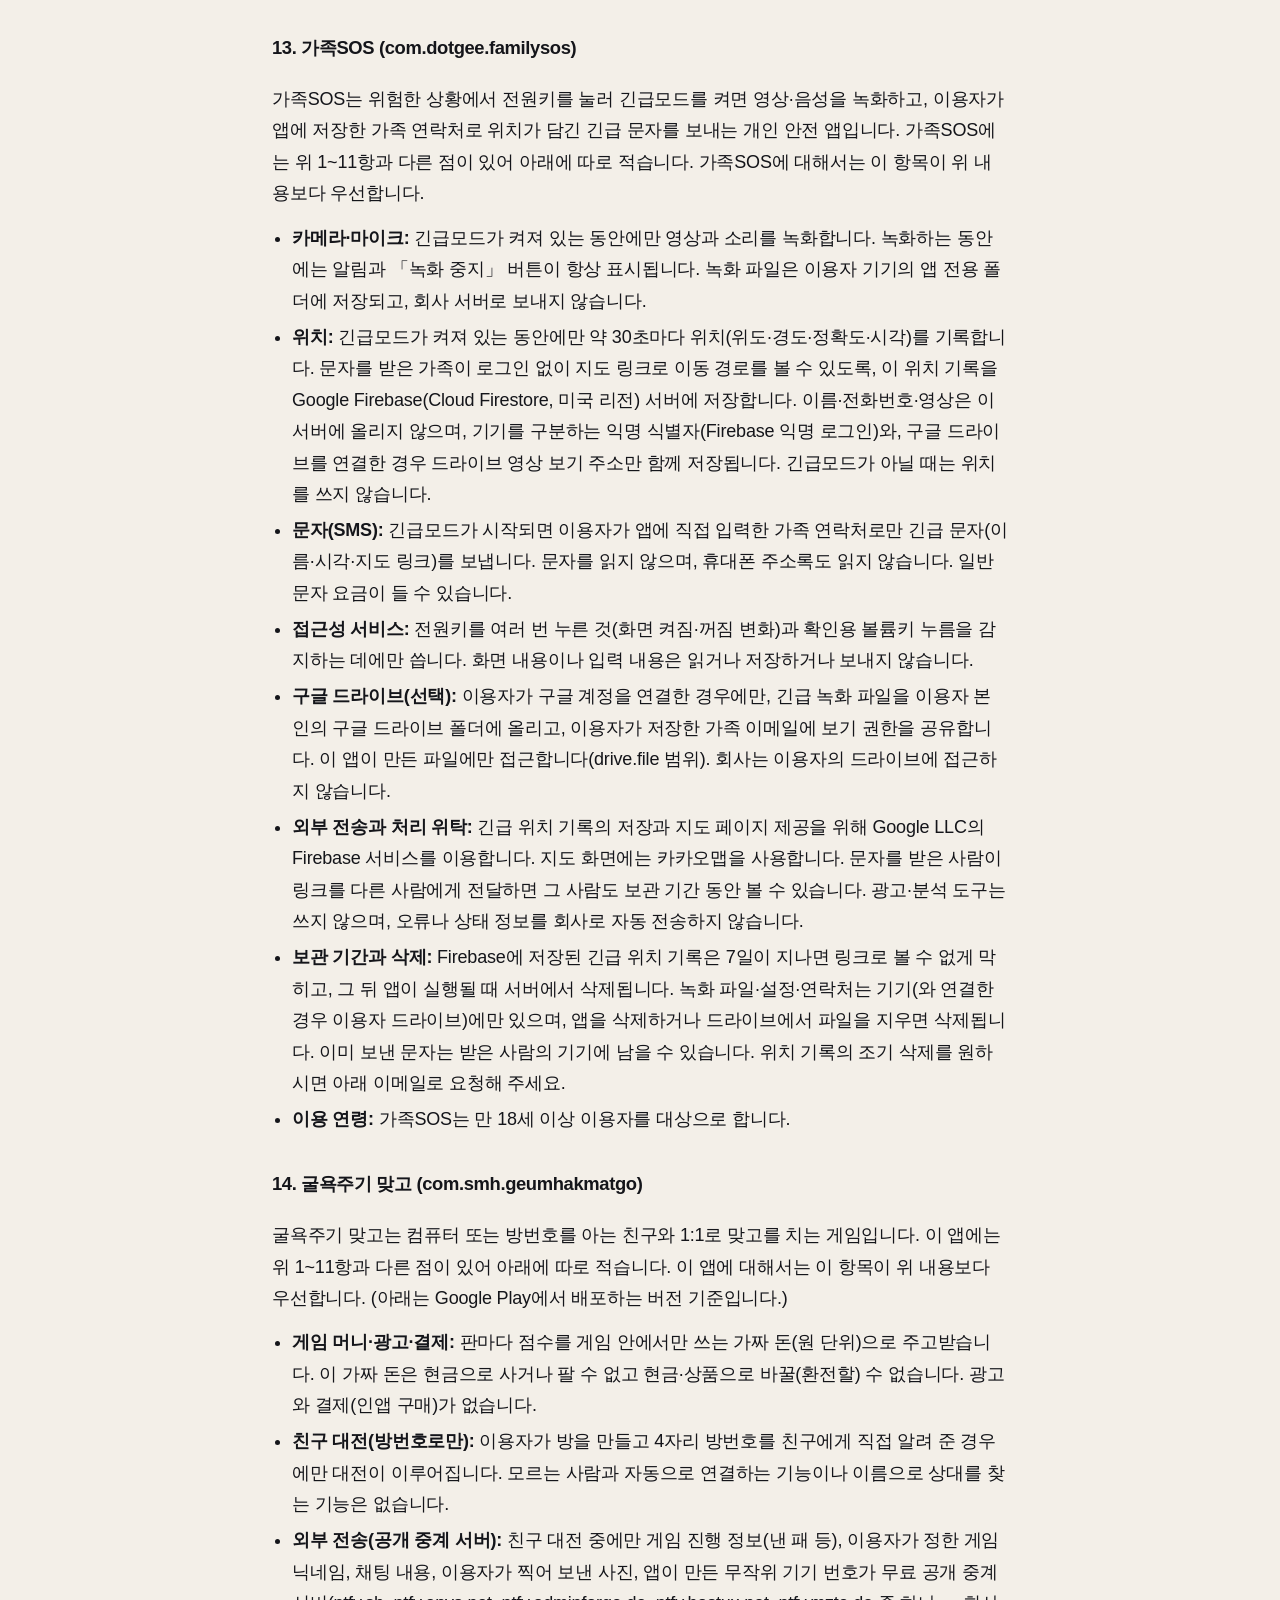
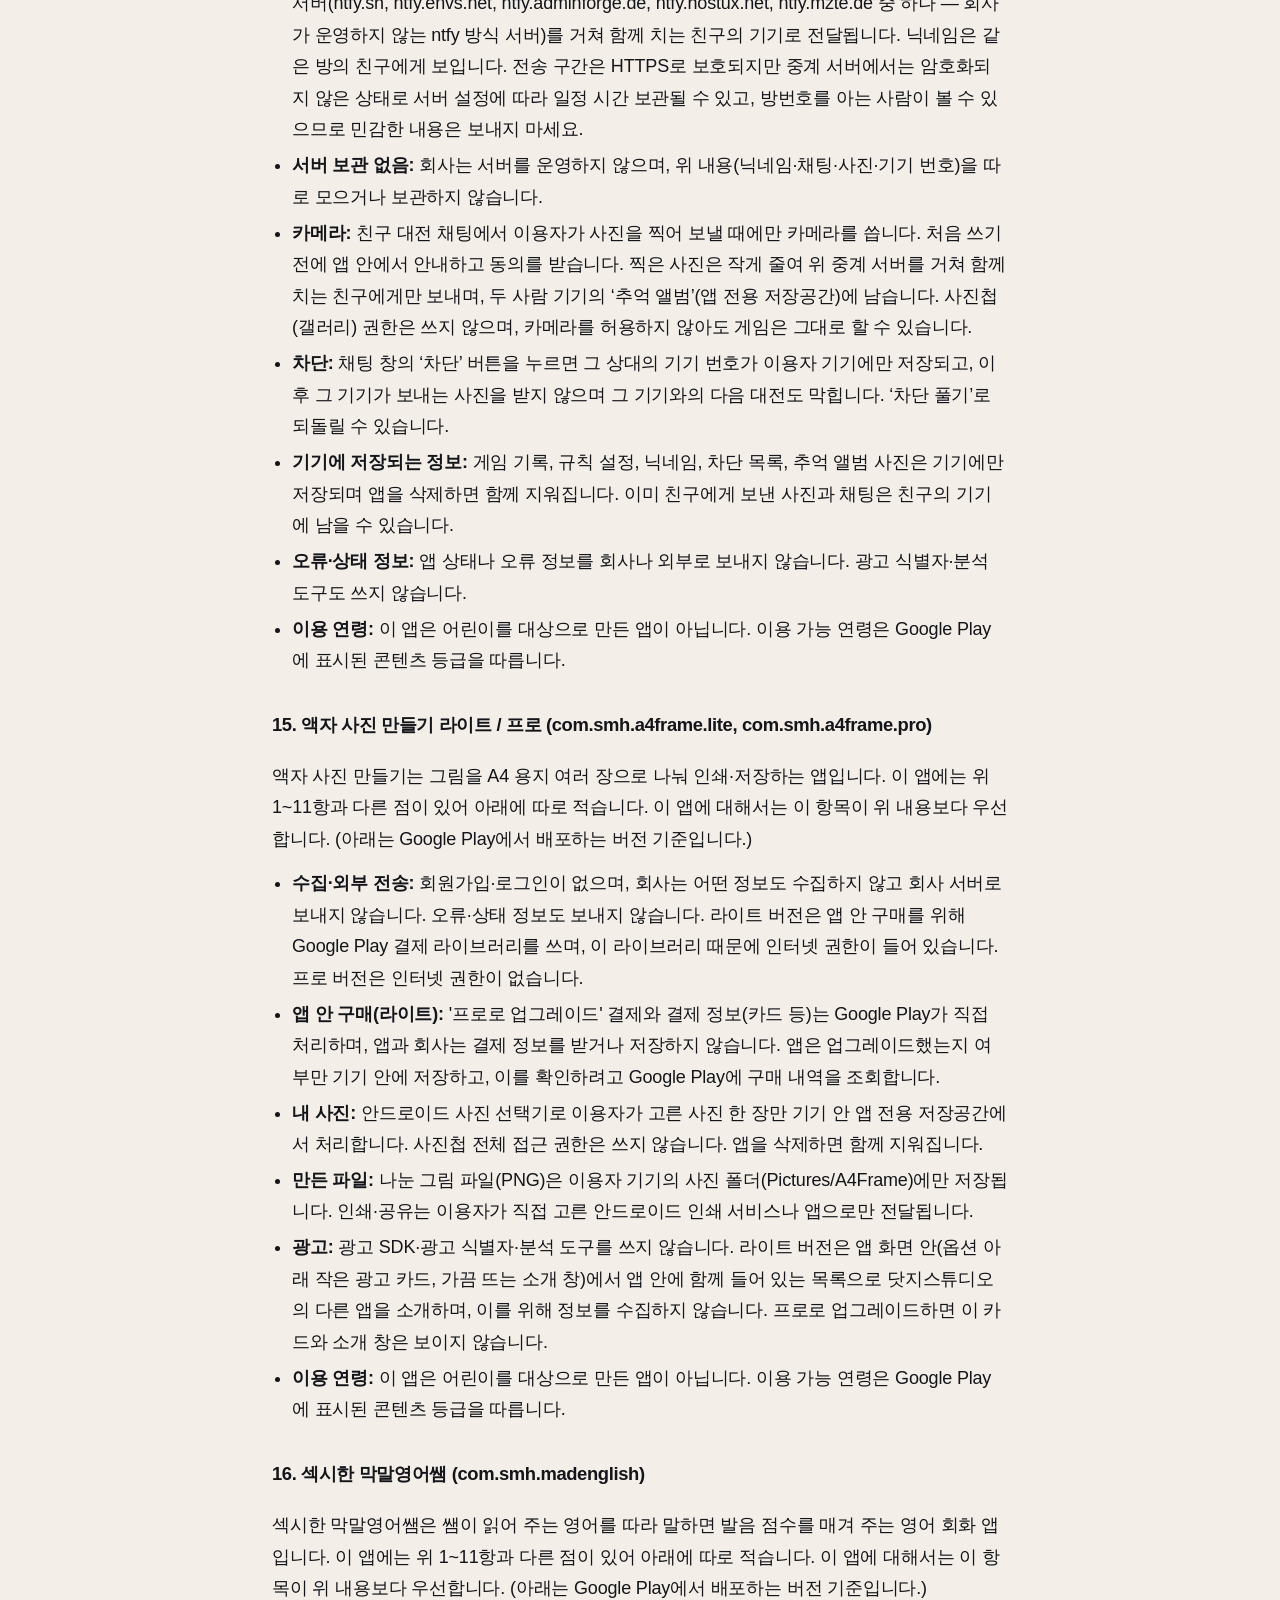
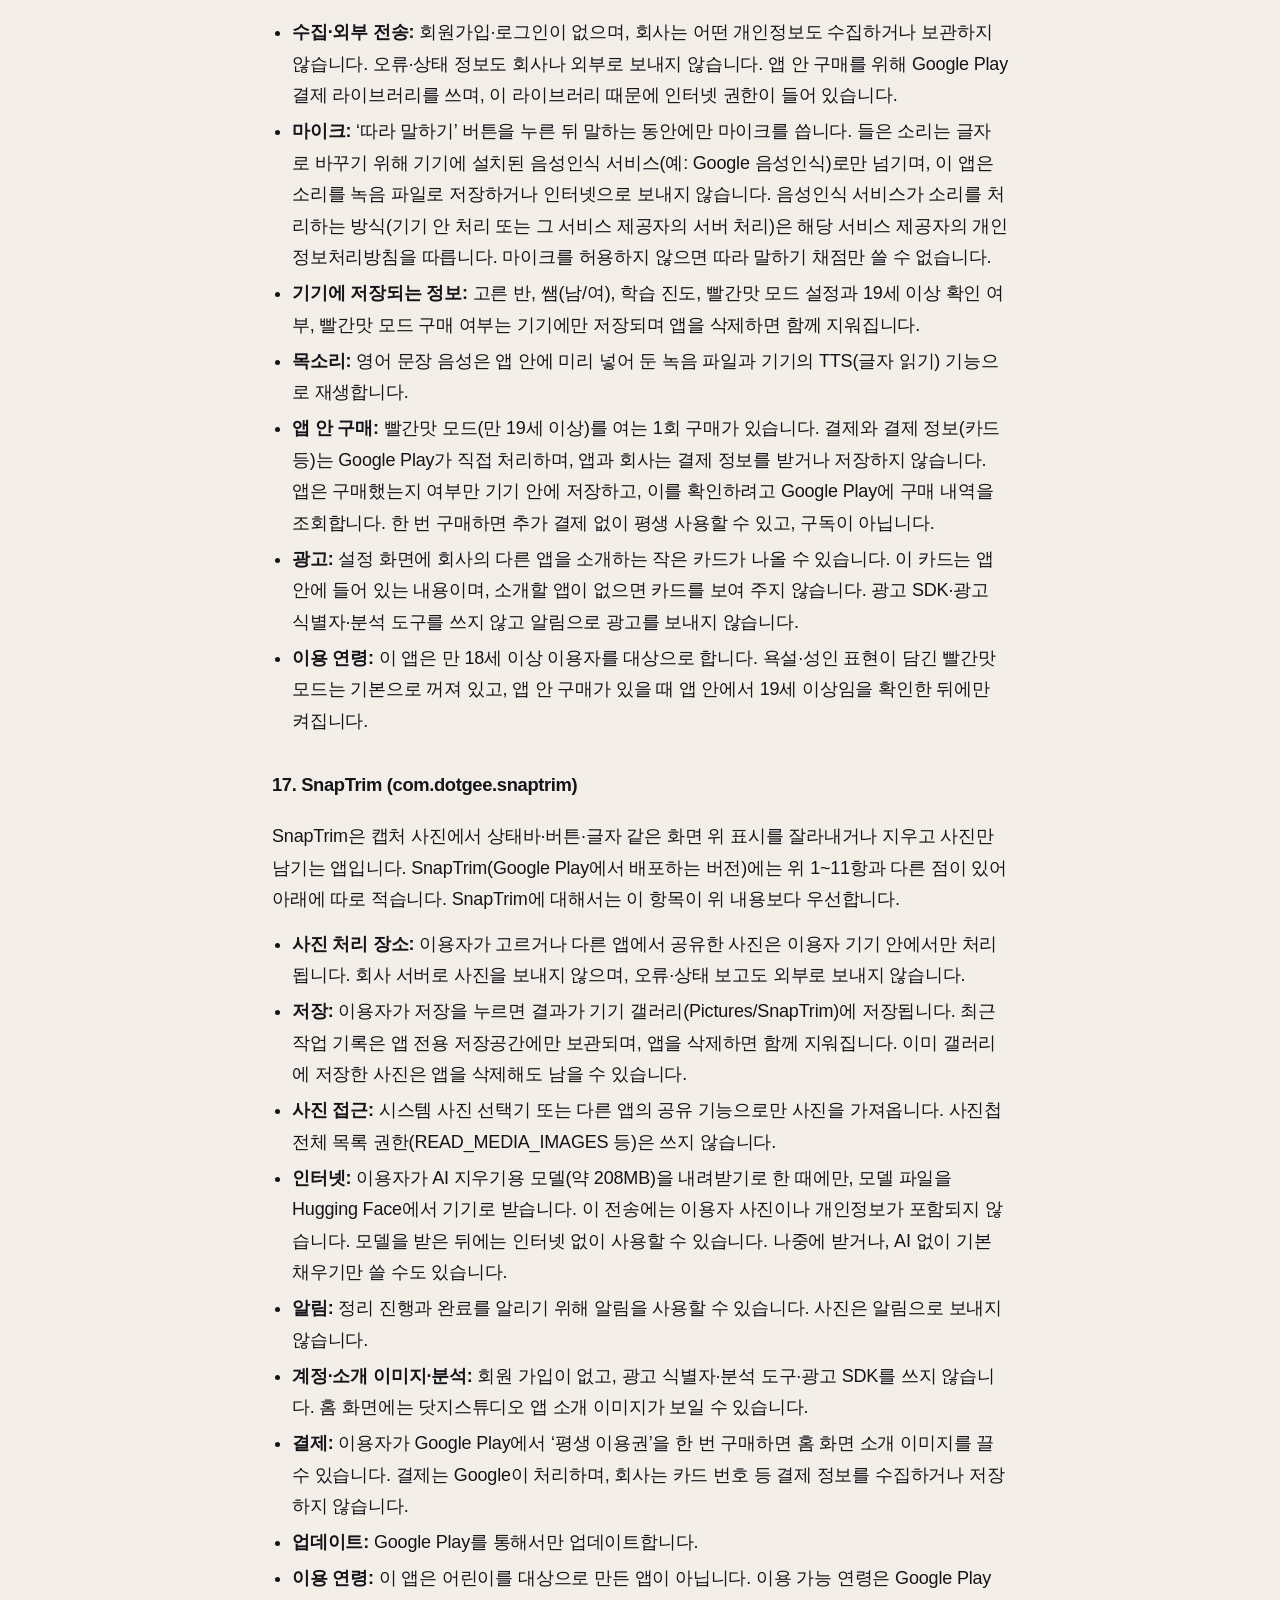
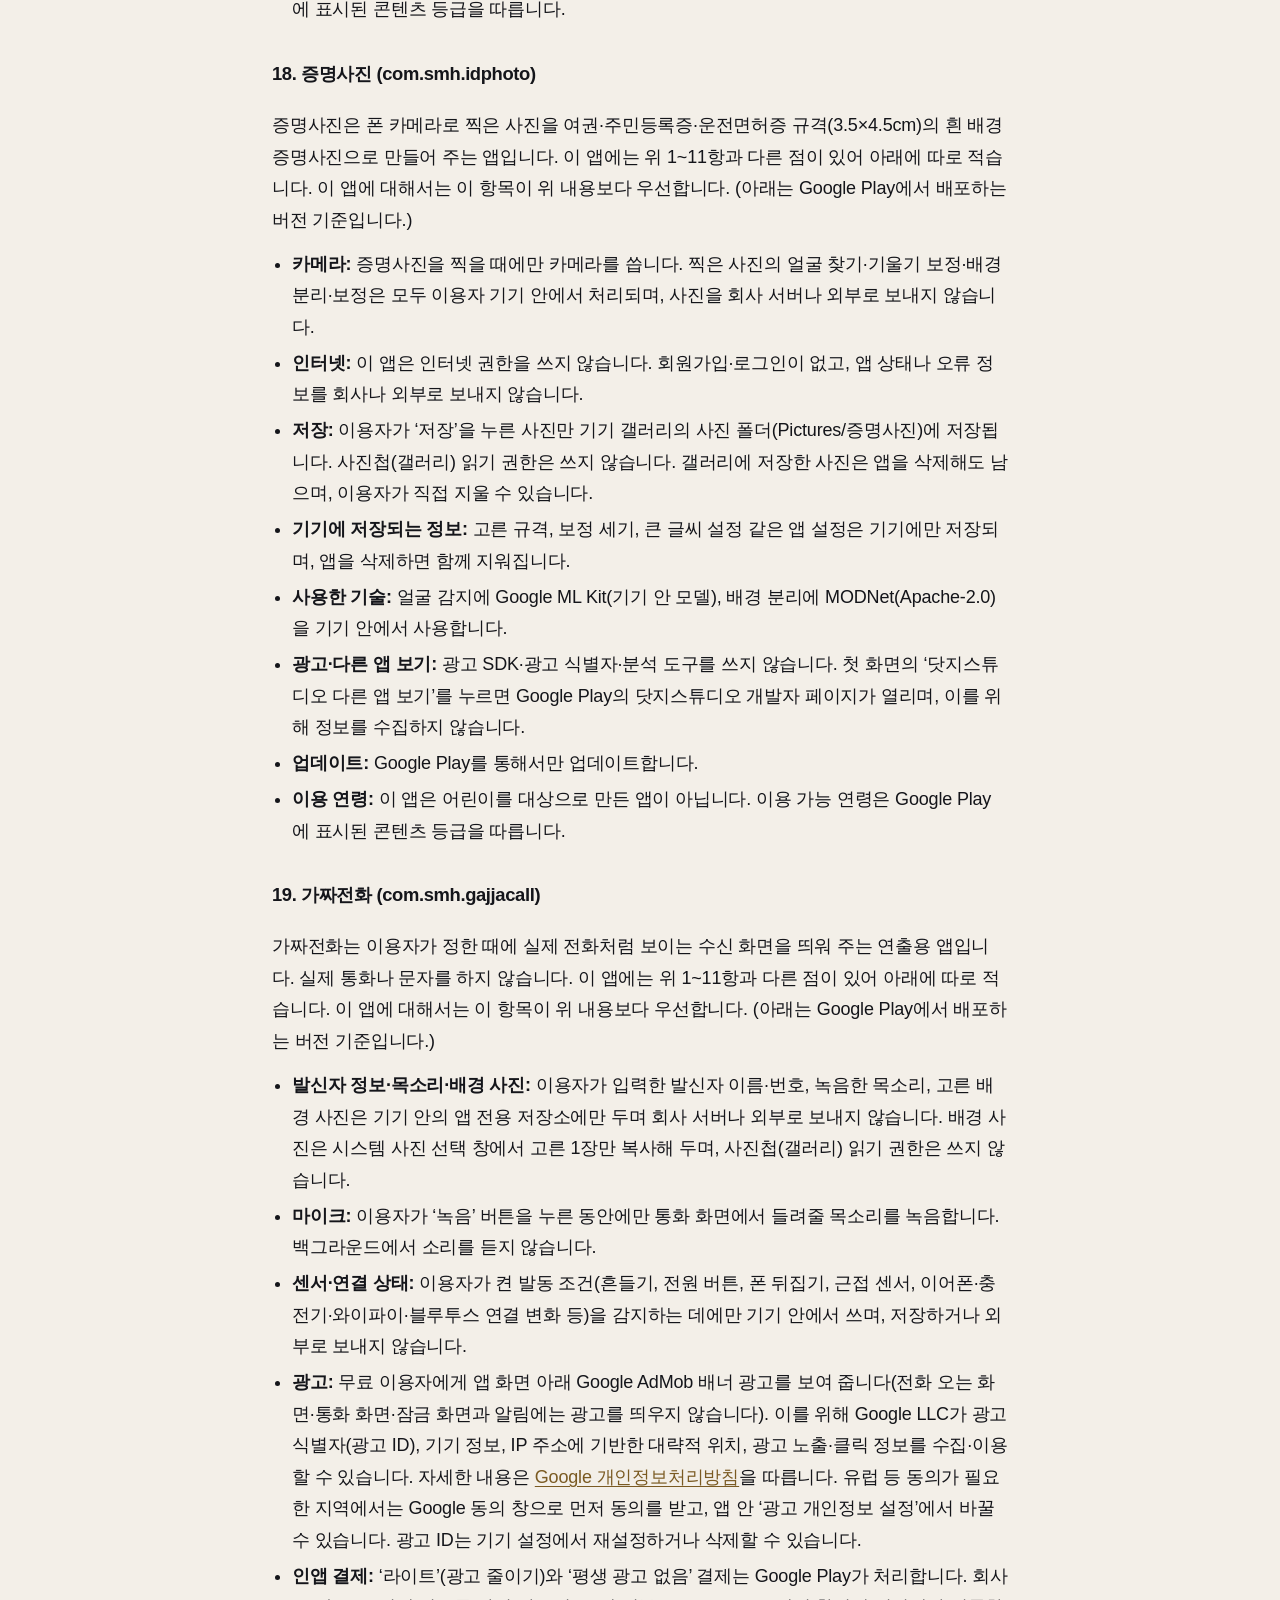
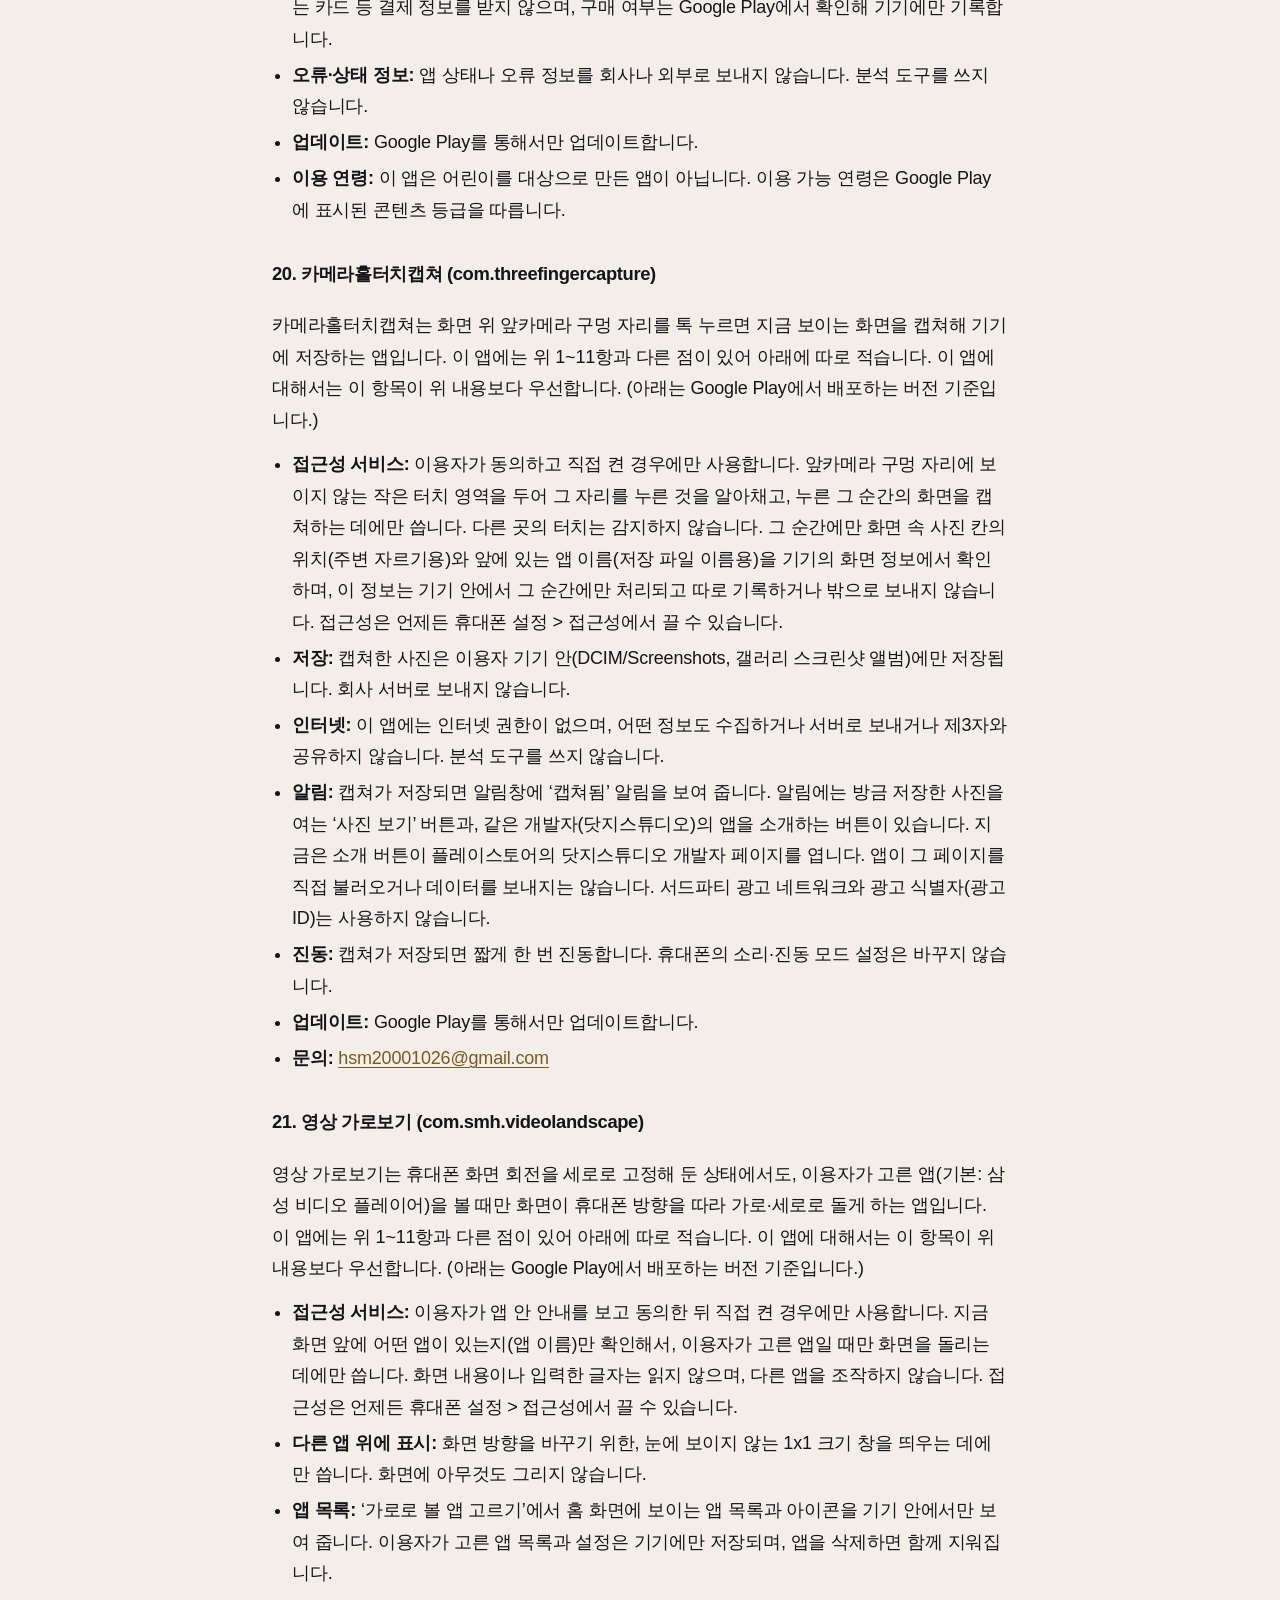
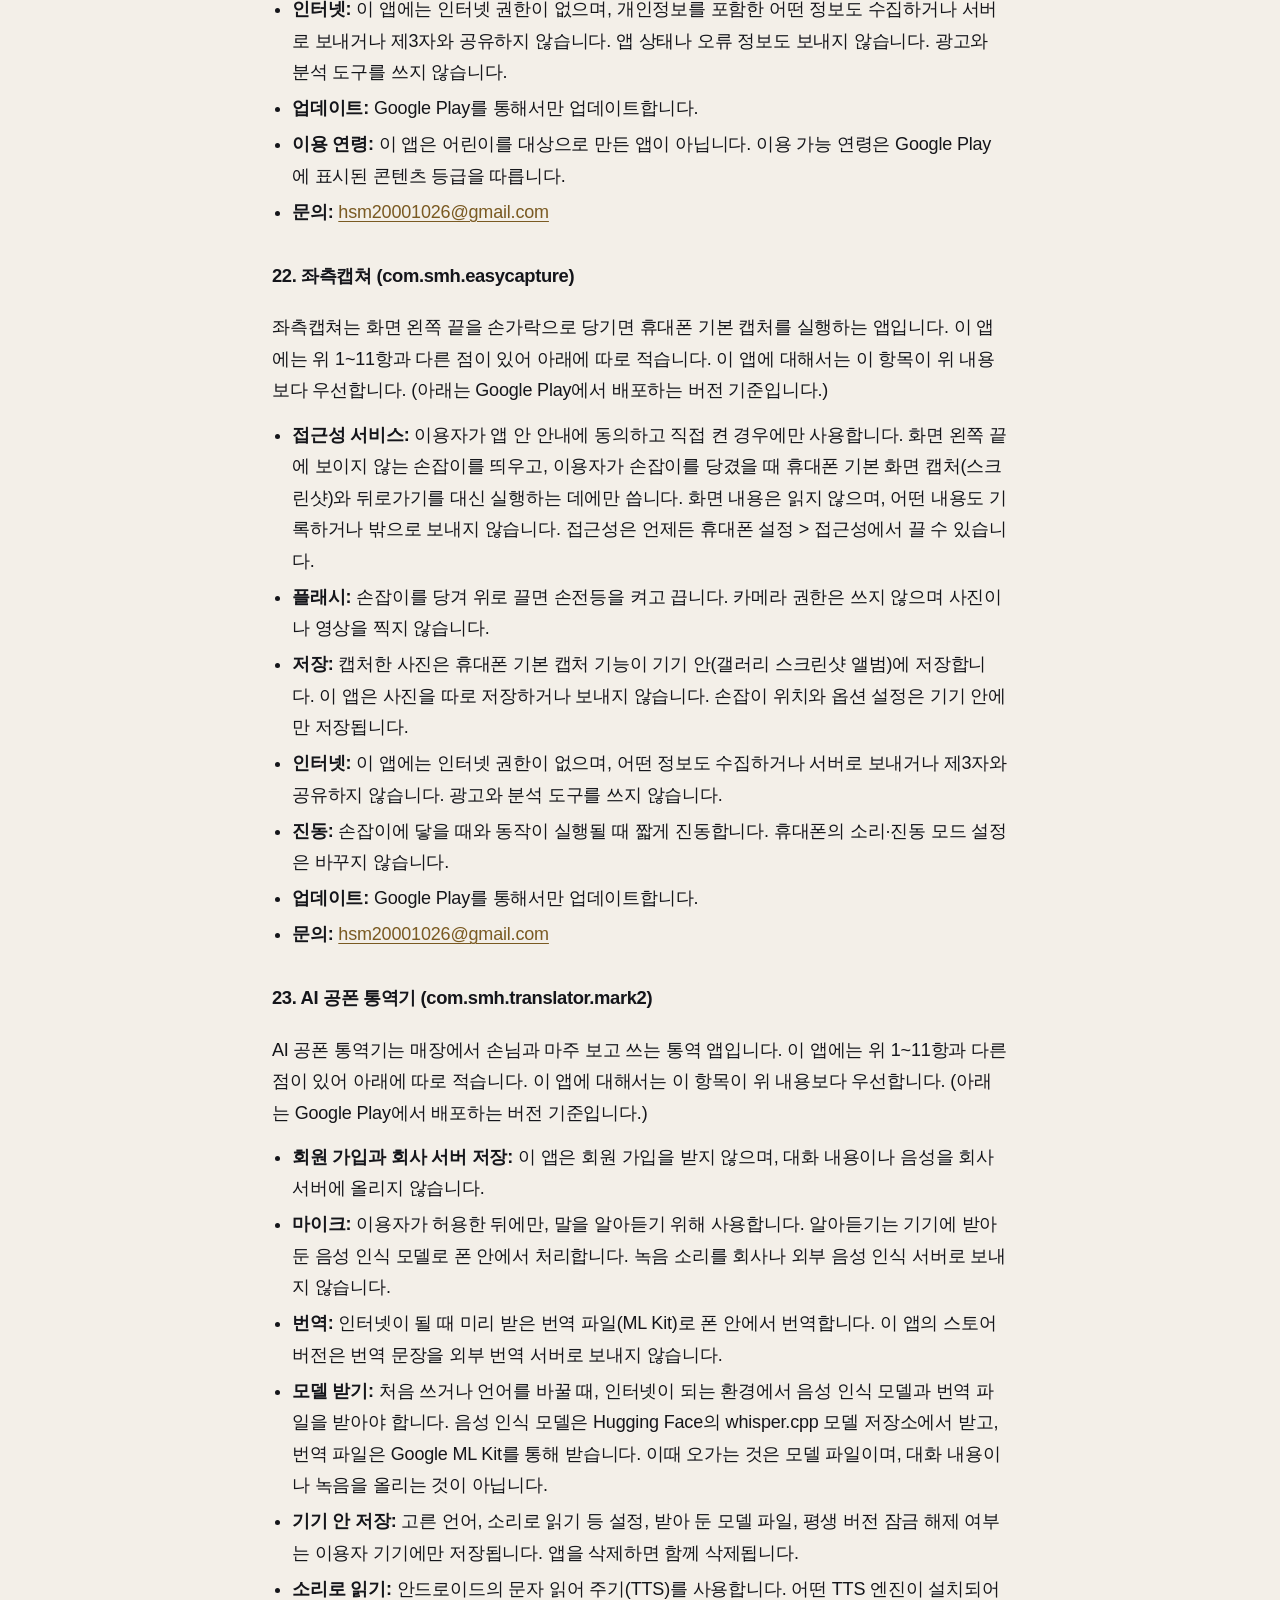
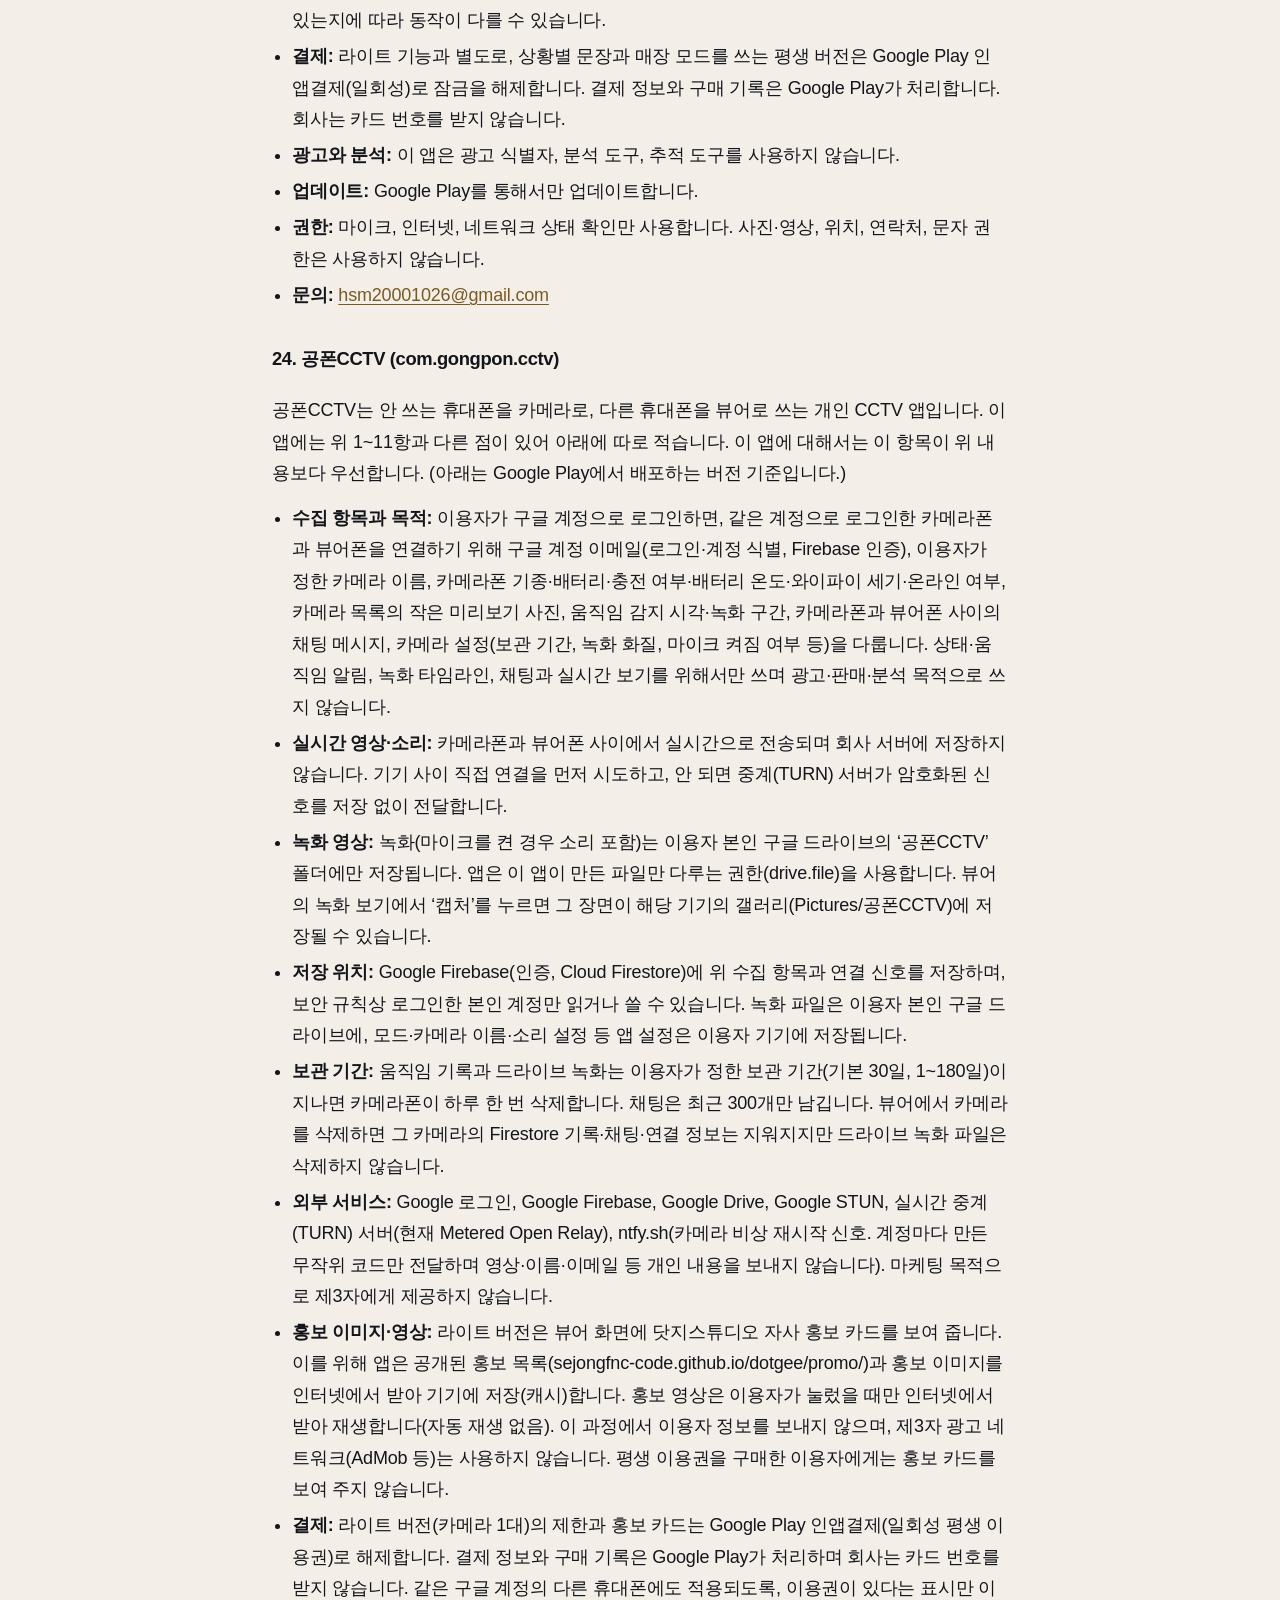
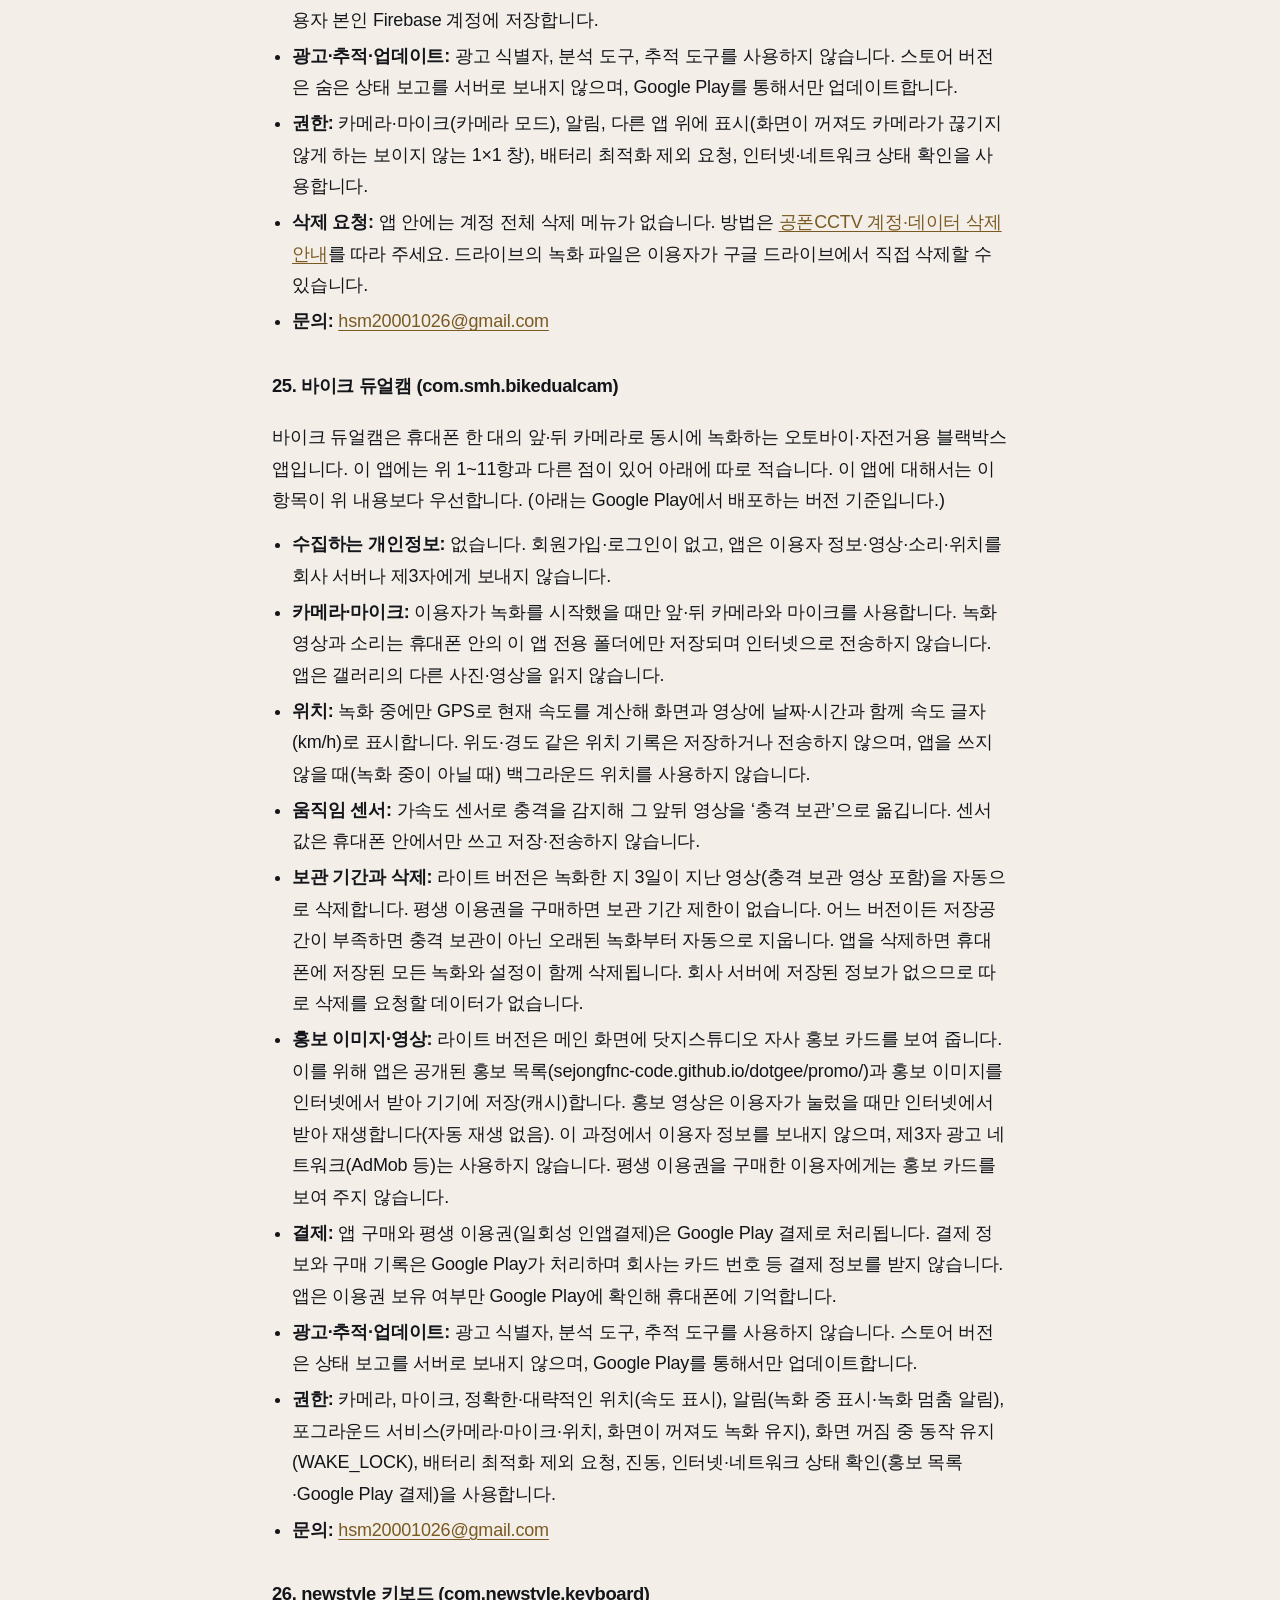
==== commit 6d2ac901: "privacy: newstyle 키보드 항목 추가, promo/newstyle.json(빈 목록) 추가" ====
--- a/privacy.html
+++ b/privacy.html
@@ -176,6 +176,7 @@
           <li><strong>이용 연령:</strong> 이 앱은 어린이를 대상으로 만든 앱이 아닙니다. 이용 가능 연령은 Google Play에 표시된 콘텐츠 등급을 따릅니다.</li>
         </ul>
 
+
         <h2 id="gajjacall">19. 가짜전화 (com.smh.gajjacall)</h2>
         <p>가짜전화는 이용자가 정한 때에 실제 전화처럼 보이는 수신 화면을 띄워 주는 연출용 앱입니다. 실제 통화나 문자를 하지 않습니다. 이 앱에는 위 1~11항과 다른 점이 있어 아래에 따로 적습니다. 이 앱에 대해서는 이 항목이 위 내용보다 우선합니다. (아래는 Google Play에서 배포하는 버전 기준입니다.)</p>
         <ul>
@@ -267,6 +268,17 @@
           <li><strong>광고·추적·업데이트:</strong> 광고 식별자, 분석 도구, 추적 도구를 사용하지 않습니다. 스토어 버전은 상태 보고를 서버로 보내지 않으며, Google Play를 통해서만 업데이트합니다.</li>
           <li><strong>권한:</strong> 카메라, 마이크, 정확한·대략적인 위치(속도 표시), 알림(녹화 중 표시·녹화 멈춤 알림), 포그라운드 서비스(카메라·마이크·위치, 화면이 꺼져도 녹화 유지), 화면 꺼짐 중 동작 유지(WAKE_LOCK), 배터리 최적화 제외 요청, 진동, 인터넷·네트워크 상태 확인(홍보 목록·Google Play 결제)을 사용합니다.</li>
           <li><strong>문의:</strong> <a href="mailto:hsm20001026@gmail.com">hsm20001026@gmail.com</a></li>
+        </ul>
+
+<h2 id="newstyle">26. newstyle 키보드 (com.newstyle.keyboard)</h2>
+        <p>newstyle 키보드는 한글 15키와 영문·숫자·기호·이모지 자판, 한손 모드, 상용구, 음성 입력을 제공하는 키보드 앱입니다. 이 앱(Google Play에서 배포하는 버전)에는 위 1~11항과 다른 점이 있어 아래에 따로 적습니다. 이 앱에 대해서는 이 항목이 위 내용보다 우선합니다.</p>
+        <ul>
+          <li><strong>수집·외부 전송:</strong> 회원가입·로그인이 없습니다. 회사가 이용자 개인정보를 수집하거나 보관하지 않습니다. 키보드로 입력한 글자와 상용구는 이용자 기기에만 저장되며, 이 앱이 회사나 외부 서버로 보내지 않습니다. 오류·상태 정보도 외부로 보내지 않습니다.</li>
+          <li><strong>마이크:</strong> 이용자가 키보드의 마이크 버튼을 눌러 음성 입력을 하는 동안에만 마이크를 씁니다. 들은 소리는 글자로 바꾸기 위해 기기에 설치된 음성 인식 서비스(삼성 음성 인식 또는 시스템 기본 인식 서비스)로만 넘기며, 이 앱은 소리를 녹음 파일로 저장하거나 자체 서버로 보내지 않습니다. 음성 인식 서비스가 소리를 처리하는 방식(기기 안 처리 또는 그 서비스 제공자의 서버 처리)은 해당 서비스 제공자의 개인정보처리방침을 따릅니다. 마이크를 허용하지 않으면 음성 입력만 쓸 수 없고, 나머지 키보드 기능은 그대로 쓸 수 있습니다.</li>
+          <li><strong>인터넷·소개 이미지:</strong> 설정 화면 상단의 소개 카드를 보여 주기 위해, 공개 주소에서 소개 목록(promo/newstyle.json)과 이미지·영상(영상이 있는 항목을 이용자가 재생할 때)을 인터넷으로 받아 올 수 있습니다. 이 전송에는 입력 글자, 상용구, 음성이 포함되지 않습니다. 키보드(입력기) 서비스 자체는 네트워크를 사용하지 않습니다. 제3자 광고 SDK·광고 식별자·분석 도구는 쓰지 않습니다.</li>
+          <li><strong>기기에 저장되는 정보:</strong> 상용구와 키보드 설정(진동, 두 번 누르기 시간, 높이 등)은 기기에만 저장되며, 앱을 삭제하면 함께 지워집니다.</li>
+          <li><strong>업데이트:</strong> Google Play를 통해서만 업데이트합니다.</li>
+          <li><strong>이용 연령:</strong> 이 앱은 어린이를 대상으로 만든 앱이 아닙니다. 이용 가능 연령은 Google Play에 표시된 콘텐츠 등급을 따릅니다.</li>
         </ul>
       </div>
     </section>
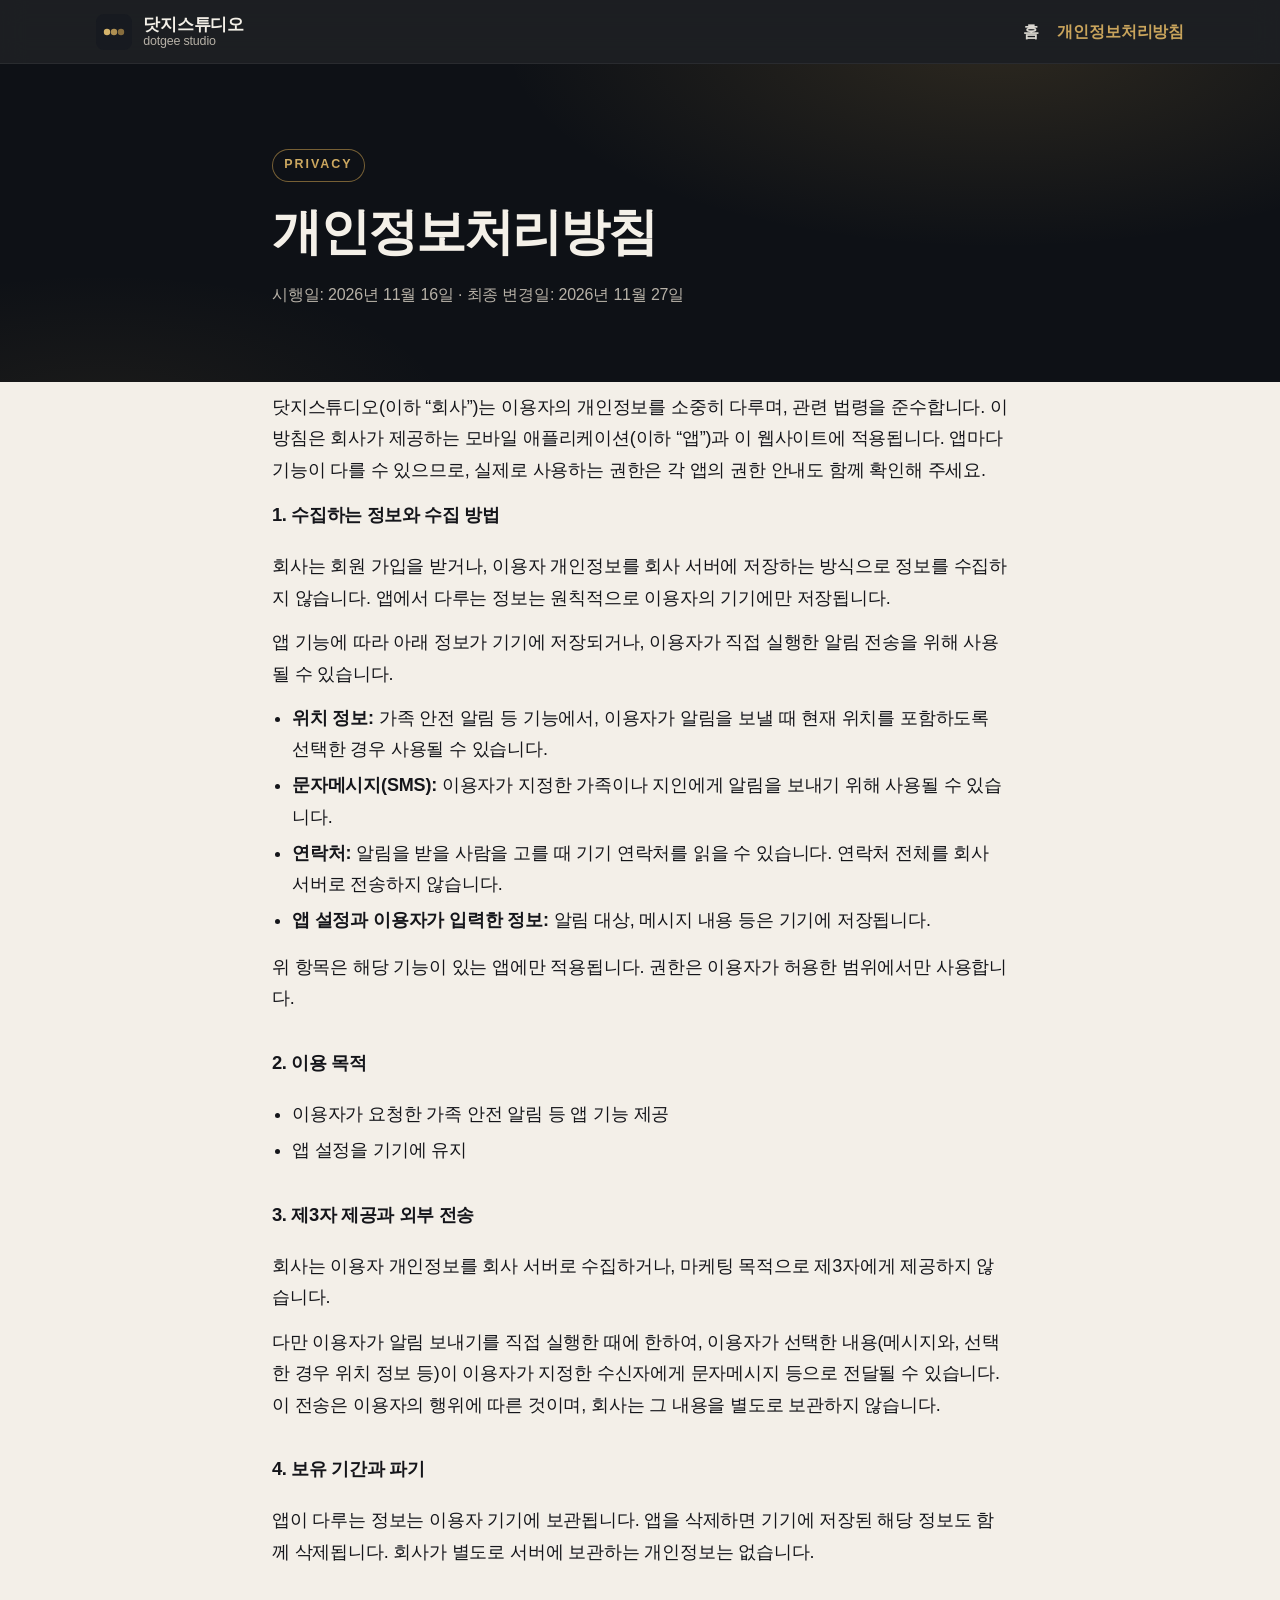
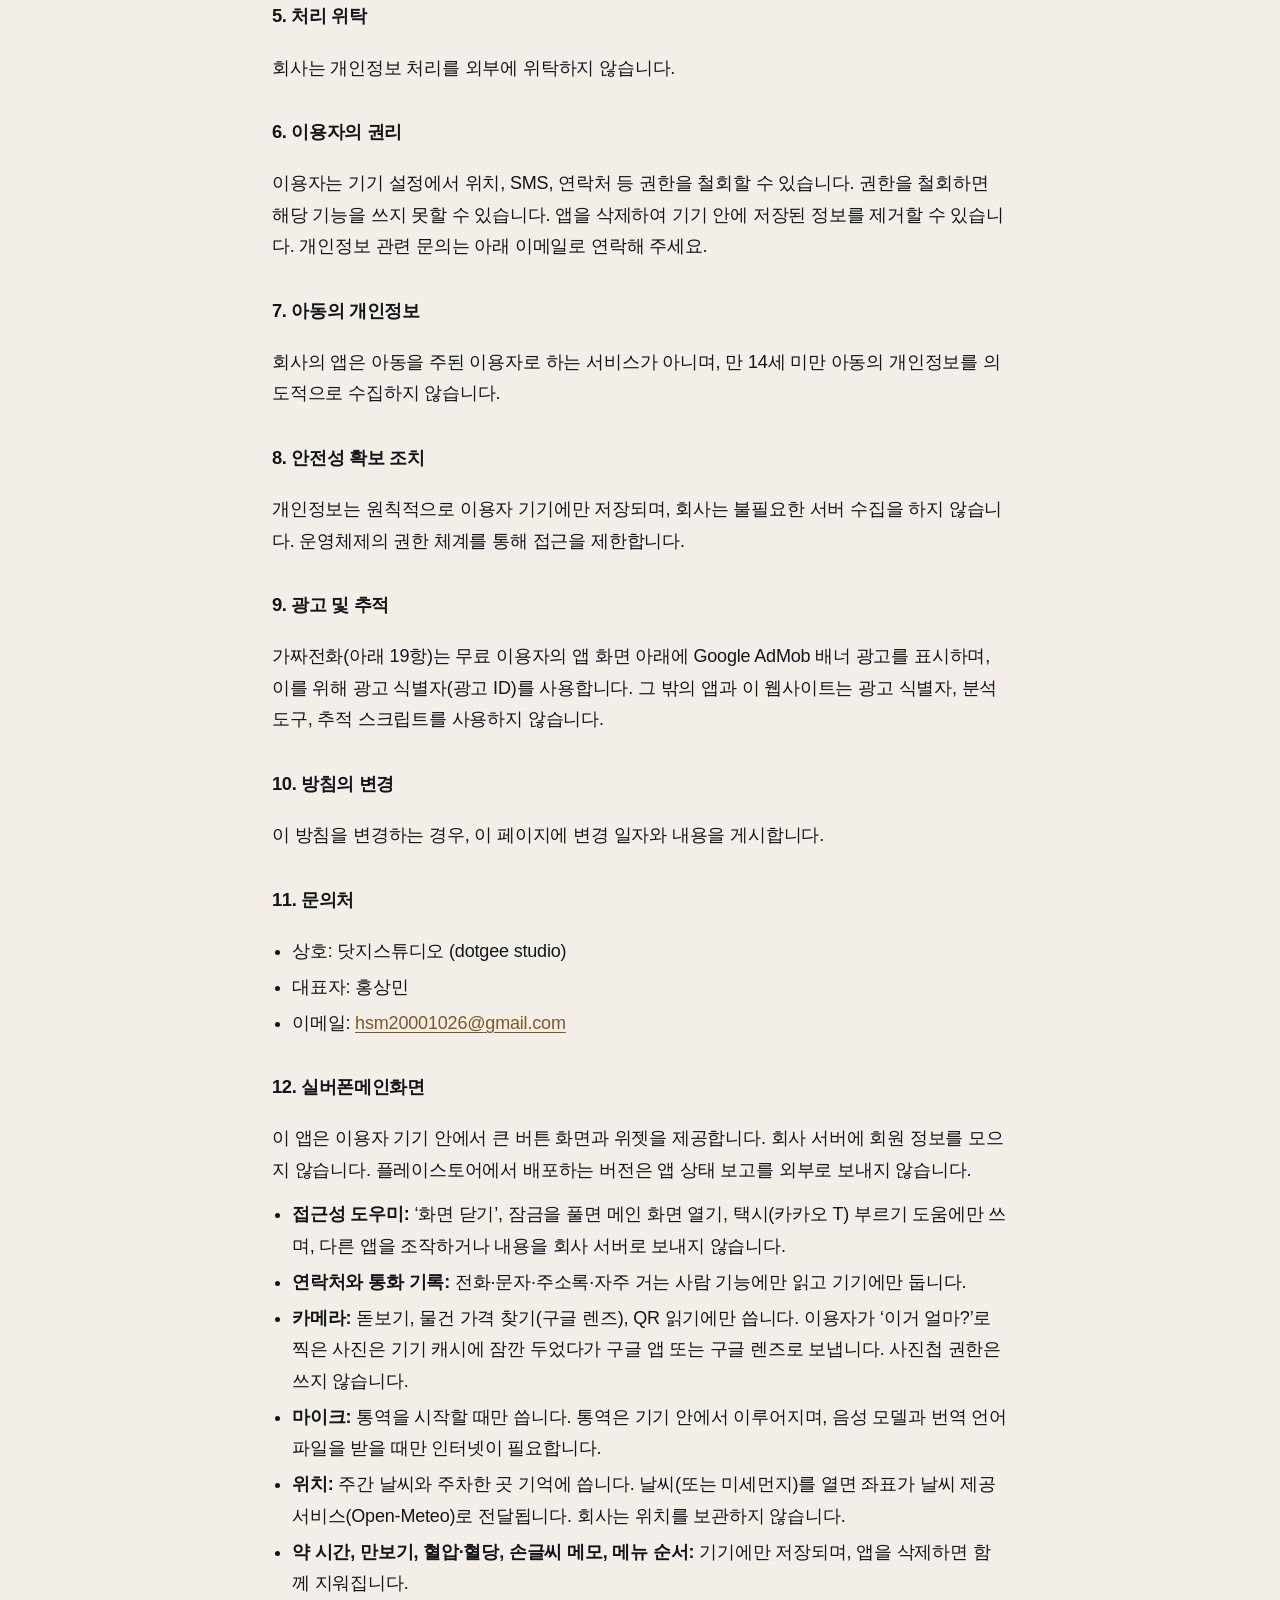
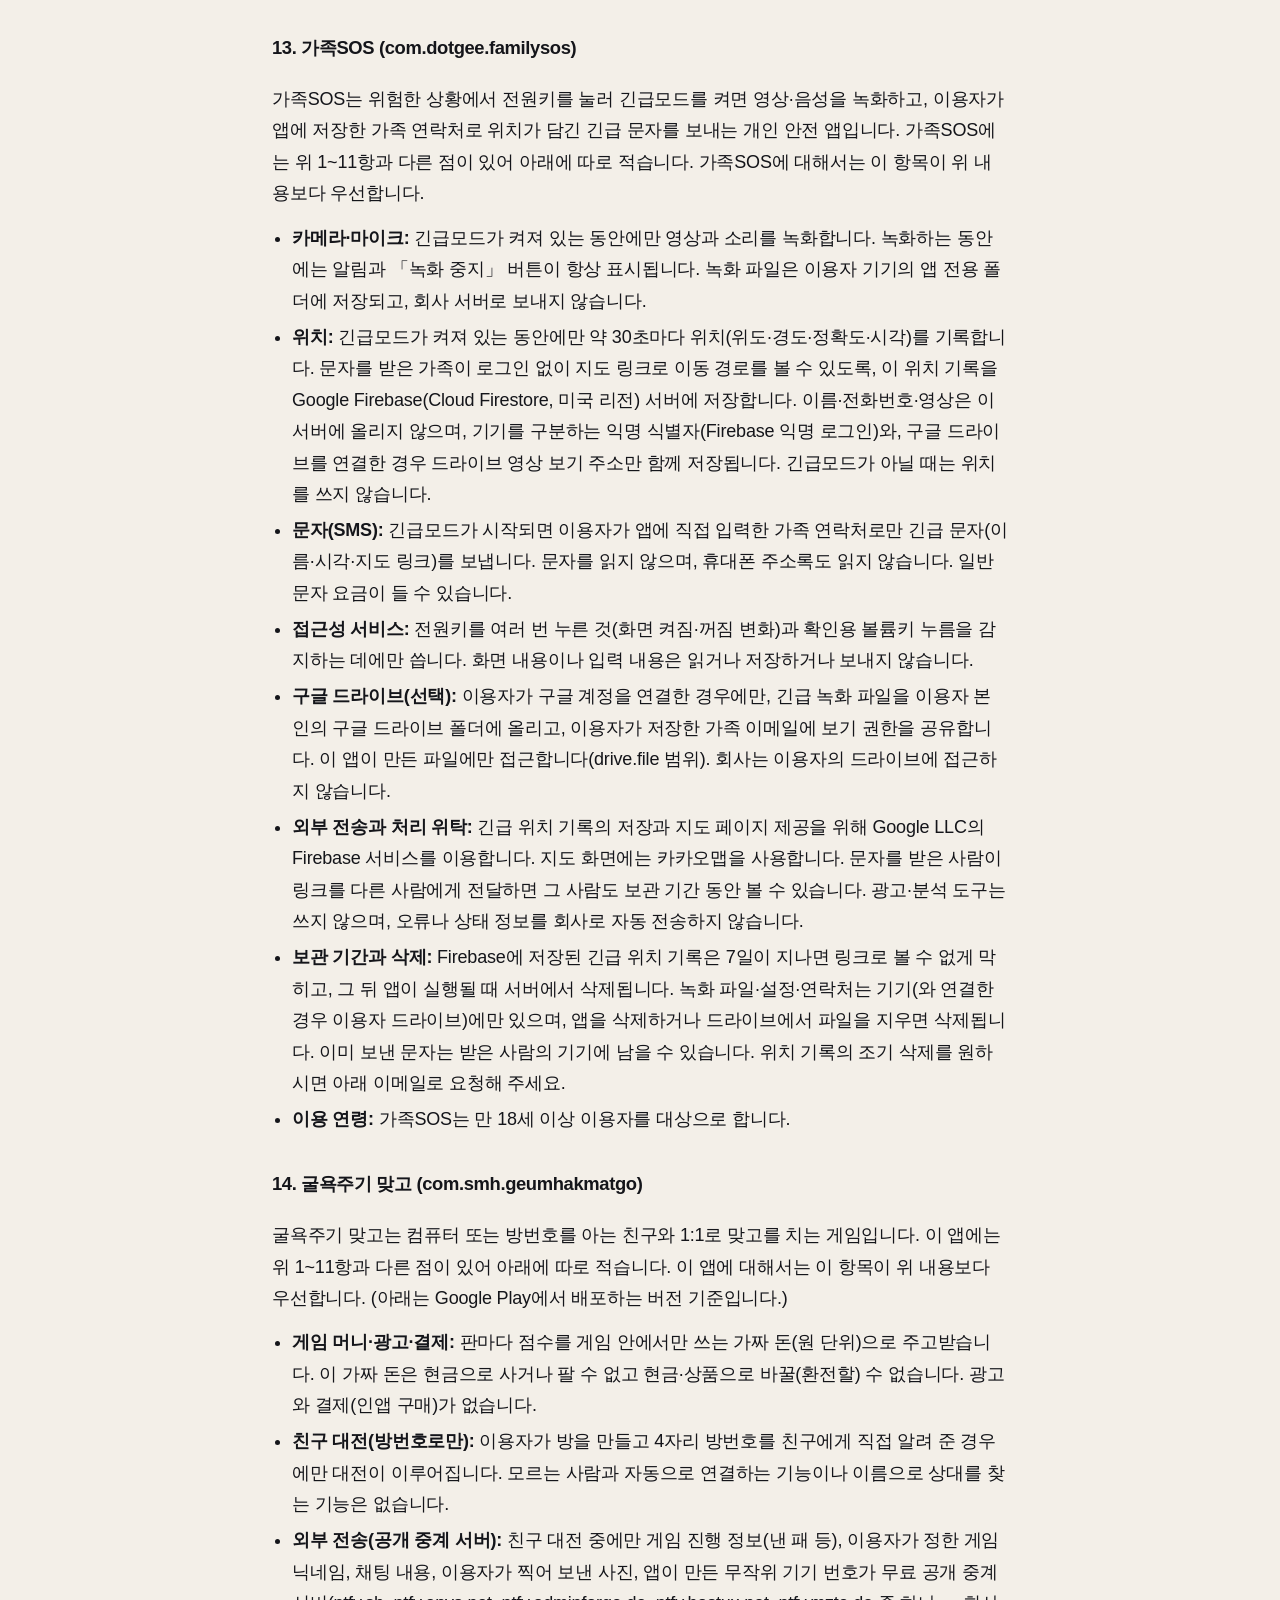
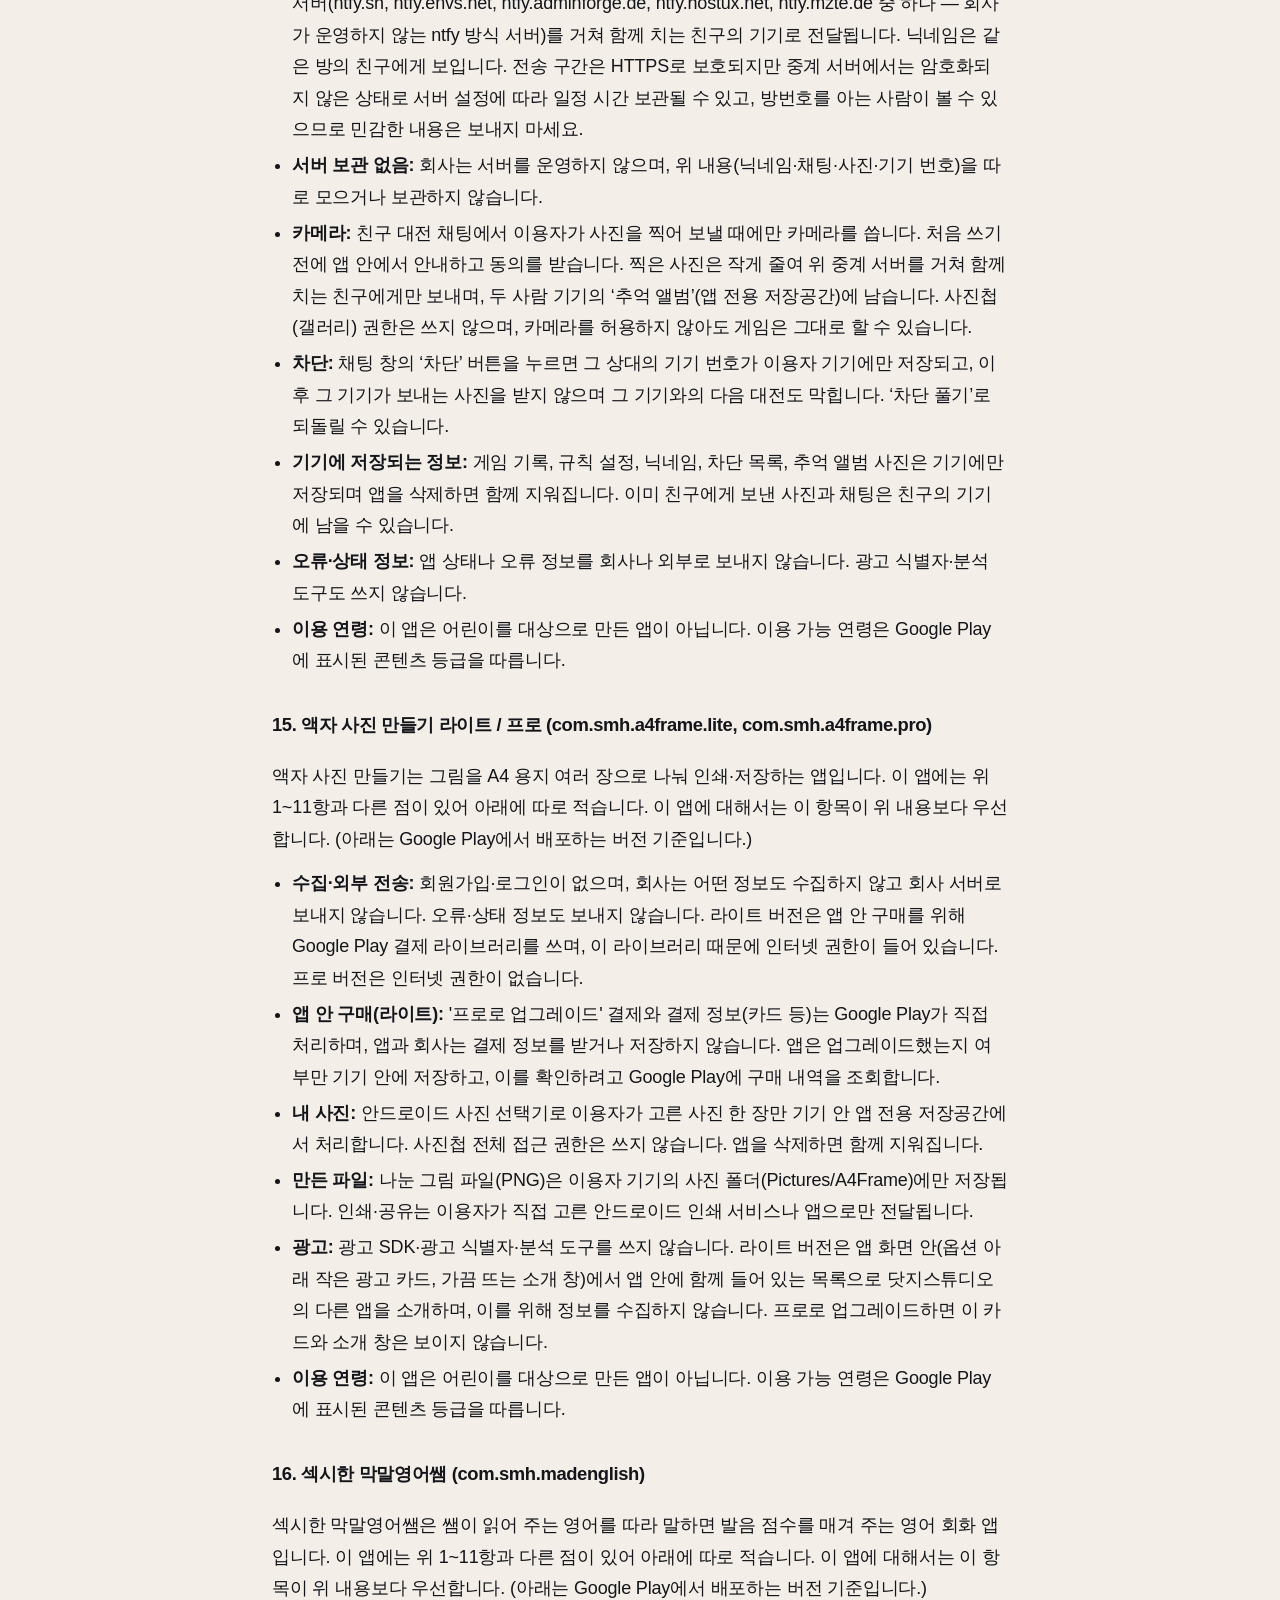
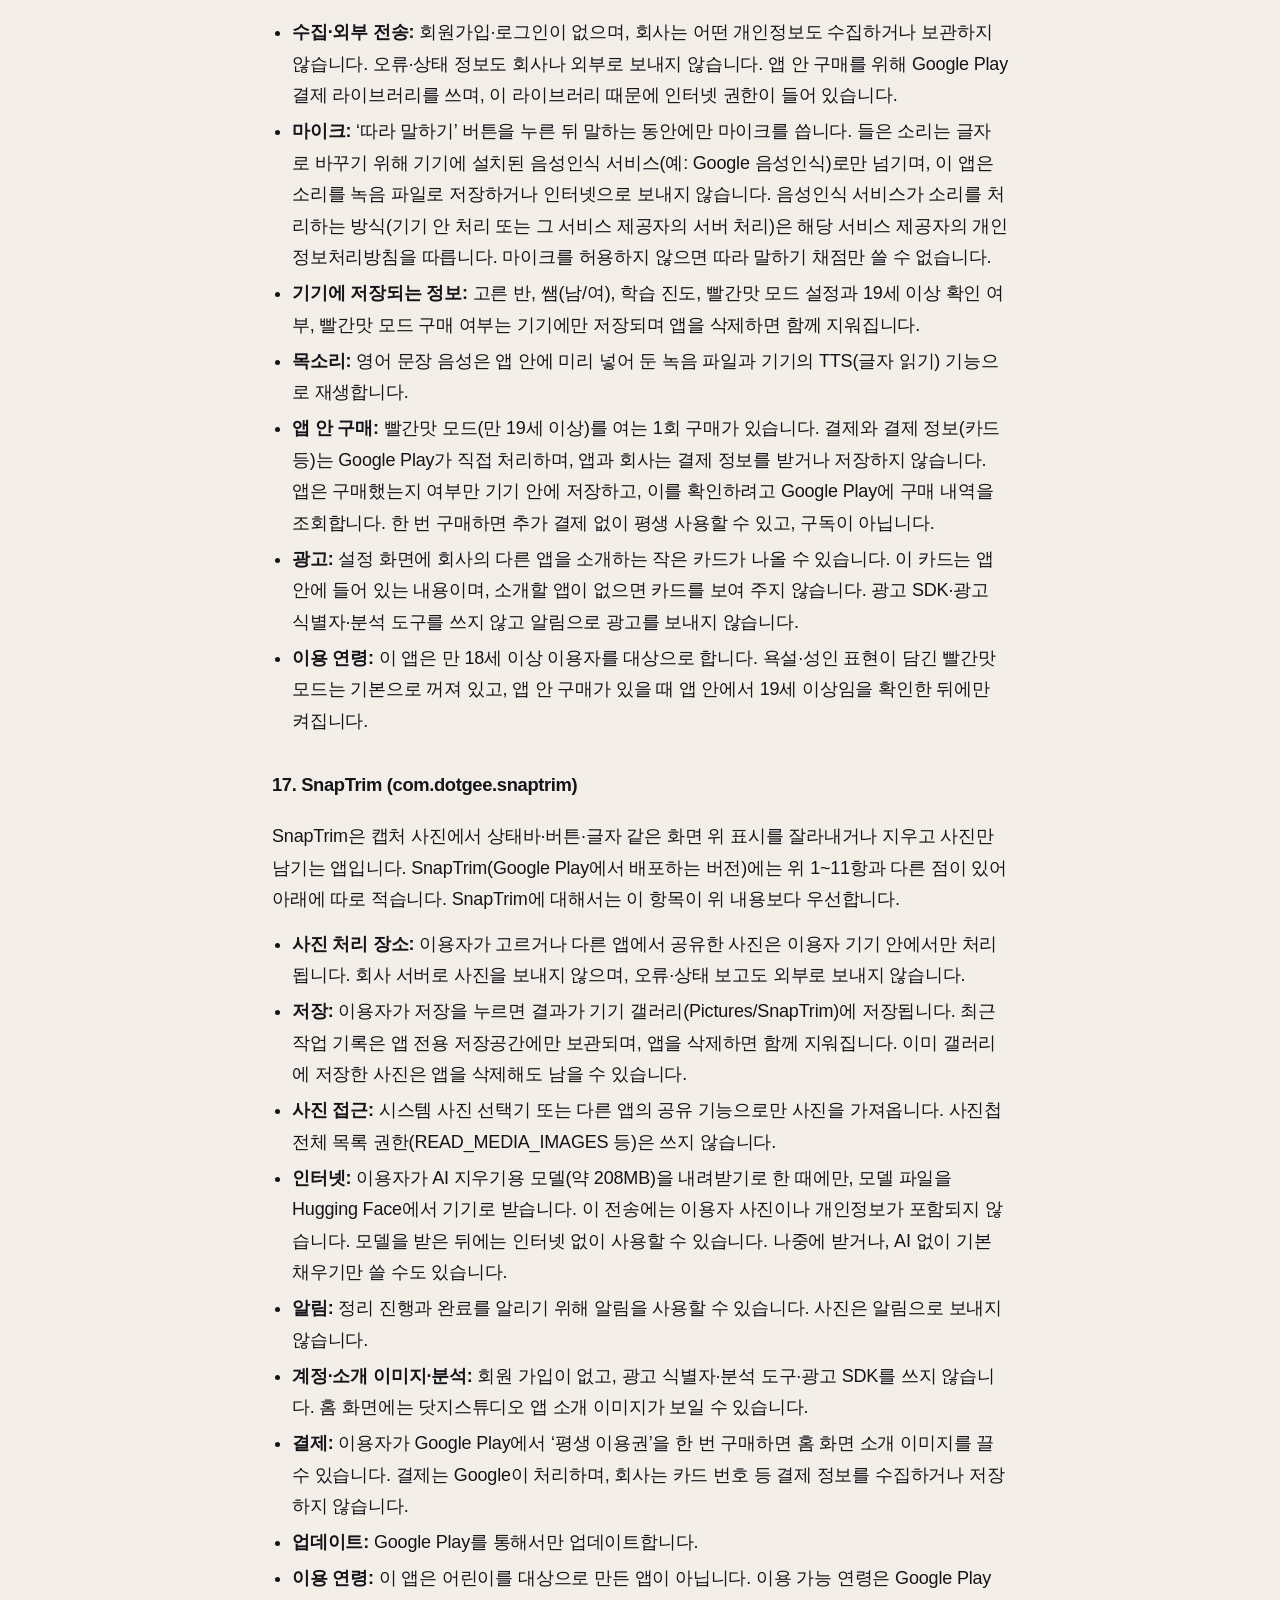
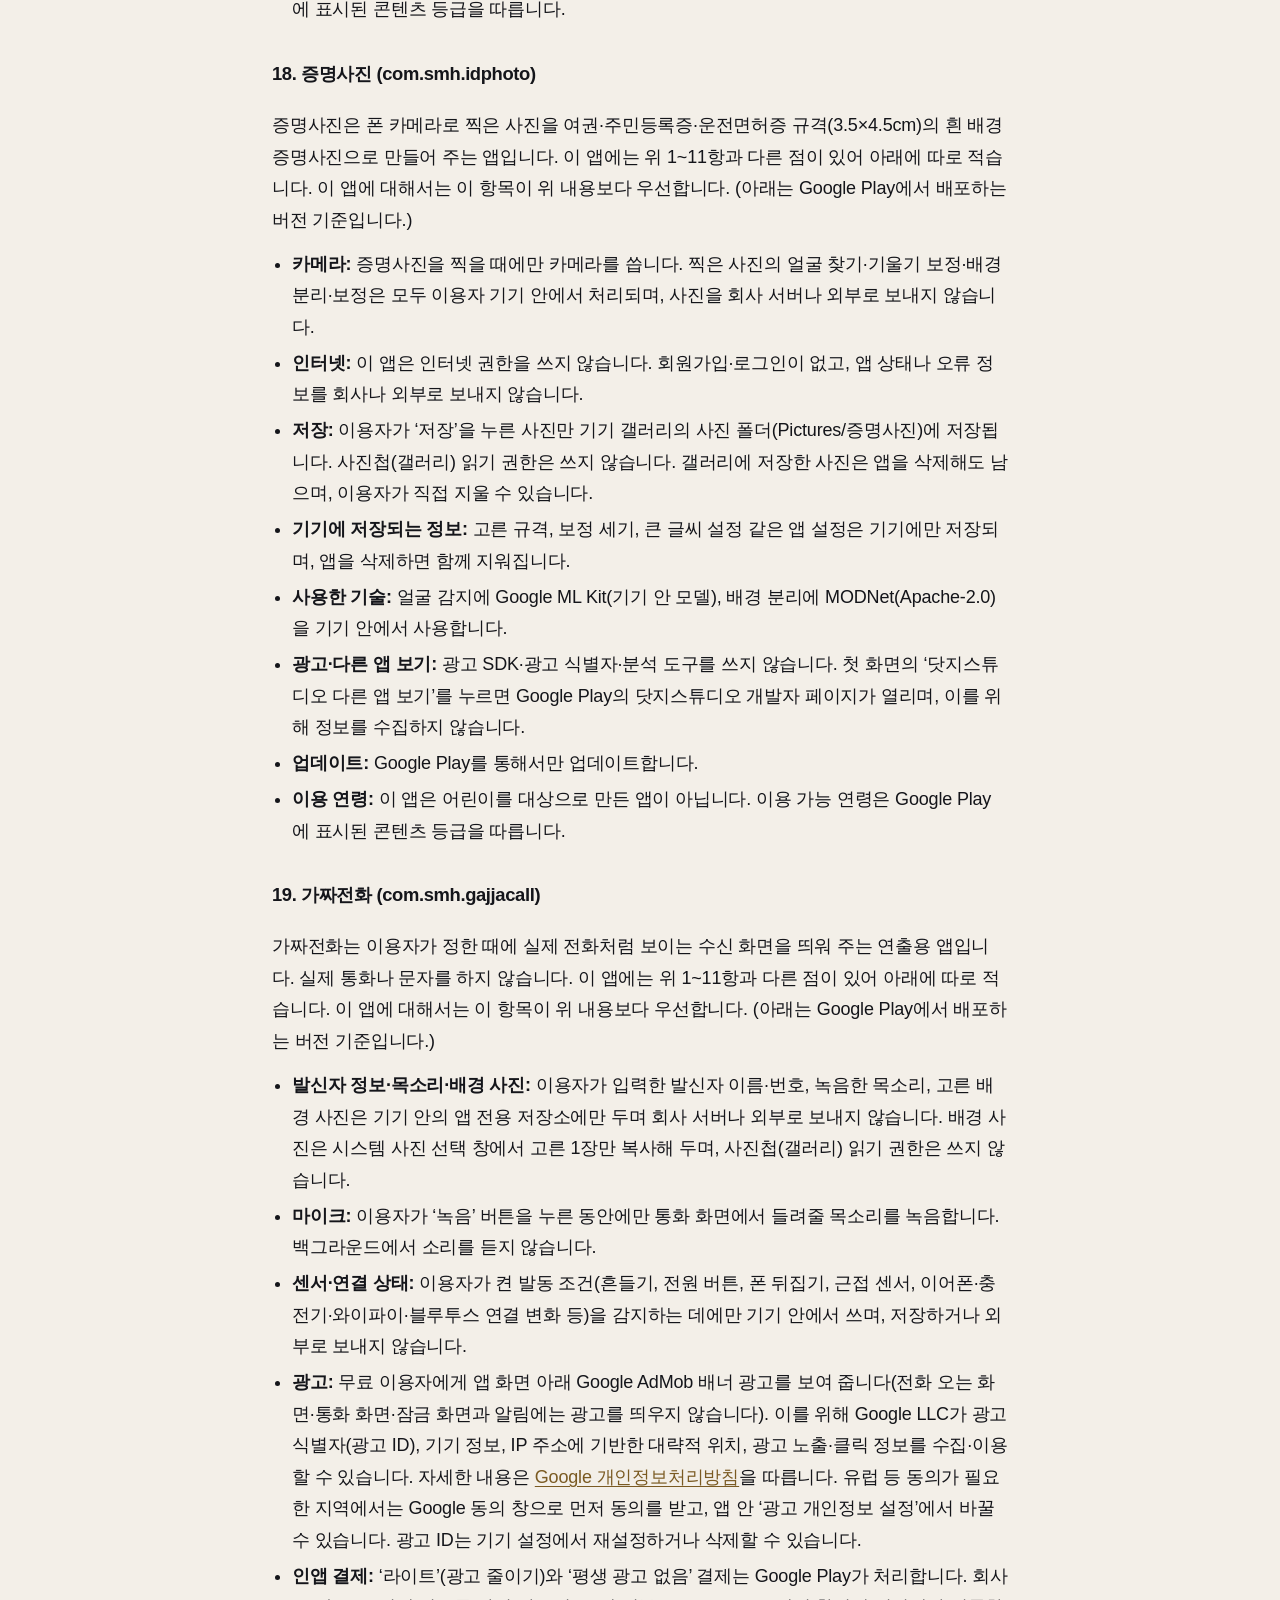
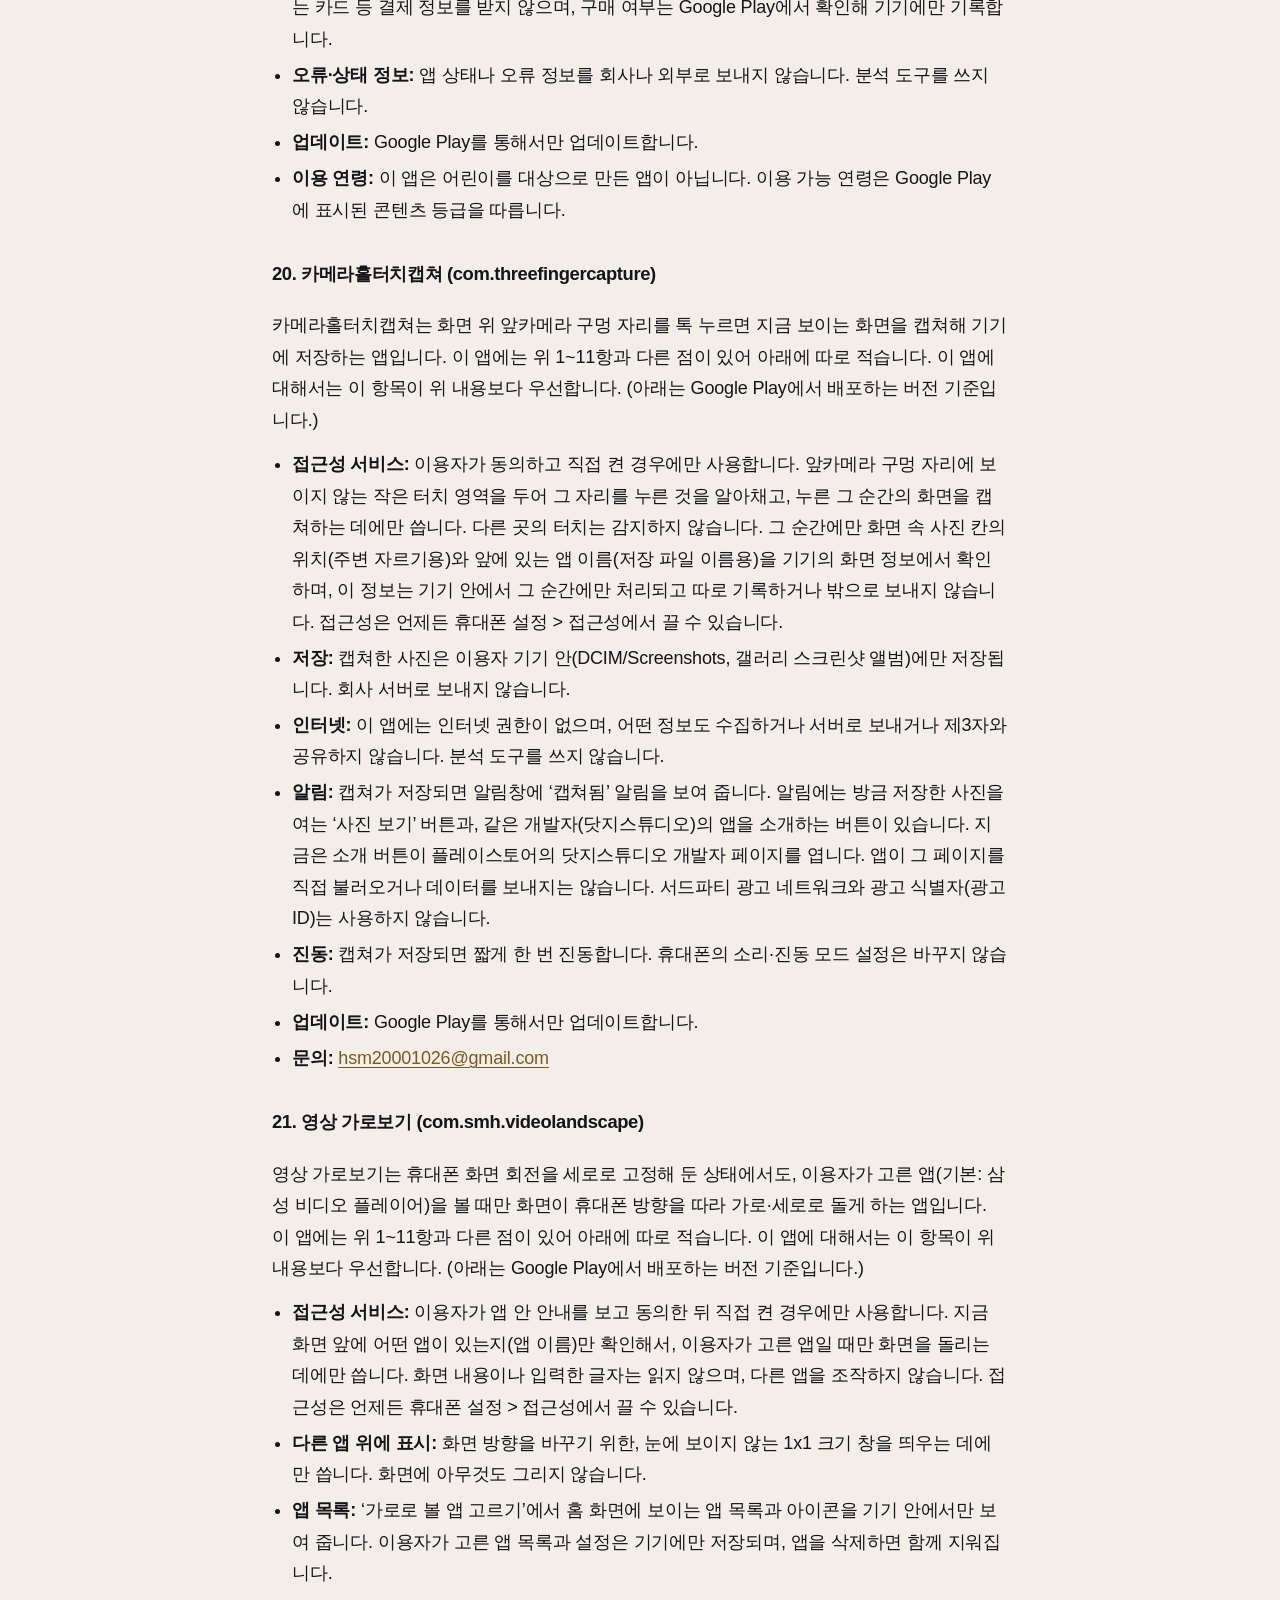
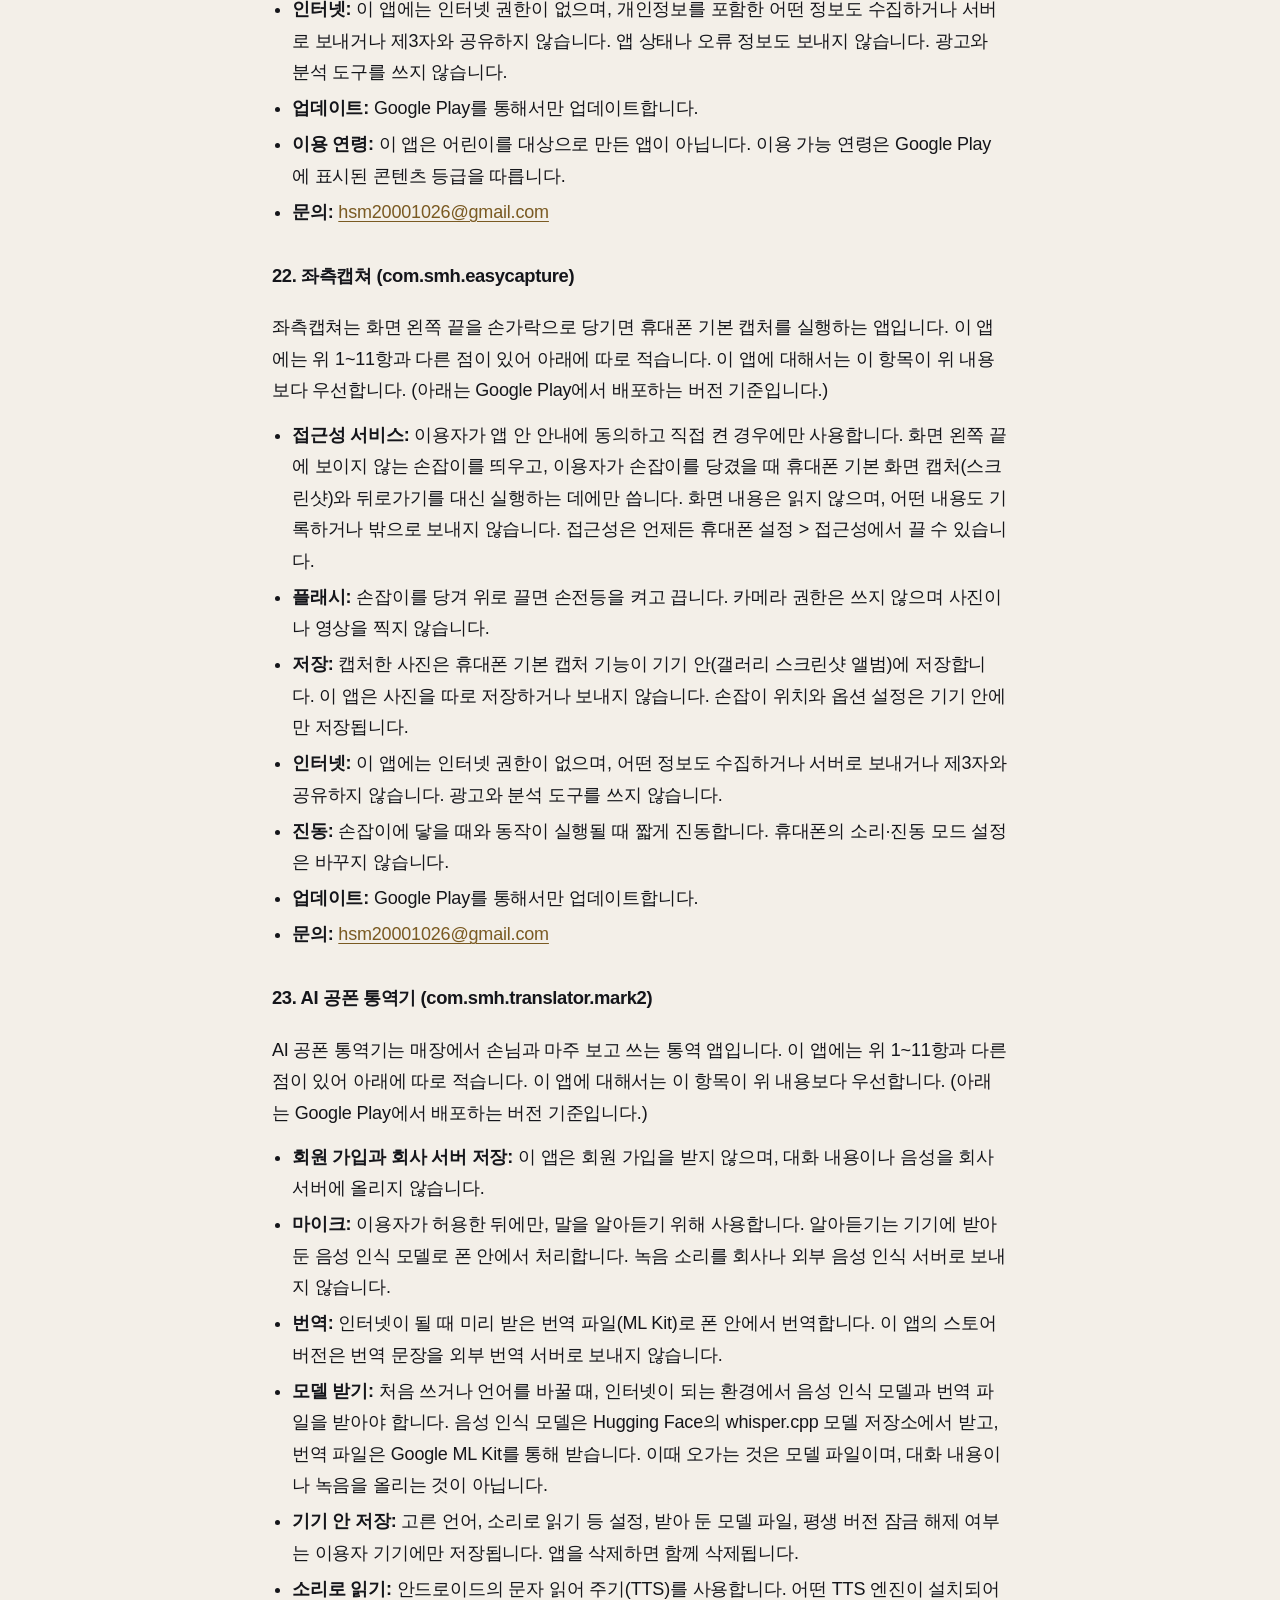
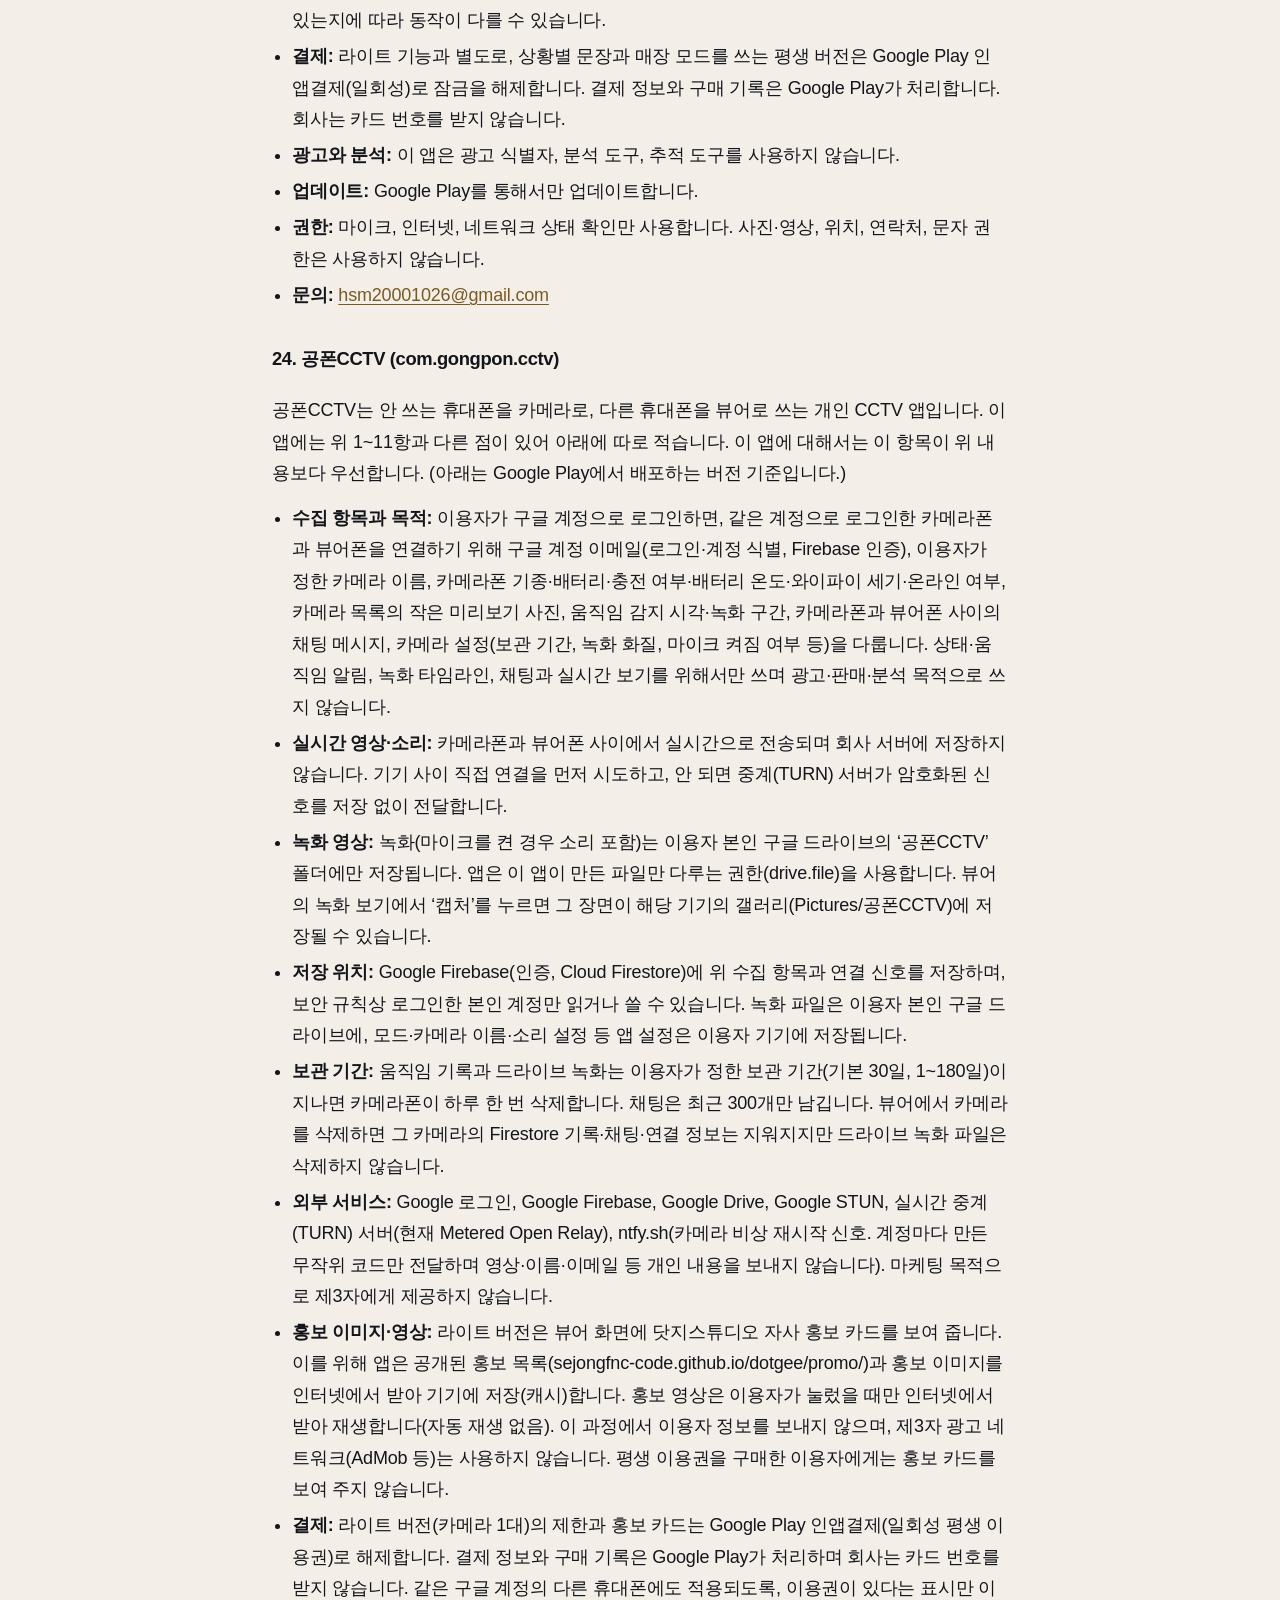
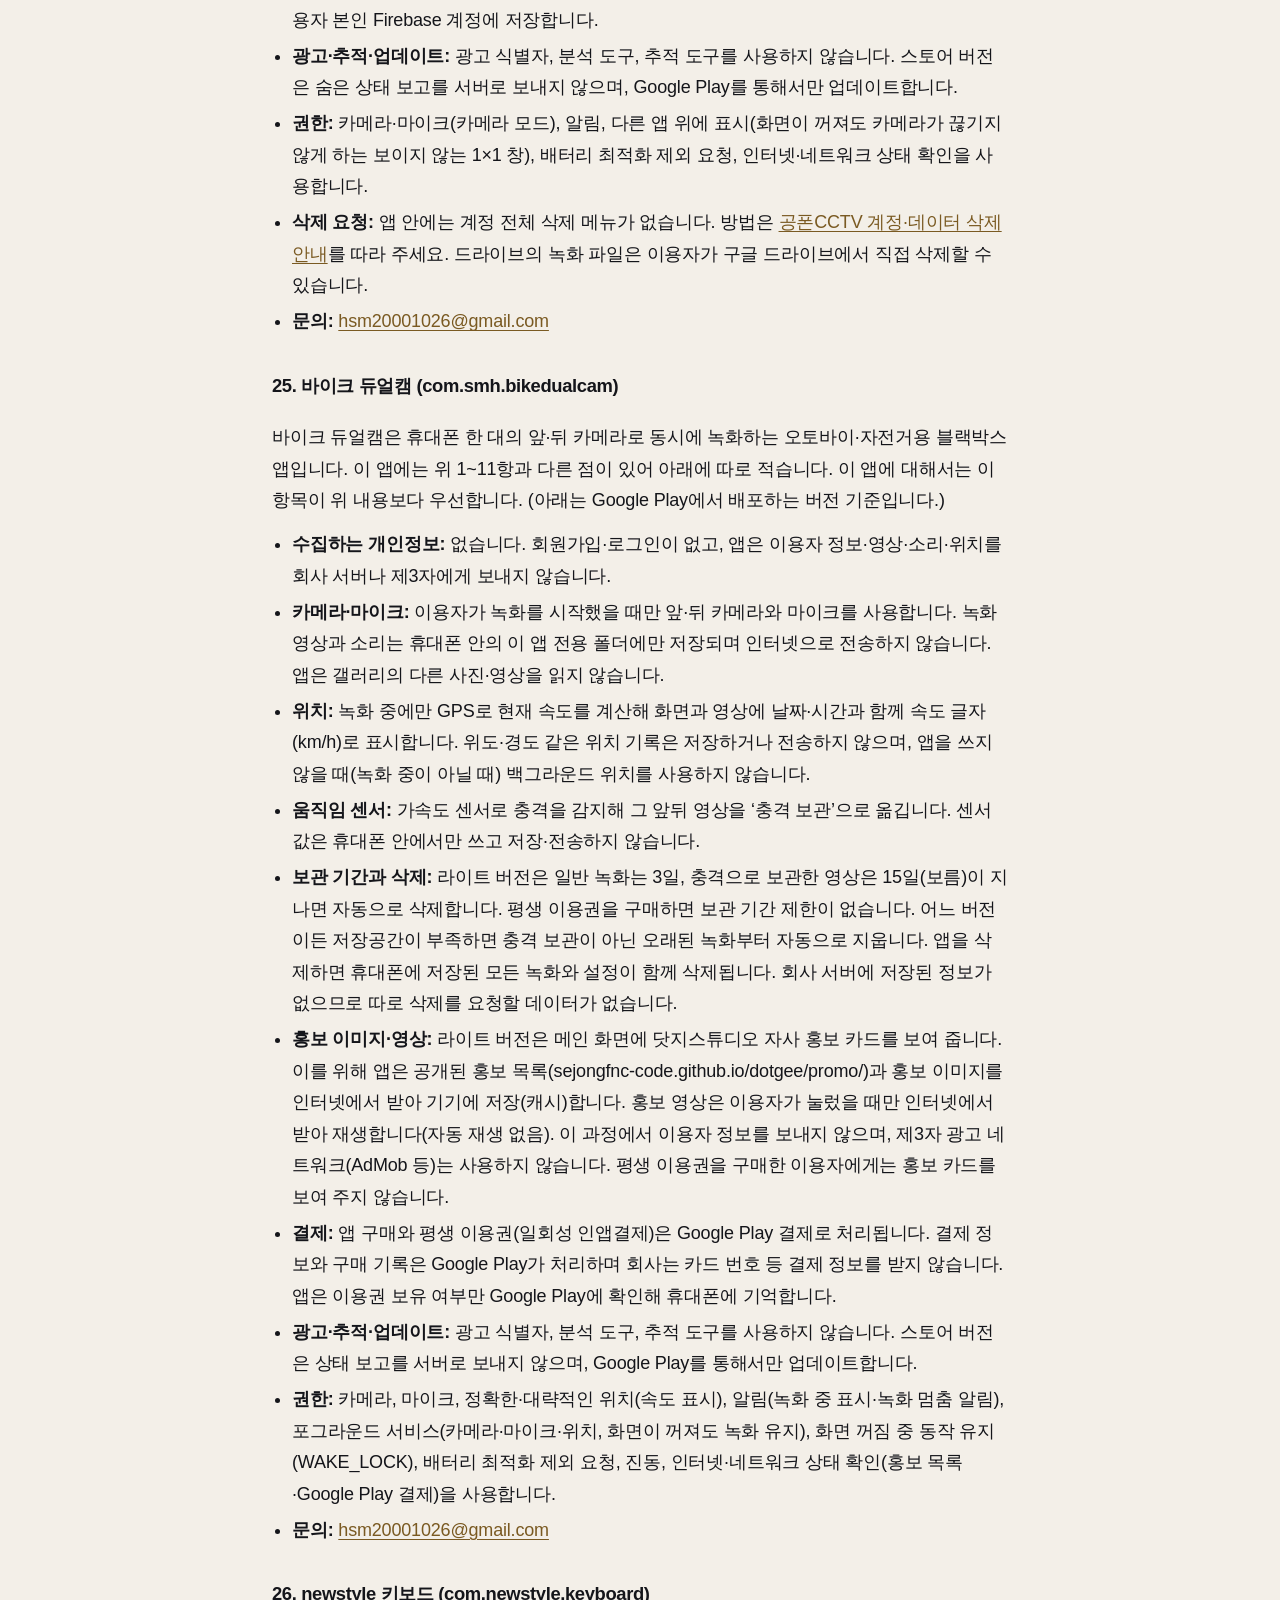
==== commit 4ea087f3: "바이크 듀얼캠 25항: 라이트 보관 일반 3일, 충격 영상 15일(보름)" ====
--- a/privacy.html
+++ b/privacy.html
@@ -262,7 +262,7 @@
           <li><strong>카메라·마이크:</strong> 이용자가 녹화를 시작했을 때만 앞·뒤 카메라와 마이크를 사용합니다. 녹화 영상과 소리는 휴대폰 안의 이 앱 전용 폴더에만 저장되며 인터넷으로 전송하지 않습니다. 앱은 갤러리의 다른 사진·영상을 읽지 않습니다.</li>
           <li><strong>위치:</strong> 녹화 중에만 GPS로 현재 속도를 계산해 화면과 영상에 날짜·시간과 함께 속도 글자(km/h)로 표시합니다. 위도·경도 같은 위치 기록은 저장하거나 전송하지 않으며, 앱을 쓰지 않을 때(녹화 중이 아닐 때) 백그라운드 위치를 사용하지 않습니다.</li>
           <li><strong>움직임 센서:</strong> 가속도 센서로 충격을 감지해 그 앞뒤 영상을 ‘충격 보관’으로 옮깁니다. 센서 값은 휴대폰 안에서만 쓰고 저장·전송하지 않습니다.</li>
-          <li><strong>보관 기간과 삭제:</strong> 라이트 버전은 녹화한 지 3일이 지난 영상(충격 보관 영상 포함)을 자동으로 삭제합니다. 평생 이용권을 구매하면 보관 기간 제한이 없습니다. 어느 버전이든 저장공간이 부족하면 충격 보관이 아닌 오래된 녹화부터 자동으로 지웁니다. 앱을 삭제하면 휴대폰에 저장된 모든 녹화와 설정이 함께 삭제됩니다. 회사 서버에 저장된 정보가 없으므로 따로 삭제를 요청할 데이터가 없습니다.</li>
+          <li><strong>보관 기간과 삭제:</strong> 라이트 버전은 일반 녹화는 3일, 충격으로 보관한 영상은 15일(보름)이 지나면 자동으로 삭제합니다. 평생 이용권을 구매하면 보관 기간 제한이 없습니다. 어느 버전이든 저장공간이 부족하면 충격 보관이 아닌 오래된 녹화부터 자동으로 지웁니다. 앱을 삭제하면 휴대폰에 저장된 모든 녹화와 설정이 함께 삭제됩니다. 회사 서버에 저장된 정보가 없으므로 따로 삭제를 요청할 데이터가 없습니다.</li>
           <li><strong>홍보 이미지·영상:</strong> 라이트 버전은 메인 화면에 닷지스튜디오 자사 홍보 카드를 보여 줍니다. 이를 위해 앱은 공개된 홍보 목록(sejongfnc-code.github.io/dotgee/promo/)과 홍보 이미지를 인터넷에서 받아 기기에 저장(캐시)합니다. 홍보 영상은 이용자가 눌렀을 때만 인터넷에서 받아 재생합니다(자동 재생 없음). 이 과정에서 이용자 정보를 보내지 않으며, 제3자 광고 네트워크(AdMob 등)는 사용하지 않습니다. 평생 이용권을 구매한 이용자에게는 홍보 카드를 보여 주지 않습니다.</li>
           <li><strong>결제:</strong> 앱 구매와 평생 이용권(일회성 인앱결제)은 Google Play 결제로 처리됩니다. 결제 정보와 구매 기록은 Google Play가 처리하며 회사는 카드 번호 등 결제 정보를 받지 않습니다. 앱은 이용권 보유 여부만 Google Play에 확인해 휴대폰에 기억합니다.</li>
           <li><strong>광고·추적·업데이트:</strong> 광고 식별자, 분석 도구, 추적 도구를 사용하지 않습니다. 스토어 버전은 상태 보고를 서버로 보내지 않으며, Google Play를 통해서만 업데이트합니다.</li>
